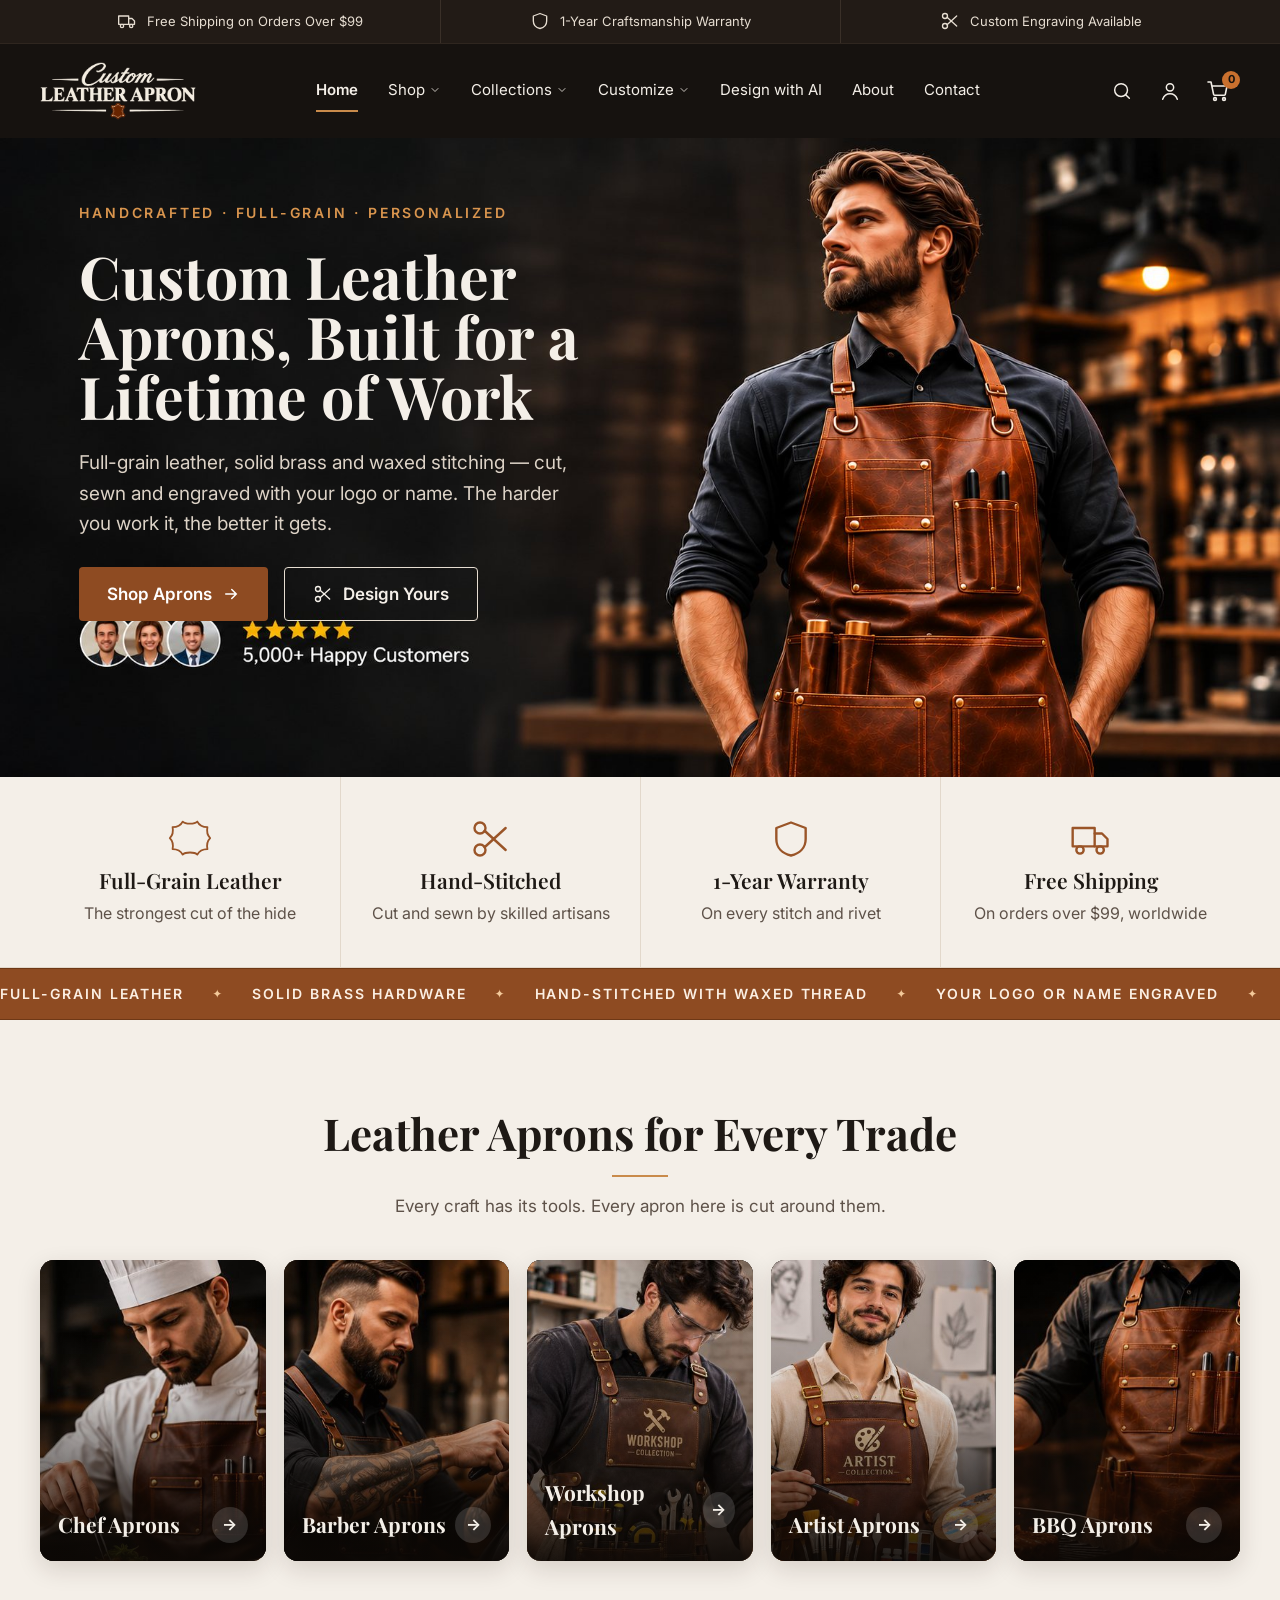
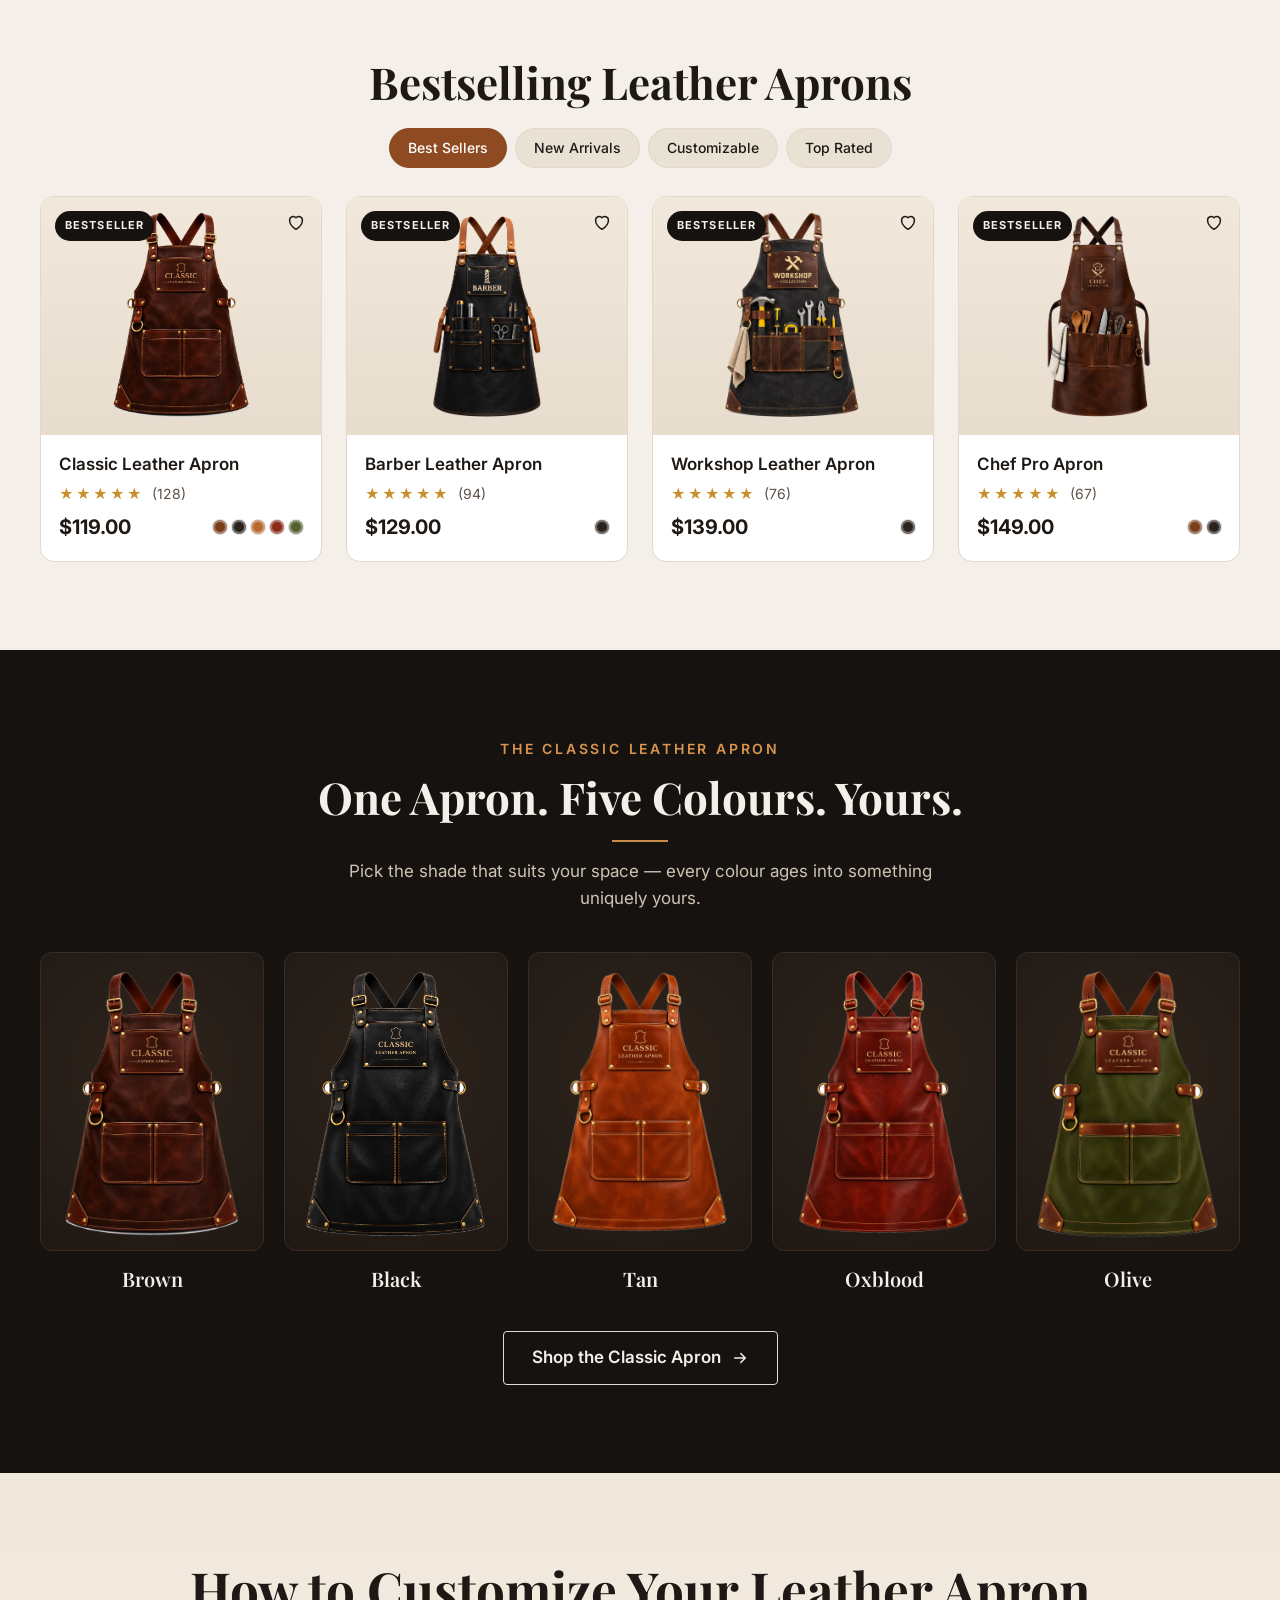
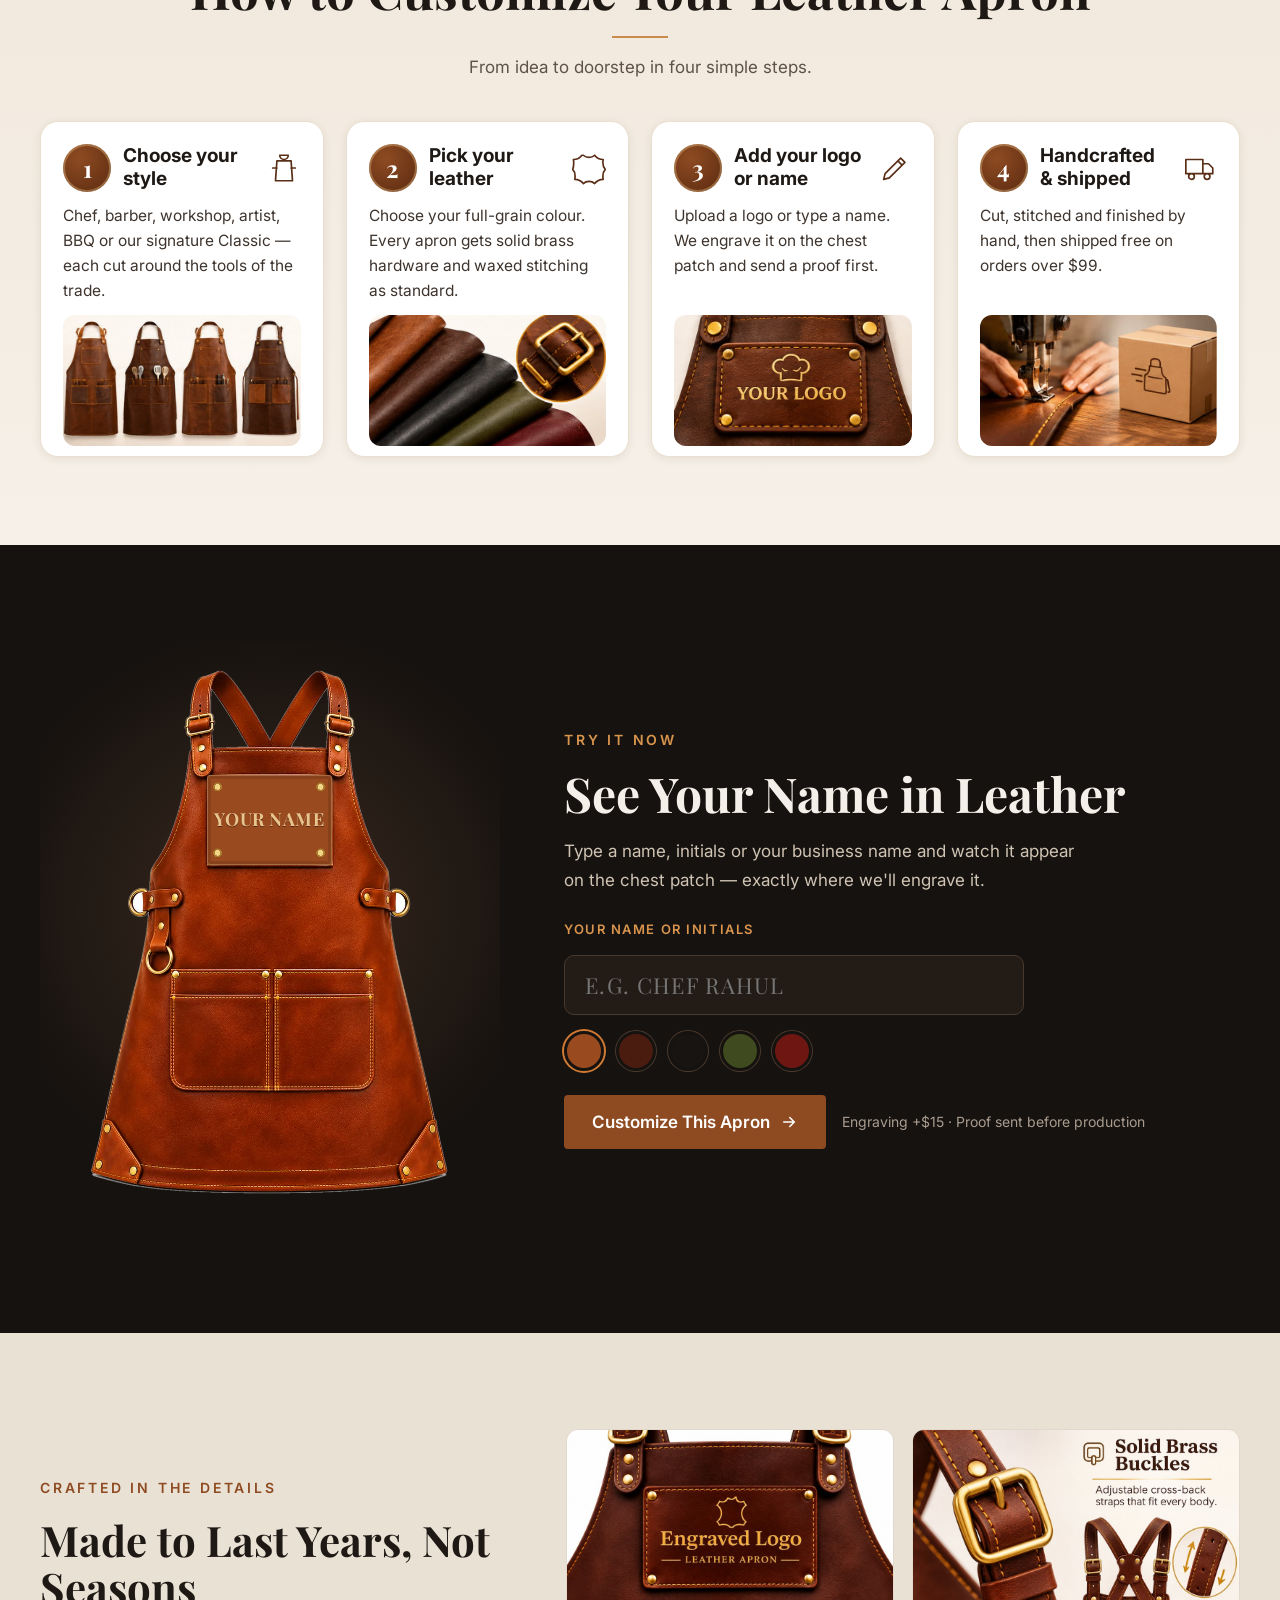
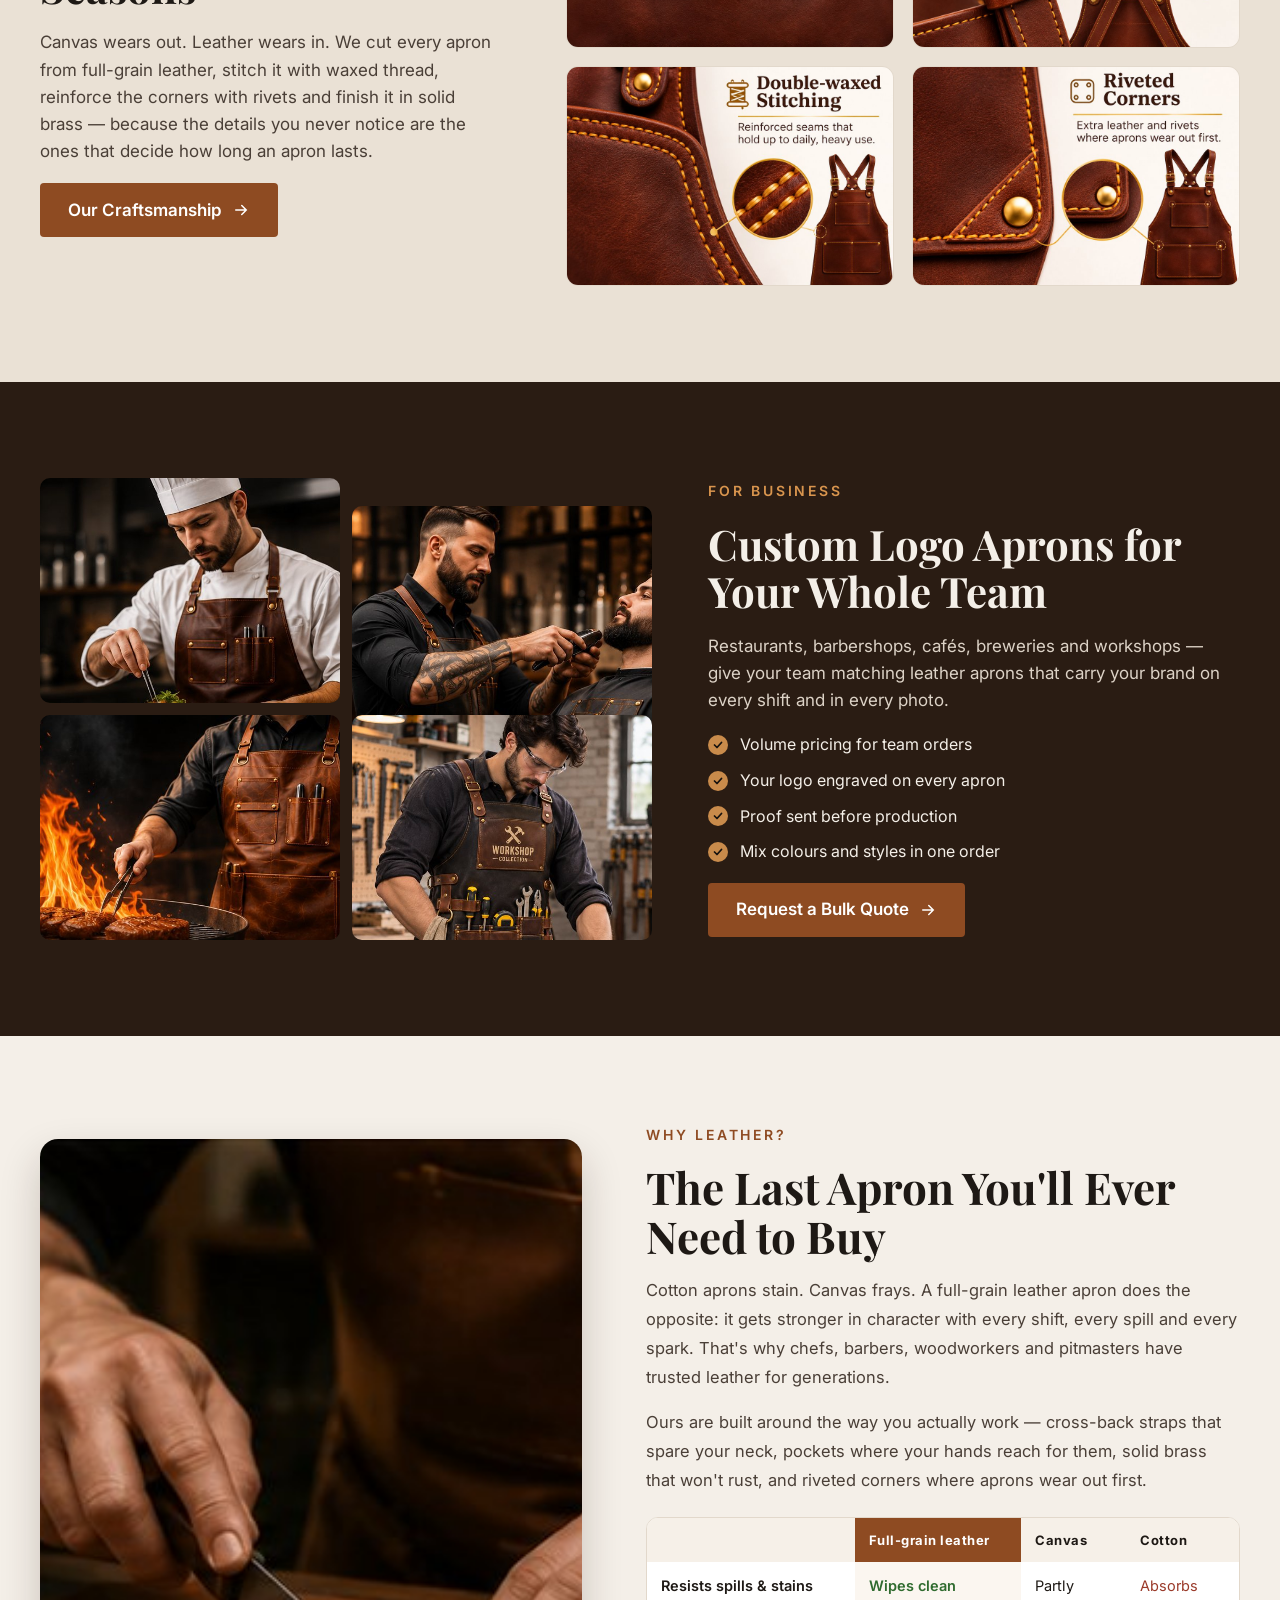
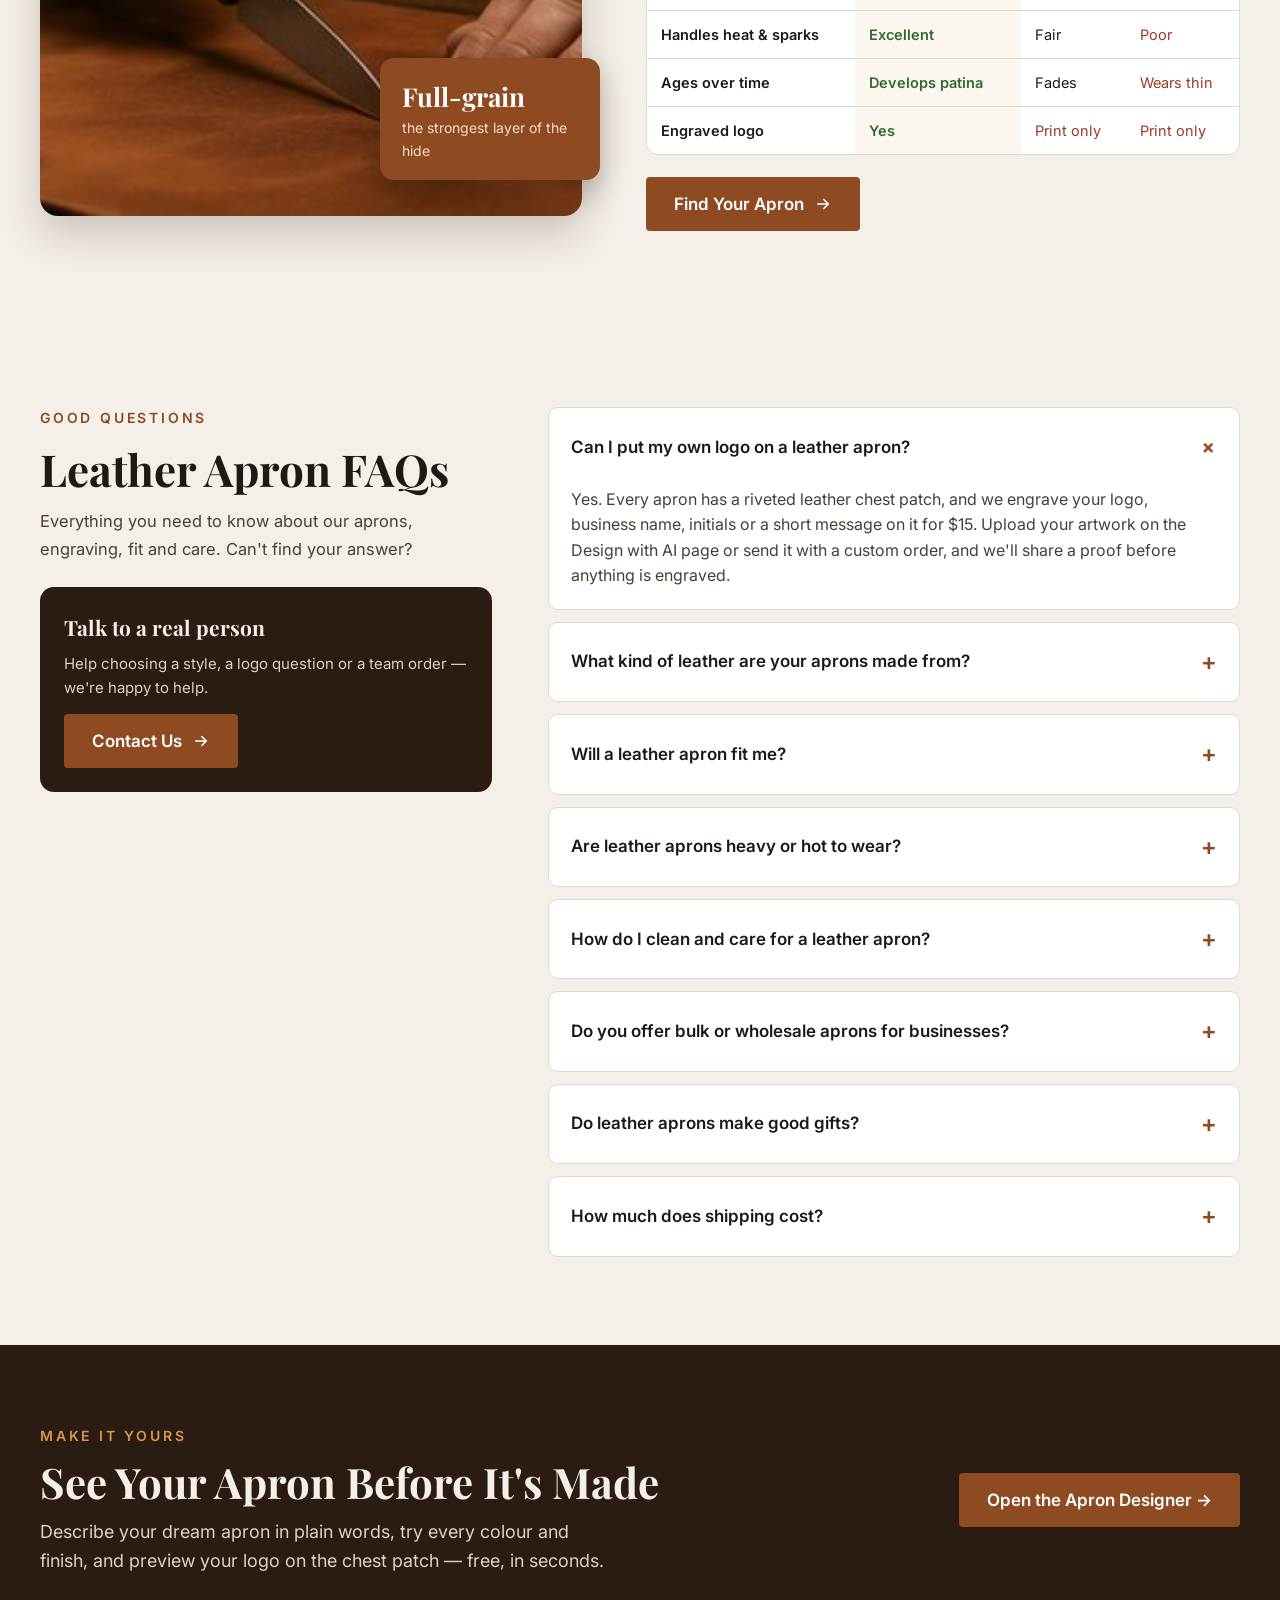
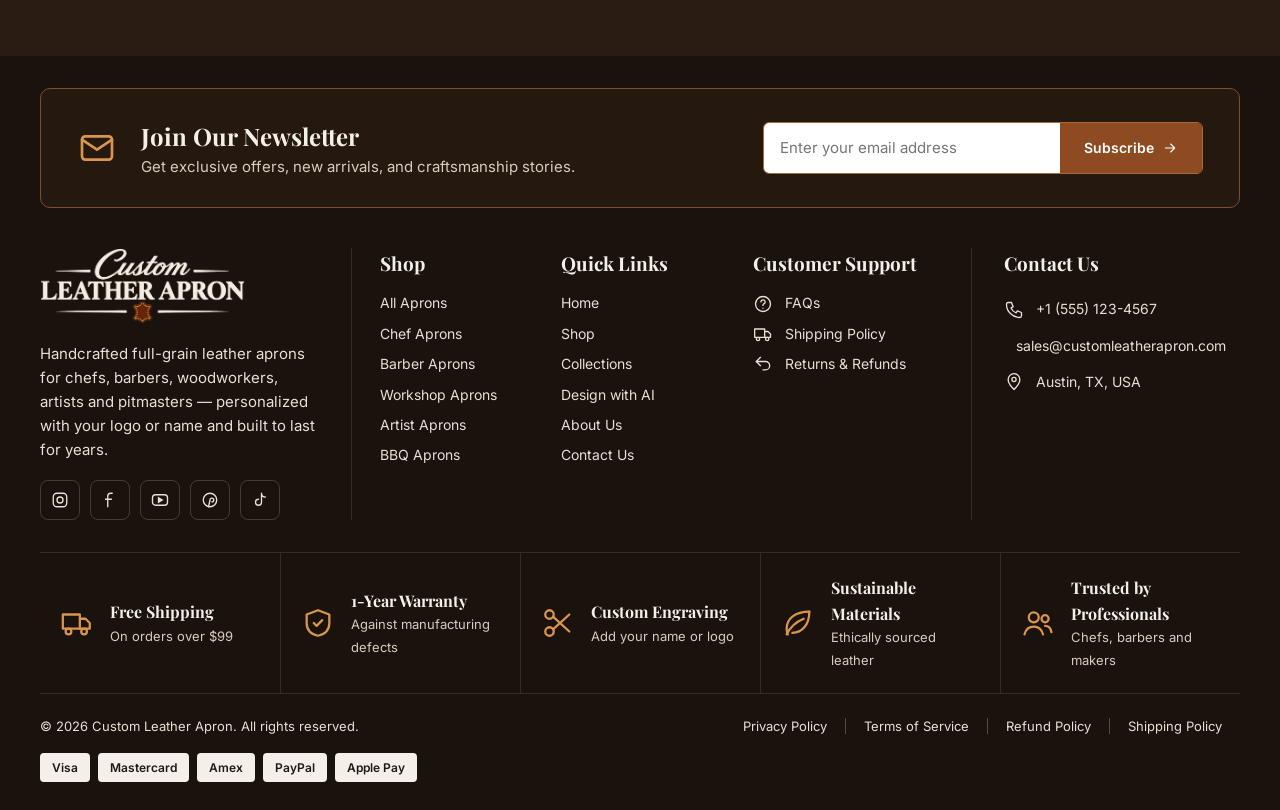
==== index.html @ 08e9be15 "Responsive pass: phones, tablets, laptops and large screens Co-Authored-By: Claude Opus 5.5 <noreply" ====
<!doctype html>
<html lang="en">
<head>
<meta charset="utf-8">
<meta name="viewport" content="width=device-width, initial-scale=1">
<!-- seo:start -->
<title>Custom Leather Aprons with Your Logo | Full-Grain &amp; Handmade</title>
<meta name="description" content="Handcrafted full-grain leather aprons for chefs, barbers, woodworkers, artists and pitmasters. Personalize with your logo or name. Free shipping over $99.">
<meta name="robots" content="index, follow">
<link rel="canonical" href="https://dawoodali110.github.io/custom-leather-apron/">
<meta property="og:site_name" content="Custom Leather Apron">
<meta property="og:type" content="website">
<meta property="og:title" content="Custom Leather Aprons with Your Logo | Full-Grain &amp; Handmade">
<meta property="og:description" content="Handcrafted full-grain leather aprons for chefs, barbers, woodworkers, artists and pitmasters. Personalize with your logo or name. Free shipping over $99.">
<meta property="og:url" content="https://dawoodali110.github.io/custom-leather-apron/">
<meta property="og:image" content="https://dawoodali110.github.io/custom-leather-apron/assets/img/hero-banner.jpg">
<meta property="og:locale" content="en_US">
<meta name="twitter:card" content="summary_large_image">
<meta name="twitter:title" content="Custom Leather Aprons with Your Logo | Full-Grain &amp; Handmade">
<meta name="twitter:description" content="Handcrafted full-grain leather aprons for chefs, barbers, woodworkers, artists and pitmasters. Personalize with your logo or name. Free shipping over $99.">
<meta name="twitter:image" content="https://dawoodali110.github.io/custom-leather-apron/assets/img/hero-banner.jpg">
<meta name="theme-color" content="#16120F">
<link rel="icon" href="favicon.ico" sizes="any">
<link rel="icon" href="assets/img/favicon-32.png" sizes="32x32" type="image/png">
<link rel="icon" href="assets/img/favicon-16.png" sizes="16x16" type="image/png">
<link rel="apple-touch-icon" href="assets/img/apple-touch-icon.png">
<link rel="manifest" href="site.webmanifest">
<script type="application/ld+json">{"@context": "https://schema.org", "@type": "Organization", "name": "Custom Leather Apron", "url": "https://dawoodali110.github.io/custom-leather-apron/", "logo": "https://dawoodali110.github.io/custom-leather-apron/assets/img/logo-dark.png", "email": "sales@customleatherapron.com", "description": "Handcrafted full-grain leather aprons for chefs, barbers, woodworkers, artists and pitmasters, personalized with your logo or name."}</script>
<script type="application/ld+json">{"@context": "https://schema.org", "@type": "WebSite", "name": "Custom Leather Apron", "url": "https://dawoodali110.github.io/custom-leather-apron/"}</script>
<script type="application/ld+json">{"@context": "https://schema.org", "@type": "FAQPage", "mainEntity": [{"@type": "Question", "name": "Can I put my own logo on a leather apron?", "acceptedAnswer": {"@type": "Answer", "text": "Yes. Every apron has a riveted leather chest patch, and we engrave your logo, business name, initials or a short message on it for $15. Upload your artwork on the Design with AI page or send it with a custom order, and we'll share a proof before anything is engraved."}}, {"@type": "Question", "name": "What kind of leather are your aprons made from?", "acceptedAnswer": {"@type": "Answer", "text": "Full-grain leather — the strongest, most natural layer of the hide. It resists spills and sparks, wipes clean, and develops a richer colour and softer feel the more you wear it. Every apron is finished with solid brass hardware and waxed stitching."}}, {"@type": "Question", "name": "Will a leather apron fit me?", "acceptedAnswer": {"@type": "Answer", "text": "Our aprons use adjustable cross-back straps with solid brass buckles, so one size comfortably fits most adults. Cross-back straps rest on your shoulders rather than your neck, which makes them far more comfortable on long shifts."}}, {"@type": "Question", "name": "Are leather aprons heavy or hot to wear?", "acceptedAnswer": {"@type": "Answer", "text": "A good leather apron feels substantial, not heavy — and because the cross-back straps spread the weight across your shoulders, most people forget they're wearing it within minutes. Leather also handles heat from grills, ovens and torches far better than cotton or canvas."}}, {"@type": "Question", "name": "How do I clean and care for a leather apron?", "acceptedAnswer": {"@type": "Answer", "text": "Wipe it down with a damp cloth after use and let it air-dry away from direct heat. Every few months, rub in a little leather conditioner to keep it supple. Never machine-wash or tumble-dry leather."}}, {"@type": "Question", "name": "Do you offer bulk or wholesale aprons for businesses?", "acceptedAnswer": {"@type": "Answer", "text": "Yes. Restaurants, barbershops, cafés, breweries and workshops get volume pricing, their logo engraved on every apron, and a proof before production. You can mix colours and styles in one order — just request a quote on our contact page."}}, {"@type": "Question", "name": "Do leather aprons make good gifts?", "acceptedAnswer": {"@type": "Answer", "text": "They're one of the most personal gifts you can give a cook, barber, woodworker, artist or grill master. Add their name or initials to the chest patch and you have something they'll use for years."}}, {"@type": "Question", "name": "How much does shipping cost?", "acceptedAnswer": {"@type": "Answer", "text": "Shipping is free on orders over $99, and we ship worldwide. Delivery times depend on your location and whether your apron is personalized — contact us for an estimate before you order."}}]}</script>
<!-- seo:end -->
<link rel="preconnect" href="https://fonts.googleapis.com">
<link href="https://fonts.googleapis.com/css2?family=Playfair+Display:wght@600;700&family=Inter:wght@400;500;600;700&display=swap" rel="stylesheet">
<link rel="stylesheet" href="assets/styles.css?v=1795697156">
<script src="assets/site.js?v=1795697156" defer></script>
</head>
<body data-page="home">
<div id="site-header"></div>
<main>
  <section class="hero hero-banner" aria-labelledby="hero-title">
    <img class="hero-bg" src="assets/img/hero-banner.jpg" srcset="assets/img/hero-banner-sm.jpg 900w, assets/img/hero-banner.jpg 1774w" sizes="100vw" alt="Craftsman wearing a hand-stitched brown leather apron with brass hardware and tool pockets in a workshop" fetchpriority="high">
    <div class="wrap">
      <div class="hero-text">
        <div class="eyebrow">Handcrafted · Full-Grain · Personalized</div>
        <h1 id="hero-title">Custom Leather Aprons, Built for a Lifetime of Work</h1>
        <p>Full-grain leather, solid brass and waxed stitching — cut, sewn and engraved with your logo or name. The harder you work it, the better it gets.</p>
        <div style="display:flex;flex-wrap:wrap;gap:16px;padding-top:6px">
          <a class="btn btn-primary" href="shop.html">Shop Aprons <svg aria-hidden="true" width="18" height="18" viewBox="0 0 24 24" fill="none" stroke="currentColor" stroke-width="2" stroke-linecap="round"><path d="M5 12h14M13 6l6 6-6 6"/></svg></a>
          <a class="btn btn-outline" href="design-ai.html"><svg aria-hidden="true" width="20" height="20" viewBox="0 0 24 24" fill="none" stroke="currentColor" stroke-width="1.6" stroke-linecap="round"><circle cx="6" cy="6" r="3"/><circle cx="6" cy="18" r="3"/><path d="M8.5 7.5L20 18M8.5 16.5L20 6"/></svg> Design Yours</a>
        </div>
      </div>
    </div>
  </section>

  <section class="features">
    <div class="wrap">
      <div class="feature"><svg aria-hidden="true" width="44" height="44" viewBox="0 0 48 48" fill="none" stroke="#9A5528" stroke-width="2" stroke-linejoin="round"><path d="M16 5c3 3 13 3 16 0 2 4 6 6 11 6-1 5 0 9 3 12-3 3-4 7-3 12-5 0-9 2-11 6-3-3-13-3-16 0-2-4-6-6-11-6 1-5 0-9-3-12 3-3 4-7 3-12 5 0 9-2 11-6z"/></svg><h3>Full-Grain Leather</h3><div>The strongest cut of the hide</div></div>
      <div class="feature"><svg aria-hidden="true" width="44" height="44" viewBox="0 0 24 24" fill="none" stroke="#9A5528" stroke-width="1.3" stroke-linecap="round"><circle cx="6" cy="6" r="3"/><circle cx="6" cy="18" r="3"/><path d="M8.5 7.5L20 18M8.5 16.5L20 6"/></svg><h3>Hand-Stitched</h3><div>Cut and sewn by skilled artisans</div></div>
      <div class="feature"><svg aria-hidden="true" width="44" height="44" viewBox="0 0 24 24" fill="none" stroke="#9A5528" stroke-width="1.3" stroke-linejoin="round"><path d="M12 3l8 3v6c0 5-3.5 8-8 9-4.5-1-8-4-8-9V6z"/></svg><h3>1-Year Warranty</h3><div>On every stitch and rivet</div></div>
      <div class="feature"><svg aria-hidden="true" width="44" height="44" viewBox="0 0 24 24" fill="none" stroke="#9A5528" stroke-width="1.3" stroke-linecap="round" stroke-linejoin="round"><path d="M2 6h12v10H2z"/><path d="M14 9h4l3 3v4h-7"/><circle cx="6" cy="18" r="2"/><circle cx="17" cy="18" r="2"/></svg><h3>Free Shipping</h3><div>On orders over $99, worldwide</div></div>
    </div>
  </section>
  <div class="marquee" aria-label="Full-grain leather, Solid brass hardware, Hand-stitched with waxed thread, Your logo or name engraved, Cross-back comfort straps, Free shipping over $99, 1-year craftsmanship warranty"><div class="marquee-track" aria-hidden="true"><span>Full-grain leather</span><i aria-hidden="true">✦</i><span>Solid brass hardware</span><i aria-hidden="true">✦</i><span>Hand-stitched with waxed thread</span><i aria-hidden="true">✦</i><span>Your logo or name engraved</span><i aria-hidden="true">✦</i><span>Cross-back comfort straps</span><i aria-hidden="true">✦</i><span>Free shipping over $99</span><i aria-hidden="true">✦</i><span>1-year craftsmanship warranty</span><i aria-hidden="true">✦</i><span>Full-grain leather</span><i aria-hidden="true">✦</i><span>Solid brass hardware</span><i aria-hidden="true">✦</i><span>Hand-stitched with waxed thread</span><i aria-hidden="true">✦</i><span>Your logo or name engraved</span><i aria-hidden="true">✦</i><span>Cross-back comfort straps</span><i aria-hidden="true">✦</i><span>Free shipping over $99</span><i aria-hidden="true">✦</i><span>1-year craftsmanship warranty</span><i aria-hidden="true">✦</i></div></div>


  <section class="section" style="padding-bottom:40px">
    <div class="wrap">
      <div class="section-title reveal"><h2>Leather Aprons for Every Trade</h2><div class="rule"></div><p class="section-lede">Every craft has its tools. Every apron here is cut around them.</p></div>
      <div class="collections v2 reveal">
        <a class="collection" href="shop.html?cat=chef"><div class="art photo"><img src="assets/img/tile-chef.jpg" alt="Chef plating a dish in a brown leather chef apron" loading="lazy" style="object-position:center 35%"></div><div class="label">Chef Aprons <span aria-hidden="true">→</span></div></a>
        <a class="collection" href="shop.html?cat=barber"><div class="art photo"><img src="assets/img/tile-barber.jpg" alt="Barber trimming a client's beard in a black leather barber apron" loading="lazy" style="object-position:40% 40%"></div><div class="label">Barber Aprons <span aria-hidden="true">→</span></div></a>
        <a class="collection" href="shop.html?cat=workshop"><div class="art photo"><img src="assets/img/tile-workshop.jpg" alt="Woodworker planing timber in a leather workshop apron full of tools" loading="lazy" style="object-position:center 40%"></div><div class="label">Workshop Aprons <span aria-hidden="true">→</span></div></a>
        <a class="collection" href="shop.html?cat=artist"><div class="art photo"><img src="assets/img/tile-artist.jpg" alt="Painter at an easel wearing a leather artist apron with brush pockets" loading="lazy" style="object-position:center 35%"></div><div class="label">Artist Aprons <span aria-hidden="true">→</span></div></a>
        <a class="collection" href="shop.html?cat=bbq"><div class="art photo"><img src="assets/img/tile-bbq.jpg" alt="Pitmaster grilling steaks over open flames in a leather BBQ apron" loading="lazy" style="object-position:70% 40%"></div><div class="label">BBQ Aprons <span aria-hidden="true">→</span></div></a>
      </div>
    </div>
  </section>

  <section class="section" style="padding-top:56px">
    <div class="wrap">
      <div class="section-title" style="margin-bottom:28px"><h2 style="margin-bottom:22px">Bestselling Leather Aprons</h2><div class="pills" id="featured-tabs" role="group" aria-label="Featured filter"></div></div>
      <div class="grid" id="featured-grid"></div>
    </div>
  </section>

  <!-- Colours -->
  <section class="hues">
    <div class="wrap">
      <div class="section-title"><div class="eyebrow" style="margin-bottom:12px">The Classic Leather Apron</div><h2>One Apron. Five Colours. Yours.</h2><div class="rule"></div><p class="section-lede" style="color:#CFC3B4">Pick the shade that suits your space — every colour ages into something uniquely yours.</p></div>
      <div class="hue-grid reveal"><a class="hue-card" href="product.html?id=classic&amp;color=brown"><span class="hue-img"><img src="assets/img/product-classic-brown.webp" alt="Classic Leather Apron in Brown" loading="lazy"></span><span class="hue-name">Brown</span></a><a class="hue-card" href="product.html?id=classic&amp;color=black"><span class="hue-img"><img src="assets/img/product-classic-black.webp" alt="Classic Leather Apron in Black" loading="lazy"></span><span class="hue-name">Black</span></a><a class="hue-card" href="product.html?id=classic&amp;color=tan"><span class="hue-img"><img src="assets/img/product-classic-tan.webp" alt="Classic Leather Apron in Tan" loading="lazy"></span><span class="hue-name">Tan</span></a><a class="hue-card" href="product.html?id=classic&amp;color=oxblood"><span class="hue-img"><img src="assets/img/product-classic-oxblood.webp" alt="Classic Leather Apron in Oxblood" loading="lazy"></span><span class="hue-name">Oxblood</span></a><a class="hue-card" href="product.html?id=classic&amp;color=olive"><span class="hue-img"><img src="assets/img/product-classic-olive.webp" alt="Classic Leather Apron in Olive" loading="lazy"></span><span class="hue-name">Olive</span></a></div>
      <div style="text-align:center;margin-top:36px"><a class="btn btn-outline" href="product.html?id=classic">Shop the Classic Apron <svg aria-hidden="true" width="18" height="18" viewBox="0 0 24 24" fill="none" stroke="currentColor" stroke-width="2" stroke-linecap="round"><path d="M5 12h14M13 6l6 6-6 6"/></svg></a></div>
    </div>
  </section>

  <!-- How it works -->
  <section class="section how">
    <div class="wrap">
      <div class="section-title"><h2>How to Customize Your Leather Apron</h2><div class="rule"></div><p class="section-lede">From idea to doorstep in four simple steps.</p></div>
      <div class="steps reveal"><div class="step"><div class="step-head"><span class="step-num">1</span><h3>Choose your style</h3><svg aria-hidden="true" width="34" height="34" viewBox="0 0 24 24" fill="none" stroke="#5A2F17" stroke-width="1.2" stroke-linecap="round" stroke-linejoin="round"><path d="M9 3h6M9 3a3 3 0 0 0 6 0 M7 7h10l1 14H6z M4 12h3M17 12h3"/></svg></div><p>Chef, barber, workshop, artist, BBQ or our signature Classic — each cut around the tools of the trade.</p><img src="assets/img/step-1.jpg" alt="Four leather aprons in different styles" loading="lazy" width="600" height="330"></div><div class="step"><div class="step-head"><span class="step-num">2</span><h3>Pick your leather</h3><svg aria-hidden="true" width="34" height="34" viewBox="0 0 24 24" fill="none" stroke="#5A2F17" stroke-width="1.2" stroke-linecap="round" stroke-linejoin="round"><path d="M8 3c2 2 6 2 8 0 1.5 2 3.5 3 6 3-.5 3 0 5.5 1.5 7-1.5 1.5-2 4-1.5 7-2.5 0-4.5 1-6 3-2-2-6-2-8 0-1.5-2-3.5-3-6-3 .5-3 0-5.5-1.5-7C1 11.5 1.5 9 1 6c2.5 0 4.5-1 6-3z"/></svg></div><p>Choose your full-grain colour. Every apron gets solid brass hardware and waxed stitching as standard.</p><img src="assets/img/step-2.jpg" alt="Swatches of brown, black, olive and burgundy leather with a brass buckle" loading="lazy" width="600" height="330"></div><div class="step"><div class="step-head"><span class="step-num">3</span><h3>Add your logo or name</h3><svg aria-hidden="true" width="34" height="34" viewBox="0 0 24 24" fill="none" stroke="#5A2F17" stroke-width="1.2" stroke-linecap="round" stroke-linejoin="round"><path d="M4 20l4-1 11-11-3-3L5 16z M14 7l3 3"/></svg></div><p>Upload a logo or type a name. We engrave it on the chest patch and send a proof first.</p><img src="assets/img/step-3.jpg" alt="Leather chest patch engraved with YOUR LOGO in gold" loading="lazy" width="600" height="330"></div><div class="step"><div class="step-head"><span class="step-num">4</span><h3>Handcrafted &amp; shipped</h3><svg aria-hidden="true" width="34" height="34" viewBox="0 0 24 24" fill="none" stroke="#5A2F17" stroke-width="1.2" stroke-linecap="round" stroke-linejoin="round"><path d="M2 6h12v10H2z M14 9h4l3 3v4h-7 M8 18a2 2 0 1 1-4 0 2 2 0 0 1 4 0z M19 18a2 2 0 1 1-4 0 2 2 0 0 1 4 0z"/></svg></div><p>Cut, stitched and finished by hand, then shipped free on orders over $99.</p><img src="assets/img/step-4.jpg" alt="Leather being stitched on a sewing machine next to a shipping box" loading="lazy" width="600" height="330"></div></div></div>
    </div>
  </section>


  <!-- Personalize preview -->
  <section class="personalize">
    <div class="wrap">
      <div class="pz-preview reveal" aria-live="polite">
        <div class="pz-frame">
          <img src="assets/img/ai-logo-cognac.webp" alt="Cognac leather apron with an engraved chest patch" loading="lazy" width="760" height="1013">
          <div class="pz-patch"><span id="pz-text">YOUR NAME</span></div>
        </div>
      </div>
      <div class="pz-copy">
        <div class="eyebrow">Try it now</div>
        <h2>See Your Name in Leather</h2>
        <p>Type a name, initials or your business name and watch it appear on the chest patch — exactly where we'll engrave it.</p>
        <label class="pz-label" for="pz-input">Your name or initials</label>
        <input id="pz-input" class="pz-input" type="text" maxlength="14" placeholder="e.g. CHEF RAHUL" autocomplete="off">
        <div class="pz-colours" role="group" aria-label="Leather colour">
          <button type="button" class="on" data-pz="cognac" aria-pressed="true" aria-label="Cognac" style="background:#9A4A1F"></button>
          <button type="button" data-pz="dark" aria-pressed="false" aria-label="Dark brown" style="background:#4A1C10"></button>
          <button type="button" data-pz="black" aria-pressed="false" aria-label="Black" style="background:#171412"></button>
          <button type="button" data-pz="olive" aria-pressed="false" aria-label="Olive" style="background:#3F4A1E"></button>
          <button type="button" data-pz="burgundy" aria-pressed="false" aria-label="Burgundy" style="background:#6E1712"></button>
        </div>
        <div class="pz-actions">
          <a class="btn btn-primary" id="pz-go" href="design-ai.html">Customize This Apron <svg aria-hidden="true" width="18" height="18" viewBox="0 0 24 24" fill="none" stroke="currentColor" stroke-width="2" stroke-linecap="round"><path d="M5 12h14M13 6l6 6-6 6"/></svg></a>
          <span class="pz-note">Engraving +$15 · Proof sent before production</span>
        </div>
      </div>
    </div>
  </section>

  <!-- Craftsmanship -->
  <section class="craft">
    <div class="wrap">
      <div class="craft-text">
        <div class="eyebrow" style="color:#8E4B22">Crafted in the details</div>
        <h2>Made to Last Years, Not Seasons</h2>
        <p>Canvas wears out. Leather wears in. We cut every apron from full-grain leather, stitch it with waxed thread, reinforce the corners with rivets and finish it in solid brass — because the details you never notice are the ones that decide how long an apron lasts.</p>
        <a class="btn btn-primary" href="about.html">Our Craftsmanship <svg aria-hidden="true" width="18" height="18" viewBox="0 0 24 24" fill="none" stroke="currentColor" stroke-width="2" stroke-linecap="round"><path d="M5 12h14M13 6l6 6-6 6"/></svg></a>
      </div>
      <div class="detail-grid reveal"><figure class="detail photo-only"><img src="assets/img/detail-patch.jpg" alt="Engraved logo patch: gold “Engraved Logo” lettering debossed on a riveted leather patch" loading="lazy" width="900" height="600"></figure><figure class="detail photo-only"><img src="assets/img/detail-buckle.jpg" alt="Solid brass buckles: adjustable cross-back straps that fit every body" loading="lazy" width="900" height="600"></figure><figure class="detail photo-only"><img src="assets/img/detail-stitch.jpg" alt="Double-waxed stitching: reinforced seams that hold up to daily, heavy use" loading="lazy" width="900" height="600"></figure><figure class="detail photo-only"><img src="assets/img/detail-corner.jpg" alt="Riveted corners: extra leather and rivets where aprons wear out first" loading="lazy" width="900" height="600"></figure></div>
    </div>
  </section>

  <!-- Business -->
  <section class="biz">
    <div class="wrap">
      <div class="biz-photos reveal" aria-hidden="true">
        <img src="assets/img/tile-chef.jpg" alt="" loading="lazy"><img src="assets/img/tile-barber.jpg" alt="" loading="lazy"><img src="assets/img/tile-bbq.jpg" alt="" loading="lazy"><img src="assets/img/tile-workshop.jpg" alt="" loading="lazy">
      </div>
      <div class="biz-text">
        <div class="eyebrow">For Business</div>
        <h2>Custom Logo Aprons for Your Whole Team</h2>
        <p>Restaurants, barbershops, cafés, breweries and workshops — give your team matching leather aprons that carry your brand on every shift and in every photo.</p>
        <ul>
          <li>Volume pricing for team orders</li>
          <li>Your logo engraved on every apron</li>
          <li>Proof sent before production</li>
          <li>Mix colours and styles in one order</li>
        </ul>
        <a class="btn btn-primary" href="contact.html">Request a Bulk Quote <svg aria-hidden="true" width="18" height="18" viewBox="0 0 24 24" fill="none" stroke="currentColor" stroke-width="2" stroke-linecap="round"><path d="M5 12h14M13 6l6 6-6 6"/></svg></a>
      </div>
    </div>
  </section>

  <!-- Why leather -->
  <section class="section why">
    <div class="wrap why-grid">
      <div class="why-media">
        <img src="assets/img/about-craft.jpg" alt="Leatherworker hand-cutting full-grain leather at a workbench" loading="lazy">
        <div class="why-badge"><b>Full-grain</b><span>the strongest layer of the hide</span></div>
      </div>
      <div class="why-copy">
        <div class="eyebrow" style="color:#8E4B22">Why leather?</div>
        <h2>The Last Apron You'll Ever Need to Buy</h2>
        <p>Cotton aprons stain. Canvas frays. A full-grain leather apron does the opposite: it gets stronger in character with every shift, every spill and every spark. That's why chefs, barbers, woodworkers and pitmasters have trusted leather for generations.</p>
        <p>Ours are built around the way you actually work — cross-back straps that spare your neck, pockets where your hands reach for them, solid brass that won't rust, and riveted corners where aprons wear out first.</p>
        <table class="compare">
          <caption class="visually-hidden">Full-grain leather compared with canvas and cotton aprons</caption>
          <thead><tr><th scope="col"></th><th scope="col">Full-grain leather</th><th scope="col">Canvas</th><th scope="col">Cotton</th></tr></thead>
          <tbody>
            <tr><th scope="row">Resists spills &amp; stains</th><td class="y">Wipes clean</td><td>Partly</td><td class="n">Absorbs</td></tr>
            <tr><th scope="row">Handles heat &amp; sparks</th><td class="y">Excellent</td><td>Fair</td><td class="n">Poor</td></tr>
            <tr><th scope="row">Ages over time</th><td class="y">Develops patina</td><td>Fades</td><td class="n">Wears thin</td></tr>
            <tr><th scope="row">Engraved logo</th><td class="y">Yes</td><td class="n">Print only</td><td class="n">Print only</td></tr>
          </tbody>
        </table>
        <a class="btn btn-primary" href="shop.html">Find Your Apron <svg aria-hidden="true" width="18" height="18" viewBox="0 0 24 24" fill="none" stroke="currentColor" stroke-width="2" stroke-linecap="round"><path d="M5 12h14M13 6l6 6-6 6"/></svg></a>
      </div>
    </div>
  </section>

  <!-- FAQ -->
  <section class="section faq-sec" id="faq">
    <div class="wrap faq-grid">
      <div class="faq-side">
        <div class="eyebrow" style="color:#8E4B22">Good questions</div>
        <h2>Leather Apron FAQs</h2>
        <p>Everything you need to know about our aprons, engraving, fit and care. Can't find your answer?</p>
        <div class="faq-help">
          <b>Talk to a real person</b>
          <span>Help choosing a style, a logo question or a team order — we're happy to help.</span>
          <a class="btn btn-primary" href="contact.html">Contact Us <svg aria-hidden="true" width="18" height="18" viewBox="0 0 24 24" fill="none" stroke="currentColor" stroke-width="2" stroke-linecap="round"><path d="M5 12h14M13 6l6 6-6 6"/></svg></a>
        </div>
      </div>
      <div class="faqs"><details class="faq" open><summary>Can I put my own logo on a leather apron?<span aria-hidden="true">+</span></summary><p>Yes. Every apron has a riveted leather chest patch, and we engrave your logo, business name, initials or a short message on it for $15. Upload your artwork on the Design with AI page or send it with a custom order, and we&#x27;ll share a proof before anything is engraved.</p></details><details class="faq"><summary>What kind of leather are your aprons made from?<span aria-hidden="true">+</span></summary><p>Full-grain leather — the strongest, most natural layer of the hide. It resists spills and sparks, wipes clean, and develops a richer colour and softer feel the more you wear it. Every apron is finished with solid brass hardware and waxed stitching.</p></details><details class="faq"><summary>Will a leather apron fit me?<span aria-hidden="true">+</span></summary><p>Our aprons use adjustable cross-back straps with solid brass buckles, so one size comfortably fits most adults. Cross-back straps rest on your shoulders rather than your neck, which makes them far more comfortable on long shifts.</p></details><details class="faq"><summary>Are leather aprons heavy or hot to wear?<span aria-hidden="true">+</span></summary><p>A good leather apron feels substantial, not heavy — and because the cross-back straps spread the weight across your shoulders, most people forget they&#x27;re wearing it within minutes. Leather also handles heat from grills, ovens and torches far better than cotton or canvas.</p></details><details class="faq"><summary>How do I clean and care for a leather apron?<span aria-hidden="true">+</span></summary><p>Wipe it down with a damp cloth after use and let it air-dry away from direct heat. Every few months, rub in a little leather conditioner to keep it supple. Never machine-wash or tumble-dry leather.</p></details><details class="faq"><summary>Do you offer bulk or wholesale aprons for businesses?<span aria-hidden="true">+</span></summary><p>Yes. Restaurants, barbershops, cafés, breweries and workshops get volume pricing, their logo engraved on every apron, and a proof before production. You can mix colours and styles in one order — just request a quote on our contact page.</p></details><details class="faq"><summary>Do leather aprons make good gifts?<span aria-hidden="true">+</span></summary><p>They&#x27;re one of the most personal gifts you can give a cook, barber, woodworker, artist or grill master. Add their name or initials to the chest patch and you have something they&#x27;ll use for years.</p></details><details class="faq"><summary>How much does shipping cost?<span aria-hidden="true">+</span></summary><p>Shipping is free on orders over $99, and we ship worldwide. Delivery times depend on your location and whether your apron is personalized — contact us for an estimate before you order.</p></details></div>
    </div>
  </section>

  <section class="cta">
    <div class="wrap">
      <div style="flex:1 1 560px;min-width:0">
        <div class="eyebrow">Make it yours</div>
        <h2>See Your Apron Before It's Made</h2>
        <p>Describe your dream apron in plain words, try every colour and finish, and preview your logo on the chest patch — free, in seconds.</p>
      </div>
      <a class="btn btn-primary" href="design-ai.html">Open the Apron Designer →</a>
    </div>
  </section>
</main>
<div id="site-footer"></div>
</body>
</html>
---- assets/styles.css ----
:root{
  --ink:#1E1915;--muted:#5E5249;--cream:#F4EFE8;--sand:#EAE1D5;--line:#E2D8CB;
  --dark:#16120F;--dark2:#1F1813;--dark3:#221B16;--dline:#3A2C22;
  --cognac:#8E4B22;--orange:#D07A34;--tan:#D9954E;--brass:#D4AE52;
  --serif:'Playfair Display',Georgia,serif;--sans:Inter,system-ui,sans-serif;
}
*{box-sizing:border-box}
body{margin:0;background:var(--cream);color:var(--ink);font-family:var(--sans);font-size:16px;line-height:1.6}
body.dark{background:var(--dark);color:var(--cream)}
a{color:var(--cognac)}a:hover{color:#5E2F14}
img,svg{display:block}
button,input,select,textarea{font:inherit}
.wrap{max-width:1320px;margin:0 auto;padding:0 40px}
.serif{font-family:var(--serif)}
.eyebrow{font-size:14px;font-weight:600;letter-spacing:.2em;text-transform:uppercase;color:var(--tan)}
.btn{display:inline-flex;align-items:center;justify-content:center;gap:10px;height:54px;padding:0 28px;border-radius:4px;font-weight:600;font-size:17px;text-decoration:none;cursor:pointer;border:0}
.btn-primary{background:var(--cognac);color:#fff}.btn-primary:hover{background:#7A3E1A;color:#fff}
.btn-outline{border:1.5px solid #E6DDD1;color:var(--cream);background:transparent}.btn-outline:hover{color:#fff;background:rgba(255,255,255,.06)}
.btn-outline-dark{border:1.5px solid var(--cognac);color:var(--cognac);background:transparent}
.icon-btn{width:44px;height:44px;display:flex;align-items:center;justify-content:center;background:transparent;border:0;color:inherit;cursor:pointer;position:relative}
.visually-hidden{position:absolute;width:1px;height:1px;overflow:hidden;clip:rect(0 0 0 0)}
.stars{color:#C9902E;letter-spacing:2px}
h1,h2,h3{font-family:var(--serif);font-weight:700;line-height:1.12;margin:0}

/* Header */
.topbar{background:var(--dark3);border-bottom:1px solid #2F261F;color:#E6DDD1;font-size:13px}
.topbar .wrap{display:grid;grid-template-columns:repeat(auto-fit,minmax(240px,1fr))}
.topbar div>div{padding:11px 16px;display:flex;align-items:center;justify-content:center;gap:10px}
.topbar div>div+div{border-left:1px solid #3A3028}
.site-header{background:var(--dark);color:var(--cream)}
.nav{display:flex;flex-wrap:wrap;align-items:center;justify-content:space-between;gap:20px;padding:18px 40px;max-width:1320px;margin:0 auto}
.brand{display:flex;align-items:center;gap:14px;text-decoration:none;color:var(--cream)}
.brand:hover{color:var(--cream)}
.brand span{font-family:var(--serif);font-weight:600;font-size:24px;line-height:1.02}
.nav-links{display:flex;flex-wrap:wrap;align-items:center;gap:6px 30px;font-size:15px}
.nav-links a{display:flex;align-items:center;gap:4px;color:var(--cream);text-decoration:none;padding:8px 0;border-bottom:2px solid transparent}
.nav-links a.active{border-color:#C98B4B;font-weight:600}
.nav-links a:hover{color:#fff;border-color:#6B5848}
.nav-icons{display:flex;align-items:center;gap:4px;color:var(--cream)}
.badge{position:absolute;top:2px;right:0;min-width:18px;height:18px;border-radius:9px;background:#C9702E;color:var(--dark);font-size:11px;font-weight:700;display:flex;align-items:center;justify-content:center;padding:0 4px}
.menu-toggle{display:none}
@media (max-width:900px){
  .menu-toggle{display:flex}
  .nav-links{display:none;width:100%;flex-direction:column;align-items:flex-start;order:3}
  .nav-links.open{display:flex}
  .topbar div>div+div{border-left:0;border-top:1px solid #3A3028}
}

/* Hero */
.hero{background:var(--dark);color:var(--cream);overflow:hidden}
.hero .wrap{display:flex;flex-wrap:wrap;gap:40px;align-items:stretch}
.hero-text{flex:1 1 520px;min-width:0;padding:96px 0 88px;display:flex;flex-direction:column;gap:26px}
.hero-text h1{font-size:clamp(44px,6vw,76px);line-height:1.02}
.hero-text p{margin:0;font-size:19px;color:#DCD2C6;max-width:500px}
.hero-art{flex:1 1 480px;min-width:0;min-height:560px;position:relative;background:#211912;display:flex;align-items:center;justify-content:center}
.hero-art .peg{position:absolute;top:0;left:50%;width:2px;height:70px;background:#3E3128}
.hero-art svg{width:58%;max-width:380px;margin-top:60px}
.proof{display:flex;align-items:center;gap:16px;padding-top:14px}
.proof .avatars{display:flex}
.proof .avatars span{width:44px;height:44px;border-radius:50%;border:2px solid #E6DDD1;margin-left:-12px}
.proof .avatars span:first-child{margin-left:0}

/* Features */
.features{border-bottom:1px solid var(--line)}
.features .wrap{display:grid;grid-template-columns:repeat(auto-fit,minmax(240px,1fr))}
.feature{padding:40px 20px;text-align:center;display:flex;flex-direction:column;align-items:center;gap:8px}
.feature+.feature{border-left:1px solid var(--line)}
.feature h3{font-size:21px;font-weight:600}
.feature div{color:var(--muted)}

.section{padding:88px 0}
.section-title{text-align:center;margin-bottom:40px}
.section-title h2{font-size:44px}
.rule{width:56px;height:2px;background:#C98B4B;margin:18px auto 0}

.collections{display:grid;grid-template-columns:repeat(auto-fit,minmax(200px,1fr));gap:20px}
.collection{text-decoration:none;color:var(--cream);background:#221A14;border-radius:6px;overflow:hidden;display:flex;flex-direction:column;transition:transform .2s}
.collection:hover{color:#fff;transform:translateY(-3px)}
.collection .art{height:170px;display:flex;align-items:center;justify-content:center;background:#2E231B}
.collection .label{padding:16px 18px;display:flex;align-items:center;justify-content:space-between;font-weight:600}

.pills{display:flex;flex-wrap:wrap;justify-content:center;gap:8px}
.pill{height:40px;padding:0 18px;border-radius:999px;font-size:14px;font-weight:500;cursor:pointer;border:1px solid var(--line);background:var(--sand);color:var(--ink)}
.pill.on{background:var(--cognac);border-color:var(--cognac);color:#fff}

.grid{display:grid;grid-template-columns:repeat(auto-fill,minmax(250px,1fr));gap:28px 24px}
.card{text-decoration:none;color:var(--ink);display:flex;flex-direction:column;gap:12px}
.card:hover{color:var(--ink)}
.card .img{position:relative;aspect-ratio:1/.85;background:var(--sand);border-radius:6px;display:flex;align-items:center;justify-content:center;transition:background .2s}
.card:hover .img{background:#E2D6C6}
.card .img svg.apron{height:82%;width:auto}
.card .heart{position:absolute;top:14px;right:14px}
.card .name{font-weight:600;font-size:17px}
.card .meta{display:flex;align-items:center;gap:8px;font-size:14px;color:var(--muted)}
.card .price{font-weight:700;font-size:20px}

.cta{background:#2A1C13;color:var(--cream)}
.cta .wrap{padding-top:80px;padding-bottom:80px;display:flex;flex-wrap:wrap;align-items:center;justify-content:space-between;gap:32px}
.cta h2{font-size:42px;margin:12px 0}
.cta p{margin:0;color:#DCD2C6;font-size:18px;max-width:580px}

/* Footer */
.site-footer{background:#1A120D;color:#E9DFD3;font-size:14px}
.site-footer a{color:#E9DFD3;text-decoration:none}.site-footer a:hover{color:#fff}
.newsletter{border:1px solid #7A4E2E;border-radius:10px;background:#24180F;padding:28px 36px;display:flex;flex-wrap:wrap;align-items:center;justify-content:space-between;gap:24px}
.newsletter form{flex:1 1 380px;max-width:440px;display:flex;border:1px solid #A8693A;border-radius:6px;overflow:hidden}
.newsletter input{flex:1;min-width:0;height:50px;padding:0 16px;border:0;font-size:15px}
.newsletter button{height:50px;padding:0 24px;border:0;background:var(--cognac);color:#fff;font-weight:600;cursor:pointer;display:flex;align-items:center;gap:8px}
.f-cols{display:flex;flex-wrap:wrap;gap:32px 0;padding:40px 0 32px}
.f-cols>div{padding:0 28px;display:flex;flex-direction:column;gap:8px;min-width:0}
.f-cols h4{font-family:var(--serif);font-size:19px;color:var(--cream);margin:0 0 6px}
.f-cols .ic{display:flex;align-items:center;gap:12px}
.socials{display:flex;gap:10px}
.socials a{width:40px;height:40px;border:1px solid #4A3A2E;border-radius:8px;display:flex;align-items:center;justify-content:center}
.trust{border-top:1px solid var(--dline);border-bottom:1px solid var(--dline);display:grid;grid-template-columns:repeat(auto-fit,minmax(200px,1fr))}
.trust>div{display:flex;align-items:center;gap:16px;padding:22px 20px}
.trust>div+div{border-left:1px solid var(--dline)}
.trust b{font-family:var(--serif);font-size:16px;color:var(--cream);display:block}
.trust small{font-size:13px;color:#D8CCBF}
.f-bottom{padding:22px 0 28px;display:flex;flex-wrap:wrap;align-items:center;justify-content:space-between;gap:16px;font-size:13px}
.f-bottom nav a{padding:0 18px}.f-bottom nav a+a{border-left:1px solid #5A4838}
.pay{display:flex;flex-wrap:wrap;gap:8px}
.pay span{background:var(--cream);color:var(--ink);border-radius:4px;padding:5px 12px;font-size:12px;font-weight:600}

/* Forms */
.field{display:flex;flex-direction:column;gap:6px;font-size:14px;font-weight:500}
.input{height:48px;padding:0 14px;border:1px solid #CFC3B4;border-radius:4px;background:#fff;color:var(--ink);font-size:16px}
textarea.input{height:auto;padding:12px 14px;resize:vertical}
.qty{display:inline-flex;align-items:center;border:1px solid #CFC3B4;border-radius:4px;background:#fff}
.qty button{width:44px;height:44px;border:0;background:transparent;font-size:20px;cursor:pointer;color:var(--ink)}
.qty span{width:36px;text-align:center;font-weight:500}
.crumbs{font-size:14px;color:var(--muted);display:flex;gap:8px;padding-top:24px}
.crumbs a{color:var(--muted);text-decoration:none}

/* Shop */
.shop-layout{display:flex;flex-wrap:wrap;gap:48px;align-items:flex-start}
.filters{flex:1 1 240px;max-width:280px;display:flex;flex-direction:column;gap:36px}
.filters h3{font-size:20px;font-weight:600;margin-bottom:14px}
.check{display:flex;align-items:center;gap:12px;min-height:40px;width:100%;padding:0;background:transparent;border:0;font-size:15px;color:var(--ink);cursor:pointer;text-align:left}
.check .box{width:18px;height:18px;border-radius:3px;border:1.5px solid #A89A8B;background:#fff;display:flex;align-items:center;justify-content:center;flex:none}
.check.on .box{background:var(--cognac);border-color:var(--cognac)}
.check .count{margin-left:auto;color:#6B5E53;font-size:14px}
.swatch{width:40px;height:40px;border-radius:50%;border:3px solid var(--cream);box-shadow:0 0 0 1px #CFC3B4;cursor:pointer}
.swatch.on{box-shadow:0 0 0 2px var(--ink)}

/* Product */
.pdp{display:flex;flex-wrap:wrap;gap:56px;align-items:flex-start;padding:32px 0 0}
.gallery{flex:1 1 560px;min-width:0;display:flex;gap:16px}
.thumbs{display:flex;flex-direction:column;gap:12px;width:92px;flex:none}
.thumbs button{height:104px;background:var(--sand);border-radius:4px;display:flex;align-items:center;justify-content:center;cursor:pointer;border:1px solid var(--line)}
.thumbs button.on{border:2px solid var(--cognac)}
.thumbs svg{height:76%;width:auto}
.main-img{flex:1;min-width:0;aspect-ratio:1/1.05;background:var(--sand);border-radius:6px;display:flex;align-items:center;justify-content:center}
.main-img svg{height:84%;width:auto}
.buybox{flex:1 1 400px;min-width:0;display:flex;flex-direction:column;gap:22px}
.tabs{display:flex;flex-wrap:wrap;gap:32px;border-bottom:1px solid var(--line)}
.tabs button{height:48px;padding:0;background:transparent;border:0;border-bottom:2px solid transparent;margin-bottom:-1px;cursor:pointer;color:var(--ink)}
.tabs button.on{font-weight:600;border-color:var(--cognac)}

/* Cart */
.cart-row{display:flex;flex-wrap:wrap;align-items:center;gap:20px;padding:22px 0;border-bottom:1px solid var(--line)}
.cart-row .thumb{width:96px;height:96px;background:var(--sand);border-radius:6px;display:flex;align-items:center;justify-content:center;flex:none}
.cart-row .thumb svg{height:80%;width:auto}
.summary{flex:1 1 320px;min-width:0;background:#fff;border:1px solid var(--line);border-radius:6px;padding:28px;display:flex;flex-direction:column;gap:14px}
.summary .row{display:flex;justify-content:space-between}

/* AI page */
.ai-grid{display:flex;flex-wrap:wrap;gap:28px;align-items:stretch;padding-top:40px}
.panel{background:var(--dark2);border:1px solid var(--dline);border-radius:14px}
.ai-pill{align-self:flex-start;display:flex;align-items:center;gap:10px;padding:8px 18px;border:1px solid #C9702E;border-radius:999px;font-weight:500;font-size:15px}
.ai-btn{height:50px;padding:0 26px;border:0;border-radius:8px;background:var(--orange);color:var(--dark);font-weight:700;font-size:16px;cursor:pointer;display:flex;align-items:center;gap:10px}
.ai-btn:hover{background:#DD8A44}
.round{width:44px;height:44px;border-radius:50%;border:1px solid #4A3A2E;background:var(--dark);color:var(--cream);cursor:pointer;display:flex;align-items:center;justify-content:center}
.ctrl{border-radius:8px;cursor:pointer;color:var(--cream);background:var(--dark);border:1px solid var(--dline)}
.ctrl.on{background:rgba(201,112,46,.14);border:1.5px solid var(--orange)}
.ai-tab{min-height:62px;border-radius:8px;font-size:14px;font-weight:600;cursor:pointer;display:flex;flex-direction:column;align-items:center;justify-content:center;gap:4px;background:transparent;color:var(--cream);border:1px solid var(--dline)}
.ai-tab.on{background:#B8642A;border-color:#B8642A;color:#fff}
.chip{height:44px;padding:0 18px;border:1px solid #4A3A2E;border-radius:999px;background:var(--dark2);color:var(--cream);font-size:15px;cursor:pointer;display:flex;align-items:center;gap:10px}
.chip:hover{border-color:var(--orange)}
.example{border:1px solid var(--dline);border-radius:12px;background:var(--dark2);cursor:pointer;padding:0;overflow:hidden;display:flex;flex-direction:column;text-align:left;color:var(--cream);transition:transform .2s,border-color .2s}
.example .ex-img{display:block;background:#FFFFFF;aspect-ratio:4/5;overflow:hidden}
.example .ex-img img{width:100%;height:100%;object-fit:contain;padding:14px 10px 0;transition:transform .3s}
.example:hover .ex-img img{transform:scale(1.04)}
.example .ex-cap{display:flex;flex-direction:column;gap:2px;padding:14px 16px}
.example .ex-cap b{font-family:var(--serif);font-size:18px}
.example .ex-cap span{font-size:13px;color:#E3A66A}
.example:hover{border-color:var(--orange)}
.dark-input{height:48px;padding:0 14px;border:1px solid #4A3A2E;border-radius:8px;background:var(--dark);color:var(--cream)}
.hidden{display:none!important}

/* Photo banner hero */
.hero-banner{position:relative;width:100%;height:clamp(540px,49.97vw,1000px);display:flex;align-items:flex-start;overflow:hidden}
.hero-banner .hero-bg{position:absolute;inset:0;width:100%;height:100%;object-fit:cover;object-position:right 25%}
.hero-banner .wrap{position:relative;width:100%;max-width:none;padding-left:6.2%;padding-right:40px}
.hero-banner .hero-text{max-width:560px;padding:clamp(40px,5.5%,88px) 0 0;gap:22px}
.hero-banner .hero-text h1{font-size:clamp(44px,4.6vw,68px)}
@media (max-width:900px){
  .hero-banner{height:auto;flex-direction:column}
  .hero-banner .hero-bg{position:static;height:auto;aspect-ratio:1774/887;object-position:center}
  .hero-banner .wrap{padding:0 20px}
  .hero-banner .hero-text{padding:32px 0 48px}
}

/* AI page photo preview */
.ph-wrap{position:relative;height:clamp(320px,40vw,540px);aspect-ratio:2/3;max-width:100%;container-type:inline-size;transition:transform .8s;background:#FFFFFF;border-radius:10px;overflow:hidden}
.ph-wrap img{display:block;width:100%;height:100%;object-fit:contain}
.ph-patch{position:absolute;border-radius:3%/5%;overflow:hidden;box-shadow:0 1px 2px rgba(0,0,0,.5),inset 0 0 0 1px rgba(240,210,166,.25)}
.ph-patch-bg{position:absolute;inset:0}
.ph-patch-text{position:absolute;inset:0;display:flex;align-items:center;justify-content:center;text-align:center;padding:0 10%;font-family:var(--serif);font-weight:700;color:#E9C58E;letter-spacing:.02em;line-height:1;text-shadow:0 1px 0 rgba(0,0,0,.45)}
@media (max-width:600px){#spin{padding:0 14px!important;font-size:14px!important;white-space:nowrap}}

/* Photo collection cards */
.collections.photo{grid-template-columns:repeat(2,minmax(0,1fr));gap:20px}
.collection-photo{display:block;border-radius:12px;overflow:hidden;background:#16120F;aspect-ratio:742/488;box-shadow:0 1px 0 rgba(0,0,0,.04)}
.collection-photo img{width:100%;height:100%;object-fit:cover;transition:transform .5s ease}
.collection-photo:hover img{transform:scale(1.04)}
.collection-photo:focus-visible{outline:3px solid var(--cognac);outline-offset:3px}
@media (max-width:640px){.collections.photo{grid-template-columns:1fr}}
.collection-photo.labeled{position:relative}
.collection-photo.labeled::after{content:"";position:absolute;inset:auto 0 0 0;height:45%;background:linear-gradient(to top,rgba(10,7,5,.85),rgba(10,7,5,0));pointer-events:none}
.collection-photo .cp-label{position:absolute;left:3.6%;bottom:6.5%;z-index:1;color:#FFFFFF;font-family:Georgia,"Times New Roman",serif;font-weight:600;font-size:clamp(20px,2.9vw,42px);line-height:1;letter-spacing:-.01em;text-shadow:0 2px 8px rgba(0,0,0,.5)}
.collection-photo .cp-arrow{position:absolute;right:3.4%;bottom:6.5%;z-index:1;color:#FFFFFF;display:flex}
@media (max-width:640px){.collection-photo .cp-label{font-size:clamp(22px,7.5vw,34px)}}
.collection .art.photo{padding:0;overflow:hidden}
.collection .art.photo img{width:100%;height:100%;object-fit:cover;transition:transform .5s ease}
.collection:hover .art.photo img{transform:scale(1.06)}
/* Product photos */
.main-img{overflow:hidden}
.pdp-photo{width:100%;height:100%;object-fit:contain;padding:4%;transition:transform .45s ease}
.card .img .card-photo{height:88%;width:auto;max-width:90%;object-fit:contain}
.card .img{overflow:hidden}
.card .img svg.apron,.card .img .card-photo{position:absolute;left:50%;top:9%;height:82%;width:auto;max-width:none;transform:translateX(-50%);transition:transform .3s}
.card .img .card-photo{top:6%;height:88%}

/* ---- Home: extra sections ---- */
.hues{background:#16120F;color:var(--cream);padding:88px 0}
.hues .section-title h2{color:var(--cream)}
.hue-grid{display:grid;grid-template-columns:repeat(5,minmax(0,1fr));gap:20px}
.hue-card{display:flex;flex-direction:column;gap:12px;text-decoration:none;color:var(--cream);text-align:center}
.hue-card:hover{color:#fff}
.hue-img{display:flex;align-items:flex-end;justify-content:center;aspect-ratio:3/4;background:radial-gradient(circle at 50% 40%,#2E241D,#1F1813);border:1px solid #3A2C22;border-radius:12px;padding:18px 14px 10px;transition:border-color .2s,transform .3s}
.hue-img img{max-height:100%;max-width:100%;object-fit:contain;transition:transform .4s}
.hue-card:hover .hue-img{border-color:#C98B4B}
.hue-card:hover .hue-img img{transform:translateY(-6px) scale(1.03)}
.hue-name{font-family:var(--serif);font-size:20px;font-weight:600}
.steps{display:grid;grid-template-columns:repeat(4,minmax(0,1fr));gap:24px;counter-reset:s}
.step{background:#FFFFFF;border:1px solid var(--line);border-radius:12px;padding:28px 24px;display:flex;flex-direction:column;gap:10px;position:relative}
.step-top{display:flex;align-items:center;justify-content:space-between;margin-bottom:6px}
.step-num{width:44px;height:44px;border-radius:50%;background:#8E4B22;color:#fff;font-family:var(--serif);font-weight:700;font-size:20px;display:flex;align-items:center;justify-content:center}
.step h3{font-size:21px}
.step p{margin:0;color:var(--muted);font-size:15px}
.craft{background:var(--sand);padding:96px 0}
.craft .wrap{display:flex;flex-wrap:wrap;gap:56px;align-items:center}
.craft-text{flex:1 1 360px;min-width:0;display:flex;flex-direction:column;gap:18px;align-items:flex-start}
.craft-text h2{font-size:42px}
.craft-text p{margin:0;color:#4A3F37;font-size:17px;max-width:460px}
.detail-grid{flex:1.4 1 520px;min-width:0;display:grid;grid-template-columns:repeat(2,minmax(0,1fr));gap:18px}
.detail{margin:0;background:#fff;border-radius:12px;overflow:hidden;border:1px solid var(--line)}
.detail img{width:100%;aspect-ratio:16/10;object-fit:cover;transition:transform .5s}
.detail:hover img{transform:scale(1.05)}
.detail figcaption{padding:14px 16px;display:flex;flex-direction:column;gap:2px}
.detail b{font-family:var(--serif);font-size:18px}
.detail span{font-size:14px;color:var(--muted)}
.biz{background:#2A1C13;color:var(--cream);padding:96px 0}
.biz .wrap{display:flex;flex-wrap:wrap;gap:56px;align-items:center}
.biz-photos{flex:1 1 460px;min-width:0;display:grid;grid-template-columns:repeat(2,minmax(0,1fr));gap:12px}
.biz-photos img{width:100%;aspect-ratio:4/3;object-fit:cover;border-radius:10px}
.biz-photos img:nth-child(2){margin-top:28px}.biz-photos img:nth-child(4){margin-top:-28px}
.biz-photos img:nth-child(3){margin-top:-28px}
.biz-text{flex:1 1 380px;min-width:0;display:flex;flex-direction:column;gap:18px;align-items:flex-start}
.biz-text h2{font-size:42px}
.biz-text p{margin:0;color:#DCD2C6;font-size:17px}
.biz-text ul{margin:0;padding:0;list-style:none;display:flex;flex-direction:column;gap:10px}
.biz-text li{display:flex;gap:12px;align-items:center}
.biz-text li::before{content:"";width:20px;height:20px;flex:none;border-radius:50%;background:#C98B4B url("data:image/svg+xml,%3Csvg xmlns='http://www.w3.org/2000/svg' viewBox='0 0 24 24' fill='none' stroke='%2316120F' stroke-width='3.5' stroke-linecap='round' stroke-linejoin='round'%3E%3Cpath d='M5 12l5 5 9-10'/%3E%3C/svg%3E") center/12px no-repeat}
.faqs{display:flex;flex-direction:column;gap:12px}
.faq{background:#fff;border:1px solid var(--line);border-radius:10px;padding:0 22px}
.faq summary{cursor:pointer;list-style:none;display:flex;justify-content:space-between;align-items:center;gap:16px;padding:20px 0;font-weight:600;font-size:17px}
.faq summary::-webkit-details-marker{display:none}
.faq summary span{font-size:24px;color:#8E4B22;transition:transform .2s}
.faq[open] summary span{transform:rotate(45deg)}
.faq p{margin:0 0 20px;color:#4A3F37}
@media (max-width:1000px){.hue-grid{grid-template-columns:repeat(3,minmax(0,1fr))}.steps{grid-template-columns:repeat(2,minmax(0,1fr))}}
@media (max-width:600px){.hue-grid{grid-template-columns:repeat(2,minmax(0,1fr))}.steps{grid-template-columns:1fr}.craft-text h2,.biz-text h2{font-size:32px}.detail-grid{grid-template-columns:1fr 1fr}.biz-photos img{margin-top:0!important}}
.hue-img{overflow:hidden;position:relative}
.hue-img img{position:absolute;left:50%;bottom:10px;height:calc(100% - 28px);width:auto;max-width:none;transform:translateX(-50%)}
.hue-card:hover .hue-img img{transform:translateX(-50%) translateY(-6px) scale(1.03)}
.detail.photo-only img{height:auto;aspect-ratio:3/2;object-fit:cover;display:block}
@media (max-width:600px){.detail-grid{grid-template-columns:1fr!important}}

/* How it works v2 */
.how{background:linear-gradient(180deg,#F1E8DC 0%,#F6F0E8 100%)}
.how .section-title h2{font-size:clamp(34px,4vw,52px)}
.how .steps{gap:22px}
.how .step{border-radius:18px;padding:22px 22px 10px;gap:12px;box-shadow:0 2px 10px rgba(60,35,15,.08);border:1px solid #EADFCF}
.step-head{display:flex;align-items:center;gap:12px}
.step-head h3{flex:1;font-family:var(--sans);font-weight:700;font-size:19px;line-height:1.2}
.step-head .step-num{flex:none;width:48px;height:48px;font-size:24px;background:radial-gradient(circle at 35% 30%,#8E4B22,#5A2A10);box-shadow:inset 0 0 0 2px rgba(240,200,140,.35)}
.how .step p{font-size:15.5px;color:#3E342D;min-height:3.2em}
.how .step img{display:block;width:100%;height:auto;aspect-ratio:600/330;object-fit:cover;border-radius:12px;margin-top:auto;transition:transform .5s}
.how .step:hover img{transform:scale(1.03)}
.how .step{overflow:hidden}

/* ---- SEO copy blocks ---- */
.section-lede{margin:16px auto 0;max-width:620px;color:var(--muted);font-size:17px}
.seo-copy h2{font-size:clamp(30px,3.4vw,42px);margin-bottom:18px}
.seo-copy h3{font-size:20px;margin:0 0 6px}
.seo-copy p{color:#4A3F37;font-size:16.5px;line-height:1.75;margin:0 0 16px}
.seo-grid{display:grid;grid-template-columns:repeat(2,minmax(0,1fr));gap:64px;align-items:start}
.seo-grid .eyebrow{margin-bottom:12px}
.seo-points{background:#fff;border:1px solid var(--line);border-radius:16px;padding:32px}
.seo-points p{font-size:15.5px}
.shop-guide{margin-top:88px;padding-top:56px;border-top:1px solid var(--line)}
.guide-grid{display:grid;grid-template-columns:repeat(3,minmax(0,1fr));gap:28px 36px;margin-top:12px}
.guide-grid p{font-size:15.5px;margin:0}
.ai-copy{padding:8px 0 96px;border-top:1px solid var(--dline);margin-top:8px}
.ai-copy h2{color:var(--cream);margin-top:56px}
.ai-copy h3{color:var(--cream)}
.ai-copy p{color:#CFC3B4}
.p-long p{margin:0 0 14px;line-height:1.75}
.p-long h3{font-size:20px;margin:22px 0 10px;color:var(--ink)}
.p-features{margin:0 0 16px;padding:0;list-style:none;display:grid;grid-template-columns:repeat(2,minmax(0,1fr));gap:8px 24px}
.p-features li{display:flex;gap:10px;align-items:flex-start}
.p-features li::before{content:"";flex:none;width:18px;height:18px;margin-top:4px;border-radius:50%;background:#8E4B22 url("data:image/svg+xml,%3Csvg xmlns='http://www.w3.org/2000/svg' viewBox='0 0 24 24' fill='none' stroke='white' stroke-width='3.5' stroke-linecap='round' stroke-linejoin='round'%3E%3Cpath d='M5 12l5 5 9-10'/%3E%3C/svg%3E") center/11px no-repeat}
.p-best{color:var(--ink)}
.p-specs{display:grid;grid-template-columns:200px minmax(0,1fr);gap:12px 24px;margin:0}
.p-specs dt{font-weight:600;color:var(--ink)}
.p-specs dd{margin:0}
@media (max-width:900px){.seo-grid,.guide-grid{grid-template-columns:1fr;gap:28px}.p-features{grid-template-columns:1fr}.p-specs{grid-template-columns:130px minmax(0,1fr)}}
@media (max-width:600px){
  section[aria-label="Apron preview"]>div[style*="bottom:18px"]{left:12px!important;right:12px!important;gap:6px!important}
  section[aria-label="Apron preview"] .round{width:40px;height:40px;flex:none}
  #spin{padding:0 12px!important;font-size:13px!important}
}

/* About page photos */
.about-hero{position:relative;overflow:hidden;background:#2A1A10;color:var(--cream)}
.about-hero>img{position:absolute;inset:0;width:100%;height:100%;object-fit:cover;object-position:center}
.about-hero::before{content:"";position:absolute;inset:0;background:linear-gradient(90deg,rgba(20,12,7,.85) 0%,rgba(20,12,7,.6) 45%,rgba(20,12,7,.1) 100%);z-index:1}
.about-hero>div{position:relative;z-index:2}
.about-hero h1{text-shadow:0 2px 12px rgba(0,0,0,.4)}
.about-photo{flex:1 1 480px;min-width:0;border-radius:12px;overflow:hidden;box-shadow:0 10px 30px rgba(40,20,8,.18)}
.about-photo img{display:block;width:100%;height:auto}

/* ---- About: extended ---- */
.manifesto{background:#2A1C13;color:var(--cream);padding:88px 0;text-align:center}
.manifesto .quote{font-family:var(--serif);font-size:clamp(32px,4.6vw,58px);font-weight:700;line-height:1.15;margin:0}
.manifesto .quote span{color:#D9954E}
.manifesto .quote-sub{max-width:680px;margin:22px auto 0;color:#DCD2C6;font-size:18px;line-height:1.7}
.proc-grid{display:grid;grid-template-columns:repeat(3,minmax(0,1fr));gap:26px}
.proc{background:#fff;border:1px solid var(--line);border-radius:14px;overflow:hidden;display:flex;flex-direction:column}
.proc img{width:100%;aspect-ratio:3/2;object-fit:cover;transition:transform .5s}
.proc:hover img{transform:scale(1.04)}
.proc-body{padding:22px 24px 26px;display:flex;flex-direction:column;gap:8px}
.proc-num{font-family:var(--serif);font-size:15px;font-weight:700;color:#8E4B22;letter-spacing:.1em}
.proc h3{font-size:22px}
.proc p{margin:0;color:#4A3F37;font-size:15.5px;line-height:1.7}
.trades-sec{background:#16120F;color:var(--cream);padding:88px 0}
.trades-sec .section-title h2{color:var(--cream)}
.trade-grid{display:grid;grid-template-columns:repeat(5,minmax(0,1fr));gap:18px}
.trade{position:relative;border-radius:12px;overflow:hidden;aspect-ratio:3/4;color:#fff;text-decoration:none;display:block}
.trade img{position:absolute;inset:0;width:100%;height:100%;object-fit:cover;transition:transform .5s}
.trade:hover img{transform:scale(1.06)}
.trade::after{content:"";position:absolute;inset:0;background:linear-gradient(to top,rgba(12,8,5,.9),rgba(12,8,5,.1) 60%)}
.trade span{position:absolute;left:16px;right:16px;bottom:16px;z-index:1;display:flex;flex-direction:column;gap:4px}
.trade b{font-family:var(--serif);font-size:20px}
.trade small{font-size:13.5px;color:#E6DDD1;line-height:1.45}
.trade:hover{color:#fff}
.mat-wrap{display:flex;flex-wrap:wrap;gap:56px;align-items:center}
.mat-intro{flex:1 1 360px;min-width:0;display:flex;flex-direction:column;gap:18px;align-items:flex-start}
.mat-intro h2{font-size:42px}
.mat-intro p{margin:0;color:#4A3F37;font-size:17px;line-height:1.7}
.mat-grid{flex:1.3 1 520px;min-width:0;display:grid;grid-template-columns:repeat(2,minmax(0,1fr));gap:18px}
.mat{background:#fff;border:1px solid var(--line);border-left:4px solid #8E4B22;border-radius:10px;padding:22px 24px}
.mat h3{font-size:20px;margin-bottom:6px}
.mat p{margin:0;color:#4A3F37;font-size:15px;line-height:1.65}
.promise-sec{background:var(--sand);padding:88px 0}
.promise-grid{display:grid;grid-template-columns:repeat(4,minmax(0,1fr));gap:22px}
.promise{background:#fff;border-radius:14px;padding:28px 24px;border:1px solid var(--line);display:flex;flex-direction:column;gap:10px}
.promise h3{font-size:20px}
.promise p{margin:0;color:#4A3F37;font-size:15px;line-height:1.65}
.care-wrap{display:flex;flex-wrap:wrap;gap:56px;align-items:center}
.care-wrap>img{flex:1 1 420px;min-width:0;border-radius:14px;width:100%;height:auto;box-shadow:0 10px 30px rgba(40,20,8,.15)}
.care-wrap>div{flex:1 1 440px;min-width:0;display:flex;flex-direction:column;gap:16px}
.care-wrap h2{font-size:40px}
.care-wrap p{margin:0;color:#4A3F37;font-size:17px;line-height:1.7}
.care-list{margin:0;padding:0;list-style:none;display:flex;flex-direction:column;gap:12px}
.care-list li{background:#fff;border:1px solid var(--line);border-radius:10px;padding:14px 18px;color:#4A3F37;line-height:1.6}
.care-list b{color:var(--ink)}
@media (max-width:1000px){.proc-grid{grid-template-columns:repeat(2,minmax(0,1fr))}.trade-grid{grid-template-columns:repeat(3,minmax(0,1fr))}.promise-grid{grid-template-columns:repeat(2,minmax(0,1fr))}}
@media (max-width:600px){.proc-grid,.mat-grid,.promise-grid{grid-template-columns:1fr}.trade-grid{grid-template-columns:repeat(2,minmax(0,1fr))}.mat-intro h2,.care-wrap h2{font-size:32px}}
.proc img.closeup{object-position:0% 60%;transform-origin:left center}

/* ---- Contact page ---- */
.contact-hero{position:relative;overflow:hidden;color:var(--cream);background:#2A1A10}
.contact-hero>img{position:absolute;inset:0;width:100%;height:100%;object-fit:cover}
.contact-hero::before{content:"";position:absolute;inset:0;background:linear-gradient(90deg,rgba(20,12,7,.88),rgba(20,12,7,.55) 55%,rgba(20,12,7,.15));z-index:1}
.contact-hero .wrap{position:relative;z-index:2;padding-top:96px;padding-bottom:150px;display:flex;flex-direction:column;gap:16px}
.contact-hero h1{font-size:clamp(44px,6vw,68px)}
.contact-hero p{margin:0;max-width:620px;font-size:19px;color:#E6DDD1;line-height:1.65}
.contact-cards{position:relative;z-index:3;margin-top:-84px;display:grid;grid-template-columns:repeat(4,minmax(0,1fr));gap:18px}
.ccard{background:#fff;border:1px solid var(--line);border-radius:14px;padding:24px;display:flex;flex-direction:column;gap:6px;text-decoration:none;color:var(--ink);box-shadow:0 10px 30px rgba(40,20,8,.12);transition:transform .2s,box-shadow .2s}
a.ccard:hover{transform:translateY(-3px);box-shadow:0 14px 34px rgba(40,20,8,.18);color:var(--ink)}
.ccard b{font-family:var(--serif);font-size:20px;margin-top:6px}
.ccard span{color:var(--muted);font-size:15px;word-break:break-word}
.contact-main{display:flex;flex-wrap:wrap;gap:48px;align-items:flex-start;padding-top:80px;padding-bottom:96px}
.contact-side{flex:1 1 340px;min-width:0;display:flex;flex-direction:column;gap:14px}
.contact-side h2{font-size:38px}
.contact-side>p{margin:0;color:var(--muted)}
.topics{display:flex;flex-direction:column;gap:12px;margin-top:8px}
.topic{display:flex;align-items:center;gap:16px;text-align:left;padding:16px 18px;border:1.5px solid var(--line);border-radius:12px;background:#fff;cursor:pointer;color:var(--ink);transition:border-color .2s,background .2s}
.topic:hover{border-color:#C98B4B}
.topic.on{border-color:#8E4B22;background:#FBF4EC}
.topic span{display:flex;flex-direction:column}
.topic b{font-size:16px}.topic small{color:var(--muted);font-size:14px}
.contact-note{margin-top:10px;background:#2A1C13;color:var(--cream);border-radius:12px;padding:22px}
.contact-note b{font-family:var(--serif);font-size:19px}
.contact-note p{margin:8px 0 0;color:#DCD2C6;font-size:15px;line-height:1.6}
.contact-form-card{flex:1.4 1 480px;min-width:0;background:#fff;border:1px solid var(--line);border-radius:16px;padding:36px;box-shadow:0 10px 30px rgba(40,20,8,.08)}
#contact-form{display:flex;flex-direction:column;gap:18px}
#contact-form h2{font-size:30px;margin-bottom:4px}
.row2{display:grid;grid-template-columns:repeat(2,minmax(0,1fr));gap:16px}
.field small{color:var(--muted);font-weight:400}
.file-drop{position:relative;display:flex;align-items:center;justify-content:center;min-height:64px;border:1.5px dashed #C9B79F;border-radius:8px;color:var(--muted);font-weight:400;cursor:pointer;padding:10px;text-align:center}
.file-drop:hover{border-color:#8E4B22;color:#8E4B22}
.file-drop input{position:absolute;inset:0;opacity:0;cursor:pointer}
.cf-error{margin:0;color:#A3261B;font-weight:600}
.cf-small{margin:0;text-align:center;font-size:13px;color:var(--muted)}
#contact-done{text-align:center;padding:40px 8px;display:flex;flex-direction:column;align-items:center;gap:14px}
#contact-done.hidden{display:none}
#contact-done h2{font-size:28px}
#contact-done p{margin:0;color:#4A3F37;max-width:440px}
.next-steps{background:var(--sand);padding:88px 0}
.ns-grid{display:grid;grid-template-columns:repeat(4,minmax(0,1fr));gap:22px}
.ns-grid>div{background:#fff;border:1px solid var(--line);border-radius:14px;padding:26px 22px;display:flex;flex-direction:column;gap:8px}
.ns-grid span{width:44px;height:44px;border-radius:50%;background:radial-gradient(circle at 35% 30%,#8E4B22,#5A2A10);color:#fff;font-family:var(--serif);font-weight:700;font-size:20px;display:flex;align-items:center;justify-content:center}
.ns-grid h3{font-size:20px;margin-top:6px}
.ns-grid p{margin:0;color:#4A3F37;font-size:15px;line-height:1.6}
@media (max-width:1000px){.contact-cards,.ns-grid{grid-template-columns:repeat(2,minmax(0,1fr))}}
@media (max-width:600px){.contact-cards,.ns-grid,.row2{grid-template-columns:1fr}.contact-form-card{padding:24px}.contact-hero .wrap{padding-bottom:120px}}
.ccard span{word-break:normal;overflow-wrap:anywhere;font-size:14.5px}
.ccard[href^="mailto"] span{font-size:13.5px}

/* ===== Home redesign ===== */
/* marquee */
.marquee{background:#8E4B22;color:#FBEFE3;overflow:hidden;white-space:nowrap;border-block:1px solid #6E3816}
.marquee-track{display:inline-flex;align-items:center;gap:28px;padding:14px 0;animation:marq 38s linear infinite;font-size:14px;font-weight:600;letter-spacing:.14em;text-transform:uppercase}
.marquee-track i{font-style:normal;color:#F3C99A;font-size:12px}
.marquee:hover .marquee-track{animation-play-state:paused}
@keyframes marq{from{transform:translateX(0)}to{transform:translateX(-50%)}}

/* collections v2 */
.collections.v2{grid-template-columns:repeat(5,minmax(0,1fr));gap:18px}
.collections.v2 .collection{position:relative;aspect-ratio:3/4;border-radius:14px;background:#16120F;box-shadow:0 8px 24px rgba(40,20,8,.14)}
.collections.v2 .art.photo{position:absolute;inset:0;height:auto}
.collections.v2 .collection::after{content:"";position:absolute;inset:0;background:linear-gradient(to top,rgba(12,8,5,.92) 0%,rgba(12,8,5,.15) 55%,rgba(12,8,5,0) 100%);pointer-events:none}
.collections.v2 .label{position:absolute;left:0;right:0;bottom:0;z-index:2;padding:18px;font-family:var(--serif);font-size:21px;font-weight:700;background:none}
.collections.v2 .label span{width:36px;height:36px;border-radius:50%;background:rgba(255,255,255,.14);display:inline-flex;align-items:center;justify-content:center;font-family:var(--sans);font-size:16px;transition:background .2s,transform .2s}
.collections.v2 .collection:hover .label span{background:#C98B4B;transform:translateX(3px)}

/* product cards */
.card{background:#fff;border:1px solid var(--line);border-radius:14px;overflow:hidden;gap:0;transition:box-shadow .25s,transform .25s}
.card:hover{box-shadow:0 14px 34px rgba(40,20,8,.14);transform:translateY(-3px)}
.card .img{border-radius:0;background:linear-gradient(180deg,#F1E8DC,#E7DCCD)}
.badge-tag{position:absolute;top:14px;left:14px;z-index:2;background:#16120F;color:#F4EFE8;font-size:11px;font-weight:700;letter-spacing:.1em;text-transform:uppercase;padding:6px 10px;border-radius:999px}
.card .heart{z-index:2}
.card-cta{position:absolute;left:14px;right:14px;bottom:14px;z-index:2;background:#8E4B22;color:#fff;text-align:center;font-weight:600;font-size:14px;padding:11px;border-radius:8px;opacity:0;transform:translateY(8px);transition:opacity .25s,transform .25s}
.card:hover .card-cta,.card:focus-visible .card-cta{opacity:1;transform:none}
.card-info{padding:16px 18px 18px;display:flex;flex-direction:column;gap:4px}
.card-bottom{display:flex;align-items:center;justify-content:space-between;gap:8px;margin-top:2px}
.dots{display:flex;gap:5px}
.dots i{width:14px;height:14px;border-radius:50%;box-shadow:0 0 0 1px rgba(0,0,0,.12),inset 0 0 0 2px rgba(255,255,255,.35)}
@media (hover:none){.card-cta{display:none}}

/* personalize */
.personalize{background:#16120F;color:var(--cream);padding:96px 0;overflow:hidden}
.personalize .wrap{display:flex;flex-wrap:wrap;gap:64px;align-items:center}
.pz-preview{flex:1 1 380px;min-width:0;max-width:460px;margin:0 auto;position:relative;container-type:inline-size;background:radial-gradient(circle at 50% 45%,#3A2A1F,#16120F 70%);border-radius:24px;padding:26px}
.pz-preview img{display:block;width:100%;height:auto;transition:opacity .2s}
.pz-patch{position:absolute;left:calc(26px + (100% - 52px) * .345);top:calc(26px + (100% - 52px) * 1.3333 * .199);width:calc((100% - 52px) * .307);height:calc((100% - 52px) * 1.3333 * .166);border-radius:4px;display:flex;align-items:center;justify-content:center;box-shadow:inset 0 0 0 1px rgba(240,210,166,.25),0 1px 2px rgba(0,0,0,.4);transition:background .2s}
.pz-patch span{font-family:var(--serif);font-weight:700;color:#E9C58E;text-align:center;line-height:1;padding:0 6%;text-shadow:0 1px 0 rgba(0,0,0,.45);letter-spacing:.03em}
.pz-copy{flex:1 1 420px;min-width:0;display:flex;flex-direction:column;gap:16px}
.pz-copy h2{font-size:clamp(34px,4vw,48px)}
.pz-copy p{margin:0;color:#CFC3B4;font-size:17px;line-height:1.7;max-width:520px}
.pz-label{font-size:13px;font-weight:600;letter-spacing:.12em;text-transform:uppercase;color:#D9954E;margin-top:8px}
.pz-input{height:60px;padding:0 20px;font-size:22px;font-family:var(--serif);letter-spacing:.06em;text-transform:uppercase;background:#221B16;border:1.5px solid #4A3A2E;border-radius:10px;color:#F4EFE8;max-width:460px}
.pz-input:focus{outline:none;border-color:#D07A34;box-shadow:0 0 0 4px rgba(208,122,52,.2)}
.pz-colours{display:flex;gap:12px}
.pz-colours button{width:40px;height:40px;border-radius:50%;cursor:pointer;border:3px solid #16120F;box-shadow:0 0 0 1px #4A3A2E}
.pz-colours button.on{box-shadow:0 0 0 2px #D07A34}
.pz-actions{display:flex;flex-wrap:wrap;align-items:center;gap:16px;margin-top:8px}
.pz-note{font-size:14px;color:#A99C8F}

/* why */
.why-grid{display:flex;flex-wrap:wrap;gap:64px;align-items:center}
.why-media{flex:1 1 420px;min-width:0;position:relative}
.why-media img{width:100%;height:auto;aspect-ratio:4/5;object-fit:cover;object-position:62% center;border-radius:18px;box-shadow:0 18px 40px rgba(40,20,8,.2)}
.why-badge{position:absolute;right:-18px;bottom:36px;background:#8E4B22;color:#fff;border-radius:14px;padding:18px 22px;display:flex;flex-direction:column;box-shadow:0 12px 30px rgba(40,20,8,.3);max-width:220px}
.why-badge b{font-family:var(--serif);font-size:26px}
.why-badge span{font-size:14px;color:#F6DCC2}
.why-copy{flex:1.1 1 460px;min-width:0;display:flex;flex-direction:column;gap:16px;align-items:flex-start}
.why-copy h2{font-size:clamp(32px,3.6vw,44px)}
.why-copy p{margin:0;color:#4A3F37;font-size:16.5px;line-height:1.75}
.compare{width:100%;border-collapse:separate;border-spacing:0;background:#fff;border:1px solid var(--line);border-radius:12px;overflow:hidden;font-size:14.5px;margin:6px 0 6px}
.compare th,.compare td{padding:12px 14px;text-align:left;border-bottom:1px solid var(--line)}
.compare tr:last-child th,.compare tr:last-child td{border-bottom:0}
.compare thead th{background:#F6F0E8;font-size:13px;letter-spacing:.04em}
.compare thead th:nth-child(2){background:#8E4B22;color:#fff}
.compare tbody th{font-weight:600;color:var(--ink)}
.compare td.y{color:#2F6B2F;font-weight:600;background:#FBF6F0}
.compare td.n{color:#9A3A2A}

/* FAQ two col */
.faq-grid{display:flex;flex-wrap:wrap;gap:56px;align-items:flex-start}
.faq-side{flex:1 1 320px;min-width:0;display:flex;flex-direction:column;gap:14px;position:sticky;top:24px}
.faq-side h2{font-size:clamp(32px,3.6vw,44px)}
.faq-side>p{margin:0;color:#4A3F37;font-size:16.5px;line-height:1.7}
.faq-help{margin-top:10px;background:#2A1C13;color:var(--cream);border-radius:14px;padding:24px;display:flex;flex-direction:column;gap:8px;align-items:flex-start}
.faq-help b{font-family:var(--serif);font-size:21px}
.faq-help span{color:#DCD2C6;font-size:15px;line-height:1.6;margin-bottom:6px}
.faq-grid .faqs{flex:1.6 1 480px;min-width:0}

/* reveal */
.has-reveal .reveal{opacity:0;transform:translateY(28px);transition:opacity .8s ease,transform .8s ease}
.has-reveal .reveal.in{opacity:1;transform:none}

@media (max-width:1000px){.collections.v2{grid-template-columns:repeat(3,minmax(0,1fr))}.why-badge{right:12px}}
@media (max-width:600px){.collections.v2{grid-template-columns:repeat(2,minmax(0,1fr))}.collections.v2 .label{font-size:17px;padding:12px}.faq-side{position:static}.compare{font-size:13px}.compare th,.compare td{padding:10px 8px}.personalize{padding:64px 0}}
.pz-frame{position:relative;container-type:inline-size}
.pz-frame .pz-patch{left:34.5%;top:19.9%;width:30.7%;height:16.6%}
.pz-preview{container-type:normal}
.pz-frame .pz-patch{--r:radial-gradient(circle,#F3D58A 0 34%,#A87C2C 36% 52%,transparent 56%);background-image:var(--r),var(--r),var(--r),var(--r);background-size:9% 13%;background-repeat:no-repeat;background-position:5% 8%,95% 8%,5% 92%,95% 92%;border-radius:3px;box-shadow:inset 0 0 0 1px rgba(240,210,166,.3),inset 0 0 0 4px rgba(0,0,0,.12),0 1px 3px rgba(0,0,0,.45)}

/* ---- Policy pages ---- */
.policy-hero{background:#2A1C13;color:var(--cream);padding:40px 0 64px}
.policy-hero h1{font-size:clamp(38px,5vw,58px);margin:18px 0 12px}
.policy-hero p{margin:0;max-width:640px;color:#DCD2C6;font-size:18px;line-height:1.65}
.policy-updated{display:inline-block;margin-top:20px;padding:6px 14px;border:1px solid #5A4838;border-radius:999px;font-size:13px;color:#CFC3B4}
.policy-layout{display:flex;flex-wrap:wrap;gap:56px;align-items:flex-start;padding-top:56px;padding-bottom:104px}
.policy-side{flex:0 1 280px;min-width:0;display:flex;flex-direction:column;gap:16px;position:sticky;top:20px}
.policy-box{background:#fff;border:1px solid var(--line);border-radius:12px;padding:20px}
.policy-box b{display:block;font-family:var(--serif);font-size:18px;margin-bottom:10px}
.policy-box ol{margin:0;padding-left:20px;display:flex;flex-direction:column;gap:6px;font-size:14.5px}
.policy-box ol a{color:#4A3F37;text-decoration:none}.policy-box ol a:hover{color:#8E4B22}
.policy-nav{display:flex;flex-direction:column;gap:4px}
.policy-nav a{padding:8px 10px;border-radius:8px;color:var(--ink);text-decoration:none;font-size:14.5px}
.policy-nav a:hover{background:#F6F0E8}
.policy-nav a.on{background:#8E4B22;color:#fff}
.policy-box.dark{background:#2A1C13;border-color:#2A1C13;color:#DCD2C6}
.policy-box.dark b{color:var(--cream)}.policy-box.dark p{margin:0;font-size:14.5px;line-height:1.6}.policy-box.dark a{color:#E3A66A}
.policy-body{flex:1 1 560px;min-width:0;max-width:820px}
.policy-body section{padding-bottom:28px;margin-bottom:28px;border-bottom:1px solid var(--line);scroll-margin-top:20px}
.policy-body section:last-child{border-bottom:0}
.policy-body h2{font-size:28px;margin-bottom:14px}
.policy-body p,.policy-body li{color:#3E342D;font-size:16.5px;line-height:1.75}
.policy-body p{margin:0 0 14px}
.policy-body ul,.policy-body ol{margin:0 0 14px;padding-left:22px;display:flex;flex-direction:column;gap:6px}
.policy-cards{display:grid;grid-template-columns:repeat(3,minmax(0,1fr));gap:14px;margin-bottom:18px}
.policy-cards div{background:#fff;border:1px solid var(--line);border-top:3px solid #8E4B22;border-radius:10px;padding:16px 18px;display:flex;flex-direction:column;gap:4px}
.policy-cards b{font-family:var(--serif);font-size:19px}.policy-cards span{color:var(--muted);font-size:14px}
.policy-table-wrap{overflow-x:auto;margin-bottom:14px}
.policy-table{width:100%;border-collapse:collapse;background:#fff;border:1px solid var(--line);border-radius:10px;overflow:hidden;font-size:15px}
.policy-table th,.policy-table td{padding:14px 16px;text-align:left;border-bottom:1px solid var(--line);vertical-align:top}
.policy-table thead th{background:#2A1C13;color:var(--cream);font-size:14px}
.policy-table tbody th{font-weight:600}
@media (max-width:900px){.policy-side{position:static;flex-basis:100%}.policy-cards{grid-template-columns:1fr}}

/* ---- Checkout ---- */
.co-layout{display:flex;flex-wrap:wrap;gap:40px;align-items:flex-start}
.co-form{flex:1.5 1 520px;min-width:0;display:flex;flex-direction:column;gap:20px}
.co-step{background:#fff;border:1px solid var(--line);border-radius:14px;padding:26px;display:flex;flex-direction:column;gap:16px}
.co-step h2{font-size:22px;display:flex;align-items:center;gap:12px}
.co-step h2 span{width:32px;height:32px;border-radius:50%;background:#8E4B22;color:#fff;font-size:16px;display:inline-flex;align-items:center;justify-content:center}
.row3{display:grid;grid-template-columns:repeat(3,minmax(0,1fr));gap:16px}
.co-check{display:flex;gap:10px;align-items:flex-start;font-size:15px;color:#3E342D;cursor:pointer}
.co-check input{width:18px;height:18px;margin-top:2px;accent-color:#8E4B22;flex:none}
.co-radio{display:flex;align-items:center;gap:14px;border:1.5px solid #8E4B22;background:#FBF4EC;border-radius:10px;padding:16px 18px;cursor:pointer}
.co-radio input{accent-color:#8E4B22;width:18px;height:18px}
.co-radio span{flex:1;display:flex;flex-direction:column}.co-radio small{color:var(--muted)}
.co-radio em{font-style:normal;font-weight:700}
.co-hint{margin:0;font-size:14px;color:var(--muted)}
.co-pay{display:flex;gap:16px;align-items:flex-start;background:#F6F0E8;border-radius:10px;padding:18px;color:#8E4B22}
.co-pay b{color:var(--ink);font-size:16px}.co-pay p{margin:4px 0 12px;color:#4A3F37;font-size:15px;line-height:1.6}
.co-pay .pay span{background:#fff;border:1px solid var(--line)}
.co-submit{width:100%;height:60px;font-size:18px}
.co-summary{flex:1 1 340px;min-width:0;background:#fff;border:1px solid var(--line);border-radius:14px;padding:26px;display:flex;flex-direction:column;gap:14px;position:sticky;top:20px}
.co-summary h2{font-size:24px}
.co-item{display:flex;align-items:center;gap:14px;padding-bottom:14px;border-bottom:1px solid var(--line)}
.co-item .thumb{position:relative;width:64px;height:64px;flex:none;background:var(--sand);border-radius:8px;display:flex;align-items:center;justify-content:center}
.co-item .thumb img,.co-item .thumb svg{height:86%;width:auto}
.qty-badge{position:absolute;top:-8px;right:-8px;min-width:22px;height:22px;border-radius:11px;background:#4A3F37;color:#fff;font-size:12px;font-weight:700;display:flex;align-items:center;justify-content:center}
.co-item small{display:block;color:var(--muted);font-size:13px}
.co-row{display:flex;justify-content:space-between;gap:12px;font-size:15px}.co-row .muted{color:var(--muted);font-size:13px;text-align:right}
.co-total{border-top:1px solid var(--line);padding-top:14px;font-family:var(--serif);font-size:24px}
.co-trust{margin:6px 0 0;padding:14px 0 0;border-top:1px solid var(--line);list-style:none;display:flex;flex-direction:column;gap:8px;font-size:14px;color:#4A3F37}
.co-trust li::before{content:"✓ ";color:#2F6B2F;font-weight:700}
.co-done{max-width:640px;margin:24px auto 0;text-align:center;background:#fff;border:1px solid var(--line);border-radius:16px;padding:48px 32px;display:flex;flex-direction:column;align-items:center;gap:14px}
.co-done.hidden,.co-empty.hidden,.co-layout.hidden{display:none}
.co-done h2{font-size:32px}.co-done p{margin:0;color:#4A3F37;line-height:1.7}
.co-empty{text-align:center;padding:64px 0;display:flex;flex-direction:column;align-items:center;gap:14px}
@media (max-width:700px){.row3{grid-template-columns:1fr}.co-summary{position:static;order:-1}.co-step{padding:20px}}

/* ---- Added to cart popup ---- */
.added-pop{position:fixed;top:20px;right:20px;z-index:1000;width:min(380px,calc(100vw - 32px));background:#fff;border-radius:16px;box-shadow:0 24px 60px rgba(20,12,6,.28),0 0 0 1px rgba(0,0,0,.05);padding:20px;display:flex;flex-direction:column;gap:14px;opacity:0;transform:translateY(-12px) scale(.98);transition:opacity .22s ease,transform .22s ease;color:var(--ink)}
.added-pop.show{opacity:1;transform:none}
.ap-head{display:flex;align-items:center;gap:10px}
.ap-head b{flex:1;font-family:var(--serif);font-size:19px}
.ap-check{width:26px;height:26px;border-radius:50%;background:#2F7D3A;display:flex;align-items:center;justify-content:center;flex:none}
.ap-x{width:36px;height:36px;border:0;background:transparent;font-size:26px;line-height:1;color:var(--muted);cursor:pointer;border-radius:8px}
.ap-x:hover{background:#F3ECE3;color:var(--ink)}
.ap-item{display:flex;gap:14px;align-items:center;background:#F8F3EC;border-radius:12px;padding:12px}
.ap-thumb{width:72px;height:72px;flex:none;background:#fff;border-radius:10px;display:flex;align-items:center;justify-content:center;overflow:hidden}
.ap-thumb img,.ap-thumb svg{height:88%;width:auto}
.ap-info{display:flex;flex-direction:column;gap:2px;min-width:0}
.ap-info b{font-size:15.5px}
.ap-info span{font-size:13.5px;color:var(--muted)}
.ap-ship{margin:0;font-size:13.5px;color:#8E4B22;background:#FBF1E6;border-radius:8px;padding:8px 12px;text-align:center}
.ap-ship.ok{color:#2F6B2F;background:#EEF6EC}
.ap-actions{display:grid;grid-template-columns:1fr 1fr;gap:10px}
.ap-actions .btn{height:48px;font-size:15px;padding:0 10px}
.ap-continue{border:0;background:transparent;color:var(--muted);font-size:14px;text-decoration:underline;cursor:pointer;align-self:center;padding:4px}
.badge.bump{animation:bump .5s ease}
@keyframes bump{0%{transform:scale(1)}40%{transform:scale(1.45)}100%{transform:scale(1)}}
@media (max-width:600px){.added-pop{top:auto;bottom:12px;right:12px;left:12px;width:auto}}
@media (prefers-reduced-motion:reduce){.added-pop,.badge.bump{transition:none;animation:none}}
.p-quote-note{margin:0;font-size:14px;color:var(--muted)}
/* logo */
.brand-logo{display:block;height:58px;width:auto}
.brand-logo.foot{height:76px}
@media (max-width:600px){.brand-logo{height:46px}}

/* ===== Cart & checkout — professional ===== */
.cart-page,.checkout{padding-top:32px!important;padding-bottom:96px!important}
.co-steps{list-style:none;margin:0 auto 34px;padding:0;display:flex;justify-content:center;gap:0;max-width:720px;counter-reset:s}
.co-steps li{flex:1;position:relative;display:flex;justify-content:center;font-size:14px;font-weight:600;color:#A99C8F}
.co-steps li>*,.co-steps li{align-items:center}
.co-steps li a,.co-steps li{display:flex;flex-direction:column;gap:8px;text-decoration:none;color:inherit;text-align:center}
.co-steps .n{width:34px;height:34px;border-radius:50%;border:2px solid #D8CBBB;background:#fff;display:flex;align-items:center;justify-content:center;font-size:14px;position:relative;z-index:1}
.co-steps li::before{content:"";position:absolute;top:17px;left:-50%;width:100%;height:2px;background:#D8CBBB;z-index:0}
.co-steps li:first-child::before{display:none}
.co-steps li.done,.co-steps li.current{color:var(--ink)}
.co-steps li.done .n{background:#2F7D3A;border-color:#2F7D3A;color:#fff}
.co-steps li.done::before,.co-steps li.current::before{background:#2F7D3A}
.co-steps li.current .n{background:#8E4B22;border-color:#8E4B22;color:#fff;box-shadow:0 0 0 5px rgba(142,75,34,.15)}
.co-steps li.done a:hover{color:#8E4B22}

.cart-head{display:flex;flex-wrap:wrap;align-items:baseline;justify-content:space-between;gap:12px;margin-bottom:24px}
.cart-head h1{font-size:clamp(30px,3.6vw,40px)}
.cart-head h1 span{font-family:var(--sans);font-size:18px;font-weight:500;color:var(--muted)}
.back-link{color:#4A3F37;font-weight:600;font-size:14.5px;text-decoration:none}
.back-link:hover{color:#8E4B22;text-decoration:underline}
.link-btn{border:0;background:none;padding:0;color:var(--muted);font:inherit;font-size:14px;text-decoration:underline;cursor:pointer}
.link-btn:hover{color:#A3261B}

.cart-layout{display:flex;flex-wrap:wrap;gap:32px;align-items:flex-start}
.cart-layout.hidden{display:none}
.cart-panel{flex:999 1 600px;min-width:0;background:#fff;border:1px solid var(--line);border-radius:16px;overflow:hidden}
.ship-progress{padding:18px 24px;background:#FBF6F0;border-bottom:1px solid var(--line)}
.ship-progress p{margin:0 0 10px;font-size:14.5px;color:#3E342D}
.ship-progress .bar{height:8px;background:#EADFCF;border-radius:99px;overflow:hidden}
.ship-progress .bar span{display:block;height:100%;background:linear-gradient(90deg,#B8642A,#8E4B22);border-radius:99px;transition:width .4s ease}
.cart-table-head,.cart-line{display:grid;grid-template-columns:minmax(0,1fr) 110px 140px 110px;align-items:center;gap:16px;padding:0 24px}
.cart-table-head{padding-top:14px;padding-bottom:14px;font-size:12px;font-weight:700;letter-spacing:.1em;text-transform:uppercase;color:var(--muted);border-bottom:1px solid var(--line)}
.cart-table-head span:nth-child(n+2){text-align:center}.cart-table-head span:last-child{text-align:right}
.cart-line{grid-template-columns:96px minmax(0,1fr) 110px 140px 110px;padding-top:22px;padding-bottom:22px;border-bottom:1px solid var(--line)}
.cart-table-head{grid-template-columns:calc(96px + 16px + minmax(0,1fr)) 110px 140px 110px}
.cart-table-head span:first-child{grid-column:1}
.cl-thumb{width:96px;height:96px;border-radius:12px;background:linear-gradient(180deg,#F1E8DC,#E7DCCD);display:flex;align-items:center;justify-content:center;overflow:hidden}
.cl-thumb img,.cl-thumb svg{height:88%;width:auto;transition:transform .3s}
.cl-thumb:hover img{transform:scale(1.06)}
.cl-info{display:flex;flex-direction:column;gap:3px;min-width:0}
.cl-name{font-family:var(--serif);font-weight:700;font-size:18px;color:var(--ink);text-decoration:none}
.cl-name:hover{color:#8E4B22}
.cl-info span{font-size:14px;color:var(--muted)}
.cl-eng{display:inline-block;align-self:flex-start;background:#FBF1E6;color:#8E4B22!important;border-radius:6px;padding:2px 8px;margin-top:2px}
.cl-rm{align-self:flex-start;margin-top:6px;font-size:13.5px}
.cl-price,.cl-total{text-align:center;font-weight:600}
.cl-total{text-align:right;font-size:17px}
.cl-qty{display:flex;justify-content:center}
.cl-qty .qty{border-radius:10px;overflow:hidden}
.cl-qty .qty button{width:40px;height:42px}
.cl-qty .qty button:disabled{opacity:.35;cursor:default}
.lbl{display:none}
.cart-panel-foot{display:flex;justify-content:space-between;align-items:center;padding:16px 24px;background:#FCFAF7}

.summary-card{flex:1 1 340px;min-width:0;background:#fff;border:1px solid var(--line);border-radius:16px;padding:26px;display:flex;flex-direction:column;gap:14px;position:sticky;top:20px;box-shadow:0 10px 30px rgba(40,20,8,.06)}
.summary-card h2{font-size:24px}
.s-head{display:flex;justify-content:space-between;align-items:baseline}
.s-row{display:flex;justify-content:space-between;gap:12px;font-size:15px}
.s-row.muted{color:var(--muted);font-size:13.5px}
.s-total{border-top:1px solid var(--line);padding-top:16px;margin-top:4px;font-family:var(--serif);font-size:26px;align-items:baseline}
.s-btn{width:100%;height:56px;font-size:17px;border-radius:10px}
.pay-light{justify-content:center}
.pay-light span{background:#F6F0E8;border:1px solid var(--line);color:#4A3F37}
.trust-mini{list-style:none;margin:4px 0 0;padding:16px 0 0;border-top:1px solid var(--line);display:flex;flex-direction:column;gap:12px}
.trust-mini li{display:flex;gap:12px;align-items:center;color:#8E4B22}
.trust-mini span{display:flex;flex-direction:column;font-size:13px;color:var(--muted)}
.trust-mini b{color:var(--ink);font-size:14.5px}
.cart-empty{background:#fff;border:1px solid var(--line);border-radius:16px;padding:64px 24px;text-align:center;display:flex;flex-direction:column;align-items:center;gap:14px}
.cart-empty.hidden{display:none}
.cart-empty h2{font-size:30px}.cart-empty p{margin:0;color:var(--muted);max-width:440px}
.cart-recs{margin-top:72px}.cart-recs.hidden{display:none}
.cart-recs h2{font-size:30px;margin-bottom:22px}

/* checkout polish */
.co-title{font-size:clamp(30px,3.6vw,40px);margin:0 0 24px}
.co-step{border-radius:16px;box-shadow:0 6px 20px rgba(40,20,8,.04)}
.co-form .input{border-radius:10px;border-color:#D8CBBB;transition:border-color .15s,box-shadow .15s}
.co-form .input:focus,.cart-page .input:focus{outline:none;border-color:#8E4B22;box-shadow:0 0 0 4px rgba(142,75,34,.14)}
.co-summary .co-item{padding:12px 0}
.co-summary .co-item .thumb{border-radius:10px;width:68px;height:68px;background:linear-gradient(180deg,#F1E8DC,#E7DCCD)}
.co-total{font-size:26px}
.co-submit{border-radius:12px;box-shadow:0 10px 24px rgba(142,75,34,.25)}

@media (max-width:820px){
  .cart-table-head{display:none}
  .cart-line{grid-template-columns:84px minmax(0,1fr);grid-template-areas:"t i" "t i" "p q" ;row-gap:12px;padding:18px}
  .cl-thumb{width:84px;height:84px;grid-row:span 2}
  .cl-price{display:none}
  .cl-qty{justify-content:flex-start;grid-column:2}
  .cl-total{grid-column:2;text-align:left}
  .cl-total .lbl{display:inline;font-weight:500;color:var(--muted);margin-right:6px}
  .summary-card{position:static}
  .co-steps li{font-size:12px}
}
@media (max-width:900px){
  .nav{flex-wrap:wrap;padding:14px 20px}
  .nav .brand{order:1}
  .nav .nav-icons{order:2;margin-left:auto}
  .nav .nav-links{order:3}
}

/* ===== Policy pages v2 ===== */
.policy-hero{position:relative;overflow:hidden;padding:36px 0 0;background:#1E140E}
.policy-hero .ph-bg{position:absolute;inset:0;width:100%;height:100%;object-fit:cover;opacity:.35}
.policy-hero::before{content:"";position:absolute;inset:0;background:linear-gradient(90deg,rgba(22,14,9,.95),rgba(22,14,9,.75) 60%,rgba(22,14,9,.45));z-index:1}
.policy-hero .wrap{position:relative;z-index:2}
.ph-icon{display:inline-flex;width:60px;height:60px;border-radius:16px;background:rgba(201,139,75,.16);border:1px solid rgba(201,139,75,.4);color:#E3A66A;align-items:center;justify-content:center;margin-top:26px}
.policy-hero h1{margin:16px 0 10px}
.ph-meta{display:flex;flex-wrap:wrap;align-items:center;gap:12px;margin-top:20px}
.ph-meta .policy-updated{margin:0}
.ph-print{display:inline-flex;align-items:center;gap:8px;height:34px;padding:0 14px;border-radius:999px;border:1px solid #5A4838;background:transparent;color:#CFC3B4;font:inherit;font-size:13px;cursor:pointer}
.ph-print:hover{border-color:#C98B4B;color:#fff}
.policy-tabs{display:flex;gap:4px;margin-top:36px;overflow-x:auto;scrollbar-width:none}
.policy-tabs a{flex:none;padding:14px 22px;color:#CFC3B4;text-decoration:none;font-weight:600;font-size:15px;border-radius:12px 12px 0 0;transition:background .2s,color .2s}
.policy-tabs a:hover{color:#fff;background:rgba(255,255,255,.06)}
.policy-tabs a.on{background:var(--cream);color:var(--ink)}
.policy-layout{padding-top:44px}
.policy-side{flex-basis:290px}
.policy-box ol{list-style:none;padding:0;gap:2px;counter-reset:t}
.policy-box ol li{counter-increment:t}
.policy-box ol a{display:flex;gap:10px;padding:8px 10px;border-radius:8px;border-left:2px solid transparent;transition:background .15s}
.policy-box ol a::before{content:counter(t,decimal-leading-zero);font-size:12px;font-weight:700;color:#B8A796;padding-top:2px}
.policy-box ol a:hover{background:#F6F0E8}
.policy-box ol a.active{background:#FBF1E6;border-left-color:#8E4B22;color:#8E4B22;font-weight:600}
.policy-box ol a.active::before{color:#8E4B22}
.read-bar{height:4px;background:#EFE6DA;border-radius:4px;overflow:hidden;margin:-2px 0 12px}
.read-bar span{display:block;height:100%;width:0;background:#8E4B22;transition:width .15s}
.doc{background:#fff;border:1px solid var(--line);border-radius:18px;padding:44px 48px;box-shadow:0 12px 36px rgba(40,20,8,.06);max-width:860px}
.doc section{padding-bottom:34px;margin-bottom:34px}
.doc h2{display:flex;align-items:center;gap:14px;font-size:26px}
.sec-num{flex:none;width:40px;height:40px;border-radius:12px;background:#F6EDE2;color:#8E4B22;font-family:var(--sans);font-size:14px;font-weight:800;display:inline-flex;align-items:center;justify-content:center}
.doc ul li::marker{color:#C98B4B}
.doc ol li::marker{color:#8E4B22;font-weight:700}
.doc a{color:#8E4B22;font-weight:600}
.policy-cards div{position:relative;padding-left:58px;border-top:0;border-left:0;background:#FBF7F2}
.policy-cards div::before{content:"✓";position:absolute;left:16px;top:16px;width:28px;height:28px;border-radius:50%;background:#8E4B22;color:#fff;font-size:14px;font-weight:700;display:flex;align-items:center;justify-content:center}
.callout{position:relative;border-radius:12px;padding:16px 18px 16px 52px!important;font-size:16px}
.callout::before{position:absolute;left:16px;top:15px;width:24px;height:24px;border-radius:50%;display:flex;align-items:center;justify-content:center;font-weight:800;font-size:14px;color:#fff}
.callout.warn{background:#FFF4E5;border:1px solid #F2D3A6}.callout.warn::before{content:"!";background:#C07A12}
.callout.info{background:#F1F5FA;border:1px solid #D3DEEA}.callout.info::before{content:"i";background:#3D6A99;font-style:italic;font-family:Georgia,serif}
.callout.ok{background:#EEF6EC;border:1px solid #CBE3C6;font-weight:600}.callout.ok::before{content:"✓";background:#2F7D3A}
.policy-table{border-radius:12px;border-collapse:separate;border-spacing:0}
.policy-table tbody tr:nth-child(even) td,.policy-table tbody tr:nth-child(even) th{background:#FCF9F5}
.policy-related{padding:8px 0 72px}
.policy-related h2{font-size:30px;margin-bottom:20px}
.rel-grid{display:grid;grid-template-columns:repeat(3,minmax(0,1fr));gap:20px}
.rel-card{display:flex;flex-direction:column;gap:6px;background:#fff;border:1px solid var(--line);border-radius:16px;padding:26px;text-decoration:none;color:var(--ink);transition:transform .2s,box-shadow .2s,border-color .2s}
.rel-card svg{color:#8E4B22;margin-bottom:6px}
.rel-card b{font-family:var(--serif);font-size:20px}
.rel-card span{color:var(--muted);font-size:14.5px}
.rel-card i{font-style:normal;color:#8E4B22;font-weight:700;font-size:14px;margin-top:8px}
.rel-card:hover{transform:translateY(-3px);box-shadow:0 14px 30px rgba(40,20,8,.12);border-color:#C98B4B;color:var(--ink)}
.policy-cta{background:#2A1C13;color:var(--cream);padding:64px 0}
.policy-cta .wrap{display:flex;flex-wrap:wrap;align-items:center;justify-content:space-between;gap:24px}
.policy-cta h2{font-size:34px}.policy-cta p{margin:8px 0 0;color:#DCD2C6}
.pc-actions{display:flex;flex-wrap:wrap;gap:12px}
@media (max-width:900px){.doc{padding:28px 22px}.rel-grid{grid-template-columns:1fr}.policy-tabs a{padding:12px 16px;font-size:14px}}
@media print{
  #site-header,#site-footer,.policy-side,.policy-tabs,.ph-print,.policy-related,.policy-cta,.policy-hero .ph-bg,.policy-hero::before{display:none!important}
  .policy-hero{background:none;color:#000;padding:0}.policy-hero p,.policy-updated{color:#333}
  .doc{box-shadow:none;border:0;padding:0;max-width:none}.policy-layout{padding:0}
}

/* ================= Responsive pass (phones, tablets, laptops, desktops) ================= */
html{-webkit-text-size-adjust:100%}
img{max-width:100%}
.wrap{padding-left:clamp(16px,4vw,40px);padding-right:clamp(16px,4vw,40px)}
.btn{max-width:100%;white-space:normal;text-align:center}

/* Large desktop */
@media (min-width:1600px){
  .wrap{max-width:1440px}
  body{font-size:17px}
}

/* Laptop 1024–1279 */
@media (max-width:1279px){
  .nav-links{gap:6px 20px;font-size:14.5px}
  .hero-banner .hero-text h1{font-size:clamp(40px,4.6vw,60px)}
}

/* Tablet landscape & small laptop 901–1100 */
@media (max-width:1100px) and (min-width:901px){
  .nav{padding-left:24px;padding-right:24px}
  .nav-links{gap:4px 16px;font-size:14px}
  .brand-logo{height:50px}
}

/* Tablet ≤1024 */
@media (max-width:1024px){
  .features .wrap{grid-template-columns:repeat(4,minmax(0,1fr))}
  .feature{padding:28px 10px}
  .feature h3{font-size:17px}.feature div{font-size:13.5px}
  .hue-grid{grid-template-columns:repeat(5,minmax(0,1fr));gap:12px}
  .hue-name{font-size:16px}
  .steps,.how .steps{grid-template-columns:repeat(2,minmax(0,1fr))}
  .proc-grid{grid-template-columns:repeat(2,minmax(0,1fr))}
  .trade-grid{grid-template-columns:repeat(5,minmax(0,1fr));gap:12px}
  .trade b{font-size:16px}.trade small{display:none}
  .promise-grid,.ns-grid{grid-template-columns:repeat(2,minmax(0,1fr))}
  .collections.v2{grid-template-columns:repeat(5,minmax(0,1fr));gap:12px}
  .collections.v2 .label{font-size:16px;padding:12px}
  .collections.v2 .label span{width:28px;height:28px}
  .f-cols>div{padding:0 16px}
  .trust{grid-template-columns:repeat(3,minmax(0,1fr))}
  .trust>div:nth-child(4){border-left:0}
}

/* Tablet portrait ≤900 */
@media (max-width:900px){
  .section{padding:64px 0}
  .section-title h2,.cart-recs h2{font-size:clamp(28px,5vw,36px)}
  .hero-banner{height:auto}
  /* shop: filters become a compact bar */
  .shop-layout{gap:24px}
  .filters{flex:1 1 100%;max-width:none;flex-direction:row;flex-wrap:wrap;gap:18px 32px;background:#fff;border:1px solid var(--line);border-radius:14px;padding:18px 20px}
  .filters>div{flex:1 1 200px}
  .filters h3{font-size:16px;margin-bottom:8px}
  #cats{display:flex;flex-wrap:wrap;gap:8px}
  #cats .check{width:auto;min-height:38px;padding:0 14px;border:1px solid var(--line);border-radius:999px;background:#FBF7F2}
  #cats .check .box{display:none}
  #cats .check.on{background:#8E4B22;border-color:#8E4B22;color:#fff}
  #cats .check.on .count{color:#F6DCC2}
  .filters>div:first-child{flex-basis:100%}
  /* product */
  .pdp{gap:32px}
  .gallery,.buybox{flex-basis:100%}
  .main-img{max-height:620px}
  /* AI designer */
  .ai-grid>section{flex-basis:100%!important}
  .ph-wrap{height:min(70vw,560px)}
  /* checkout: summary first, compact */
  .co-layout{flex-direction:column}
  .co-summary{order:-1;position:static;width:100%}
  .co-form{width:100%}
  /* contact & about */
  .contact-main,.care-wrap,.mat-wrap,.why-grid,.biz .wrap,.craft .wrap,.personalize .wrap{gap:36px}
  .faq-side{position:static}
  /* footer */
  .f-cols>div{flex-basis:45%!important;border-left:0!important;padding:0!important}
  .f-cols{gap:32px 24px}
  .newsletter{padding:22px}
  .newsletter form{max-width:none;flex-basis:100%}
  .f-bottom{flex-direction:column;align-items:flex-start}
  .f-bottom nav a:first-child{padding-left:0}
}

/* Phones ≤600 */
@media (max-width:600px){
  body{font-size:15.5px}
  .section{padding:52px 0}
  .features .wrap{grid-template-columns:repeat(2,minmax(0,1fr))}
  .feature+.feature{border-left:0}
  .feature:nth-child(odd){border-right:1px solid var(--line)}
  .feature:nth-child(-n+2){border-bottom:1px solid var(--line)}
  .hue-grid{grid-template-columns:repeat(3,minmax(0,1fr))}
  .hue-grid .hue-card:nth-child(n+4){grid-column:span 1}
  .collections.v2{grid-template-columns:repeat(2,minmax(0,1fr))}
  .collections.v2 .collection:last-child{grid-column:span 2;aspect-ratio:16/9}
  .trade-grid{grid-template-columns:repeat(2,minmax(0,1fr))}
  .trade-grid .trade:last-child{grid-column:span 2;aspect-ratio:16/9}
  .steps,.how .steps,.proc-grid,.promise-grid,.ns-grid{grid-template-columns:1fr}
  .grid{grid-template-columns:repeat(2,minmax(0,1fr))!important;gap:14px!important}
  .card-info{padding:12px}
  .card .name{font-size:14.5px}.card .price{font-size:17px}
  .badge-tag{font-size:9.5px;padding:4px 7px;top:10px;left:10px}
  .card .heart{top:10px;right:10px}
  .f-cols>div{flex-basis:100%!important}
  .trust{grid-template-columns:1fr 1fr}
  .trust>div{border-left:0!important;padding:16px 8px}
  .trust>div:last-child{grid-column:span 2}
  .pay{flex-wrap:wrap}
  .policy-cta .wrap,.cta .wrap{flex-direction:column;align-items:flex-start}
  .pc-actions,.pc-actions .btn{width:100%}
  .pc-actions .btn-outline{font-size:14px;word-break:break-all}
  .doc h2{font-size:21px}.sec-num{width:34px;height:34px;font-size:12px}
  .co-steps li{font-size:11px}
  .ap-actions .btn{font-size:14px}
  .ai-grid .ai-btn{padding:0 16px;font-size:15px}
  .pz-input{font-size:18px;height:54px}
  .cart-head{flex-direction:column;align-items:flex-start}
  .s-btn,.co-submit{height:54px;font-size:16px}
}

/* Small phones ≤380 */
@media (max-width:380px){
  .brand-logo{height:40px}
  .nav-icons .icon-btn{width:38px}
  .hero-text h1,.hero-banner .hero-text h1{font-size:34px}
  .grid{grid-template-columns:1fr!important}
  .hue-grid{grid-template-columns:repeat(2,minmax(0,1fr))}
  .topbar{font-size:12px}
  .policy-tabs a{padding:10px 12px;font-size:13px}
}

/* Touch devices: no hover-only reveals */
@media (hover:none){
  .card:hover,.rel-card:hover,a.ccard:hover{transform:none}
}
/* responsive refinements */
@media (max-width:600px){
  .hue-grid{display:flex!important;overflow-x:auto;scroll-snap-type:x mandatory;gap:12px;padding-bottom:8px;margin:0 calc(-1*clamp(16px,4vw,40px));padding-left:clamp(16px,4vw,40px);padding-right:clamp(16px,4vw,40px);scrollbar-width:none}
  .hue-grid::-webkit-scrollbar{display:none}
  .hue-card{flex:0 0 42%;scroll-snap-align:start}
}
@media (max-width:1024px) and (min-width:601px){
  .collections.v2 .label{font-size:14.5px;gap:6px}
  .collections.v2 .label span{display:none}
}
@media (max-width:1100px){
  .ph-wrap{height:auto!important;width:min(100%,380px);aspect-ratio:2/3}
}
@media (max-width:1100px) and (min-width:901px){
  .ai-grid>section:nth-child(3){flex-basis:100%!important}
}
@media (max-width:600px){.hues .wrap{padding-left:0;padding-right:0}.hues .section-title,.hues .wrap>div:last-child{padding-left:16px;padding-right:16px}.hue-grid{margin:0!important;padding-left:16px!important;scroll-padding-left:16px}.hue-card:last-child{margin-right:16px}}
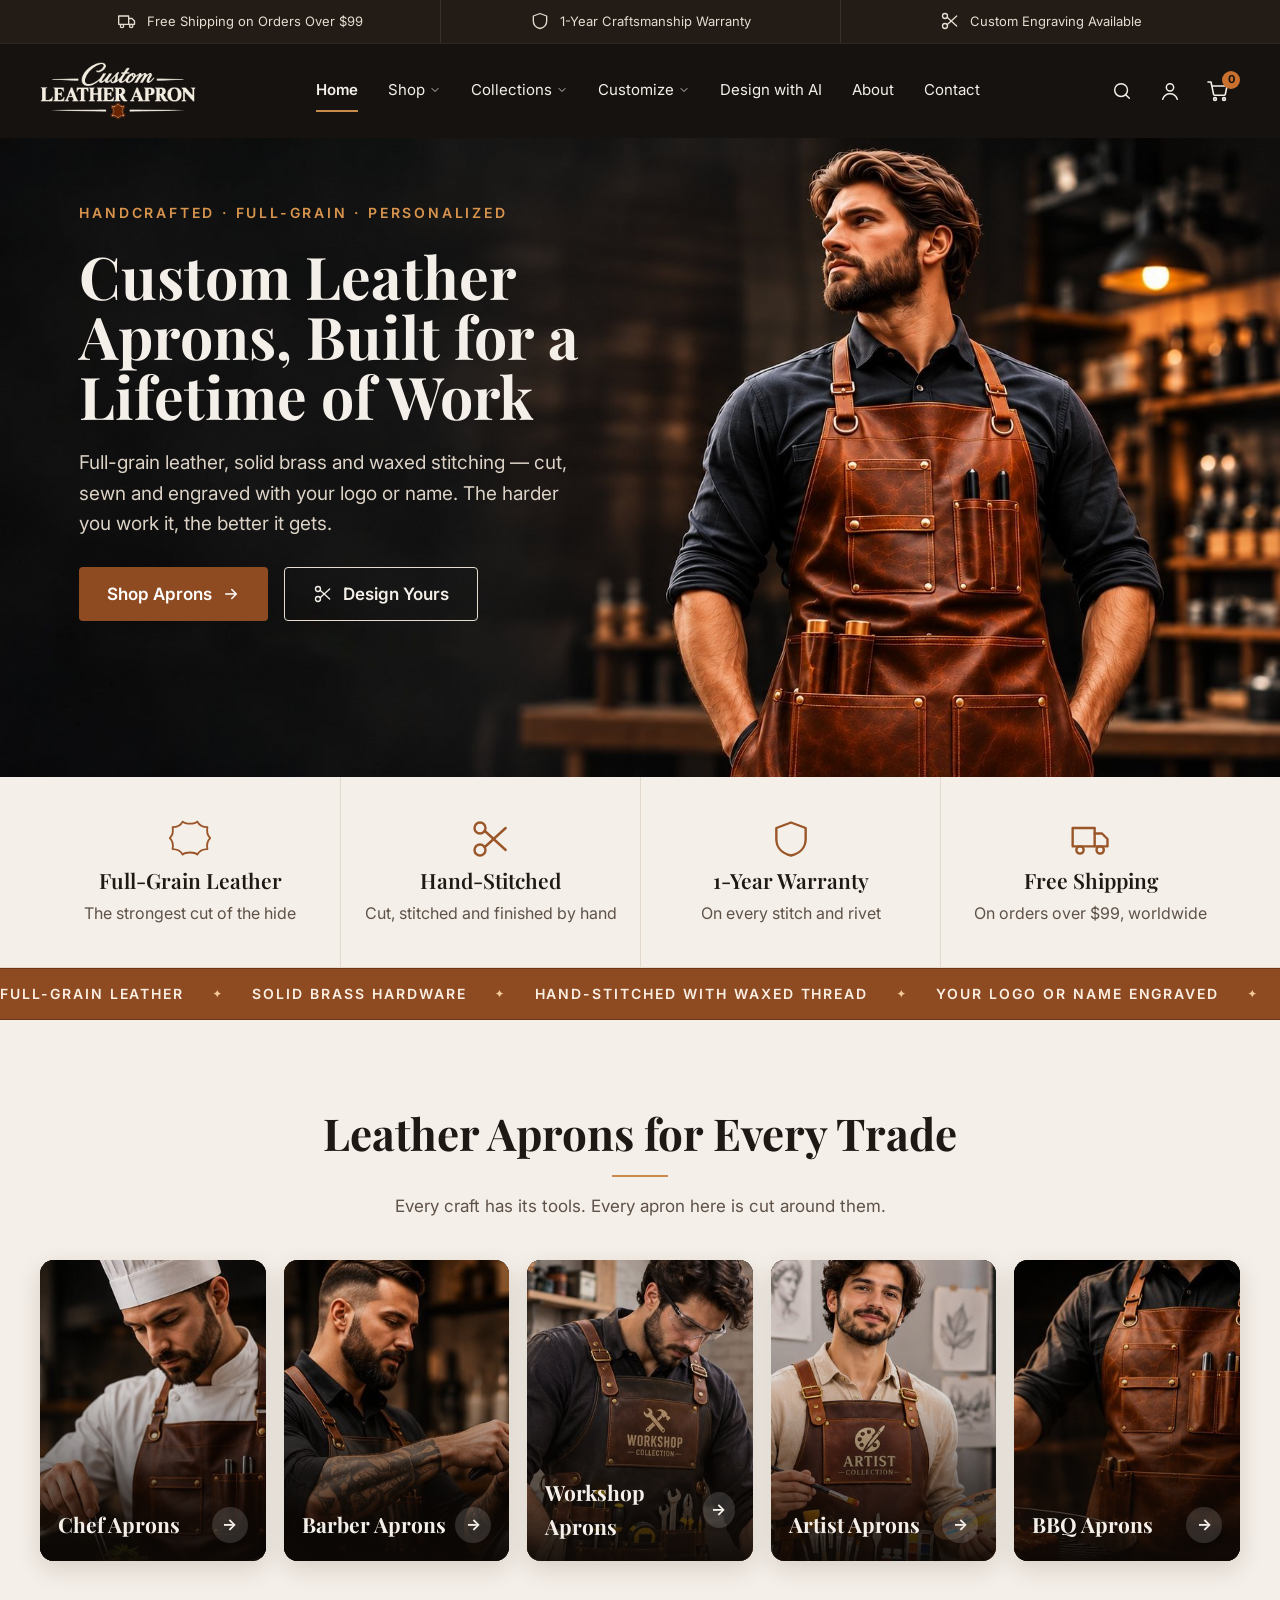
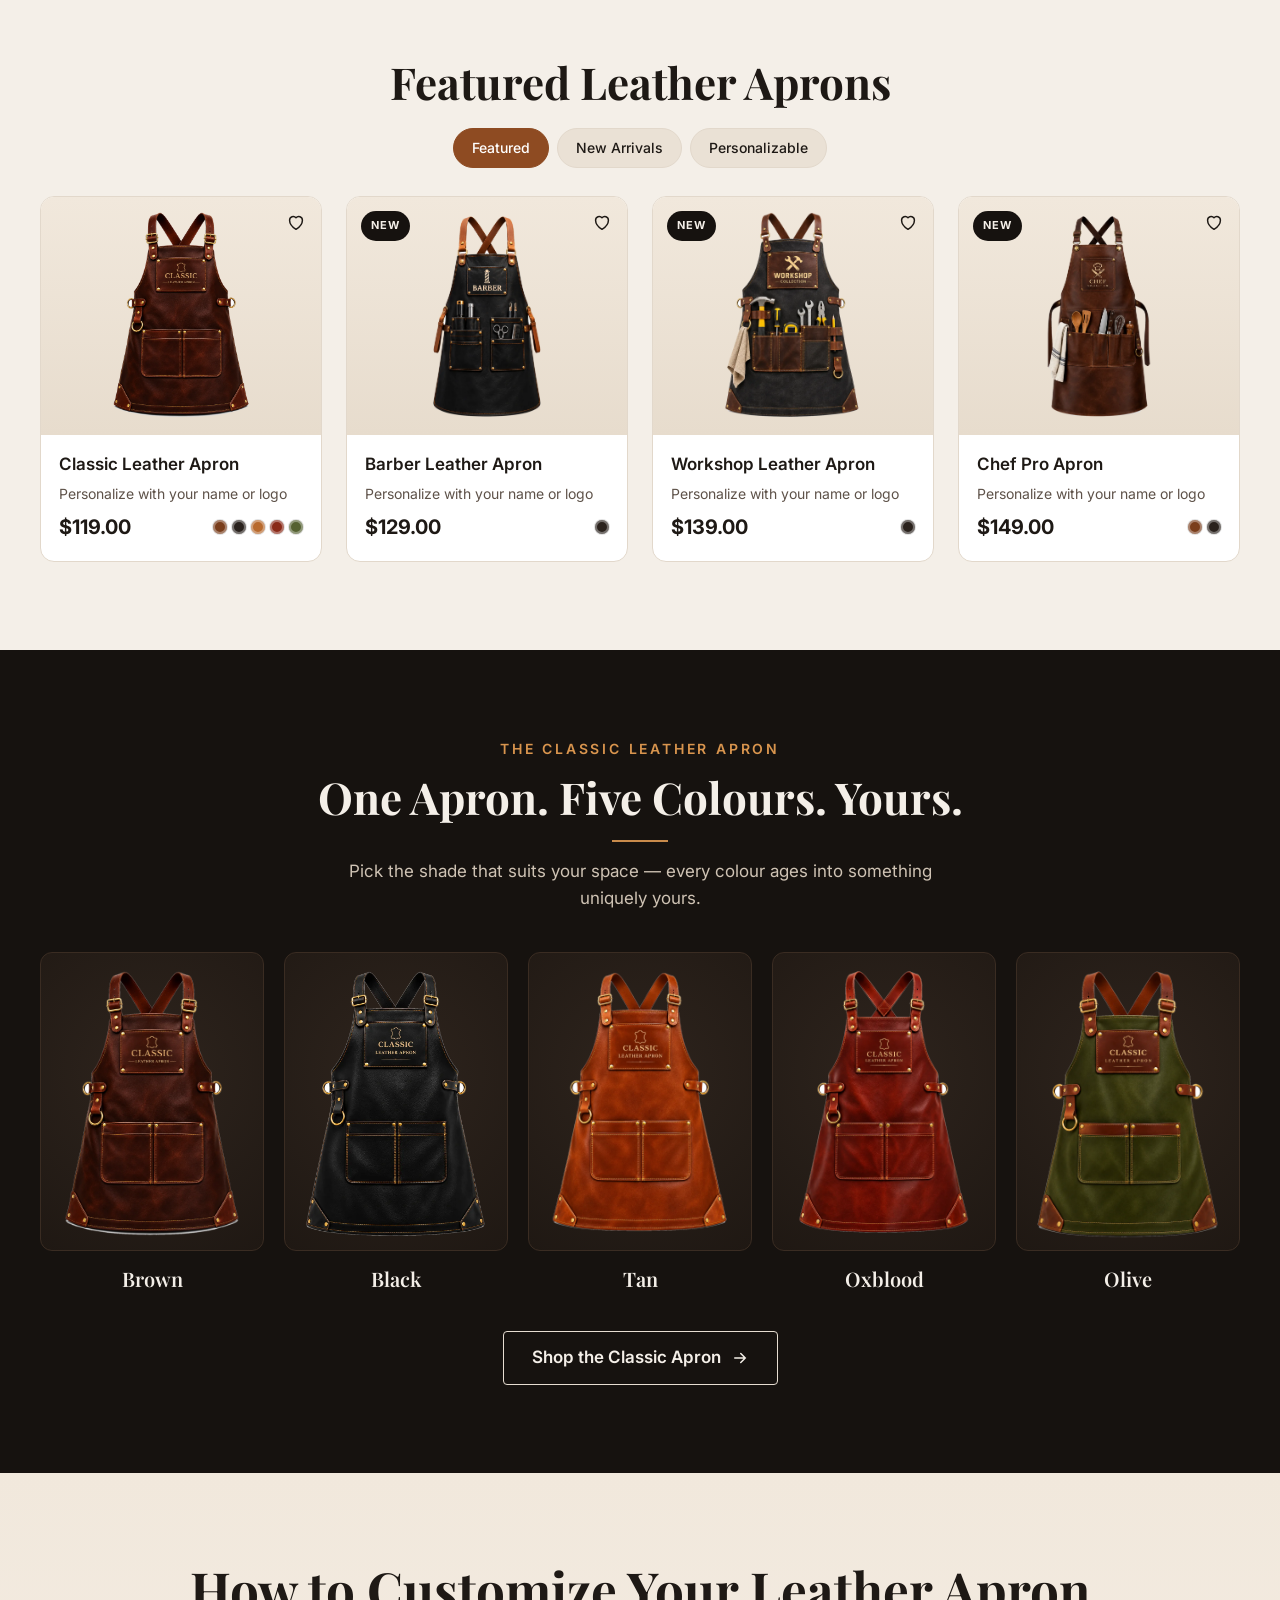
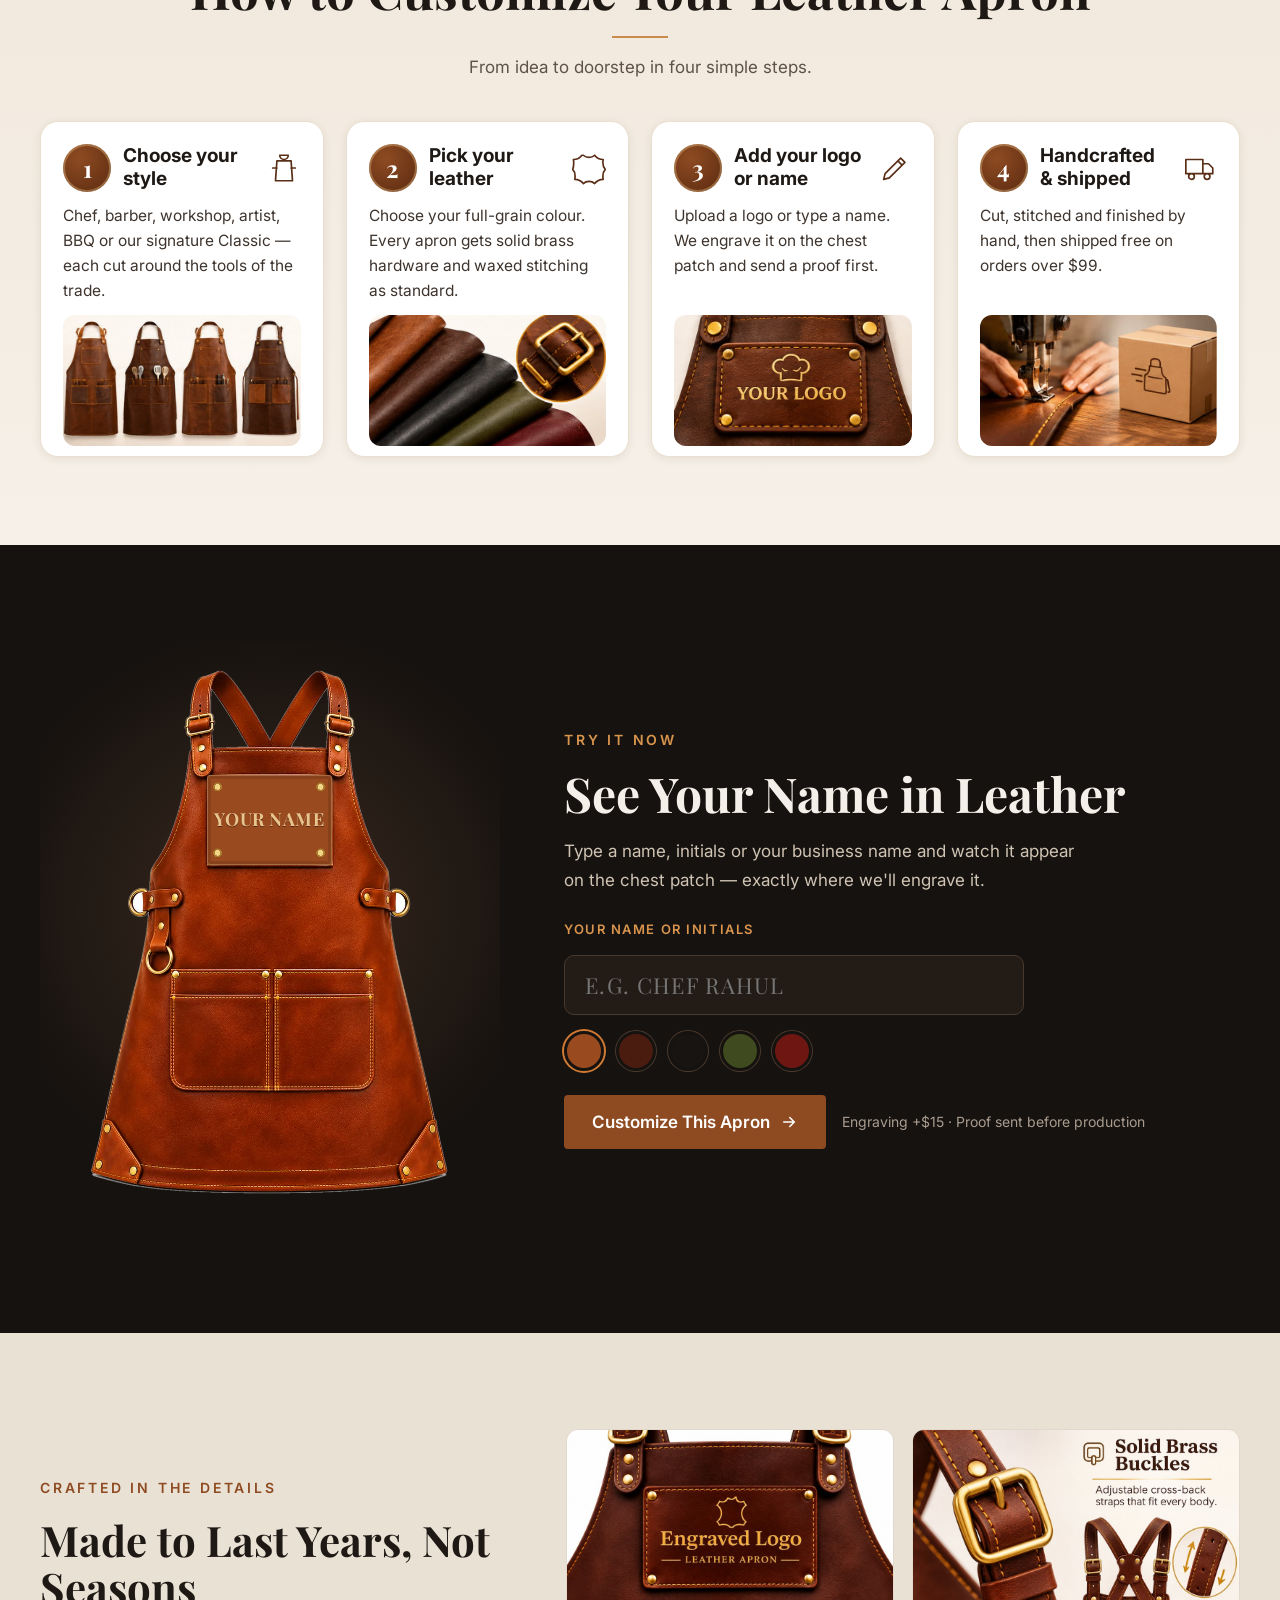
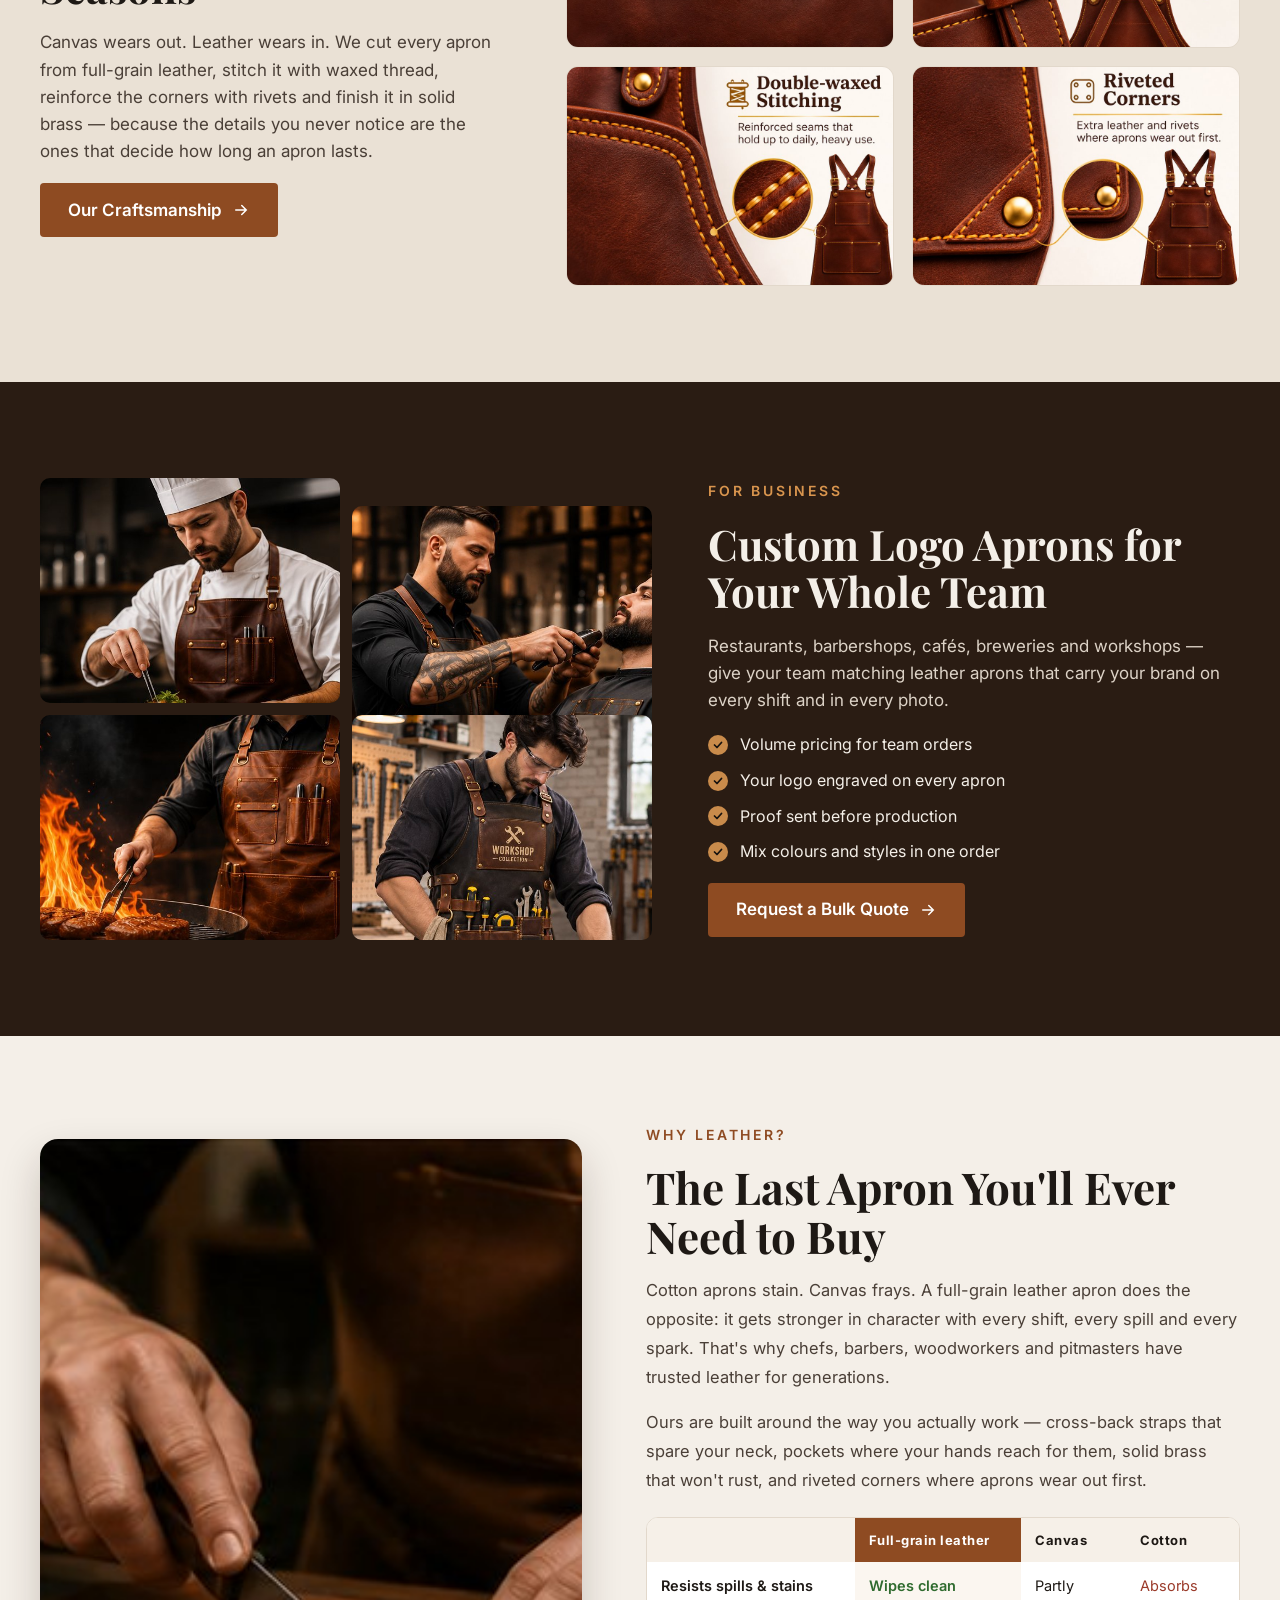
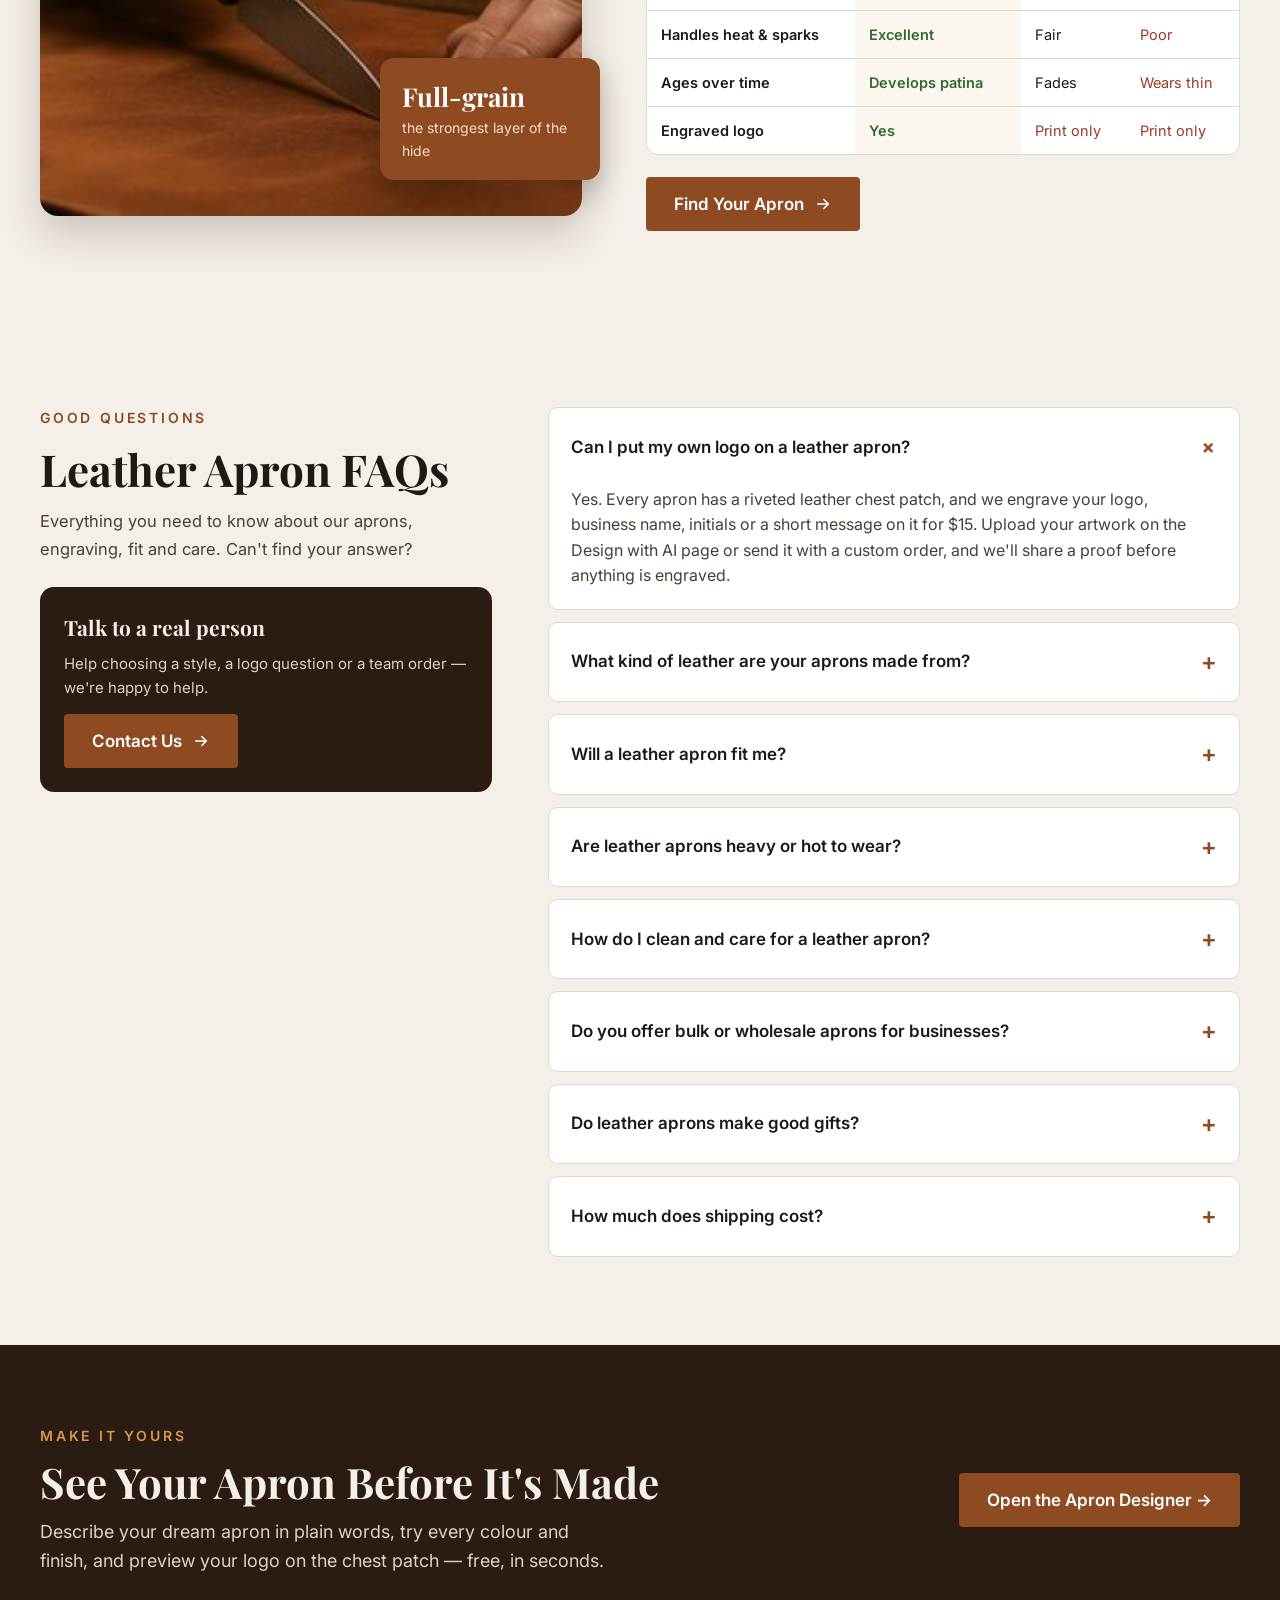
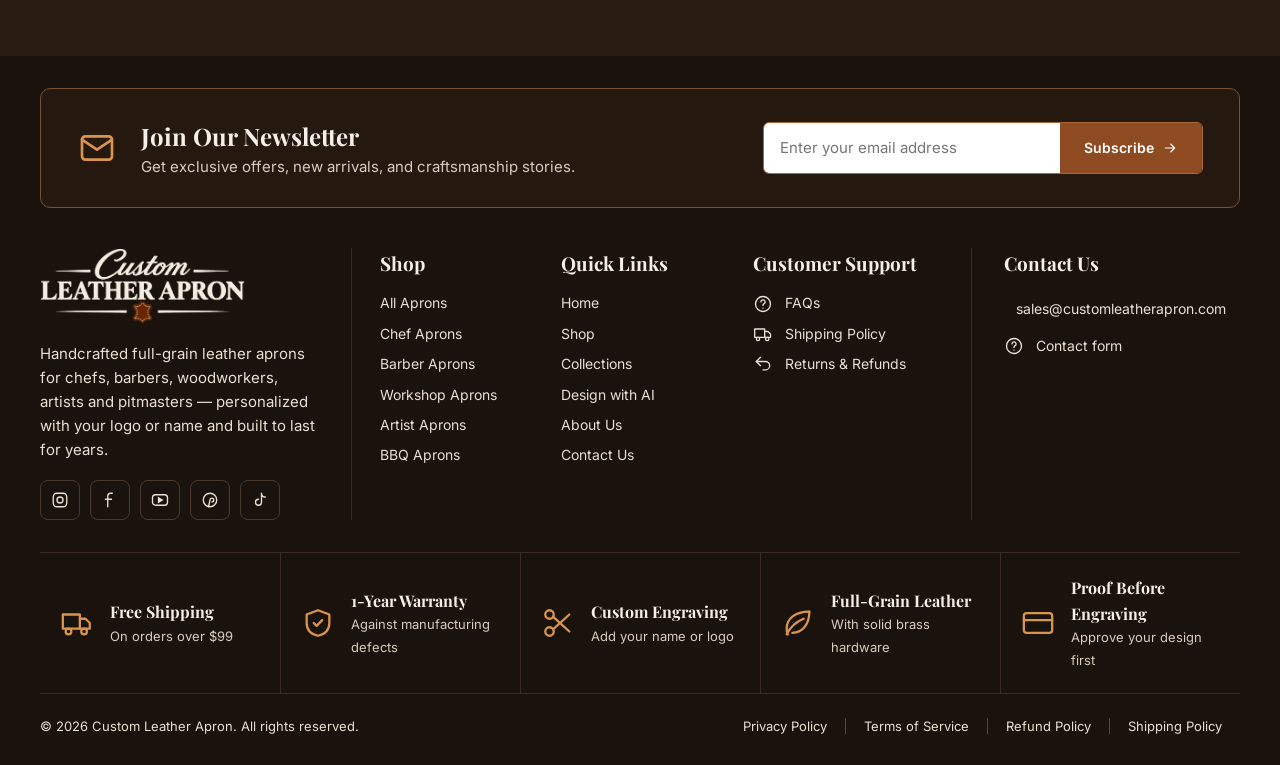
==== commit 783ba4a5: "Merchant Center compliance: remove unverified reviews, customer count, bestseller tags, placeholder " ====
--- a/index.html
+++ b/index.html
@@ -31,8 +31,8 @@
 <!-- seo:end -->
 <link rel="preconnect" href="https://fonts.googleapis.com">
 <link href="https://fonts.googleapis.com/css2?family=Playfair+Display:wght@600;700&family=Inter:wght@400;500;600;700&display=swap" rel="stylesheet">
-<link rel="stylesheet" href="assets/styles.css?v=1795697156">
-<script src="assets/site.js?v=1795697156" defer></script>
+<link rel="stylesheet" href="assets/styles.css?v=1795698671">
+<script src="assets/site.js?v=1795698671" defer></script>
 </head>
 <body data-page="home">
 <div id="site-header"></div>
@@ -55,7 +55,7 @@
   <section class="features">
     <div class="wrap">
       <div class="feature"><svg aria-hidden="true" width="44" height="44" viewBox="0 0 48 48" fill="none" stroke="#9A5528" stroke-width="2" stroke-linejoin="round"><path d="M16 5c3 3 13 3 16 0 2 4 6 6 11 6-1 5 0 9 3 12-3 3-4 7-3 12-5 0-9 2-11 6-3-3-13-3-16 0-2-4-6-6-11-6 1-5 0-9-3-12 3-3 4-7 3-12 5 0 9-2 11-6z"/></svg><h3>Full-Grain Leather</h3><div>The strongest cut of the hide</div></div>
-      <div class="feature"><svg aria-hidden="true" width="44" height="44" viewBox="0 0 24 24" fill="none" stroke="#9A5528" stroke-width="1.3" stroke-linecap="round"><circle cx="6" cy="6" r="3"/><circle cx="6" cy="18" r="3"/><path d="M8.5 7.5L20 18M8.5 16.5L20 6"/></svg><h3>Hand-Stitched</h3><div>Cut and sewn by skilled artisans</div></div>
+      <div class="feature"><svg aria-hidden="true" width="44" height="44" viewBox="0 0 24 24" fill="none" stroke="#9A5528" stroke-width="1.3" stroke-linecap="round"><circle cx="6" cy="6" r="3"/><circle cx="6" cy="18" r="3"/><path d="M8.5 7.5L20 18M8.5 16.5L20 6"/></svg><h3>Hand-Stitched</h3><div>Cut, stitched and finished by hand</div></div>
       <div class="feature"><svg aria-hidden="true" width="44" height="44" viewBox="0 0 24 24" fill="none" stroke="#9A5528" stroke-width="1.3" stroke-linejoin="round"><path d="M12 3l8 3v6c0 5-3.5 8-8 9-4.5-1-8-4-8-9V6z"/></svg><h3>1-Year Warranty</h3><div>On every stitch and rivet</div></div>
       <div class="feature"><svg aria-hidden="true" width="44" height="44" viewBox="0 0 24 24" fill="none" stroke="#9A5528" stroke-width="1.3" stroke-linecap="round" stroke-linejoin="round"><path d="M2 6h12v10H2z"/><path d="M14 9h4l3 3v4h-7"/><circle cx="6" cy="18" r="2"/><circle cx="17" cy="18" r="2"/></svg><h3>Free Shipping</h3><div>On orders over $99, worldwide</div></div>
     </div>
@@ -78,7 +78,7 @@
 
   <section class="section" style="padding-top:56px">
     <div class="wrap">
-      <div class="section-title" style="margin-bottom:28px"><h2 style="margin-bottom:22px">Bestselling Leather Aprons</h2><div class="pills" id="featured-tabs" role="group" aria-label="Featured filter"></div></div>
+      <div class="section-title" style="margin-bottom:28px"><h2 style="margin-bottom:22px">Featured Leather Aprons</h2><div class="pills" id="featured-tabs" role="group" aria-label="Featured filter"></div></div>
       <div class="grid" id="featured-grid"></div>
     </div>
   </section>
--- a/assets/styles.css
+++ b/assets/styles.css
@@ -945,3 +945,5 @@
   .ai-grid>section:nth-child(3){flex-basis:100%!important}
 }
 @media (max-width:600px){.hues .wrap{padding-left:0;padding-right:0}.hues .section-title,.hues .wrap>div:last-child{padding-left:16px;padding-right:16px}.hue-grid{margin:0!important;padding-left:16px!important;scroll-padding-left:16px}.hue-card:last-child{margin-right:16px}}
+.contact-cards.two{grid-template-columns:repeat(2,minmax(0,1fr));max-width:900px}
+@media (max-width:600px){.contact-cards.two{grid-template-columns:1fr}}
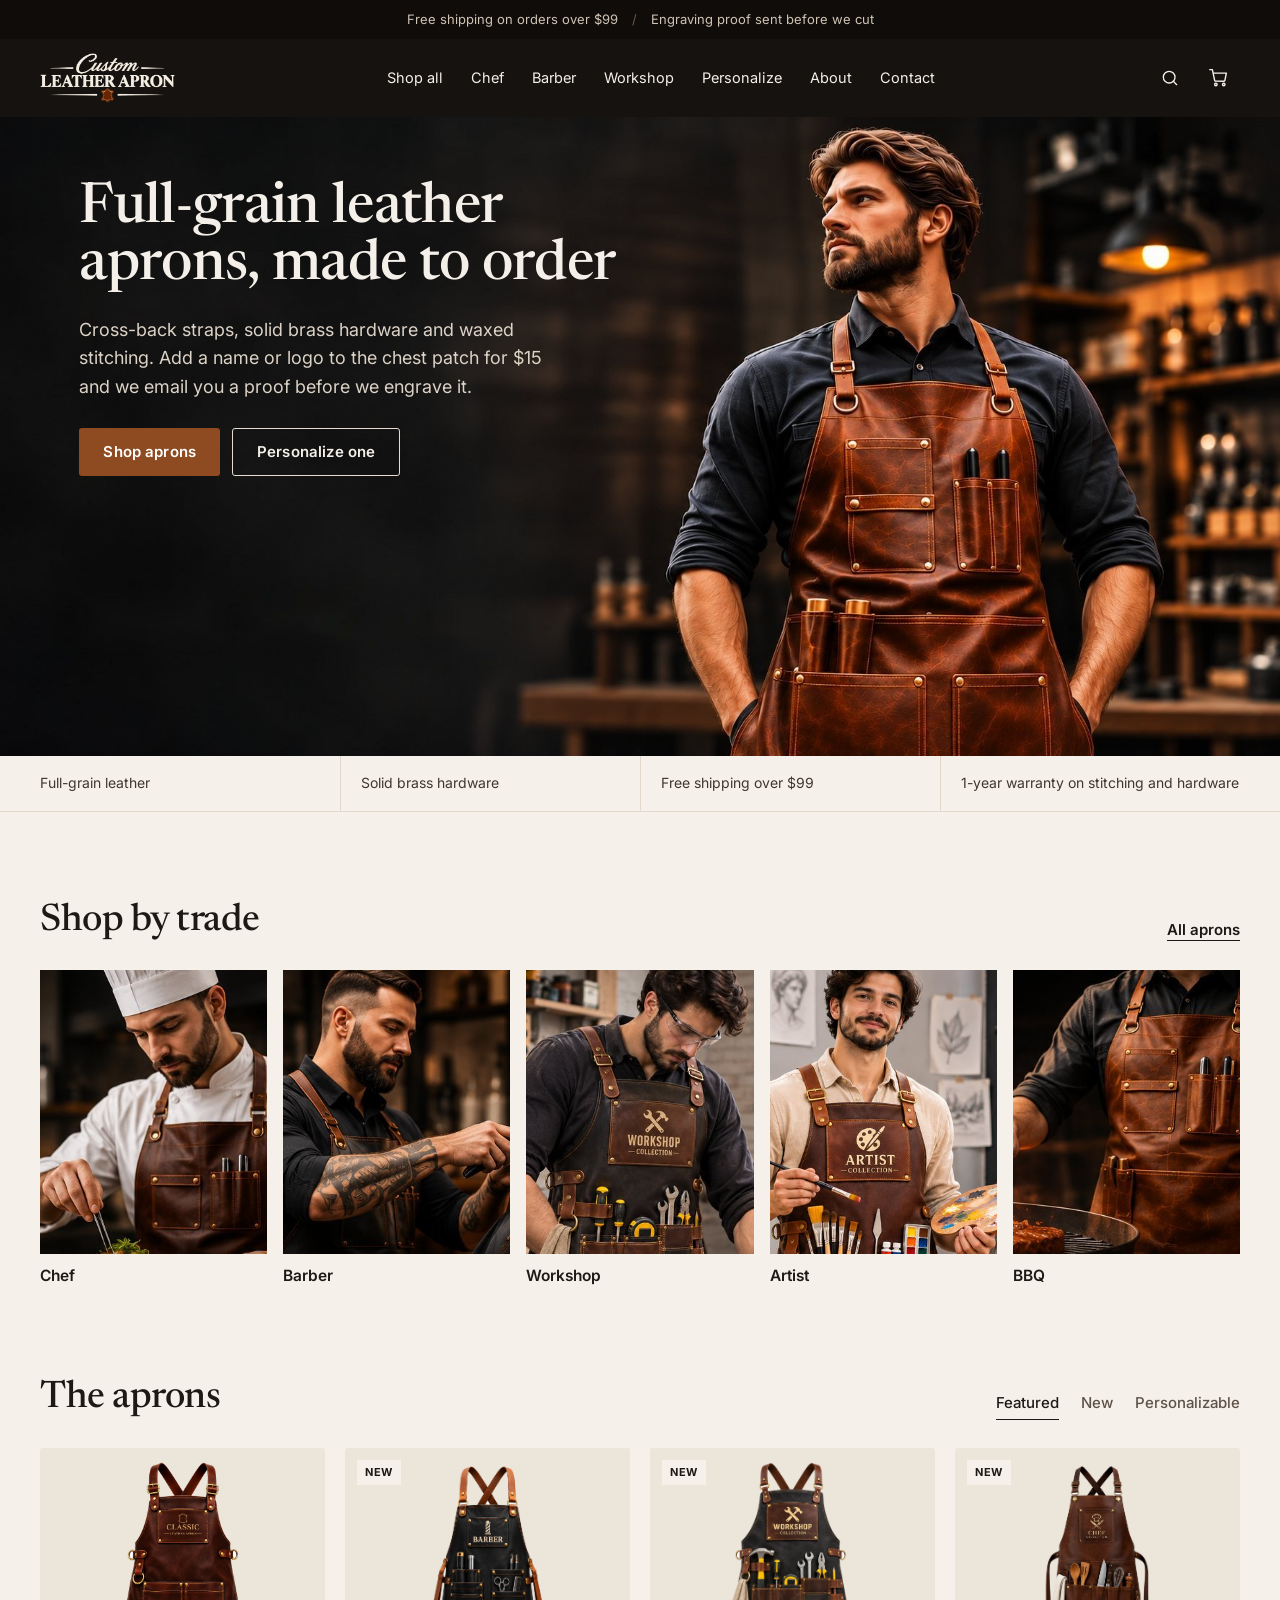
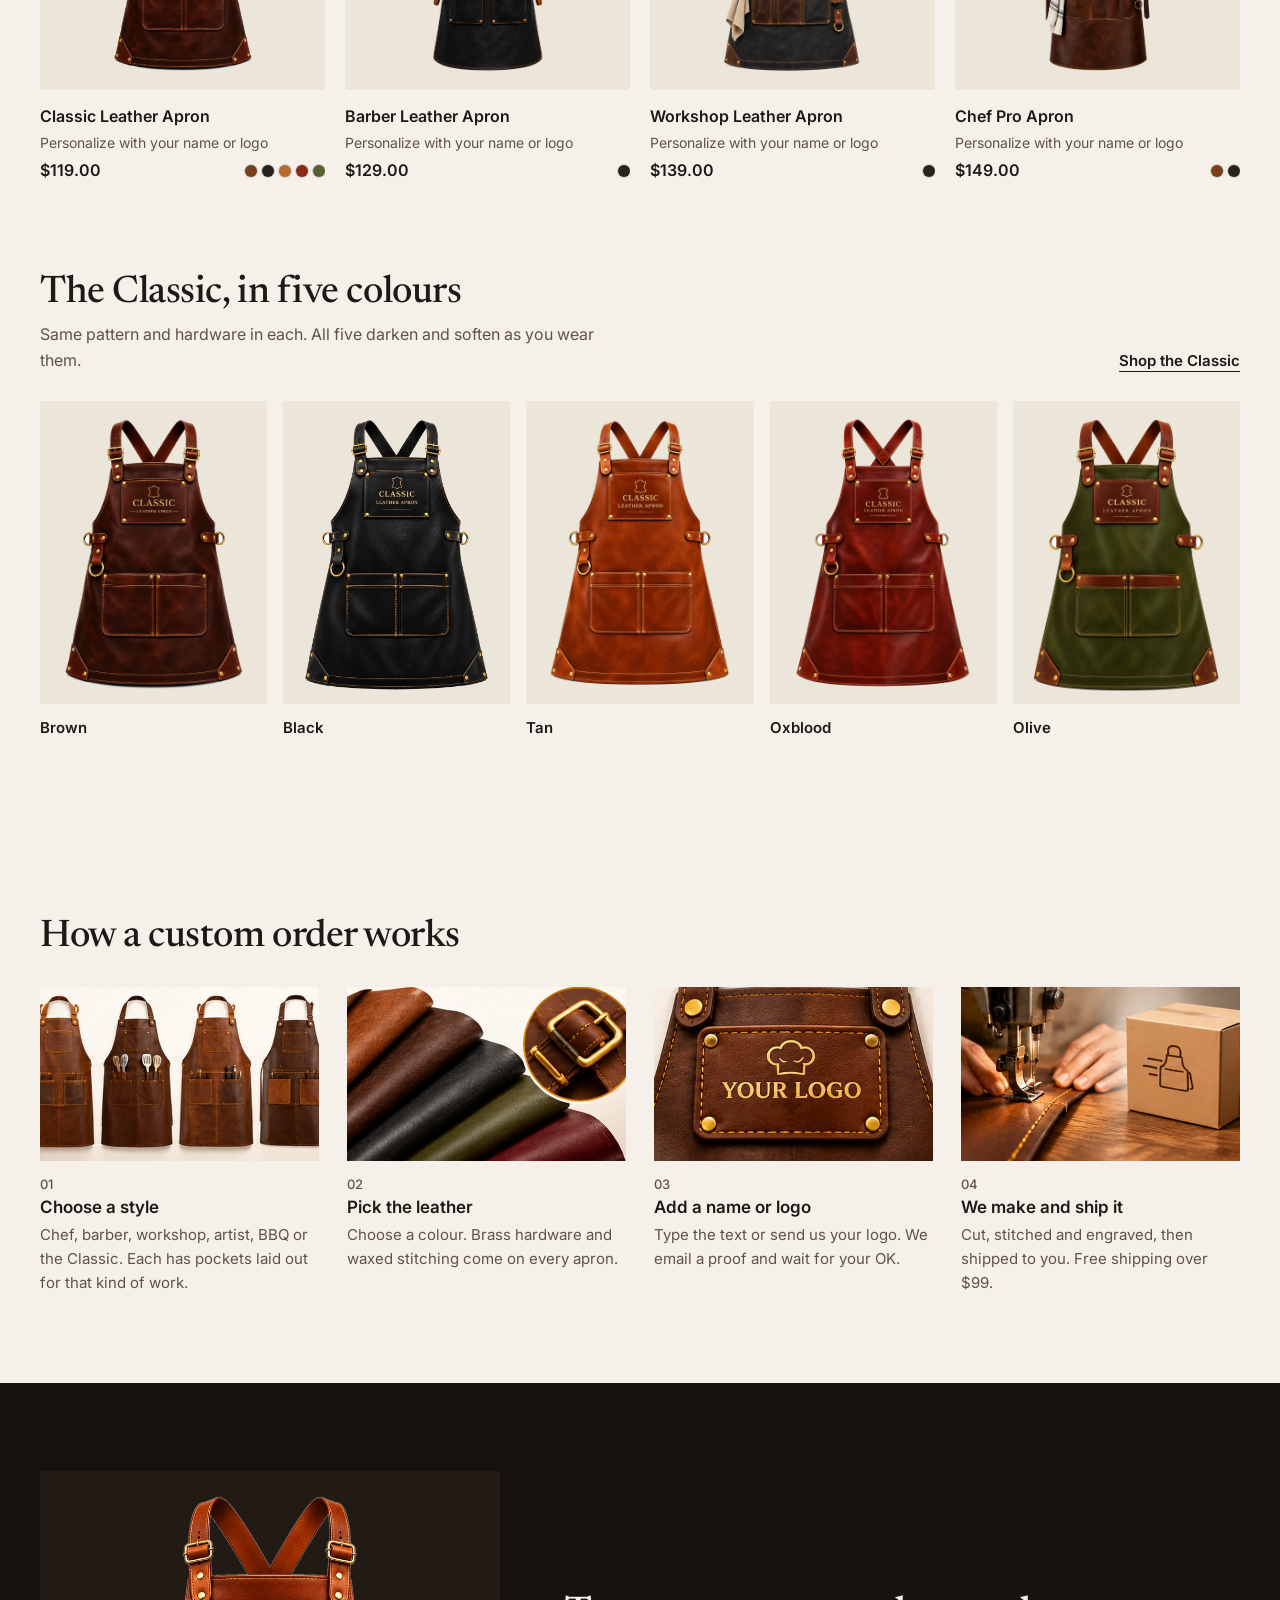
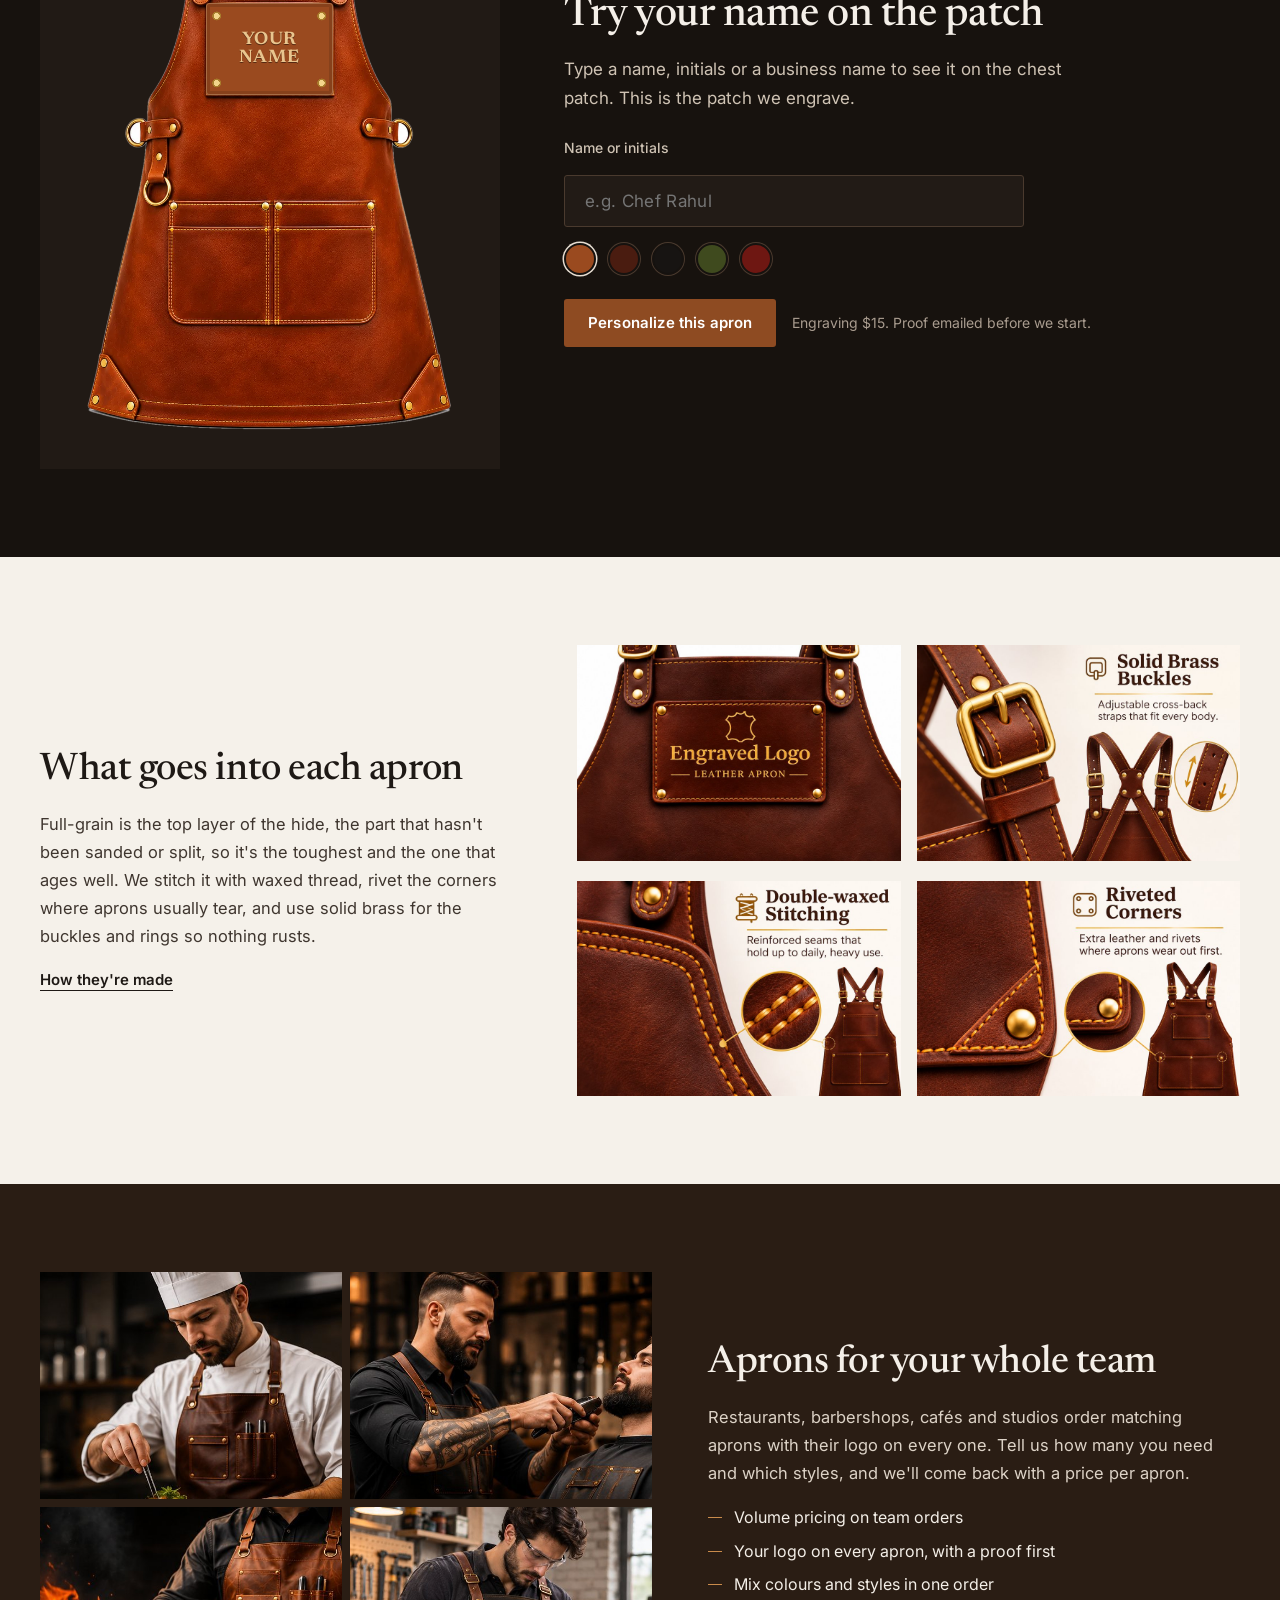
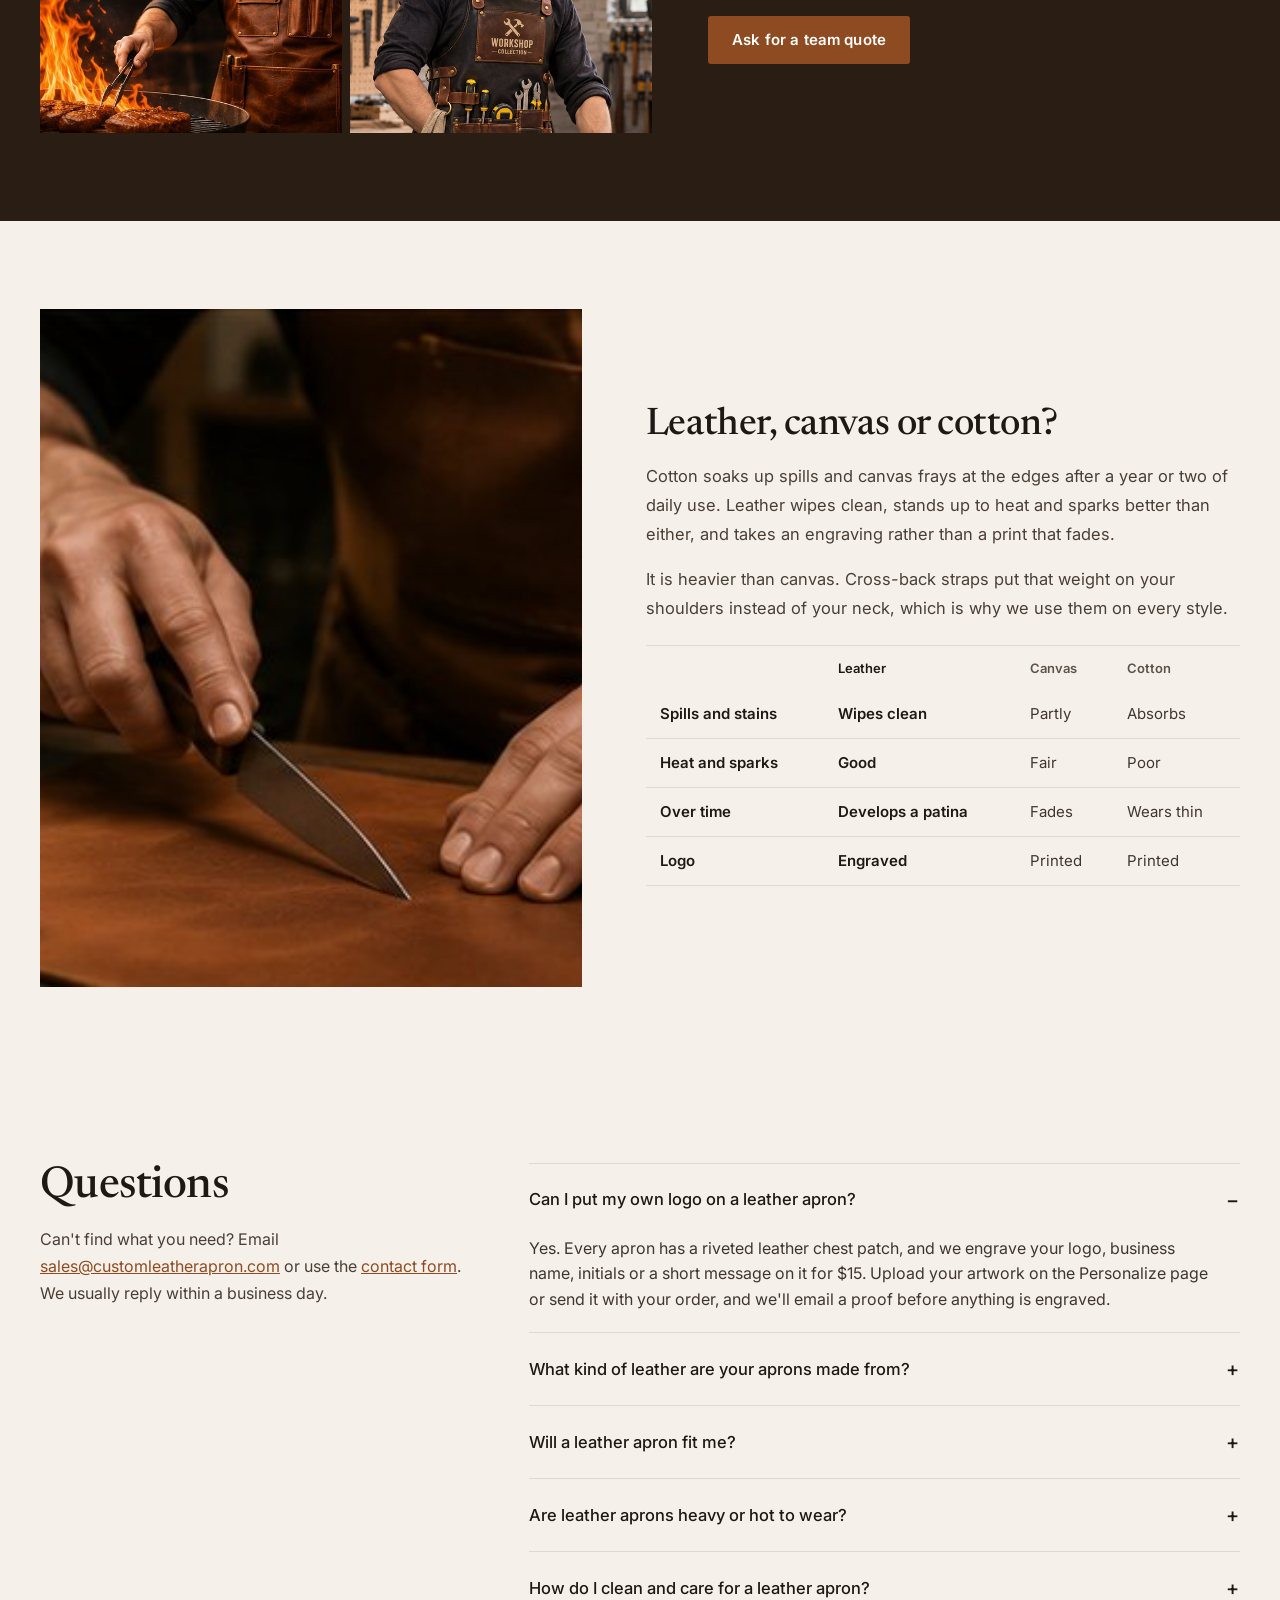
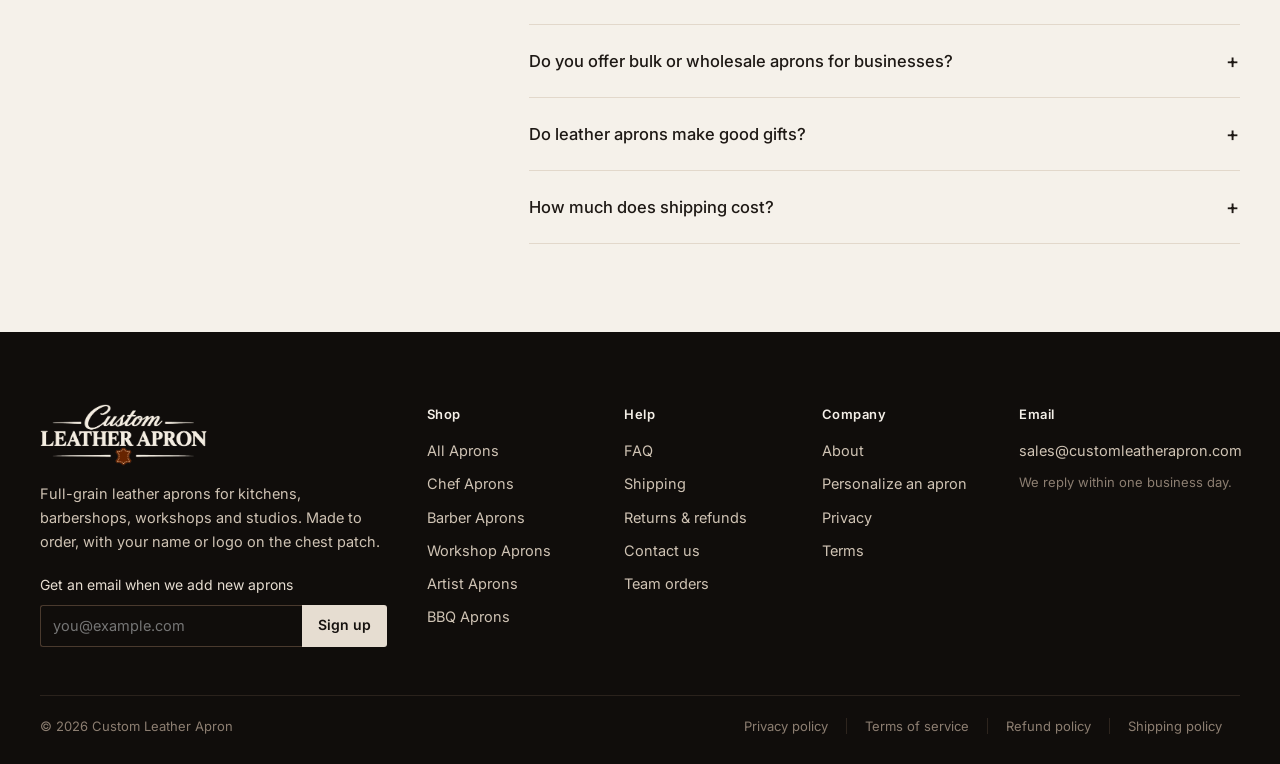
==== commit 440d163d: "Redesign: quieter editorial look, honest Personalize page, plain copy - Remove marquee, eyebrows, ic" ====
--- a/index.html
+++ b/index.html
@@ -27,12 +27,14 @@
 <link rel="manifest" href="site.webmanifest">
 <script type="application/ld+json">{"@context": "https://schema.org", "@type": "Organization", "name": "Custom Leather Apron", "url": "https://dawoodali110.github.io/custom-leather-apron/", "logo": "https://dawoodali110.github.io/custom-leather-apron/assets/img/logo-dark.png", "email": "sales@customleatherapron.com", "description": "Handcrafted full-grain leather aprons for chefs, barbers, woodworkers, artists and pitmasters, personalized with your logo or name."}</script>
 <script type="application/ld+json">{"@context": "https://schema.org", "@type": "WebSite", "name": "Custom Leather Apron", "url": "https://dawoodali110.github.io/custom-leather-apron/"}</script>
-<script type="application/ld+json">{"@context": "https://schema.org", "@type": "FAQPage", "mainEntity": [{"@type": "Question", "name": "Can I put my own logo on a leather apron?", "acceptedAnswer": {"@type": "Answer", "text": "Yes. Every apron has a riveted leather chest patch, and we engrave your logo, business name, initials or a short message on it for $15. Upload your artwork on the Design with AI page or send it with a custom order, and we'll share a proof before anything is engraved."}}, {"@type": "Question", "name": "What kind of leather are your aprons made from?", "acceptedAnswer": {"@type": "Answer", "text": "Full-grain leather — the strongest, most natural layer of the hide. It resists spills and sparks, wipes clean, and develops a richer colour and softer feel the more you wear it. Every apron is finished with solid brass hardware and waxed stitching."}}, {"@type": "Question", "name": "Will a leather apron fit me?", "acceptedAnswer": {"@type": "Answer", "text": "Our aprons use adjustable cross-back straps with solid brass buckles, so one size comfortably fits most adults. Cross-back straps rest on your shoulders rather than your neck, which makes them far more comfortable on long shifts."}}, {"@type": "Question", "name": "Are leather aprons heavy or hot to wear?", "acceptedAnswer": {"@type": "Answer", "text": "A good leather apron feels substantial, not heavy — and because the cross-back straps spread the weight across your shoulders, most people forget they're wearing it within minutes. Leather also handles heat from grills, ovens and torches far better than cotton or canvas."}}, {"@type": "Question", "name": "How do I clean and care for a leather apron?", "acceptedAnswer": {"@type": "Answer", "text": "Wipe it down with a damp cloth after use and let it air-dry away from direct heat. Every few months, rub in a little leather conditioner to keep it supple. Never machine-wash or tumble-dry leather."}}, {"@type": "Question", "name": "Do you offer bulk or wholesale aprons for businesses?", "acceptedAnswer": {"@type": "Answer", "text": "Yes. Restaurants, barbershops, cafés, breweries and workshops get volume pricing, their logo engraved on every apron, and a proof before production. You can mix colours and styles in one order — just request a quote on our contact page."}}, {"@type": "Question", "name": "Do leather aprons make good gifts?", "acceptedAnswer": {"@type": "Answer", "text": "They're one of the most personal gifts you can give a cook, barber, woodworker, artist or grill master. Add their name or initials to the chest patch and you have something they'll use for years."}}, {"@type": "Question", "name": "How much does shipping cost?", "acceptedAnswer": {"@type": "Answer", "text": "Shipping is free on orders over $99, and we ship worldwide. Delivery times depend on your location and whether your apron is personalized — contact us for an estimate before you order."}}]}</script>
+<script type="application/ld+json">{"@context": "https://schema.org", "@type": "FAQPage", "mainEntity": [{"@type": "Question", "name": "Can I put my own logo on a leather apron?", "acceptedAnswer": {"@type": "Answer", "text": "Yes. Every apron has a riveted leather chest patch, and we engrave your logo, business name, initials or a short message on it for $15. Upload your artwork on the Personalize page or send it with your order, and we'll email a proof before anything is engraved."}}, {"@type": "Question", "name": "What kind of leather are your aprons made from?", "acceptedAnswer": {"@type": "Answer", "text": "Full-grain leather, which is the top and strongest layer of the hide. It resists spills and sparks, wipes clean, and gets a deeper colour and softer feel the more you wear it. Every apron has solid brass hardware and waxed stitching."}}, {"@type": "Question", "name": "Will a leather apron fit me?", "acceptedAnswer": {"@type": "Answer", "text": "The straps cross at the back and adjust with brass buckles, so one size fits most adults. Because the straps sit on your shoulders rather than your neck, they're comfortable on long shifts."}}, {"@type": "Question", "name": "Are leather aprons heavy or hot to wear?", "acceptedAnswer": {"@type": "Answer", "text": "They're heavier than canvas, but the cross-back straps spread the weight across your shoulders, so most people stop noticing it quickly. Leather also handles heat from grills, ovens and torches better than cotton or canvas."}}, {"@type": "Question", "name": "How do I clean and care for a leather apron?", "acceptedAnswer": {"@type": "Answer", "text": "Wipe it with a damp cloth after use and let it air-dry away from direct heat. Every few months, rub in a little leather conditioner to keep it supple. Don't machine-wash or tumble-dry it."}}, {"@type": "Question", "name": "Do you offer bulk or wholesale aprons for businesses?", "acceptedAnswer": {"@type": "Answer", "text": "Yes. Restaurants, barbershops, cafés, breweries and workshops get volume pricing, their logo on every apron, and a proof before production. You can mix colours and styles in one order. Ask for a quote on the contact page."}}, {"@type": "Question", "name": "Do leather aprons make good gifts?", "acceptedAnswer": {"@type": "Answer", "text": "They make a good gift for a cook, barber, woodworker, artist or anyone who grills. Add their name or initials to the chest patch and it becomes something they'll use for years."}}, {"@type": "Question", "name": "How much does shipping cost?", "acceptedAnswer": {"@type": "Answer", "text": "Shipping is free on orders over $99, and we ship worldwide. Delivery time depends on where you are and whether the apron is personalized, so contact us for an estimate before you order."}}]}</script>
 <!-- seo:end -->
 <link rel="preconnect" href="https://fonts.googleapis.com">
-<link href="https://fonts.googleapis.com/css2?family=Playfair+Display:wght@600;700&family=Inter:wght@400;500;600;700&display=swap" rel="stylesheet">
-<link rel="stylesheet" href="assets/styles.css?v=1795698671">
-<script src="assets/site.js?v=1795698671" defer></script>
+<link href="https://fonts.googleapis.com/css2?family=Newsreader:opsz,wght@6..72,400;6..72,500;6..72,600&family=Inter:wght@400;500;600;700&display=swap" rel="stylesheet">
+<link rel="stylesheet" href="assets/styles.css?v=1795705890">
+<script src="assets/config.js?v=1795705890" defer></script>
+<script src="assets/db.js?v=1795705890" defer></script>
+<script src="assets/site.js?v=1795705890" defer></script>
 </head>
 <body data-page="home">
 <div id="site-header"></div>
@@ -41,81 +43,72 @@
     <img class="hero-bg" src="assets/img/hero-banner.jpg" srcset="assets/img/hero-banner-sm.jpg 900w, assets/img/hero-banner.jpg 1774w" sizes="100vw" alt="Craftsman wearing a hand-stitched brown leather apron with brass hardware and tool pockets in a workshop" fetchpriority="high">
     <div class="wrap">
       <div class="hero-text">
-        <div class="eyebrow">Handcrafted · Full-Grain · Personalized</div>
-        <h1 id="hero-title">Custom Leather Aprons, Built for a Lifetime of Work</h1>
-        <p>Full-grain leather, solid brass and waxed stitching — cut, sewn and engraved with your logo or name. The harder you work it, the better it gets.</p>
-        <div style="display:flex;flex-wrap:wrap;gap:16px;padding-top:6px">
-          <a class="btn btn-primary" href="shop.html">Shop Aprons <svg aria-hidden="true" width="18" height="18" viewBox="0 0 24 24" fill="none" stroke="currentColor" stroke-width="2" stroke-linecap="round"><path d="M5 12h14M13 6l6 6-6 6"/></svg></a>
-          <a class="btn btn-outline" href="design-ai.html"><svg aria-hidden="true" width="20" height="20" viewBox="0 0 24 24" fill="none" stroke="currentColor" stroke-width="1.6" stroke-linecap="round"><circle cx="6" cy="6" r="3"/><circle cx="6" cy="18" r="3"/><path d="M8.5 7.5L20 18M8.5 16.5L20 6"/></svg> Design Yours</a>
+        <h1 id="hero-title">Full-grain leather aprons, made to order</h1>
+        <p>Cross-back straps, solid brass hardware and waxed stitching. Add a name or logo to the chest patch for $15 and we email you a proof before we engrave it.</p>
+        <div class="hero-actions">
+          <a class="btn btn-primary" href="shop.html">Shop aprons</a>
+          <a class="btn btn-outline" href="personalize.html">Personalize one</a>
         </div>
       </div>
     </div>
   </section>
 
-  <section class="features">
+  <div class="spec-strip"><div class="wrap">
+    <span>Full-grain leather</span><span>Solid brass hardware</span><span>Free shipping over $99</span><span>1-year warranty on stitching and hardware</span>
+  </div></div>
+
+  <section class="block">
     <div class="wrap">
-      <div class="feature"><svg aria-hidden="true" width="44" height="44" viewBox="0 0 48 48" fill="none" stroke="#9A5528" stroke-width="2" stroke-linejoin="round"><path d="M16 5c3 3 13 3 16 0 2 4 6 6 11 6-1 5 0 9 3 12-3 3-4 7-3 12-5 0-9 2-11 6-3-3-13-3-16 0-2-4-6-6-11-6 1-5 0-9-3-12 3-3 4-7 3-12 5 0 9-2 11-6z"/></svg><h3>Full-Grain Leather</h3><div>The strongest cut of the hide</div></div>
-      <div class="feature"><svg aria-hidden="true" width="44" height="44" viewBox="0 0 24 24" fill="none" stroke="#9A5528" stroke-width="1.3" stroke-linecap="round"><circle cx="6" cy="6" r="3"/><circle cx="6" cy="18" r="3"/><path d="M8.5 7.5L20 18M8.5 16.5L20 6"/></svg><h3>Hand-Stitched</h3><div>Cut, stitched and finished by hand</div></div>
-      <div class="feature"><svg aria-hidden="true" width="44" height="44" viewBox="0 0 24 24" fill="none" stroke="#9A5528" stroke-width="1.3" stroke-linejoin="round"><path d="M12 3l8 3v6c0 5-3.5 8-8 9-4.5-1-8-4-8-9V6z"/></svg><h3>1-Year Warranty</h3><div>On every stitch and rivet</div></div>
-      <div class="feature"><svg aria-hidden="true" width="44" height="44" viewBox="0 0 24 24" fill="none" stroke="#9A5528" stroke-width="1.3" stroke-linecap="round" stroke-linejoin="round"><path d="M2 6h12v10H2z"/><path d="M14 9h4l3 3v4h-7"/><circle cx="6" cy="18" r="2"/><circle cx="17" cy="18" r="2"/></svg><h3>Free Shipping</h3><div>On orders over $99, worldwide</div></div>
-    </div>
-  </section>
-  <div class="marquee" aria-label="Full-grain leather, Solid brass hardware, Hand-stitched with waxed thread, Your logo or name engraved, Cross-back comfort straps, Free shipping over $99, 1-year craftsmanship warranty"><div class="marquee-track" aria-hidden="true"><span>Full-grain leather</span><i aria-hidden="true">✦</i><span>Solid brass hardware</span><i aria-hidden="true">✦</i><span>Hand-stitched with waxed thread</span><i aria-hidden="true">✦</i><span>Your logo or name engraved</span><i aria-hidden="true">✦</i><span>Cross-back comfort straps</span><i aria-hidden="true">✦</i><span>Free shipping over $99</span><i aria-hidden="true">✦</i><span>1-year craftsmanship warranty</span><i aria-hidden="true">✦</i><span>Full-grain leather</span><i aria-hidden="true">✦</i><span>Solid brass hardware</span><i aria-hidden="true">✦</i><span>Hand-stitched with waxed thread</span><i aria-hidden="true">✦</i><span>Your logo or name engraved</span><i aria-hidden="true">✦</i><span>Cross-back comfort straps</span><i aria-hidden="true">✦</i><span>Free shipping over $99</span><i aria-hidden="true">✦</i><span>1-year craftsmanship warranty</span><i aria-hidden="true">✦</i></div></div>
-
-
-  <section class="section" style="padding-bottom:40px">
-    <div class="wrap">
-      <div class="section-title reveal"><h2>Leather Aprons for Every Trade</h2><div class="rule"></div><p class="section-lede">Every craft has its tools. Every apron here is cut around them.</p></div>
-      <div class="collections v2 reveal">
-        <a class="collection" href="shop.html?cat=chef"><div class="art photo"><img src="assets/img/tile-chef.jpg" alt="Chef plating a dish in a brown leather chef apron" loading="lazy" style="object-position:center 35%"></div><div class="label">Chef Aprons <span aria-hidden="true">→</span></div></a>
-        <a class="collection" href="shop.html?cat=barber"><div class="art photo"><img src="assets/img/tile-barber.jpg" alt="Barber trimming a client's beard in a black leather barber apron" loading="lazy" style="object-position:40% 40%"></div><div class="label">Barber Aprons <span aria-hidden="true">→</span></div></a>
-        <a class="collection" href="shop.html?cat=workshop"><div class="art photo"><img src="assets/img/tile-workshop.jpg" alt="Woodworker planing timber in a leather workshop apron full of tools" loading="lazy" style="object-position:center 40%"></div><div class="label">Workshop Aprons <span aria-hidden="true">→</span></div></a>
-        <a class="collection" href="shop.html?cat=artist"><div class="art photo"><img src="assets/img/tile-artist.jpg" alt="Painter at an easel wearing a leather artist apron with brush pockets" loading="lazy" style="object-position:center 35%"></div><div class="label">Artist Aprons <span aria-hidden="true">→</span></div></a>
-        <a class="collection" href="shop.html?cat=bbq"><div class="art photo"><img src="assets/img/tile-bbq.jpg" alt="Pitmaster grilling steaks over open flames in a leather BBQ apron" loading="lazy" style="object-position:70% 40%"></div><div class="label">BBQ Aprons <span aria-hidden="true">→</span></div></a>
+      <div class="block-head"><h2>Shop by trade</h2><a class="more" href="shop.html">All aprons</a></div>
+      <div class="trades">
+        <a href="shop.html?cat=chef"><span><img src="assets/img/tile-chef.jpg" alt="Chef plating a dish in a brown leather chef apron" loading="lazy" style="object-position:center 35%"></span>Chef</a>
+        <a href="shop.html?cat=barber"><span><img src="assets/img/tile-barber.jpg" alt="Barber trimming a beard in a black leather barber apron" loading="lazy" style="object-position:40% 40%"></span>Barber</a>
+        <a href="shop.html?cat=workshop"><span><img src="assets/img/tile-workshop.jpg" alt="Woodworker in a leather workshop apron full of tools" loading="lazy" style="object-position:center 40%"></span>Workshop</a>
+        <a href="shop.html?cat=artist"><span><img src="assets/img/tile-artist.jpg" alt="Painter at an easel wearing a leather artist apron" loading="lazy" style="object-position:center 35%"></span>Artist</a>
+        <a href="shop.html?cat=bbq"><span><img src="assets/img/tile-bbq.jpg" alt="Pitmaster grilling over open flames in a leather BBQ apron" loading="lazy" style="object-position:70% 40%"></span>BBQ</a>
       </div>
     </div>
   </section>
 
-  <section class="section" style="padding-top:56px">
+  <section class="block" style="padding-top:0">
     <div class="wrap">
-      <div class="section-title" style="margin-bottom:28px"><h2 style="margin-bottom:22px">Featured Leather Aprons</h2><div class="pills" id="featured-tabs" role="group" aria-label="Featured filter"></div></div>
+      <div class="block-head"><h2>The aprons</h2><div class="tabs-text" id="featured-tabs" role="group" aria-label="Filter aprons"></div></div>
       <div class="grid" id="featured-grid"></div>
     </div>
   </section>
 
-  <!-- Colours -->
-  <section class="hues">
+  <section class="block hues">
     <div class="wrap">
-      <div class="section-title"><div class="eyebrow" style="margin-bottom:12px">The Classic Leather Apron</div><h2>One Apron. Five Colours. Yours.</h2><div class="rule"></div><p class="section-lede" style="color:#CFC3B4">Pick the shade that suits your space — every colour ages into something uniquely yours.</p></div>
-      <div class="hue-grid reveal"><a class="hue-card" href="product.html?id=classic&amp;color=brown"><span class="hue-img"><img src="assets/img/product-classic-brown.webp" alt="Classic Leather Apron in Brown" loading="lazy"></span><span class="hue-name">Brown</span></a><a class="hue-card" href="product.html?id=classic&amp;color=black"><span class="hue-img"><img src="assets/img/product-classic-black.webp" alt="Classic Leather Apron in Black" loading="lazy"></span><span class="hue-name">Black</span></a><a class="hue-card" href="product.html?id=classic&amp;color=tan"><span class="hue-img"><img src="assets/img/product-classic-tan.webp" alt="Classic Leather Apron in Tan" loading="lazy"></span><span class="hue-name">Tan</span></a><a class="hue-card" href="product.html?id=classic&amp;color=oxblood"><span class="hue-img"><img src="assets/img/product-classic-oxblood.webp" alt="Classic Leather Apron in Oxblood" loading="lazy"></span><span class="hue-name">Oxblood</span></a><a class="hue-card" href="product.html?id=classic&amp;color=olive"><span class="hue-img"><img src="assets/img/product-classic-olive.webp" alt="Classic Leather Apron in Olive" loading="lazy"></span><span class="hue-name">Olive</span></a></div>
-      <div style="text-align:center;margin-top:36px"><a class="btn btn-outline" href="product.html?id=classic">Shop the Classic Apron <svg aria-hidden="true" width="18" height="18" viewBox="0 0 24 24" fill="none" stroke="currentColor" stroke-width="2" stroke-linecap="round"><path d="M5 12h14M13 6l6 6-6 6"/></svg></a></div>
+      <div class="block-head"><div><h2>The Classic, in five colours</h2><p>Same pattern and hardware in each. All five darken and soften as you wear them.</p></div><a class="more" href="product.html?id=classic">Shop the Classic</a></div>
+      <div class="hue-grid"><a class="hue-card" href="product.html?id=classic&amp;color=brown"><span class="hue-img"><img src="assets/img/product-classic-brown.webp" alt="Classic Leather Apron in Brown" loading="lazy"></span><span class="hue-name">Brown</span></a><a class="hue-card" href="product.html?id=classic&amp;color=black"><span class="hue-img"><img src="assets/img/product-classic-black.webp" alt="Classic Leather Apron in Black" loading="lazy"></span><span class="hue-name">Black</span></a><a class="hue-card" href="product.html?id=classic&amp;color=tan"><span class="hue-img"><img src="assets/img/product-classic-tan.webp" alt="Classic Leather Apron in Tan" loading="lazy"></span><span class="hue-name">Tan</span></a><a class="hue-card" href="product.html?id=classic&amp;color=oxblood"><span class="hue-img"><img src="assets/img/product-classic-oxblood.webp" alt="Classic Leather Apron in Oxblood" loading="lazy"></span><span class="hue-name">Oxblood</span></a><a class="hue-card" href="product.html?id=classic&amp;color=olive"><span class="hue-img"><img src="assets/img/product-classic-olive.webp" alt="Classic Leather Apron in Olive" loading="lazy"></span><span class="hue-name">Olive</span></a></div>
     </div>
   </section>
 
-  <!-- How it works -->
-  <section class="section how">
+  <section class="block">
     <div class="wrap">
-      <div class="section-title"><h2>How to Customize Your Leather Apron</h2><div class="rule"></div><p class="section-lede">From idea to doorstep in four simple steps.</p></div>
-      <div class="steps reveal"><div class="step"><div class="step-head"><span class="step-num">1</span><h3>Choose your style</h3><svg aria-hidden="true" width="34" height="34" viewBox="0 0 24 24" fill="none" stroke="#5A2F17" stroke-width="1.2" stroke-linecap="round" stroke-linejoin="round"><path d="M9 3h6M9 3a3 3 0 0 0 6 0 M7 7h10l1 14H6z M4 12h3M17 12h3"/></svg></div><p>Chef, barber, workshop, artist, BBQ or our signature Classic — each cut around the tools of the trade.</p><img src="assets/img/step-1.jpg" alt="Four leather aprons in different styles" loading="lazy" width="600" height="330"></div><div class="step"><div class="step-head"><span class="step-num">2</span><h3>Pick your leather</h3><svg aria-hidden="true" width="34" height="34" viewBox="0 0 24 24" fill="none" stroke="#5A2F17" stroke-width="1.2" stroke-linecap="round" stroke-linejoin="round"><path d="M8 3c2 2 6 2 8 0 1.5 2 3.5 3 6 3-.5 3 0 5.5 1.5 7-1.5 1.5-2 4-1.5 7-2.5 0-4.5 1-6 3-2-2-6-2-8 0-1.5-2-3.5-3-6-3 .5-3 0-5.5-1.5-7C1 11.5 1.5 9 1 6c2.5 0 4.5-1 6-3z"/></svg></div><p>Choose your full-grain colour. Every apron gets solid brass hardware and waxed stitching as standard.</p><img src="assets/img/step-2.jpg" alt="Swatches of brown, black, olive and burgundy leather with a brass buckle" loading="lazy" width="600" height="330"></div><div class="step"><div class="step-head"><span class="step-num">3</span><h3>Add your logo or name</h3><svg aria-hidden="true" width="34" height="34" viewBox="0 0 24 24" fill="none" stroke="#5A2F17" stroke-width="1.2" stroke-linecap="round" stroke-linejoin="round"><path d="M4 20l4-1 11-11-3-3L5 16z M14 7l3 3"/></svg></div><p>Upload a logo or type a name. We engrave it on the chest patch and send a proof first.</p><img src="assets/img/step-3.jpg" alt="Leather chest patch engraved with YOUR LOGO in gold" loading="lazy" width="600" height="330"></div><div class="step"><div class="step-head"><span class="step-num">4</span><h3>Handcrafted &amp; shipped</h3><svg aria-hidden="true" width="34" height="34" viewBox="0 0 24 24" fill="none" stroke="#5A2F17" stroke-width="1.2" stroke-linecap="round" stroke-linejoin="round"><path d="M2 6h12v10H2z M14 9h4l3 3v4h-7 M8 18a2 2 0 1 1-4 0 2 2 0 0 1 4 0z M19 18a2 2 0 1 1-4 0 2 2 0 0 1 4 0z"/></svg></div><p>Cut, stitched and finished by hand, then shipped free on orders over $99.</p><img src="assets/img/step-4.jpg" alt="Leather being stitched on a sewing machine next to a shipping box" loading="lazy" width="600" height="330"></div></div></div>
+      <div class="block-head"><h2>How a custom order works</h2></div>
+      <ol class="steps-plain">
+        <li><img src="assets/img/step-1.jpg" alt="Four leather aprons in different styles" loading="lazy" width="600" height="330"><h3>Choose a style</h3><p>Chef, barber, workshop, artist, BBQ or the Classic. Each has pockets laid out for that kind of work.</p></li>
+        <li><img src="assets/img/step-2.jpg" alt="Swatches of brown, black, olive and burgundy leather with a brass buckle" loading="lazy" width="600" height="330"><h3>Pick the leather</h3><p>Choose a colour. Brass hardware and waxed stitching come on every apron.</p></li>
+        <li><img src="assets/img/step-3.jpg" alt="Leather chest patch engraved with a logo" loading="lazy" width="600" height="330"><h3>Add a name or logo</h3><p>Type the text or send us your logo. We email a proof and wait for your OK.</p></li>
+        <li><img src="assets/img/step-4.jpg" alt="Leather being stitched on a sewing machine next to a shipping box" loading="lazy" width="600" height="330"><h3>We make and ship it</h3><p>Cut, stitched and engraved, then shipped to you. Free shipping over $99.</p></li>
+      </ol>
     </div>
   </section>
 
-
-  <!-- Personalize preview -->
   <section class="personalize">
     <div class="wrap">
-      <div class="pz-preview reveal" aria-live="polite">
+      <div class="pz-preview" aria-live="polite">
         <div class="pz-frame">
           <img src="assets/img/ai-logo-cognac.webp" alt="Cognac leather apron with an engraved chest patch" loading="lazy" width="760" height="1013">
           <div class="pz-patch"><span id="pz-text">YOUR NAME</span></div>
         </div>
       </div>
       <div class="pz-copy">
-        <div class="eyebrow">Try it now</div>
-        <h2>See Your Name in Leather</h2>
-        <p>Type a name, initials or your business name and watch it appear on the chest patch — exactly where we'll engrave it.</p>
-        <label class="pz-label" for="pz-input">Your name or initials</label>
-        <input id="pz-input" class="pz-input" type="text" maxlength="14" placeholder="e.g. CHEF RAHUL" autocomplete="off">
+        <h2>Try your name on the patch</h2>
+        <p>Type a name, initials or a business name to see it on the chest patch. This is the patch we engrave.</p>
+        <label class="pz-label" for="pz-input">Name or initials</label>
+        <input id="pz-input" class="pz-input" type="text" maxlength="14" placeholder="e.g. Chef Rahul" autocomplete="off">
         <div class="pz-colours" role="group" aria-label="Leather colour">
           <button type="button" class="on" data-pz="cognac" aria-pressed="true" aria-label="Cognac" style="background:#9A4A1F"></button>
           <button type="button" data-pz="dark" aria-pressed="false" aria-label="Dark brown" style="background:#4A1C10"></button>
@@ -124,102 +117,79 @@
           <button type="button" data-pz="burgundy" aria-pressed="false" aria-label="Burgundy" style="background:#6E1712"></button>
         </div>
         <div class="pz-actions">
-          <a class="btn btn-primary" id="pz-go" href="design-ai.html">Customize This Apron <svg aria-hidden="true" width="18" height="18" viewBox="0 0 24 24" fill="none" stroke="currentColor" stroke-width="2" stroke-linecap="round"><path d="M5 12h14M13 6l6 6-6 6"/></svg></a>
-          <span class="pz-note">Engraving +$15 · Proof sent before production</span>
+          <a class="btn btn-primary" id="pz-go" href="personalize.html">Personalize this apron</a>
+          <span class="pz-note">Engraving $15. Proof emailed before we start.</span>
         </div>
       </div>
     </div>
   </section>
 
-  <!-- Craftsmanship -->
-  <section class="craft">
-    <div class="wrap">
+  <section class="block">
+    <div class="wrap craft-v3">
       <div class="craft-text">
-        <div class="eyebrow" style="color:#8E4B22">Crafted in the details</div>
-        <h2>Made to Last Years, Not Seasons</h2>
-        <p>Canvas wears out. Leather wears in. We cut every apron from full-grain leather, stitch it with waxed thread, reinforce the corners with rivets and finish it in solid brass — because the details you never notice are the ones that decide how long an apron lasts.</p>
-        <a class="btn btn-primary" href="about.html">Our Craftsmanship <svg aria-hidden="true" width="18" height="18" viewBox="0 0 24 24" fill="none" stroke="currentColor" stroke-width="2" stroke-linecap="round"><path d="M5 12h14M13 6l6 6-6 6"/></svg></a>
+        <h2>What goes into each apron</h2>
+        <p>Full-grain is the top layer of the hide, the part that hasn't been sanded or split, so it's the toughest and the one that ages well. We stitch it with waxed thread, rivet the corners where aprons usually tear, and use solid brass for the buckles and rings so nothing rusts.</p>
+        <a class="more" href="about.html">How they're made</a>
       </div>
-      <div class="detail-grid reveal"><figure class="detail photo-only"><img src="assets/img/detail-patch.jpg" alt="Engraved logo patch: gold “Engraved Logo” lettering debossed on a riveted leather patch" loading="lazy" width="900" height="600"></figure><figure class="detail photo-only"><img src="assets/img/detail-buckle.jpg" alt="Solid brass buckles: adjustable cross-back straps that fit every body" loading="lazy" width="900" height="600"></figure><figure class="detail photo-only"><img src="assets/img/detail-stitch.jpg" alt="Double-waxed stitching: reinforced seams that hold up to daily, heavy use" loading="lazy" width="900" height="600"></figure><figure class="detail photo-only"><img src="assets/img/detail-corner.jpg" alt="Riveted corners: extra leather and rivets where aprons wear out first" loading="lazy" width="900" height="600"></figure></div>
-    </div>
-  </section>
-
-  <!-- Business -->
-  <section class="biz">
-    <div class="wrap">
-      <div class="biz-photos reveal" aria-hidden="true">
-        <img src="assets/img/tile-chef.jpg" alt="" loading="lazy"><img src="assets/img/tile-barber.jpg" alt="" loading="lazy"><img src="assets/img/tile-bbq.jpg" alt="" loading="lazy"><img src="assets/img/tile-workshop.jpg" alt="" loading="lazy">
-      </div>
-      <div class="biz-text">
-        <div class="eyebrow">For Business</div>
-        <h2>Custom Logo Aprons for Your Whole Team</h2>
-        <p>Restaurants, barbershops, cafés, breweries and workshops — give your team matching leather aprons that carry your brand on every shift and in every photo.</p>
-        <ul>
-          <li>Volume pricing for team orders</li>
-          <li>Your logo engraved on every apron</li>
-          <li>Proof sent before production</li>
-          <li>Mix colours and styles in one order</li>
-        </ul>
-        <a class="btn btn-primary" href="contact.html">Request a Bulk Quote <svg aria-hidden="true" width="18" height="18" viewBox="0 0 24 24" fill="none" stroke="currentColor" stroke-width="2" stroke-linecap="round"><path d="M5 12h14M13 6l6 6-6 6"/></svg></a>
+      <div class="detail-grid">
+        <figure class="detail"><img src="assets/img/detail-patch.jpg" alt="Gold lettering debossed on a riveted leather patch" loading="lazy" width="900" height="600"></figure>
+        <figure class="detail"><img src="assets/img/detail-buckle.jpg" alt="Solid brass buckle on an adjustable cross-back strap" loading="lazy" width="900" height="600"></figure>
+        <figure class="detail"><img src="assets/img/detail-stitch.jpg" alt="Close-up of waxed stitching on a leather seam" loading="lazy" width="900" height="600"></figure>
+        <figure class="detail"><img src="assets/img/detail-corner.jpg" alt="Riveted leather corner of an apron" loading="lazy" width="900" height="600"></figure>
       </div>
     </div>
   </section>
 
-  <!-- Why leather -->
-  <section class="section why">
-    <div class="wrap why-grid">
-      <div class="why-media">
-        <img src="assets/img/about-craft.jpg" alt="Leatherworker hand-cutting full-grain leather at a workbench" loading="lazy">
-        <div class="why-badge"><b>Full-grain</b><span>the strongest layer of the hide</span></div>
+  <section class="biz">
+    <div class="wrap">
+      <div class="biz-photos" aria-hidden="true">
+        <img src="assets/img/tile-chef.jpg" alt="" loading="lazy"><img src="assets/img/tile-barber.jpg" alt="" loading="lazy"><img src="assets/img/tile-bbq.jpg" alt="" loading="lazy"><img src="assets/img/tile-workshop.jpg" alt="" loading="lazy">
       </div>
-      <div class="why-copy">
-        <div class="eyebrow" style="color:#8E4B22">Why leather?</div>
-        <h2>The Last Apron You'll Ever Need to Buy</h2>
-        <p>Cotton aprons stain. Canvas frays. A full-grain leather apron does the opposite: it gets stronger in character with every shift, every spill and every spark. That's why chefs, barbers, woodworkers and pitmasters have trusted leather for generations.</p>
-        <p>Ours are built around the way you actually work — cross-back straps that spare your neck, pockets where your hands reach for them, solid brass that won't rust, and riveted corners where aprons wear out first.</p>
-        <table class="compare">
-          <caption class="visually-hidden">Full-grain leather compared with canvas and cotton aprons</caption>
-          <thead><tr><th scope="col"></th><th scope="col">Full-grain leather</th><th scope="col">Canvas</th><th scope="col">Cotton</th></tr></thead>
-          <tbody>
-            <tr><th scope="row">Resists spills &amp; stains</th><td class="y">Wipes clean</td><td>Partly</td><td class="n">Absorbs</td></tr>
-            <tr><th scope="row">Handles heat &amp; sparks</th><td class="y">Excellent</td><td>Fair</td><td class="n">Poor</td></tr>
-            <tr><th scope="row">Ages over time</th><td class="y">Develops patina</td><td>Fades</td><td class="n">Wears thin</td></tr>
-            <tr><th scope="row">Engraved logo</th><td class="y">Yes</td><td class="n">Print only</td><td class="n">Print only</td></tr>
-          </tbody>
-        </table>
-        <a class="btn btn-primary" href="shop.html">Find Your Apron <svg aria-hidden="true" width="18" height="18" viewBox="0 0 24 24" fill="none" stroke="currentColor" stroke-width="2" stroke-linecap="round"><path d="M5 12h14M13 6l6 6-6 6"/></svg></a>
+      <div class="biz-text">
+        <h2>Aprons for your whole team</h2>
+        <p>Restaurants, barbershops, cafés and studios order matching aprons with their logo on every one. Tell us how many you need and which styles, and we'll come back with a price per apron.</p>
+        <ul>
+          <li>Volume pricing on team orders</li>
+          <li>Your logo on every apron, with a proof first</li>
+          <li>Mix colours and styles in one order</li>
+        </ul>
+        <a class="btn btn-primary" href="contact.html?topic=bulk">Ask for a team quote</a>
       </div>
     </div>
   </section>
 
-  <!-- FAQ -->
-  <section class="section faq-sec" id="faq">
-    <div class="wrap faq-grid">
-      <div class="faq-side">
-        <div class="eyebrow" style="color:#8E4B22">Good questions</div>
-        <h2>Leather Apron FAQs</h2>
-        <p>Everything you need to know about our aprons, engraving, fit and care. Can't find your answer?</p>
-        <div class="faq-help">
-          <b>Talk to a real person</b>
-          <span>Help choosing a style, a logo question or a team order — we're happy to help.</span>
-          <a class="btn btn-primary" href="contact.html">Contact Us <svg aria-hidden="true" width="18" height="18" viewBox="0 0 24 24" fill="none" stroke="currentColor" stroke-width="2" stroke-linecap="round"><path d="M5 12h14M13 6l6 6-6 6"/></svg></a>
-        </div>
+  <section class="block">
+    <div class="wrap why-grid">
+      <div class="why-media"><img src="assets/img/about-craft.jpg" alt="Leatherworker hand-cutting full-grain leather at a workbench" loading="lazy"></div>
+      <div class="why-copy">
+        <h2>Leather, canvas or cotton?</h2>
+        <p>Cotton soaks up spills and canvas frays at the edges after a year or two of daily use. Leather wipes clean, stands up to heat and sparks better than either, and takes an engraving rather than a print that fades.</p>
+        <p>It is heavier than canvas. Cross-back straps put that weight on your shoulders instead of your neck, which is why we use them on every style.</p>
+        <table class="compare">
+          <caption class="visually-hidden">Full-grain leather compared with canvas and cotton aprons</caption>
+          <thead><tr><th scope="col"></th><th scope="col">Leather</th><th scope="col">Canvas</th><th scope="col">Cotton</th></tr></thead>
+          <tbody>
+            <tr><th scope="row">Spills and stains</th><td>Wipes clean</td><td>Partly</td><td>Absorbs</td></tr>
+            <tr><th scope="row">Heat and sparks</th><td>Good</td><td>Fair</td><td>Poor</td></tr>
+            <tr><th scope="row">Over time</th><td>Develops a patina</td><td>Fades</td><td>Wears thin</td></tr>
+            <tr><th scope="row">Logo</th><td>Engraved</td><td>Printed</td><td>Printed</td></tr>
+          </tbody>
+        </table>
       </div>
-      <div class="faqs"><details class="faq" open><summary>Can I put my own logo on a leather apron?<span aria-hidden="true">+</span></summary><p>Yes. Every apron has a riveted leather chest patch, and we engrave your logo, business name, initials or a short message on it for $15. Upload your artwork on the Design with AI page or send it with a custom order, and we&#x27;ll share a proof before anything is engraved.</p></details><details class="faq"><summary>What kind of leather are your aprons made from?<span aria-hidden="true">+</span></summary><p>Full-grain leather — the strongest, most natural layer of the hide. It resists spills and sparks, wipes clean, and develops a richer colour and softer feel the more you wear it. Every apron is finished with solid brass hardware and waxed stitching.</p></details><details class="faq"><summary>Will a leather apron fit me?<span aria-hidden="true">+</span></summary><p>Our aprons use adjustable cross-back straps with solid brass buckles, so one size comfortably fits most adults. Cross-back straps rest on your shoulders rather than your neck, which makes them far more comfortable on long shifts.</p></details><details class="faq"><summary>Are leather aprons heavy or hot to wear?<span aria-hidden="true">+</span></summary><p>A good leather apron feels substantial, not heavy — and because the cross-back straps spread the weight across your shoulders, most people forget they&#x27;re wearing it within minutes. Leather also handles heat from grills, ovens and torches far better than cotton or canvas.</p></details><details class="faq"><summary>How do I clean and care for a leather apron?<span aria-hidden="true">+</span></summary><p>Wipe it down with a damp cloth after use and let it air-dry away from direct heat. Every few months, rub in a little leather conditioner to keep it supple. Never machine-wash or tumble-dry leather.</p></details><details class="faq"><summary>Do you offer bulk or wholesale aprons for businesses?<span aria-hidden="true">+</span></summary><p>Yes. Restaurants, barbershops, cafés, breweries and workshops get volume pricing, their logo engraved on every apron, and a proof before production. You can mix colours and styles in one order — just request a quote on our contact page.</p></details><details class="faq"><summary>Do leather aprons make good gifts?<span aria-hidden="true">+</span></summary><p>They&#x27;re one of the most personal gifts you can give a cook, barber, woodworker, artist or grill master. Add their name or initials to the chest patch and you have something they&#x27;ll use for years.</p></details><details class="faq"><summary>How much does shipping cost?<span aria-hidden="true">+</span></summary><p>Shipping is free on orders over $99, and we ship worldwide. Delivery times depend on your location and whether your apron is personalized — contact us for an estimate before you order.</p></details></div>
     </div>
   </section>
 
-  <section class="cta">
-    <div class="wrap">
-      <div style="flex:1 1 560px;min-width:0">
-        <div class="eyebrow">Make it yours</div>
-        <h2>See Your Apron Before It's Made</h2>
-        <p>Describe your dream apron in plain words, try every colour and finish, and preview your logo on the chest patch — free, in seconds.</p>
+  <section class="block faq-sec" id="faq">
+    <div class="wrap faq-grid">
+      <div class="faq-side">
+        <h2>Questions</h2>
+        <p>Can't find what you need? Email <a href="mailto:sales@customleatherapron.com">sales@customleatherapron.com</a> or use the <a href="contact.html">contact form</a>. We usually reply within a business day.</p>
       </div>
-      <a class="btn btn-primary" href="design-ai.html">Open the Apron Designer →</a>
+      <div class="faqs"><details class="faq" open><summary>Can I put my own logo on a leather apron?<span aria-hidden="true"></span></summary><p>Yes. Every apron has a riveted leather chest patch, and we engrave your logo, business name, initials or a short message on it for $15. Upload your artwork on the Personalize page or send it with your order, and we&#x27;ll email a proof before anything is engraved.</p></details><details class="faq"><summary>What kind of leather are your aprons made from?<span aria-hidden="true"></span></summary><p>Full-grain leather, which is the top and strongest layer of the hide. It resists spills and sparks, wipes clean, and gets a deeper colour and softer feel the more you wear it. Every apron has solid brass hardware and waxed stitching.</p></details><details class="faq"><summary>Will a leather apron fit me?<span aria-hidden="true"></span></summary><p>The straps cross at the back and adjust with brass buckles, so one size fits most adults. Because the straps sit on your shoulders rather than your neck, they&#x27;re comfortable on long shifts.</p></details><details class="faq"><summary>Are leather aprons heavy or hot to wear?<span aria-hidden="true"></span></summary><p>They&#x27;re heavier than canvas, but the cross-back straps spread the weight across your shoulders, so most people stop noticing it quickly. Leather also handles heat from grills, ovens and torches better than cotton or canvas.</p></details><details class="faq"><summary>How do I clean and care for a leather apron?<span aria-hidden="true"></span></summary><p>Wipe it with a damp cloth after use and let it air-dry away from direct heat. Every few months, rub in a little leather conditioner to keep it supple. Don&#x27;t machine-wash or tumble-dry it.</p></details><details class="faq"><summary>Do you offer bulk or wholesale aprons for businesses?<span aria-hidden="true"></span></summary><p>Yes. Restaurants, barbershops, cafés, breweries and workshops get volume pricing, their logo on every apron, and a proof before production. You can mix colours and styles in one order. Ask for a quote on the contact page.</p></details><details class="faq"><summary>Do leather aprons make good gifts?<span aria-hidden="true"></span></summary><p>They make a good gift for a cook, barber, woodworker, artist or anyone who grills. Add their name or initials to the chest patch and it becomes something they&#x27;ll use for years.</p></details><details class="faq"><summary>How much does shipping cost?<span aria-hidden="true"></span></summary><p>Shipping is free on orders over $99, and we ship worldwide. Delivery time depends on where you are and whether the apron is personalized, so contact us for an estimate before you order.</p></details></div>
     </div>
   </section>
 </main>
+
 <div id="site-footer"></div>
 </body>
 </html>
--- a/assets/styles.css
+++ b/assets/styles.css
@@ -947,3 +947,294 @@
 @media (max-width:600px){.hues .wrap{padding-left:0;padding-right:0}.hues .section-title,.hues .wrap>div:last-child{padding-left:16px;padding-right:16px}.hue-grid{margin:0!important;padding-left:16px!important;scroll-padding-left:16px}.hue-card:last-child{margin-right:16px}}
 .contact-cards.two{grid-template-columns:repeat(2,minmax(0,1fr));max-width:900px}
 @media (max-width:600px){.contact-cards.two{grid-template-columns:1fr}}
+
+/* =====================================================================
+   v3 — quieter, editorial system. Overrides earlier rules on purpose.
+   ===================================================================== */
+:root{--serif:'Newsreader',Georgia,'Times New Roman',serif;--paper:#F5F1EA;--stone:#ECE5DA;--ink2:#3F362F;--r:3px}
+body{background:var(--paper);-webkit-font-smoothing:antialiased}
+h1,h2,h3{font-weight:500;letter-spacing:-.012em}
+h1{line-height:1.04}
+.eyebrow,.rule{display:none!important}
+.section-title{text-align:left}
+.section-title h2{font-size:clamp(28px,3vw,38px)}
+.section-lede{margin:10px 0 0;max-width:600px}
+.muted{color:var(--muted)}
+
+/* buttons */
+.btn{height:48px;padding:0 24px;border-radius:var(--r);font-size:15px;font-weight:600;gap:8px;letter-spacing:.01em}
+.btn-outline,.btn-outline-dark{border-width:1px}
+.btn svg{width:16px;height:16px}
+
+/* header */
+.topbar{background:#0F0C0A;border:0;font-size:13px;color:#CFC3B4}
+.topbar .wrap{display:block;text-align:center;padding-top:9px;padding-bottom:9px}
+.topbar span{margin:0 10px;color:#6B5848}
+.nav{padding-top:14px;padding-bottom:14px}
+.nav-links{gap:6px 28px;font-size:14.5px}
+.nav-links a{border-bottom-width:1px;padding:6px 0}
+.nav-links a.active{font-weight:500;border-color:var(--cream)}
+.nav-links a:hover{border-color:#6B5848}
+.brand-logo{height:50px}
+.badge{background:var(--cream);color:var(--dark);top:4px;right:2px;min-width:16px;height:16px;font-size:10px}
+.cart-link .badge:empty,.cart-link .badge[data-zero]{display:none}
+
+/* hero */
+.hero-banner .hero-text{gap:20px}
+.hero-banner .hero-text h1{font-size:clamp(40px,4.4vw,64px);max-width:560px}
+.hero-text p{font-size:18px;line-height:1.6;max-width:470px}
+.hero-actions{display:flex;flex-wrap:wrap;gap:12px;padding-top:6px}
+
+/* spec strip */
+.spec-strip{border-bottom:1px solid var(--line);background:var(--paper)}
+.spec-strip .wrap{display:flex;flex-wrap:wrap;justify-content:space-between;gap:8px 24px;padding-top:16px;padding-bottom:16px;font-size:14px;color:var(--ink2)}
+.spec-strip span{display:flex;align-items:center;gap:10px}
+.spec-strip span+span::before{content:"";width:4px;height:4px;border-radius:50%;background:#B9A895;margin-right:14px}
+
+/* block layout */
+.block{padding:88px 0}
+.block-head{display:flex;flex-wrap:wrap;align-items:flex-end;justify-content:space-between;gap:16px 32px;margin-bottom:28px}
+.block-head h2{font-size:clamp(28px,3vw,38px)}
+.block-head p{margin:8px 0 0;color:var(--muted);max-width:560px;font-size:16px}
+.more{font-weight:600;font-size:15px;color:var(--ink);text-decoration:underline;text-underline-offset:5px;text-decoration-thickness:1px}
+.more:hover{color:var(--cognac)}
+.dark .more,.hues.dark .more{color:var(--cream)}
+
+/* trade tiles */
+.trades{display:grid;grid-template-columns:repeat(5,minmax(0,1fr));gap:16px}
+.trades a{display:flex;flex-direction:column;gap:10px;color:var(--ink);text-decoration:none;font-weight:600;font-size:15.5px}
+.trades span{display:block;aspect-ratio:4/5;overflow:hidden;background:var(--stone)}
+.trades img{width:100%;height:100%;object-fit:cover;transition:opacity .2s}
+.trades a:hover img{opacity:.88}
+.trades a:hover{color:var(--cognac)}
+
+/* text tabs */
+.tabs-text{display:flex;gap:22px}
+.tabs-text .pill{height:auto;padding:4px 0;border:0;border-bottom:1px solid transparent;border-radius:0;background:none;color:var(--muted);font-size:15px}
+.tabs-text .pill.on{color:var(--ink);border-color:var(--ink);background:none}
+
+/* product cards */
+.grid{gap:36px 20px}
+.card,.card:hover{background:none;border:0;border-radius:0;box-shadow:none;transform:none}
+.card .img{background:var(--stone)!important;border-radius:0}
+.card:hover .img{background:#E5DCCF!important}
+.card-info{padding:14px 0 0;gap:2px}
+.card .name{font-size:16px;font-weight:600}
+.card .meta{font-size:14px}
+.card .price{font-size:16px;font-weight:600}
+.badge-tag{background:var(--paper);color:var(--ink);border-radius:0;font-size:11px;letter-spacing:.06em;padding:4px 8px;top:12px;left:12px}
+.card-cta,.card .heart{display:none}
+.dots i{width:12px;height:12px;box-shadow:0 0 0 1px rgba(0,0,0,.15)}
+
+/* colours */
+.hues{background:none;color:var(--ink);padding:0 0 88px}
+.hue-grid{gap:16px}
+.hue-card{text-align:left;color:var(--ink)}
+.hue-card:hover{color:var(--cognac)}
+.hue-img{background:var(--stone);border:0;border-radius:0;padding:0}
+.hue-card:hover .hue-img{border:0}
+.hue-card:hover .hue-img img{transform:translateX(-50%)}
+.hue-name{font-family:var(--sans);font-size:15px;font-weight:600}
+
+/* steps */
+.steps-plain{list-style:none;margin:0;padding:0;display:grid;grid-template-columns:repeat(4,minmax(0,1fr));gap:28px;counter-reset:st}
+.steps-plain li{counter-increment:st;display:flex;flex-direction:column}
+.steps-plain img{width:100%;aspect-ratio:16/10;object-fit:cover;background:var(--stone)}
+.steps-plain h3{font-family:var(--sans);font-size:17px;font-weight:600;letter-spacing:0;margin:16px 0 6px}
+.steps-plain h3::before{content:counter(st,decimal-leading-zero);display:block;font-size:13px;font-weight:500;color:var(--muted);margin-bottom:6px}
+.steps-plain p{margin:0;color:var(--muted);font-size:15px;line-height:1.6}
+
+/* personalize band */
+.personalize{background:#17120E;padding:88px 0}
+.pz-preview{border-radius:0;background:#211A15;padding:22px}
+.pz-copy h2{font-size:clamp(30px,3.2vw,42px)}
+.pz-label{font-size:14px;letter-spacing:0;text-transform:none;color:#CFC3B4;font-weight:500}
+.pz-input{border-radius:var(--r);font-family:var(--sans);font-size:17px;letter-spacing:.02em;text-transform:none;height:52px;border-width:1px}
+.pz-input:focus{box-shadow:none;border-color:#B98A5E}
+.pz-colours button{width:32px;height:32px;border-width:2px}
+.pz-colours button.on{box-shadow:0 0 0 1.5px #E6DDD1}
+.pz-note{color:#A99C8F}
+
+/* craft */
+.craft-v3{display:grid;grid-template-columns:minmax(0,5fr) minmax(0,7fr);gap:64px;align-items:center}
+.craft-text{display:flex;flex-direction:column;gap:18px;align-items:flex-start}
+.craft-text h2{font-size:clamp(28px,3vw,38px)}
+.craft-text p{margin:0;color:var(--ink2);font-size:16.5px;line-height:1.7}
+.detail-grid{gap:20px 16px}
+.detail{background:none;border:0;border-radius:0}
+.detail img{aspect-ratio:3/2;object-fit:cover;width:100%;display:block}
+.detail:hover img{transform:none}
+.detail figcaption{padding:8px 0 0;font-size:14px;color:var(--muted);display:block}
+
+/* business */
+.biz{background:#2A1D14;padding:88px 0}
+.biz-photos{gap:8px}
+.biz-photos img{border-radius:0;margin:0!important}
+.biz-text h2{font-size:clamp(28px,3vw,40px)}
+.biz-text p{font-size:16.5px;line-height:1.7}
+.biz-text li::before{width:14px;height:1px;border-radius:0;background:#C98B4B}
+.biz-text ul{gap:8px}
+
+/* why */
+.why-grid{gap:64px}
+.why-media img{border-radius:0;box-shadow:none}
+.why-copy h2{font-size:clamp(28px,3vw,38px)}
+.compare{border-radius:0;border-left:0;border-right:0;background:none;font-size:15px}
+.compare thead th{background:none!important;color:var(--muted)!important;font-weight:600;font-size:13px;letter-spacing:0}
+.compare thead th:nth-child(2){color:var(--ink)!important}
+.compare td{color:var(--ink2)}
+.compare td:nth-child(2){color:var(--ink);font-weight:600}
+
+/* faq */
+.faq-grid{gap:64px}
+.faq-side{position:static;flex:1 1 280px}
+.faq-side p{font-size:16px}
+.faqs{gap:0;border-top:1px solid var(--line)}
+.faq{background:none;border:0;border-bottom:1px solid var(--line);border-radius:0;padding:0}
+.faq summary{font-weight:500;font-size:16.5px;padding:20px 0}
+.faq summary span{font-size:20px;color:var(--ink);width:16px;text-align:center;transform:none!important}
+.faq summary span::before{content:"+"}
+.faq[open] summary span::before{content:"\2212"}
+.faq p{color:var(--ink2);max-width:680px}
+
+/* footer */
+.site-footer{background:#100D0B;color:#CFC3B4}
+.site-footer .f-cols{display:grid;grid-template-columns:minmax(0,2.2fr) repeat(3,minmax(0,1fr)) minmax(0,1.4fr);gap:40px;padding:72px 0 48px}
+.site-footer .f-cols>div{padding:0;border:0;gap:10px}
+.site-footer h4{font-family:var(--sans);font-size:13px;font-weight:600;letter-spacing:.04em;color:#F4EFE8;margin:0 0 4px}
+.site-footer a{color:#CFC3B4;font-size:14.5px}
+.site-footer a:hover{color:#fff;text-decoration:underline;text-underline-offset:3px}
+.f-about p{margin:6px 0 4px;font-size:14.5px;line-height:1.65;max-width:340px}
+.brand-logo.foot{height:62px}
+.f-news{display:flex;flex-direction:column;gap:8px;max-width:360px;margin-top:6px}
+.f-news label{font-size:14px;color:#E6DDD1}
+.f-news div{display:flex}
+.f-news input{flex:1;min-width:0;height:42px;padding:0 12px;background:transparent;border:1px solid #4A3A2E;border-right:0;border-radius:var(--r) 0 0 var(--r);color:#F4EFE8;font-size:14.5px}
+.f-news input:focus{outline:none;border-color:#8C7560}
+.f-news button{height:42px;padding:0 16px;border:0;border-radius:0 var(--r) var(--r) 0;background:#E6DDD1;color:#16120F;font-weight:600;font-size:14px;cursor:pointer}
+.f-small{font-size:13px;color:#8C7E71}
+.f-bottom{border-top:1px solid #2A221C;padding:20px 0 28px;color:#8C7E71}
+.f-bottom nav a{font-size:13px;color:#8C7E71}
+.f-bottom nav a+a{border-color:#2E251E}
+
+/* shared: flatten cards, radius and shadows site-wide */
+.collection,.step,.ccard,.contact-form-card,.proc,.trade,.mat,.promise,.care-list li,.policy-box,.doc,.rel-card,.co-step,.summary-card,.cart-panel,.cart-empty,.co-summary,.co-done,.ns-grid>div,.topic,.contact-note,.faq-help,.seo-points,.policy-cards div,.about-photo,.care-wrap>img,.example,.panel,.summary,.co-radio,.co-pay,.ap-item,.ap-thumb,.cl-thumb,.co-item .thumb,.ship-progress .bar,.ship-progress .bar span,.file-drop,.policy-table,.callout,.input,.qty,.cl-qty .qty,.s-btn,.co-submit,.main-img,.thumbs button,.card .img,.filters,.dark-input,.ctrl{border-radius:var(--r)!important;box-shadow:none!important}
+.added-pop{border-radius:var(--r);box-shadow:0 12px 40px rgba(20,12,6,.22)}
+a.ccard:hover,.rel-card:hover,.collection:hover,.proc:hover img,.trade:hover img,.detail:hover img{transform:none!important}
+.rel-card:hover,a.ccard:hover{border-color:#B9A895}
+.ns-grid span{width:auto;height:auto;background:none!important;color:var(--muted);font-family:var(--sans);font-size:13px;font-weight:500;justify-content:flex-start}
+.proc-num{font-family:var(--sans);font-size:13px;letter-spacing:0;color:var(--muted);font-weight:500}
+.sec-num{background:none;color:var(--muted);width:auto;height:auto;font-size:14px;font-weight:500}
+.ph-icon{display:none}
+.policy-cards div{padding-left:18px;border-top:2px solid var(--ink)!important}
+.policy-cards div::before{display:none}
+.co-trust li::before{content:"";}
+.trust-mini li{color:var(--ink2)}
+.has-reveal .reveal{opacity:1;transform:none}
+
+/* personalize page */
+.page-head{padding:20px 0 28px;max-width:680px}
+.page-head h1{font-size:clamp(34px,4vw,52px)}
+.page-head p{margin:12px 0 0;color:var(--ink2);font-size:17px;line-height:1.65}
+.pz-builder{display:grid;grid-template-columns:minmax(0,1.15fr) minmax(0,1fr);gap:56px;align-items:start;padding-bottom:24px}
+.pz-stage{background:#fff;display:flex;justify-content:center;padding:24px;min-height:420px}
+.pz-stage .ph-wrap{height:auto;width:min(100%,460px);border-radius:0}
+.pz-form{display:flex;flex-direction:column;gap:26px;position:sticky;top:20px}
+.pz-row{display:flex;flex-direction:column;gap:10px}
+.pz-h{font-weight:600;font-size:15px}
+.pz-h span{font-weight:400;color:var(--muted);margin-left:6px}
+.pz-swatches{display:flex;gap:10px}
+.pz-swatches .swatch{width:36px;height:36px;border:3px solid var(--paper)}
+.pz-buy{display:flex;align-items:center;justify-content:space-between;gap:16px;padding:20px 0;border-top:1px solid var(--line);border-bottom:1px solid var(--line)}
+.pz-buy>div{display:flex;flex-direction:column}
+.pz-price{font-size:24px;font-weight:600}
+.pz-notes{margin:0;padding-left:18px;color:var(--muted);font-size:14px;line-height:1.6;display:flex;flex-direction:column;gap:4px}
+.starts{display:grid;grid-template-columns:repeat(5,minmax(0,1fr));gap:16px}
+.start{display:flex;flex-direction:column;gap:10px;padding:0;border:0;background:none;cursor:pointer;text-align:left;font:inherit;color:var(--ink)}
+.start span{display:block;background:#fff;aspect-ratio:4/5;overflow:hidden}
+.start img{width:100%;height:100%;object-fit:contain;padding:10px}
+.start b{font-size:15px;font-weight:600}
+.start:hover b{color:var(--cognac)}
+.block.seo-copy{border-top:1px solid var(--line)}
+
+@media (max-width:1024px){
+  .site-footer .f-cols{grid-template-columns:repeat(3,minmax(0,1fr))}
+  .f-about{grid-column:1/-1}
+  .steps-plain{grid-template-columns:repeat(2,minmax(0,1fr))}
+  .trades{grid-template-columns:repeat(5,minmax(0,1fr));gap:10px}
+}
+@media (max-width:900px){
+  .block{padding:64px 0}.hues{padding-bottom:64px}
+  .craft-v3,.pz-builder{grid-template-columns:1fr;gap:36px}
+  .pz-form{position:static}
+  .starts{grid-template-columns:repeat(3,minmax(0,1fr))}
+  .nav-links{gap:2px}
+  .nav-links a{padding:10px 0;width:100%;border-bottom:1px solid #2A221C}
+  .nav-links a.active{border-color:#2A221C;color:#fff}
+}
+@media (max-width:600px){
+  .block{padding:52px 0}.hues{padding-bottom:52px}
+  .spec-strip .wrap{display:grid;grid-template-columns:1fr 1fr;font-size:13px}
+  .spec-strip span+span::before{display:none}
+  .trades{display:flex;overflow-x:auto;scroll-snap-type:x mandatory;scrollbar-width:none;margin:0 calc(-1*clamp(16px,4vw,40px));padding:0 clamp(16px,4vw,40px)}
+  .trades::-webkit-scrollbar{display:none}
+  .trades a{flex:0 0 42%;scroll-snap-align:start}
+  .steps-plain{grid-template-columns:1fr 1fr;gap:24px 14px}
+  .steps-plain p{font-size:14px}
+  .site-footer .f-cols{grid-template-columns:1fr 1fr;gap:32px 20px;padding-top:48px}
+  .site-footer .f-cols>div:last-child{grid-column:1/-1}
+  .starts{grid-template-columns:repeat(2,minmax(0,1fr))}
+  .pz-buy{flex-wrap:wrap}
+  .pz-buy .btn{flex:1 1 100%}
+  .block-head{align-items:flex-start;flex-direction:column}
+  .tabs-text{gap:18px}
+  .topbar .wrap{font-size:12px}
+}
+.spec-strip .wrap{display:grid;grid-template-columns:repeat(4,minmax(0,1fr));gap:0;padding-top:0;padding-bottom:0}
+.spec-strip span{padding:16px 0 16px 20px;border-left:1px solid var(--line)}
+.spec-strip span:first-child{padding-left:0;border-left:0}
+.spec-strip span+span::before{display:none}
+@media (max-width:600px){.spec-strip .wrap{grid-template-columns:1fr 1fr}.spec-strip span{padding:12px 0 12px 14px}.spec-strip span:nth-child(3){padding-left:0;border-left:0}.spec-strip span:nth-child(n+3){border-top:1px solid var(--line)}}
+.manifesto{background:#17120E;padding:80px 0}
+.manifesto .quote{font-weight:400;font-size:clamp(26px,3.2vw,40px);max-width:900px;margin:0 auto;line-height:1.25}
+.manifesto .quote-sub{color:#B9AC9F;font-size:17px}
+.promise-sec{background:none;border-top:1px solid var(--line)}
+.promise{background:none!important;border:0!important;border-top:2px solid var(--ink)!important;padding:18px 0 0!important}
+.mat{background:none;border:0!important;border-top:1px solid var(--line)!important;padding:16px 0 0}
+.care-list li{background:none;border:0;border-bottom:1px solid var(--line);padding:12px 0}
+.proc{background:none;border:0}
+.proc-body{padding:16px 0 0}
+.trade{border-radius:0}
+.about-photo{box-shadow:none}
+.cta{background:#2A1D14}
+.cta h2{font-size:clamp(28px,3vw,38px)}
+.contact-note,.faq-help{background:#2A1D14}
+.ns-grid>div{background:none;border:0;border-top:2px solid var(--ink);padding:16px 0 0}
+.next-steps{background:none;border-top:1px solid var(--line)}
+.ccard{box-shadow:0 1px 0 var(--line)!important}
+.topic{border-width:1px}
+.p-features li::before{width:5px;height:5px;margin-top:11px;background:var(--ink2)!important;border-radius:50%}
+.tabs button.on{border-color:var(--ink)}
+.thumbs button.on{border:1px solid var(--ink)}
+.swatch{width:34px;height:34px;border-width:2px}
+.policy-tabs a{border-radius:0}
+.policy-tabs a.on{background:var(--paper)}
+.policy-updated,.ph-print{border-radius:var(--r)}
+.policy-box ol a{border-radius:0}
+.co-steps .n{border-width:1px}
+.co-steps li.current .n{box-shadow:none}
+.co-steps li.done .n,.co-steps li.done::before{background:var(--ink2);border-color:var(--ink2)}
+.ship-progress .bar span{background:var(--cognac)}
+.ap-check{background:var(--ink2)}
+.topbar em{font-style:normal}
+@media (max-width:600px){
+  .topbar em{display:none}
+  .detail-grid{grid-template-columns:1fr 1fr!important;gap:14px 10px}
+  .detail figcaption{font-size:13px}
+  .why-grid{gap:28px}
+  .why-media img{aspect-ratio:3/2}
+  .biz-photos{display:none}
+}
+.detail img{height:auto!important;aspect-ratio:3/2;object-fit:cover}
+.trades img{height:100%!important}
+.steps-plain img{height:auto!important}
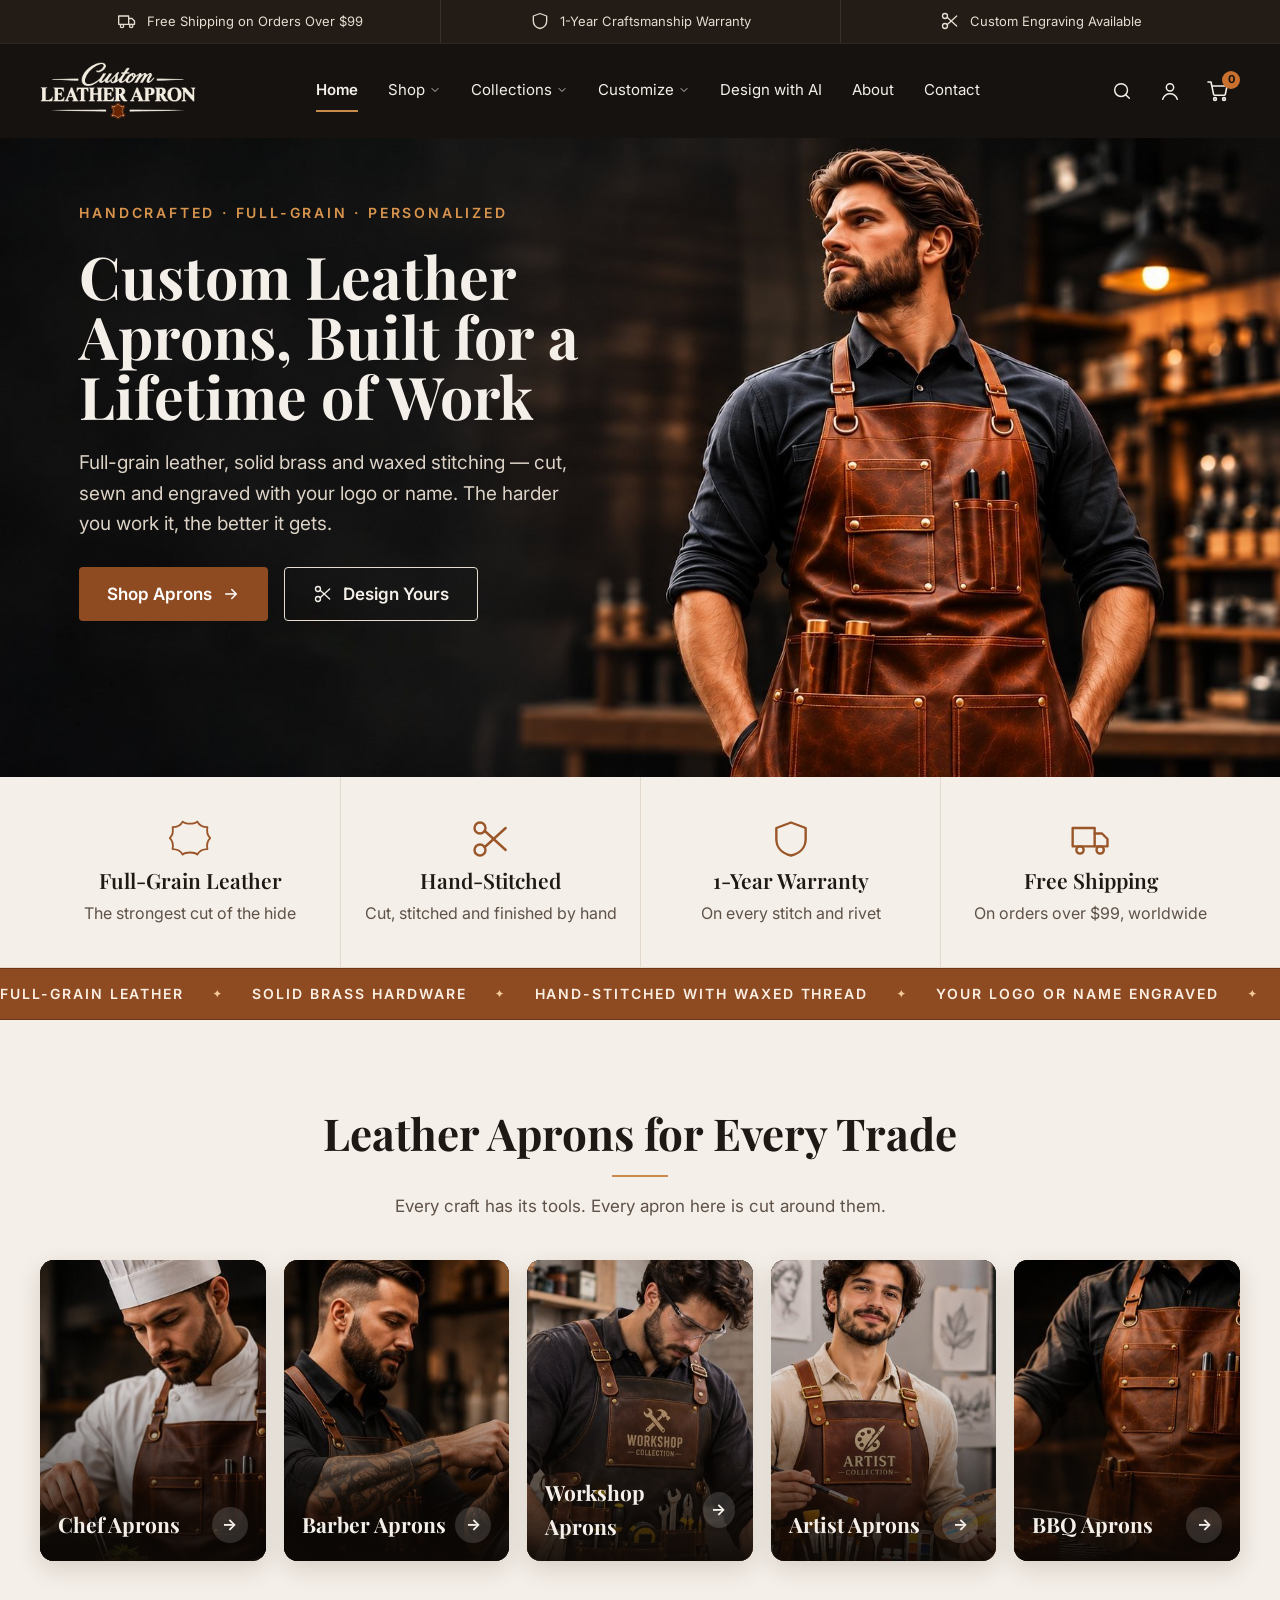
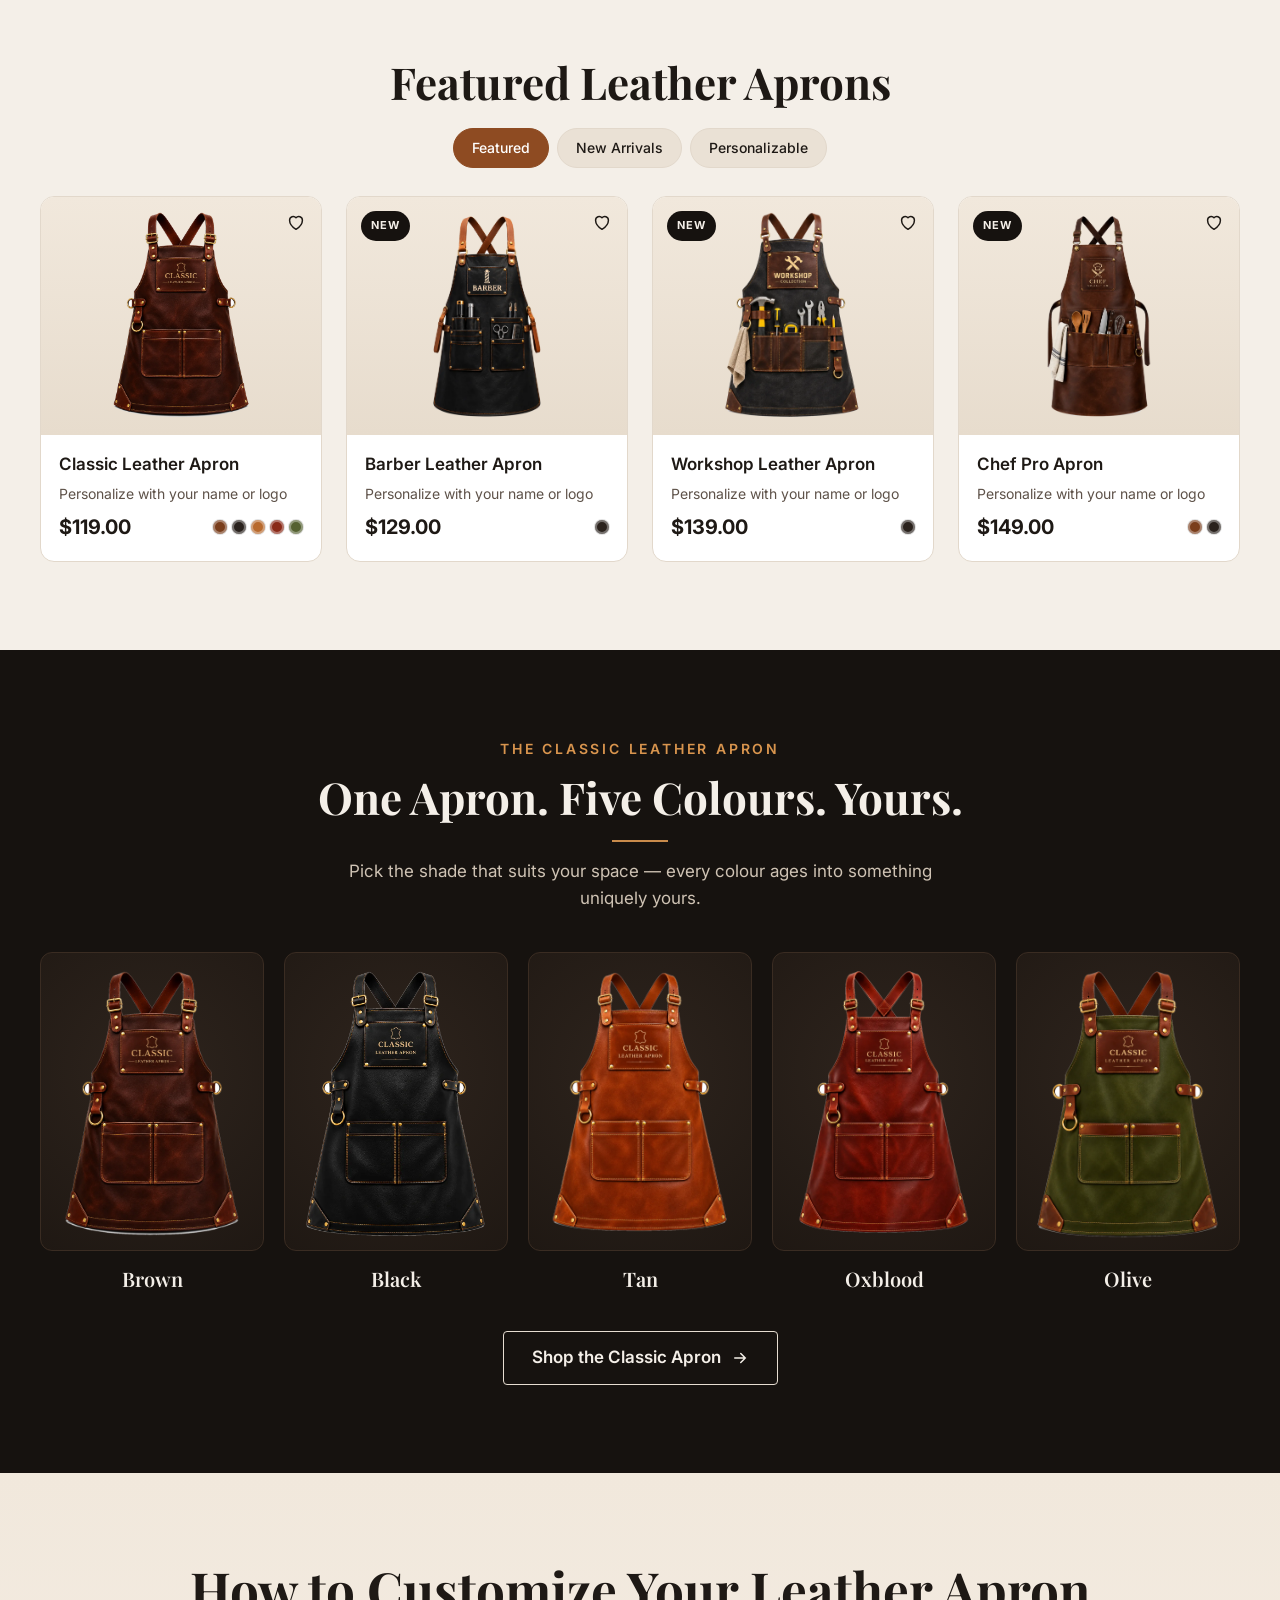
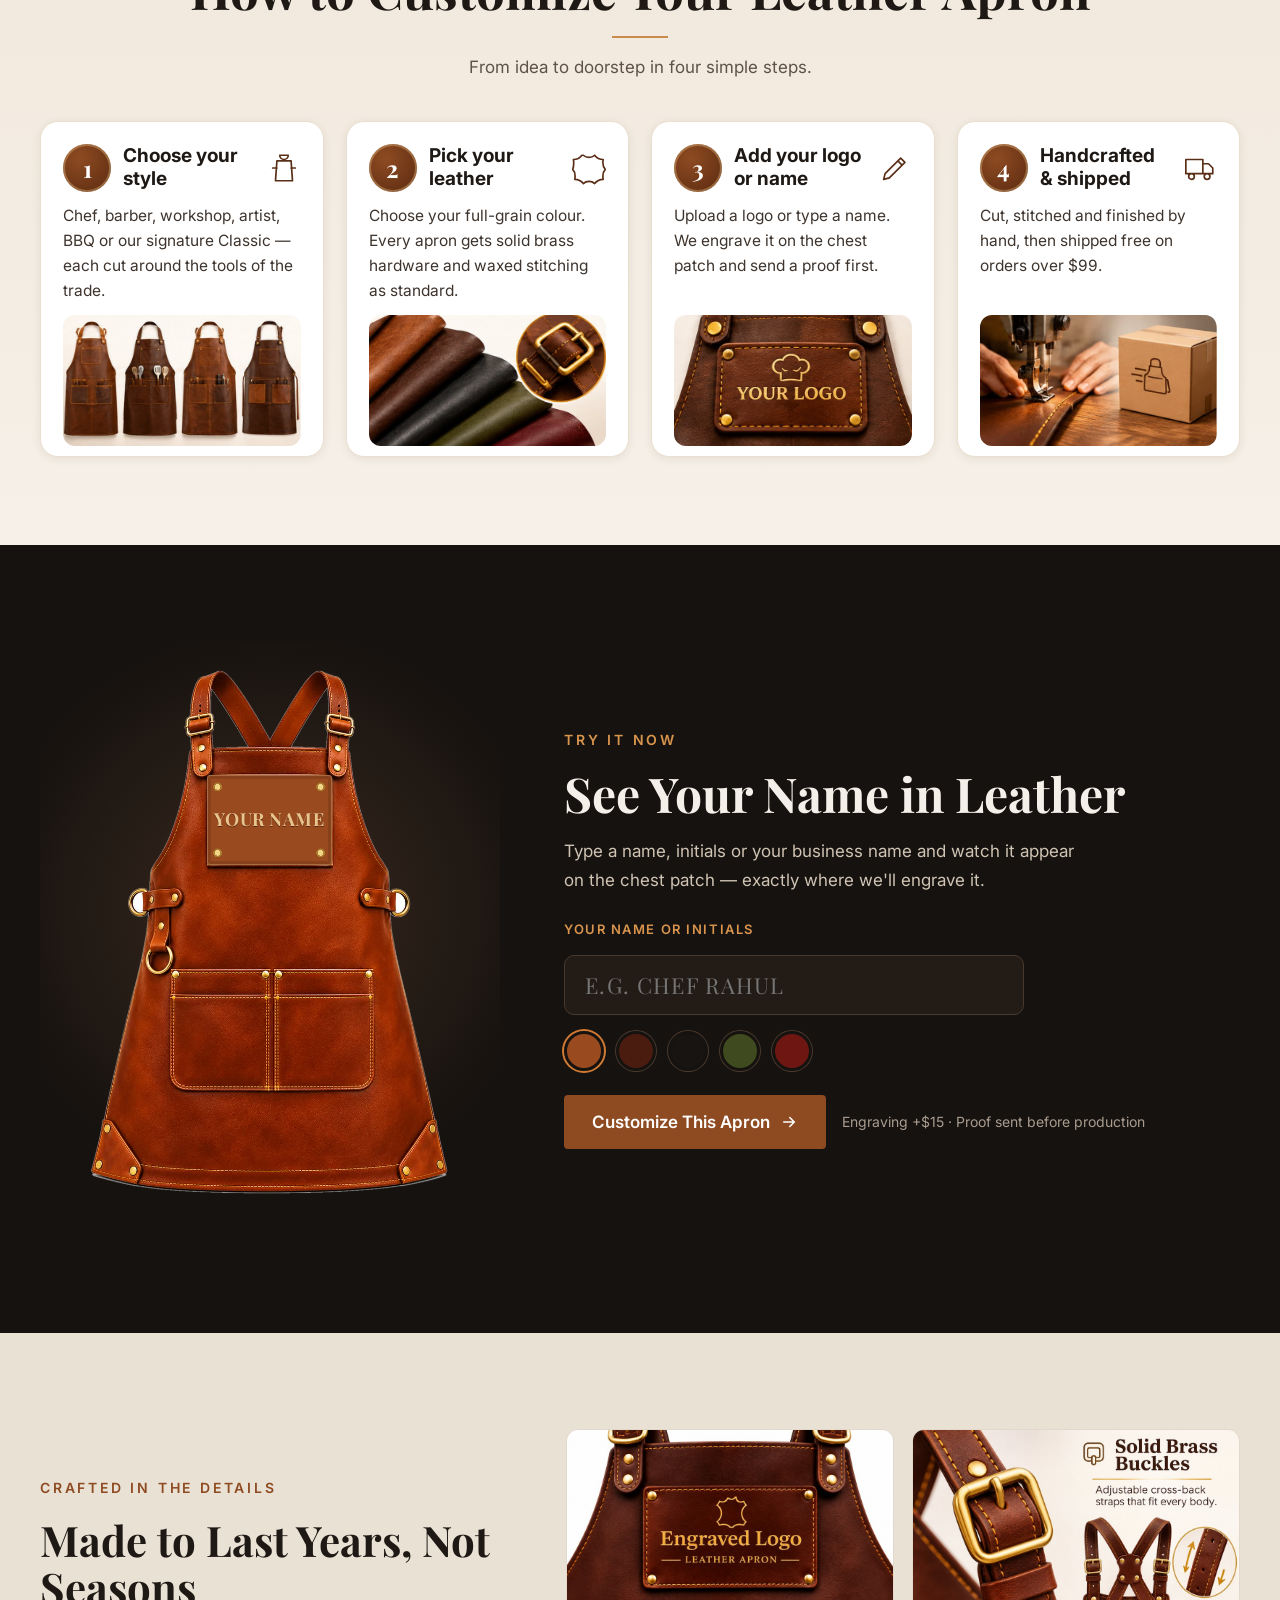
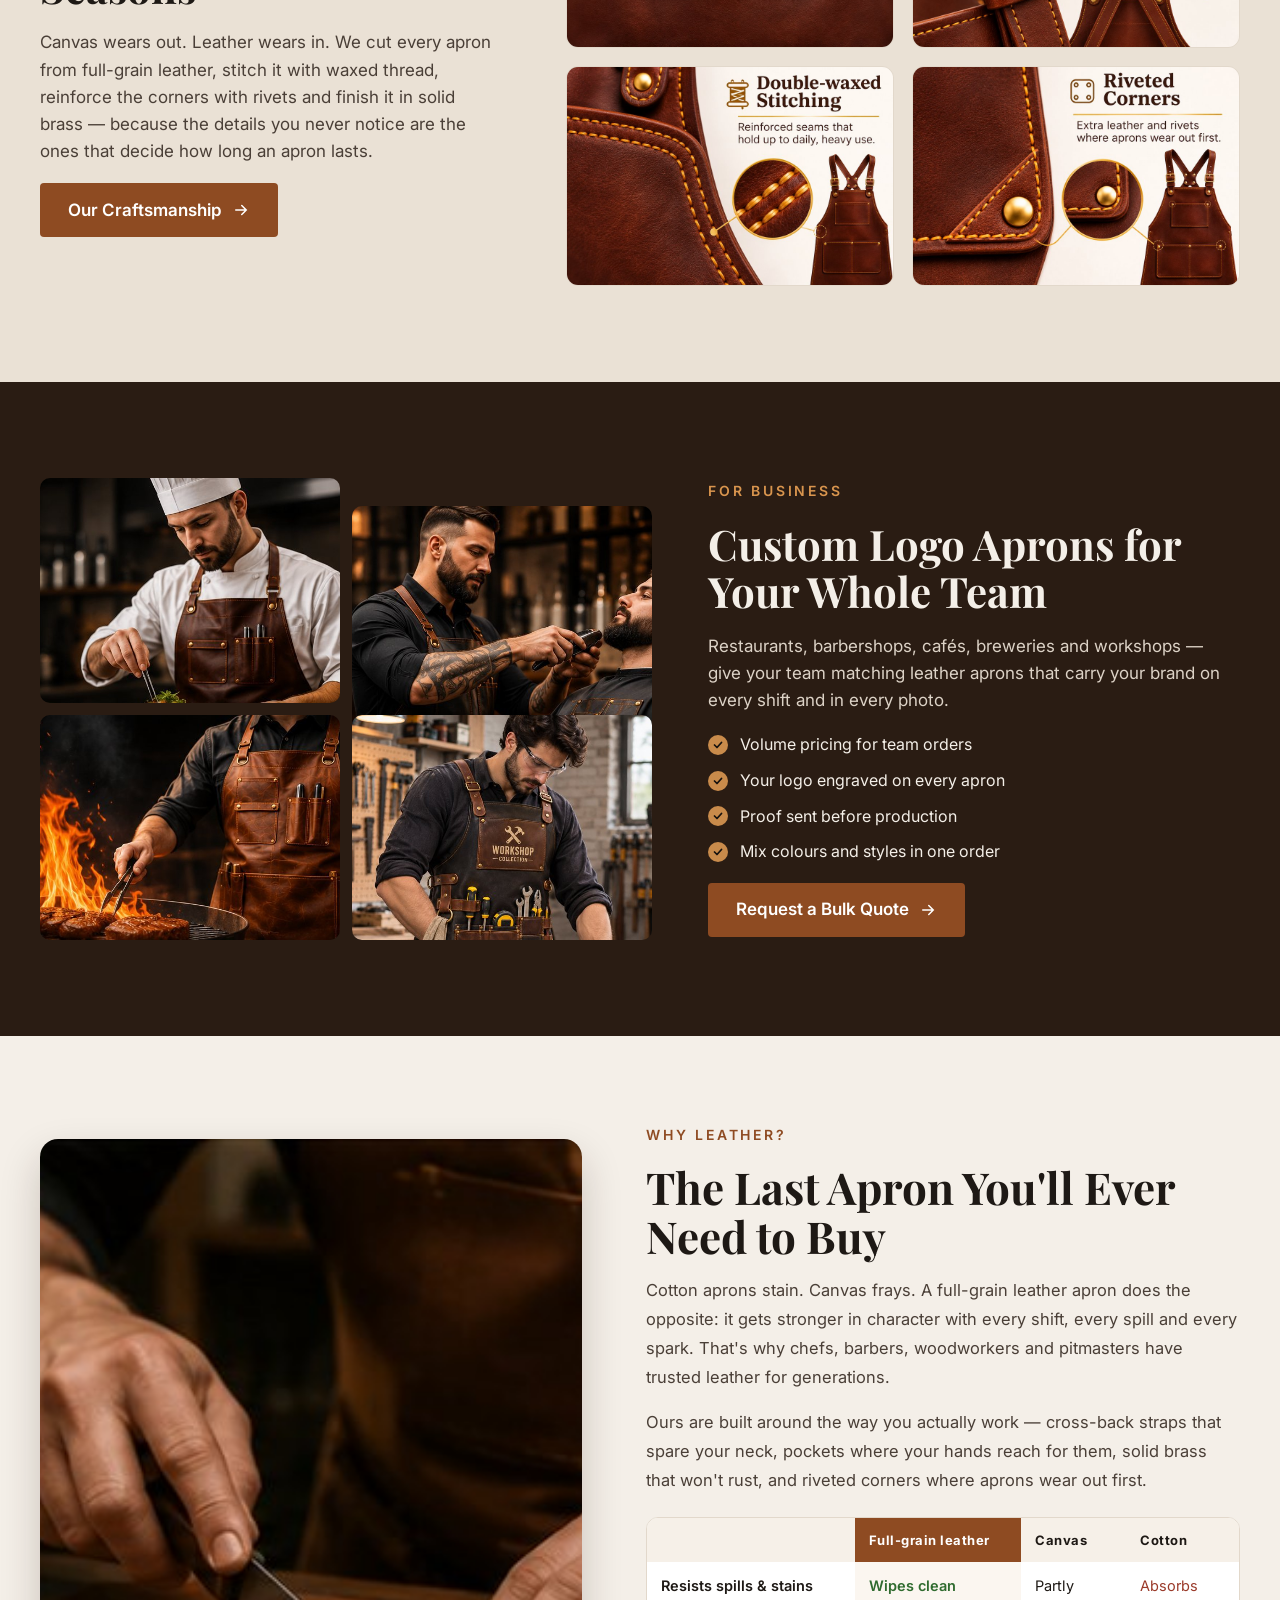
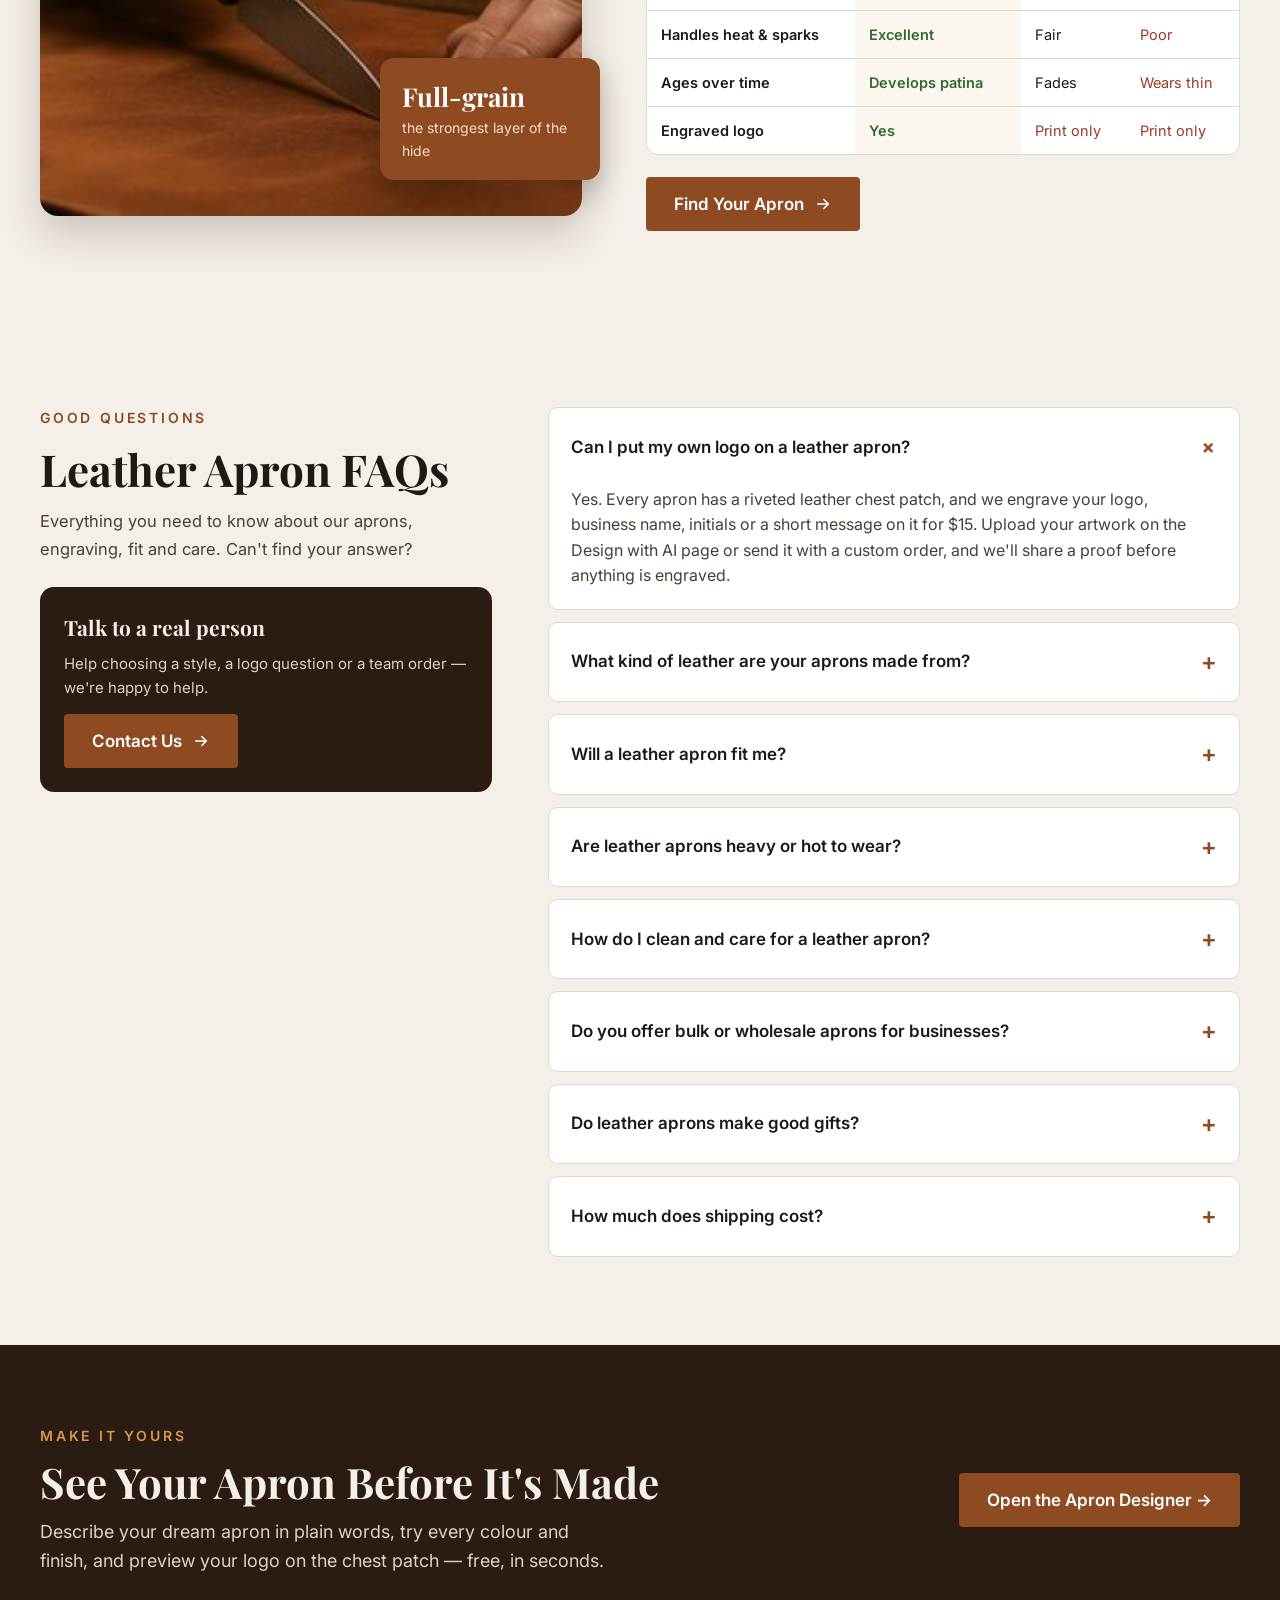
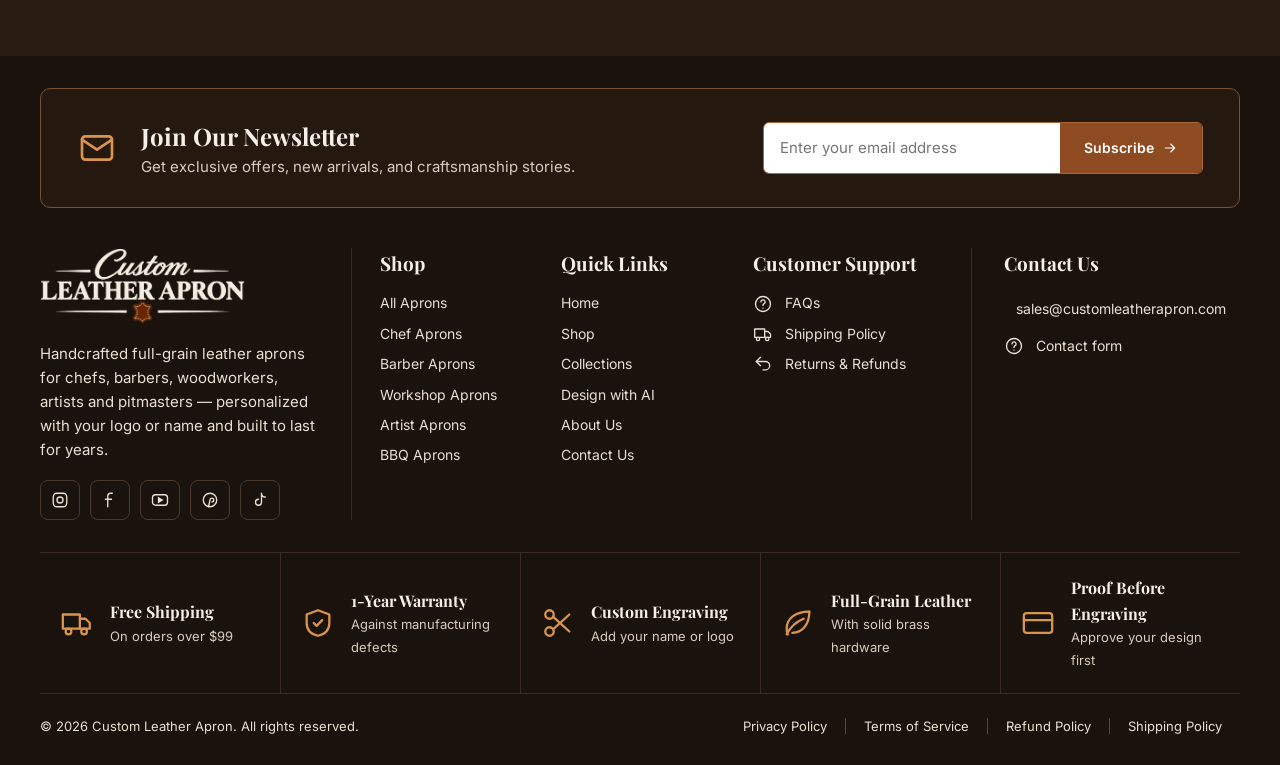
==== commit 99ec9a7c: "Revert "Redesign: quieter editorial look, honest Personalize page, plain copy" This reverts commit 4" ====
--- a/index.html
+++ b/index.html
@@ -27,14 +27,14 @@
 <link rel="manifest" href="site.webmanifest">
 <script type="application/ld+json">{"@context": "https://schema.org", "@type": "Organization", "name": "Custom Leather Apron", "url": "https://dawoodali110.github.io/custom-leather-apron/", "logo": "https://dawoodali110.github.io/custom-leather-apron/assets/img/logo-dark.png", "email": "sales@customleatherapron.com", "description": "Handcrafted full-grain leather aprons for chefs, barbers, woodworkers, artists and pitmasters, personalized with your logo or name."}</script>
 <script type="application/ld+json">{"@context": "https://schema.org", "@type": "WebSite", "name": "Custom Leather Apron", "url": "https://dawoodali110.github.io/custom-leather-apron/"}</script>
-<script type="application/ld+json">{"@context": "https://schema.org", "@type": "FAQPage", "mainEntity": [{"@type": "Question", "name": "Can I put my own logo on a leather apron?", "acceptedAnswer": {"@type": "Answer", "text": "Yes. Every apron has a riveted leather chest patch, and we engrave your logo, business name, initials or a short message on it for $15. Upload your artwork on the Personalize page or send it with your order, and we'll email a proof before anything is engraved."}}, {"@type": "Question", "name": "What kind of leather are your aprons made from?", "acceptedAnswer": {"@type": "Answer", "text": "Full-grain leather, which is the top and strongest layer of the hide. It resists spills and sparks, wipes clean, and gets a deeper colour and softer feel the more you wear it. Every apron has solid brass hardware and waxed stitching."}}, {"@type": "Question", "name": "Will a leather apron fit me?", "acceptedAnswer": {"@type": "Answer", "text": "The straps cross at the back and adjust with brass buckles, so one size fits most adults. Because the straps sit on your shoulders rather than your neck, they're comfortable on long shifts."}}, {"@type": "Question", "name": "Are leather aprons heavy or hot to wear?", "acceptedAnswer": {"@type": "Answer", "text": "They're heavier than canvas, but the cross-back straps spread the weight across your shoulders, so most people stop noticing it quickly. Leather also handles heat from grills, ovens and torches better than cotton or canvas."}}, {"@type": "Question", "name": "How do I clean and care for a leather apron?", "acceptedAnswer": {"@type": "Answer", "text": "Wipe it with a damp cloth after use and let it air-dry away from direct heat. Every few months, rub in a little leather conditioner to keep it supple. Don't machine-wash or tumble-dry it."}}, {"@type": "Question", "name": "Do you offer bulk or wholesale aprons for businesses?", "acceptedAnswer": {"@type": "Answer", "text": "Yes. Restaurants, barbershops, cafés, breweries and workshops get volume pricing, their logo on every apron, and a proof before production. You can mix colours and styles in one order. Ask for a quote on the contact page."}}, {"@type": "Question", "name": "Do leather aprons make good gifts?", "acceptedAnswer": {"@type": "Answer", "text": "They make a good gift for a cook, barber, woodworker, artist or anyone who grills. Add their name or initials to the chest patch and it becomes something they'll use for years."}}, {"@type": "Question", "name": "How much does shipping cost?", "acceptedAnswer": {"@type": "Answer", "text": "Shipping is free on orders over $99, and we ship worldwide. Delivery time depends on where you are and whether the apron is personalized, so contact us for an estimate before you order."}}]}</script>
+<script type="application/ld+json">{"@context": "https://schema.org", "@type": "FAQPage", "mainEntity": [{"@type": "Question", "name": "Can I put my own logo on a leather apron?", "acceptedAnswer": {"@type": "Answer", "text": "Yes. Every apron has a riveted leather chest patch, and we engrave your logo, business name, initials or a short message on it for $15. Upload your artwork on the Design with AI page or send it with a custom order, and we'll share a proof before anything is engraved."}}, {"@type": "Question", "name": "What kind of leather are your aprons made from?", "acceptedAnswer": {"@type": "Answer", "text": "Full-grain leather — the strongest, most natural layer of the hide. It resists spills and sparks, wipes clean, and develops a richer colour and softer feel the more you wear it. Every apron is finished with solid brass hardware and waxed stitching."}}, {"@type": "Question", "name": "Will a leather apron fit me?", "acceptedAnswer": {"@type": "Answer", "text": "Our aprons use adjustable cross-back straps with solid brass buckles, so one size comfortably fits most adults. Cross-back straps rest on your shoulders rather than your neck, which makes them far more comfortable on long shifts."}}, {"@type": "Question", "name": "Are leather aprons heavy or hot to wear?", "acceptedAnswer": {"@type": "Answer", "text": "A good leather apron feels substantial, not heavy — and because the cross-back straps spread the weight across your shoulders, most people forget they're wearing it within minutes. Leather also handles heat from grills, ovens and torches far better than cotton or canvas."}}, {"@type": "Question", "name": "How do I clean and care for a leather apron?", "acceptedAnswer": {"@type": "Answer", "text": "Wipe it down with a damp cloth after use and let it air-dry away from direct heat. Every few months, rub in a little leather conditioner to keep it supple. Never machine-wash or tumble-dry leather."}}, {"@type": "Question", "name": "Do you offer bulk or wholesale aprons for businesses?", "acceptedAnswer": {"@type": "Answer", "text": "Yes. Restaurants, barbershops, cafés, breweries and workshops get volume pricing, their logo engraved on every apron, and a proof before production. You can mix colours and styles in one order — just request a quote on our contact page."}}, {"@type": "Question", "name": "Do leather aprons make good gifts?", "acceptedAnswer": {"@type": "Answer", "text": "They're one of the most personal gifts you can give a cook, barber, woodworker, artist or grill master. Add their name or initials to the chest patch and you have something they'll use for years."}}, {"@type": "Question", "name": "How much does shipping cost?", "acceptedAnswer": {"@type": "Answer", "text": "Shipping is free on orders over $99, and we ship worldwide. Delivery times depend on your location and whether your apron is personalized — contact us for an estimate before you order."}}]}</script>
 <!-- seo:end -->
 <link rel="preconnect" href="https://fonts.googleapis.com">
-<link href="https://fonts.googleapis.com/css2?family=Newsreader:opsz,wght@6..72,400;6..72,500;6..72,600&family=Inter:wght@400;500;600;700&display=swap" rel="stylesheet">
-<link rel="stylesheet" href="assets/styles.css?v=1795705890">
-<script src="assets/config.js?v=1795705890" defer></script>
-<script src="assets/db.js?v=1795705890" defer></script>
-<script src="assets/site.js?v=1795705890" defer></script>
+<link href="https://fonts.googleapis.com/css2?family=Playfair+Display:wght@600;700&family=Inter:wght@400;500;600;700&display=swap" rel="stylesheet">
+<link rel="stylesheet" href="assets/styles.css?v=1795705193">
+<script src="assets/config.js?v=1795705193" defer></script>
+<script src="assets/db.js?v=1795705193" defer></script>
+<script src="assets/site.js?v=1795705193" defer></script>
 </head>
 <body data-page="home">
 <div id="site-header"></div>
@@ -43,72 +43,81 @@
     <img class="hero-bg" src="assets/img/hero-banner.jpg" srcset="assets/img/hero-banner-sm.jpg 900w, assets/img/hero-banner.jpg 1774w" sizes="100vw" alt="Craftsman wearing a hand-stitched brown leather apron with brass hardware and tool pockets in a workshop" fetchpriority="high">
     <div class="wrap">
       <div class="hero-text">
-        <h1 id="hero-title">Full-grain leather aprons, made to order</h1>
-        <p>Cross-back straps, solid brass hardware and waxed stitching. Add a name or logo to the chest patch for $15 and we email you a proof before we engrave it.</p>
-        <div class="hero-actions">
-          <a class="btn btn-primary" href="shop.html">Shop aprons</a>
-          <a class="btn btn-outline" href="personalize.html">Personalize one</a>
-        </div>
-      </div>
-    </div>
-  </section>
-
-  <div class="spec-strip"><div class="wrap">
-    <span>Full-grain leather</span><span>Solid brass hardware</span><span>Free shipping over $99</span><span>1-year warranty on stitching and hardware</span>
-  </div></div>
-
-  <section class="block">
-    <div class="wrap">
-      <div class="block-head"><h2>Shop by trade</h2><a class="more" href="shop.html">All aprons</a></div>
-      <div class="trades">
-        <a href="shop.html?cat=chef"><span><img src="assets/img/tile-chef.jpg" alt="Chef plating a dish in a brown leather chef apron" loading="lazy" style="object-position:center 35%"></span>Chef</a>
-        <a href="shop.html?cat=barber"><span><img src="assets/img/tile-barber.jpg" alt="Barber trimming a beard in a black leather barber apron" loading="lazy" style="object-position:40% 40%"></span>Barber</a>
-        <a href="shop.html?cat=workshop"><span><img src="assets/img/tile-workshop.jpg" alt="Woodworker in a leather workshop apron full of tools" loading="lazy" style="object-position:center 40%"></span>Workshop</a>
-        <a href="shop.html?cat=artist"><span><img src="assets/img/tile-artist.jpg" alt="Painter at an easel wearing a leather artist apron" loading="lazy" style="object-position:center 35%"></span>Artist</a>
-        <a href="shop.html?cat=bbq"><span><img src="assets/img/tile-bbq.jpg" alt="Pitmaster grilling over open flames in a leather BBQ apron" loading="lazy" style="object-position:70% 40%"></span>BBQ</a>
-      </div>
-    </div>
-  </section>
-
-  <section class="block" style="padding-top:0">
-    <div class="wrap">
-      <div class="block-head"><h2>The aprons</h2><div class="tabs-text" id="featured-tabs" role="group" aria-label="Filter aprons"></div></div>
+        <div class="eyebrow">Handcrafted · Full-Grain · Personalized</div>
+        <h1 id="hero-title">Custom Leather Aprons, Built for a Lifetime of Work</h1>
+        <p>Full-grain leather, solid brass and waxed stitching — cut, sewn and engraved with your logo or name. The harder you work it, the better it gets.</p>
+        <div style="display:flex;flex-wrap:wrap;gap:16px;padding-top:6px">
+          <a class="btn btn-primary" href="shop.html">Shop Aprons <svg aria-hidden="true" width="18" height="18" viewBox="0 0 24 24" fill="none" stroke="currentColor" stroke-width="2" stroke-linecap="round"><path d="M5 12h14M13 6l6 6-6 6"/></svg></a>
+          <a class="btn btn-outline" href="design-ai.html"><svg aria-hidden="true" width="20" height="20" viewBox="0 0 24 24" fill="none" stroke="currentColor" stroke-width="1.6" stroke-linecap="round"><circle cx="6" cy="6" r="3"/><circle cx="6" cy="18" r="3"/><path d="M8.5 7.5L20 18M8.5 16.5L20 6"/></svg> Design Yours</a>
+        </div>
+      </div>
+    </div>
+  </section>
+
+  <section class="features">
+    <div class="wrap">
+      <div class="feature"><svg aria-hidden="true" width="44" height="44" viewBox="0 0 48 48" fill="none" stroke="#9A5528" stroke-width="2" stroke-linejoin="round"><path d="M16 5c3 3 13 3 16 0 2 4 6 6 11 6-1 5 0 9 3 12-3 3-4 7-3 12-5 0-9 2-11 6-3-3-13-3-16 0-2-4-6-6-11-6 1-5 0-9-3-12 3-3 4-7 3-12 5 0 9-2 11-6z"/></svg><h3>Full-Grain Leather</h3><div>The strongest cut of the hide</div></div>
+      <div class="feature"><svg aria-hidden="true" width="44" height="44" viewBox="0 0 24 24" fill="none" stroke="#9A5528" stroke-width="1.3" stroke-linecap="round"><circle cx="6" cy="6" r="3"/><circle cx="6" cy="18" r="3"/><path d="M8.5 7.5L20 18M8.5 16.5L20 6"/></svg><h3>Hand-Stitched</h3><div>Cut, stitched and finished by hand</div></div>
+      <div class="feature"><svg aria-hidden="true" width="44" height="44" viewBox="0 0 24 24" fill="none" stroke="#9A5528" stroke-width="1.3" stroke-linejoin="round"><path d="M12 3l8 3v6c0 5-3.5 8-8 9-4.5-1-8-4-8-9V6z"/></svg><h3>1-Year Warranty</h3><div>On every stitch and rivet</div></div>
+      <div class="feature"><svg aria-hidden="true" width="44" height="44" viewBox="0 0 24 24" fill="none" stroke="#9A5528" stroke-width="1.3" stroke-linecap="round" stroke-linejoin="round"><path d="M2 6h12v10H2z"/><path d="M14 9h4l3 3v4h-7"/><circle cx="6" cy="18" r="2"/><circle cx="17" cy="18" r="2"/></svg><h3>Free Shipping</h3><div>On orders over $99, worldwide</div></div>
+    </div>
+  </section>
+  <div class="marquee" aria-label="Full-grain leather, Solid brass hardware, Hand-stitched with waxed thread, Your logo or name engraved, Cross-back comfort straps, Free shipping over $99, 1-year craftsmanship warranty"><div class="marquee-track" aria-hidden="true"><span>Full-grain leather</span><i aria-hidden="true">✦</i><span>Solid brass hardware</span><i aria-hidden="true">✦</i><span>Hand-stitched with waxed thread</span><i aria-hidden="true">✦</i><span>Your logo or name engraved</span><i aria-hidden="true">✦</i><span>Cross-back comfort straps</span><i aria-hidden="true">✦</i><span>Free shipping over $99</span><i aria-hidden="true">✦</i><span>1-year craftsmanship warranty</span><i aria-hidden="true">✦</i><span>Full-grain leather</span><i aria-hidden="true">✦</i><span>Solid brass hardware</span><i aria-hidden="true">✦</i><span>Hand-stitched with waxed thread</span><i aria-hidden="true">✦</i><span>Your logo or name engraved</span><i aria-hidden="true">✦</i><span>Cross-back comfort straps</span><i aria-hidden="true">✦</i><span>Free shipping over $99</span><i aria-hidden="true">✦</i><span>1-year craftsmanship warranty</span><i aria-hidden="true">✦</i></div></div>
+
+
+  <section class="section" style="padding-bottom:40px">
+    <div class="wrap">
+      <div class="section-title reveal"><h2>Leather Aprons for Every Trade</h2><div class="rule"></div><p class="section-lede">Every craft has its tools. Every apron here is cut around them.</p></div>
+      <div class="collections v2 reveal">
+        <a class="collection" href="shop.html?cat=chef"><div class="art photo"><img src="assets/img/tile-chef.jpg" alt="Chef plating a dish in a brown leather chef apron" loading="lazy" style="object-position:center 35%"></div><div class="label">Chef Aprons <span aria-hidden="true">→</span></div></a>
+        <a class="collection" href="shop.html?cat=barber"><div class="art photo"><img src="assets/img/tile-barber.jpg" alt="Barber trimming a client's beard in a black leather barber apron" loading="lazy" style="object-position:40% 40%"></div><div class="label">Barber Aprons <span aria-hidden="true">→</span></div></a>
+        <a class="collection" href="shop.html?cat=workshop"><div class="art photo"><img src="assets/img/tile-workshop.jpg" alt="Woodworker planing timber in a leather workshop apron full of tools" loading="lazy" style="object-position:center 40%"></div><div class="label">Workshop Aprons <span aria-hidden="true">→</span></div></a>
+        <a class="collection" href="shop.html?cat=artist"><div class="art photo"><img src="assets/img/tile-artist.jpg" alt="Painter at an easel wearing a leather artist apron with brush pockets" loading="lazy" style="object-position:center 35%"></div><div class="label">Artist Aprons <span aria-hidden="true">→</span></div></a>
+        <a class="collection" href="shop.html?cat=bbq"><div class="art photo"><img src="assets/img/tile-bbq.jpg" alt="Pitmaster grilling steaks over open flames in a leather BBQ apron" loading="lazy" style="object-position:70% 40%"></div><div class="label">BBQ Aprons <span aria-hidden="true">→</span></div></a>
+      </div>
+    </div>
+  </section>
+
+  <section class="section" style="padding-top:56px">
+    <div class="wrap">
+      <div class="section-title" style="margin-bottom:28px"><h2 style="margin-bottom:22px">Featured Leather Aprons</h2><div class="pills" id="featured-tabs" role="group" aria-label="Featured filter"></div></div>
       <div class="grid" id="featured-grid"></div>
     </div>
   </section>
 
-  <section class="block hues">
-    <div class="wrap">
-      <div class="block-head"><div><h2>The Classic, in five colours</h2><p>Same pattern and hardware in each. All five darken and soften as you wear them.</p></div><a class="more" href="product.html?id=classic">Shop the Classic</a></div>
-      <div class="hue-grid"><a class="hue-card" href="product.html?id=classic&amp;color=brown"><span class="hue-img"><img src="assets/img/product-classic-brown.webp" alt="Classic Leather Apron in Brown" loading="lazy"></span><span class="hue-name">Brown</span></a><a class="hue-card" href="product.html?id=classic&amp;color=black"><span class="hue-img"><img src="assets/img/product-classic-black.webp" alt="Classic Leather Apron in Black" loading="lazy"></span><span class="hue-name">Black</span></a><a class="hue-card" href="product.html?id=classic&amp;color=tan"><span class="hue-img"><img src="assets/img/product-classic-tan.webp" alt="Classic Leather Apron in Tan" loading="lazy"></span><span class="hue-name">Tan</span></a><a class="hue-card" href="product.html?id=classic&amp;color=oxblood"><span class="hue-img"><img src="assets/img/product-classic-oxblood.webp" alt="Classic Leather Apron in Oxblood" loading="lazy"></span><span class="hue-name">Oxblood</span></a><a class="hue-card" href="product.html?id=classic&amp;color=olive"><span class="hue-img"><img src="assets/img/product-classic-olive.webp" alt="Classic Leather Apron in Olive" loading="lazy"></span><span class="hue-name">Olive</span></a></div>
-    </div>
-  </section>
-
-  <section class="block">
-    <div class="wrap">
-      <div class="block-head"><h2>How a custom order works</h2></div>
-      <ol class="steps-plain">
-        <li><img src="assets/img/step-1.jpg" alt="Four leather aprons in different styles" loading="lazy" width="600" height="330"><h3>Choose a style</h3><p>Chef, barber, workshop, artist, BBQ or the Classic. Each has pockets laid out for that kind of work.</p></li>
-        <li><img src="assets/img/step-2.jpg" alt="Swatches of brown, black, olive and burgundy leather with a brass buckle" loading="lazy" width="600" height="330"><h3>Pick the leather</h3><p>Choose a colour. Brass hardware and waxed stitching come on every apron.</p></li>
-        <li><img src="assets/img/step-3.jpg" alt="Leather chest patch engraved with a logo" loading="lazy" width="600" height="330"><h3>Add a name or logo</h3><p>Type the text or send us your logo. We email a proof and wait for your OK.</p></li>
-        <li><img src="assets/img/step-4.jpg" alt="Leather being stitched on a sewing machine next to a shipping box" loading="lazy" width="600" height="330"><h3>We make and ship it</h3><p>Cut, stitched and engraved, then shipped to you. Free shipping over $99.</p></li>
-      </ol>
-    </div>
-  </section>
-
+  <!-- Colours -->
+  <section class="hues">
+    <div class="wrap">
+      <div class="section-title"><div class="eyebrow" style="margin-bottom:12px">The Classic Leather Apron</div><h2>One Apron. Five Colours. Yours.</h2><div class="rule"></div><p class="section-lede" style="color:#CFC3B4">Pick the shade that suits your space — every colour ages into something uniquely yours.</p></div>
+      <div class="hue-grid reveal"><a class="hue-card" href="product.html?id=classic&amp;color=brown"><span class="hue-img"><img src="assets/img/product-classic-brown.webp" alt="Classic Leather Apron in Brown" loading="lazy"></span><span class="hue-name">Brown</span></a><a class="hue-card" href="product.html?id=classic&amp;color=black"><span class="hue-img"><img src="assets/img/product-classic-black.webp" alt="Classic Leather Apron in Black" loading="lazy"></span><span class="hue-name">Black</span></a><a class="hue-card" href="product.html?id=classic&amp;color=tan"><span class="hue-img"><img src="assets/img/product-classic-tan.webp" alt="Classic Leather Apron in Tan" loading="lazy"></span><span class="hue-name">Tan</span></a><a class="hue-card" href="product.html?id=classic&amp;color=oxblood"><span class="hue-img"><img src="assets/img/product-classic-oxblood.webp" alt="Classic Leather Apron in Oxblood" loading="lazy"></span><span class="hue-name">Oxblood</span></a><a class="hue-card" href="product.html?id=classic&amp;color=olive"><span class="hue-img"><img src="assets/img/product-classic-olive.webp" alt="Classic Leather Apron in Olive" loading="lazy"></span><span class="hue-name">Olive</span></a></div>
+      <div style="text-align:center;margin-top:36px"><a class="btn btn-outline" href="product.html?id=classic">Shop the Classic Apron <svg aria-hidden="true" width="18" height="18" viewBox="0 0 24 24" fill="none" stroke="currentColor" stroke-width="2" stroke-linecap="round"><path d="M5 12h14M13 6l6 6-6 6"/></svg></a></div>
+    </div>
+  </section>
+
+  <!-- How it works -->
+  <section class="section how">
+    <div class="wrap">
+      <div class="section-title"><h2>How to Customize Your Leather Apron</h2><div class="rule"></div><p class="section-lede">From idea to doorstep in four simple steps.</p></div>
+      <div class="steps reveal"><div class="step"><div class="step-head"><span class="step-num">1</span><h3>Choose your style</h3><svg aria-hidden="true" width="34" height="34" viewBox="0 0 24 24" fill="none" stroke="#5A2F17" stroke-width="1.2" stroke-linecap="round" stroke-linejoin="round"><path d="M9 3h6M9 3a3 3 0 0 0 6 0 M7 7h10l1 14H6z M4 12h3M17 12h3"/></svg></div><p>Chef, barber, workshop, artist, BBQ or our signature Classic — each cut around the tools of the trade.</p><img src="assets/img/step-1.jpg" alt="Four leather aprons in different styles" loading="lazy" width="600" height="330"></div><div class="step"><div class="step-head"><span class="step-num">2</span><h3>Pick your leather</h3><svg aria-hidden="true" width="34" height="34" viewBox="0 0 24 24" fill="none" stroke="#5A2F17" stroke-width="1.2" stroke-linecap="round" stroke-linejoin="round"><path d="M8 3c2 2 6 2 8 0 1.5 2 3.5 3 6 3-.5 3 0 5.5 1.5 7-1.5 1.5-2 4-1.5 7-2.5 0-4.5 1-6 3-2-2-6-2-8 0-1.5-2-3.5-3-6-3 .5-3 0-5.5-1.5-7C1 11.5 1.5 9 1 6c2.5 0 4.5-1 6-3z"/></svg></div><p>Choose your full-grain colour. Every apron gets solid brass hardware and waxed stitching as standard.</p><img src="assets/img/step-2.jpg" alt="Swatches of brown, black, olive and burgundy leather with a brass buckle" loading="lazy" width="600" height="330"></div><div class="step"><div class="step-head"><span class="step-num">3</span><h3>Add your logo or name</h3><svg aria-hidden="true" width="34" height="34" viewBox="0 0 24 24" fill="none" stroke="#5A2F17" stroke-width="1.2" stroke-linecap="round" stroke-linejoin="round"><path d="M4 20l4-1 11-11-3-3L5 16z M14 7l3 3"/></svg></div><p>Upload a logo or type a name. We engrave it on the chest patch and send a proof first.</p><img src="assets/img/step-3.jpg" alt="Leather chest patch engraved with YOUR LOGO in gold" loading="lazy" width="600" height="330"></div><div class="step"><div class="step-head"><span class="step-num">4</span><h3>Handcrafted &amp; shipped</h3><svg aria-hidden="true" width="34" height="34" viewBox="0 0 24 24" fill="none" stroke="#5A2F17" stroke-width="1.2" stroke-linecap="round" stroke-linejoin="round"><path d="M2 6h12v10H2z M14 9h4l3 3v4h-7 M8 18a2 2 0 1 1-4 0 2 2 0 0 1 4 0z M19 18a2 2 0 1 1-4 0 2 2 0 0 1 4 0z"/></svg></div><p>Cut, stitched and finished by hand, then shipped free on orders over $99.</p><img src="assets/img/step-4.jpg" alt="Leather being stitched on a sewing machine next to a shipping box" loading="lazy" width="600" height="330"></div></div></div>
+    </div>
+  </section>
+
+
+  <!-- Personalize preview -->
   <section class="personalize">
     <div class="wrap">
-      <div class="pz-preview" aria-live="polite">
+      <div class="pz-preview reveal" aria-live="polite">
         <div class="pz-frame">
           <img src="assets/img/ai-logo-cognac.webp" alt="Cognac leather apron with an engraved chest patch" loading="lazy" width="760" height="1013">
           <div class="pz-patch"><span id="pz-text">YOUR NAME</span></div>
         </div>
       </div>
       <div class="pz-copy">
-        <h2>Try your name on the patch</h2>
-        <p>Type a name, initials or a business name to see it on the chest patch. This is the patch we engrave.</p>
-        <label class="pz-label" for="pz-input">Name or initials</label>
-        <input id="pz-input" class="pz-input" type="text" maxlength="14" placeholder="e.g. Chef Rahul" autocomplete="off">
+        <div class="eyebrow">Try it now</div>
+        <h2>See Your Name in Leather</h2>
+        <p>Type a name, initials or your business name and watch it appear on the chest patch — exactly where we'll engrave it.</p>
+        <label class="pz-label" for="pz-input">Your name or initials</label>
+        <input id="pz-input" class="pz-input" type="text" maxlength="14" placeholder="e.g. CHEF RAHUL" autocomplete="off">
         <div class="pz-colours" role="group" aria-label="Leather colour">
           <button type="button" class="on" data-pz="cognac" aria-pressed="true" aria-label="Cognac" style="background:#9A4A1F"></button>
           <button type="button" data-pz="dark" aria-pressed="false" aria-label="Dark brown" style="background:#4A1C10"></button>
@@ -117,79 +126,102 @@
           <button type="button" data-pz="burgundy" aria-pressed="false" aria-label="Burgundy" style="background:#6E1712"></button>
         </div>
         <div class="pz-actions">
-          <a class="btn btn-primary" id="pz-go" href="personalize.html">Personalize this apron</a>
-          <span class="pz-note">Engraving $15. Proof emailed before we start.</span>
-        </div>
-      </div>
-    </div>
-  </section>
-
-  <section class="block">
-    <div class="wrap craft-v3">
+          <a class="btn btn-primary" id="pz-go" href="design-ai.html">Customize This Apron <svg aria-hidden="true" width="18" height="18" viewBox="0 0 24 24" fill="none" stroke="currentColor" stroke-width="2" stroke-linecap="round"><path d="M5 12h14M13 6l6 6-6 6"/></svg></a>
+          <span class="pz-note">Engraving +$15 · Proof sent before production</span>
+        </div>
+      </div>
+    </div>
+  </section>
+
+  <!-- Craftsmanship -->
+  <section class="craft">
+    <div class="wrap">
       <div class="craft-text">
-        <h2>What goes into each apron</h2>
-        <p>Full-grain is the top layer of the hide, the part that hasn't been sanded or split, so it's the toughest and the one that ages well. We stitch it with waxed thread, rivet the corners where aprons usually tear, and use solid brass for the buckles and rings so nothing rusts.</p>
-        <a class="more" href="about.html">How they're made</a>
-      </div>
-      <div class="detail-grid">
-        <figure class="detail"><img src="assets/img/detail-patch.jpg" alt="Gold lettering debossed on a riveted leather patch" loading="lazy" width="900" height="600"></figure>
-        <figure class="detail"><img src="assets/img/detail-buckle.jpg" alt="Solid brass buckle on an adjustable cross-back strap" loading="lazy" width="900" height="600"></figure>
-        <figure class="detail"><img src="assets/img/detail-stitch.jpg" alt="Close-up of waxed stitching on a leather seam" loading="lazy" width="900" height="600"></figure>
-        <figure class="detail"><img src="assets/img/detail-corner.jpg" alt="Riveted leather corner of an apron" loading="lazy" width="900" height="600"></figure>
-      </div>
-    </div>
-  </section>
-
+        <div class="eyebrow" style="color:#8E4B22">Crafted in the details</div>
+        <h2>Made to Last Years, Not Seasons</h2>
+        <p>Canvas wears out. Leather wears in. We cut every apron from full-grain leather, stitch it with waxed thread, reinforce the corners with rivets and finish it in solid brass — because the details you never notice are the ones that decide how long an apron lasts.</p>
+        <a class="btn btn-primary" href="about.html">Our Craftsmanship <svg aria-hidden="true" width="18" height="18" viewBox="0 0 24 24" fill="none" stroke="currentColor" stroke-width="2" stroke-linecap="round"><path d="M5 12h14M13 6l6 6-6 6"/></svg></a>
+      </div>
+      <div class="detail-grid reveal"><figure class="detail photo-only"><img src="assets/img/detail-patch.jpg" alt="Engraved logo patch: gold “Engraved Logo” lettering debossed on a riveted leather patch" loading="lazy" width="900" height="600"></figure><figure class="detail photo-only"><img src="assets/img/detail-buckle.jpg" alt="Solid brass buckles: adjustable cross-back straps that fit every body" loading="lazy" width="900" height="600"></figure><figure class="detail photo-only"><img src="assets/img/detail-stitch.jpg" alt="Double-waxed stitching: reinforced seams that hold up to daily, heavy use" loading="lazy" width="900" height="600"></figure><figure class="detail photo-only"><img src="assets/img/detail-corner.jpg" alt="Riveted corners: extra leather and rivets where aprons wear out first" loading="lazy" width="900" height="600"></figure></div>
+    </div>
+  </section>
+
+  <!-- Business -->
   <section class="biz">
     <div class="wrap">
-      <div class="biz-photos" aria-hidden="true">
+      <div class="biz-photos reveal" aria-hidden="true">
         <img src="assets/img/tile-chef.jpg" alt="" loading="lazy"><img src="assets/img/tile-barber.jpg" alt="" loading="lazy"><img src="assets/img/tile-bbq.jpg" alt="" loading="lazy"><img src="assets/img/tile-workshop.jpg" alt="" loading="lazy">
       </div>
       <div class="biz-text">
-        <h2>Aprons for your whole team</h2>
-        <p>Restaurants, barbershops, cafés and studios order matching aprons with their logo on every one. Tell us how many you need and which styles, and we'll come back with a price per apron.</p>
+        <div class="eyebrow">For Business</div>
+        <h2>Custom Logo Aprons for Your Whole Team</h2>
+        <p>Restaurants, barbershops, cafés, breweries and workshops — give your team matching leather aprons that carry your brand on every shift and in every photo.</p>
         <ul>
-          <li>Volume pricing on team orders</li>
-          <li>Your logo on every apron, with a proof first</li>
+          <li>Volume pricing for team orders</li>
+          <li>Your logo engraved on every apron</li>
+          <li>Proof sent before production</li>
           <li>Mix colours and styles in one order</li>
         </ul>
-        <a class="btn btn-primary" href="contact.html?topic=bulk">Ask for a team quote</a>
-      </div>
-    </div>
-  </section>
-
-  <section class="block">
+        <a class="btn btn-primary" href="contact.html">Request a Bulk Quote <svg aria-hidden="true" width="18" height="18" viewBox="0 0 24 24" fill="none" stroke="currentColor" stroke-width="2" stroke-linecap="round"><path d="M5 12h14M13 6l6 6-6 6"/></svg></a>
+      </div>
+    </div>
+  </section>
+
+  <!-- Why leather -->
+  <section class="section why">
     <div class="wrap why-grid">
-      <div class="why-media"><img src="assets/img/about-craft.jpg" alt="Leatherworker hand-cutting full-grain leather at a workbench" loading="lazy"></div>
+      <div class="why-media">
+        <img src="assets/img/about-craft.jpg" alt="Leatherworker hand-cutting full-grain leather at a workbench" loading="lazy">
+        <div class="why-badge"><b>Full-grain</b><span>the strongest layer of the hide</span></div>
+      </div>
       <div class="why-copy">
-        <h2>Leather, canvas or cotton?</h2>
-        <p>Cotton soaks up spills and canvas frays at the edges after a year or two of daily use. Leather wipes clean, stands up to heat and sparks better than either, and takes an engraving rather than a print that fades.</p>
-        <p>It is heavier than canvas. Cross-back straps put that weight on your shoulders instead of your neck, which is why we use them on every style.</p>
+        <div class="eyebrow" style="color:#8E4B22">Why leather?</div>
+        <h2>The Last Apron You'll Ever Need to Buy</h2>
+        <p>Cotton aprons stain. Canvas frays. A full-grain leather apron does the opposite: it gets stronger in character with every shift, every spill and every spark. That's why chefs, barbers, woodworkers and pitmasters have trusted leather for generations.</p>
+        <p>Ours are built around the way you actually work — cross-back straps that spare your neck, pockets where your hands reach for them, solid brass that won't rust, and riveted corners where aprons wear out first.</p>
         <table class="compare">
           <caption class="visually-hidden">Full-grain leather compared with canvas and cotton aprons</caption>
-          <thead><tr><th scope="col"></th><th scope="col">Leather</th><th scope="col">Canvas</th><th scope="col">Cotton</th></tr></thead>
+          <thead><tr><th scope="col"></th><th scope="col">Full-grain leather</th><th scope="col">Canvas</th><th scope="col">Cotton</th></tr></thead>
           <tbody>
-            <tr><th scope="row">Spills and stains</th><td>Wipes clean</td><td>Partly</td><td>Absorbs</td></tr>
-            <tr><th scope="row">Heat and sparks</th><td>Good</td><td>Fair</td><td>Poor</td></tr>
-            <tr><th scope="row">Over time</th><td>Develops a patina</td><td>Fades</td><td>Wears thin</td></tr>
-            <tr><th scope="row">Logo</th><td>Engraved</td><td>Printed</td><td>Printed</td></tr>
+            <tr><th scope="row">Resists spills &amp; stains</th><td class="y">Wipes clean</td><td>Partly</td><td class="n">Absorbs</td></tr>
+            <tr><th scope="row">Handles heat &amp; sparks</th><td class="y">Excellent</td><td>Fair</td><td class="n">Poor</td></tr>
+            <tr><th scope="row">Ages over time</th><td class="y">Develops patina</td><td>Fades</td><td class="n">Wears thin</td></tr>
+            <tr><th scope="row">Engraved logo</th><td class="y">Yes</td><td class="n">Print only</td><td class="n">Print only</td></tr>
           </tbody>
         </table>
-      </div>
-    </div>
-  </section>
-
-  <section class="block faq-sec" id="faq">
+        <a class="btn btn-primary" href="shop.html">Find Your Apron <svg aria-hidden="true" width="18" height="18" viewBox="0 0 24 24" fill="none" stroke="currentColor" stroke-width="2" stroke-linecap="round"><path d="M5 12h14M13 6l6 6-6 6"/></svg></a>
+      </div>
+    </div>
+  </section>
+
+  <!-- FAQ -->
+  <section class="section faq-sec" id="faq">
     <div class="wrap faq-grid">
       <div class="faq-side">
-        <h2>Questions</h2>
-        <p>Can't find what you need? Email <a href="mailto:sales@customleatherapron.com">sales@customleatherapron.com</a> or use the <a href="contact.html">contact form</a>. We usually reply within a business day.</p>
-      </div>
-      <div class="faqs"><details class="faq" open><summary>Can I put my own logo on a leather apron?<span aria-hidden="true"></span></summary><p>Yes. Every apron has a riveted leather chest patch, and we engrave your logo, business name, initials or a short message on it for $15. Upload your artwork on the Personalize page or send it with your order, and we&#x27;ll email a proof before anything is engraved.</p></details><details class="faq"><summary>What kind of leather are your aprons made from?<span aria-hidden="true"></span></summary><p>Full-grain leather, which is the top and strongest layer of the hide. It resists spills and sparks, wipes clean, and gets a deeper colour and softer feel the more you wear it. Every apron has solid brass hardware and waxed stitching.</p></details><details class="faq"><summary>Will a leather apron fit me?<span aria-hidden="true"></span></summary><p>The straps cross at the back and adjust with brass buckles, so one size fits most adults. Because the straps sit on your shoulders rather than your neck, they&#x27;re comfortable on long shifts.</p></details><details class="faq"><summary>Are leather aprons heavy or hot to wear?<span aria-hidden="true"></span></summary><p>They&#x27;re heavier than canvas, but the cross-back straps spread the weight across your shoulders, so most people stop noticing it quickly. Leather also handles heat from grills, ovens and torches better than cotton or canvas.</p></details><details class="faq"><summary>How do I clean and care for a leather apron?<span aria-hidden="true"></span></summary><p>Wipe it with a damp cloth after use and let it air-dry away from direct heat. Every few months, rub in a little leather conditioner to keep it supple. Don&#x27;t machine-wash or tumble-dry it.</p></details><details class="faq"><summary>Do you offer bulk or wholesale aprons for businesses?<span aria-hidden="true"></span></summary><p>Yes. Restaurants, barbershops, cafés, breweries and workshops get volume pricing, their logo on every apron, and a proof before production. You can mix colours and styles in one order. Ask for a quote on the contact page.</p></details><details class="faq"><summary>Do leather aprons make good gifts?<span aria-hidden="true"></span></summary><p>They make a good gift for a cook, barber, woodworker, artist or anyone who grills. Add their name or initials to the chest patch and it becomes something they&#x27;ll use for years.</p></details><details class="faq"><summary>How much does shipping cost?<span aria-hidden="true"></span></summary><p>Shipping is free on orders over $99, and we ship worldwide. Delivery time depends on where you are and whether the apron is personalized, so contact us for an estimate before you order.</p></details></div>
+        <div class="eyebrow" style="color:#8E4B22">Good questions</div>
+        <h2>Leather Apron FAQs</h2>
+        <p>Everything you need to know about our aprons, engraving, fit and care. Can't find your answer?</p>
+        <div class="faq-help">
+          <b>Talk to a real person</b>
+          <span>Help choosing a style, a logo question or a team order — we're happy to help.</span>
+          <a class="btn btn-primary" href="contact.html">Contact Us <svg aria-hidden="true" width="18" height="18" viewBox="0 0 24 24" fill="none" stroke="currentColor" stroke-width="2" stroke-linecap="round"><path d="M5 12h14M13 6l6 6-6 6"/></svg></a>
+        </div>
+      </div>
+      <div class="faqs"><details class="faq" open><summary>Can I put my own logo on a leather apron?<span aria-hidden="true">+</span></summary><p>Yes. Every apron has a riveted leather chest patch, and we engrave your logo, business name, initials or a short message on it for $15. Upload your artwork on the Design with AI page or send it with a custom order, and we&#x27;ll share a proof before anything is engraved.</p></details><details class="faq"><summary>What kind of leather are your aprons made from?<span aria-hidden="true">+</span></summary><p>Full-grain leather — the strongest, most natural layer of the hide. It resists spills and sparks, wipes clean, and develops a richer colour and softer feel the more you wear it. Every apron is finished with solid brass hardware and waxed stitching.</p></details><details class="faq"><summary>Will a leather apron fit me?<span aria-hidden="true">+</span></summary><p>Our aprons use adjustable cross-back straps with solid brass buckles, so one size comfortably fits most adults. Cross-back straps rest on your shoulders rather than your neck, which makes them far more comfortable on long shifts.</p></details><details class="faq"><summary>Are leather aprons heavy or hot to wear?<span aria-hidden="true">+</span></summary><p>A good leather apron feels substantial, not heavy — and because the cross-back straps spread the weight across your shoulders, most people forget they&#x27;re wearing it within minutes. Leather also handles heat from grills, ovens and torches far better than cotton or canvas.</p></details><details class="faq"><summary>How do I clean and care for a leather apron?<span aria-hidden="true">+</span></summary><p>Wipe it down with a damp cloth after use and let it air-dry away from direct heat. Every few months, rub in a little leather conditioner to keep it supple. Never machine-wash or tumble-dry leather.</p></details><details class="faq"><summary>Do you offer bulk or wholesale aprons for businesses?<span aria-hidden="true">+</span></summary><p>Yes. Restaurants, barbershops, cafés, breweries and workshops get volume pricing, their logo engraved on every apron, and a proof before production. You can mix colours and styles in one order — just request a quote on our contact page.</p></details><details class="faq"><summary>Do leather aprons make good gifts?<span aria-hidden="true">+</span></summary><p>They&#x27;re one of the most personal gifts you can give a cook, barber, woodworker, artist or grill master. Add their name or initials to the chest patch and you have something they&#x27;ll use for years.</p></details><details class="faq"><summary>How much does shipping cost?<span aria-hidden="true">+</span></summary><p>Shipping is free on orders over $99, and we ship worldwide. Delivery times depend on your location and whether your apron is personalized — contact us for an estimate before you order.</p></details></div>
+    </div>
+  </section>
+
+  <section class="cta">
+    <div class="wrap">
+      <div style="flex:1 1 560px;min-width:0">
+        <div class="eyebrow">Make it yours</div>
+        <h2>See Your Apron Before It's Made</h2>
+        <p>Describe your dream apron in plain words, try every colour and finish, and preview your logo on the chest patch — free, in seconds.</p>
+      </div>
+      <a class="btn btn-primary" href="design-ai.html">Open the Apron Designer →</a>
     </div>
   </section>
 </main>
-
 <div id="site-footer"></div>
 </body>
 </html>
--- a/assets/styles.css
+++ b/assets/styles.css
@@ -947,294 +947,3 @@
 @media (max-width:600px){.hues .wrap{padding-left:0;padding-right:0}.hues .section-title,.hues .wrap>div:last-child{padding-left:16px;padding-right:16px}.hue-grid{margin:0!important;padding-left:16px!important;scroll-padding-left:16px}.hue-card:last-child{margin-right:16px}}
 .contact-cards.two{grid-template-columns:repeat(2,minmax(0,1fr));max-width:900px}
 @media (max-width:600px){.contact-cards.two{grid-template-columns:1fr}}
-
-/* =====================================================================
-   v3 — quieter, editorial system. Overrides earlier rules on purpose.
-   ===================================================================== */
-:root{--serif:'Newsreader',Georgia,'Times New Roman',serif;--paper:#F5F1EA;--stone:#ECE5DA;--ink2:#3F362F;--r:3px}
-body{background:var(--paper);-webkit-font-smoothing:antialiased}
-h1,h2,h3{font-weight:500;letter-spacing:-.012em}
-h1{line-height:1.04}
-.eyebrow,.rule{display:none!important}
-.section-title{text-align:left}
-.section-title h2{font-size:clamp(28px,3vw,38px)}
-.section-lede{margin:10px 0 0;max-width:600px}
-.muted{color:var(--muted)}
-
-/* buttons */
-.btn{height:48px;padding:0 24px;border-radius:var(--r);font-size:15px;font-weight:600;gap:8px;letter-spacing:.01em}
-.btn-outline,.btn-outline-dark{border-width:1px}
-.btn svg{width:16px;height:16px}
-
-/* header */
-.topbar{background:#0F0C0A;border:0;font-size:13px;color:#CFC3B4}
-.topbar .wrap{display:block;text-align:center;padding-top:9px;padding-bottom:9px}
-.topbar span{margin:0 10px;color:#6B5848}
-.nav{padding-top:14px;padding-bottom:14px}
-.nav-links{gap:6px 28px;font-size:14.5px}
-.nav-links a{border-bottom-width:1px;padding:6px 0}
-.nav-links a.active{font-weight:500;border-color:var(--cream)}
-.nav-links a:hover{border-color:#6B5848}
-.brand-logo{height:50px}
-.badge{background:var(--cream);color:var(--dark);top:4px;right:2px;min-width:16px;height:16px;font-size:10px}
-.cart-link .badge:empty,.cart-link .badge[data-zero]{display:none}
-
-/* hero */
-.hero-banner .hero-text{gap:20px}
-.hero-banner .hero-text h1{font-size:clamp(40px,4.4vw,64px);max-width:560px}
-.hero-text p{font-size:18px;line-height:1.6;max-width:470px}
-.hero-actions{display:flex;flex-wrap:wrap;gap:12px;padding-top:6px}
-
-/* spec strip */
-.spec-strip{border-bottom:1px solid var(--line);background:var(--paper)}
-.spec-strip .wrap{display:flex;flex-wrap:wrap;justify-content:space-between;gap:8px 24px;padding-top:16px;padding-bottom:16px;font-size:14px;color:var(--ink2)}
-.spec-strip span{display:flex;align-items:center;gap:10px}
-.spec-strip span+span::before{content:"";width:4px;height:4px;border-radius:50%;background:#B9A895;margin-right:14px}
-
-/* block layout */
-.block{padding:88px 0}
-.block-head{display:flex;flex-wrap:wrap;align-items:flex-end;justify-content:space-between;gap:16px 32px;margin-bottom:28px}
-.block-head h2{font-size:clamp(28px,3vw,38px)}
-.block-head p{margin:8px 0 0;color:var(--muted);max-width:560px;font-size:16px}
-.more{font-weight:600;font-size:15px;color:var(--ink);text-decoration:underline;text-underline-offset:5px;text-decoration-thickness:1px}
-.more:hover{color:var(--cognac)}
-.dark .more,.hues.dark .more{color:var(--cream)}
-
-/* trade tiles */
-.trades{display:grid;grid-template-columns:repeat(5,minmax(0,1fr));gap:16px}
-.trades a{display:flex;flex-direction:column;gap:10px;color:var(--ink);text-decoration:none;font-weight:600;font-size:15.5px}
-.trades span{display:block;aspect-ratio:4/5;overflow:hidden;background:var(--stone)}
-.trades img{width:100%;height:100%;object-fit:cover;transition:opacity .2s}
-.trades a:hover img{opacity:.88}
-.trades a:hover{color:var(--cognac)}
-
-/* text tabs */
-.tabs-text{display:flex;gap:22px}
-.tabs-text .pill{height:auto;padding:4px 0;border:0;border-bottom:1px solid transparent;border-radius:0;background:none;color:var(--muted);font-size:15px}
-.tabs-text .pill.on{color:var(--ink);border-color:var(--ink);background:none}
-
-/* product cards */
-.grid{gap:36px 20px}
-.card,.card:hover{background:none;border:0;border-radius:0;box-shadow:none;transform:none}
-.card .img{background:var(--stone)!important;border-radius:0}
-.card:hover .img{background:#E5DCCF!important}
-.card-info{padding:14px 0 0;gap:2px}
-.card .name{font-size:16px;font-weight:600}
-.card .meta{font-size:14px}
-.card .price{font-size:16px;font-weight:600}
-.badge-tag{background:var(--paper);color:var(--ink);border-radius:0;font-size:11px;letter-spacing:.06em;padding:4px 8px;top:12px;left:12px}
-.card-cta,.card .heart{display:none}
-.dots i{width:12px;height:12px;box-shadow:0 0 0 1px rgba(0,0,0,.15)}
-
-/* colours */
-.hues{background:none;color:var(--ink);padding:0 0 88px}
-.hue-grid{gap:16px}
-.hue-card{text-align:left;color:var(--ink)}
-.hue-card:hover{color:var(--cognac)}
-.hue-img{background:var(--stone);border:0;border-radius:0;padding:0}
-.hue-card:hover .hue-img{border:0}
-.hue-card:hover .hue-img img{transform:translateX(-50%)}
-.hue-name{font-family:var(--sans);font-size:15px;font-weight:600}
-
-/* steps */
-.steps-plain{list-style:none;margin:0;padding:0;display:grid;grid-template-columns:repeat(4,minmax(0,1fr));gap:28px;counter-reset:st}
-.steps-plain li{counter-increment:st;display:flex;flex-direction:column}
-.steps-plain img{width:100%;aspect-ratio:16/10;object-fit:cover;background:var(--stone)}
-.steps-plain h3{font-family:var(--sans);font-size:17px;font-weight:600;letter-spacing:0;margin:16px 0 6px}
-.steps-plain h3::before{content:counter(st,decimal-leading-zero);display:block;font-size:13px;font-weight:500;color:var(--muted);margin-bottom:6px}
-.steps-plain p{margin:0;color:var(--muted);font-size:15px;line-height:1.6}
-
-/* personalize band */
-.personalize{background:#17120E;padding:88px 0}
-.pz-preview{border-radius:0;background:#211A15;padding:22px}
-.pz-copy h2{font-size:clamp(30px,3.2vw,42px)}
-.pz-label{font-size:14px;letter-spacing:0;text-transform:none;color:#CFC3B4;font-weight:500}
-.pz-input{border-radius:var(--r);font-family:var(--sans);font-size:17px;letter-spacing:.02em;text-transform:none;height:52px;border-width:1px}
-.pz-input:focus{box-shadow:none;border-color:#B98A5E}
-.pz-colours button{width:32px;height:32px;border-width:2px}
-.pz-colours button.on{box-shadow:0 0 0 1.5px #E6DDD1}
-.pz-note{color:#A99C8F}
-
-/* craft */
-.craft-v3{display:grid;grid-template-columns:minmax(0,5fr) minmax(0,7fr);gap:64px;align-items:center}
-.craft-text{display:flex;flex-direction:column;gap:18px;align-items:flex-start}
-.craft-text h2{font-size:clamp(28px,3vw,38px)}
-.craft-text p{margin:0;color:var(--ink2);font-size:16.5px;line-height:1.7}
-.detail-grid{gap:20px 16px}
-.detail{background:none;border:0;border-radius:0}
-.detail img{aspect-ratio:3/2;object-fit:cover;width:100%;display:block}
-.detail:hover img{transform:none}
-.detail figcaption{padding:8px 0 0;font-size:14px;color:var(--muted);display:block}
-
-/* business */
-.biz{background:#2A1D14;padding:88px 0}
-.biz-photos{gap:8px}
-.biz-photos img{border-radius:0;margin:0!important}
-.biz-text h2{font-size:clamp(28px,3vw,40px)}
-.biz-text p{font-size:16.5px;line-height:1.7}
-.biz-text li::before{width:14px;height:1px;border-radius:0;background:#C98B4B}
-.biz-text ul{gap:8px}
-
-/* why */
-.why-grid{gap:64px}
-.why-media img{border-radius:0;box-shadow:none}
-.why-copy h2{font-size:clamp(28px,3vw,38px)}
-.compare{border-radius:0;border-left:0;border-right:0;background:none;font-size:15px}
-.compare thead th{background:none!important;color:var(--muted)!important;font-weight:600;font-size:13px;letter-spacing:0}
-.compare thead th:nth-child(2){color:var(--ink)!important}
-.compare td{color:var(--ink2)}
-.compare td:nth-child(2){color:var(--ink);font-weight:600}
-
-/* faq */
-.faq-grid{gap:64px}
-.faq-side{position:static;flex:1 1 280px}
-.faq-side p{font-size:16px}
-.faqs{gap:0;border-top:1px solid var(--line)}
-.faq{background:none;border:0;border-bottom:1px solid var(--line);border-radius:0;padding:0}
-.faq summary{font-weight:500;font-size:16.5px;padding:20px 0}
-.faq summary span{font-size:20px;color:var(--ink);width:16px;text-align:center;transform:none!important}
-.faq summary span::before{content:"+"}
-.faq[open] summary span::before{content:"\2212"}
-.faq p{color:var(--ink2);max-width:680px}
-
-/* footer */
-.site-footer{background:#100D0B;color:#CFC3B4}
-.site-footer .f-cols{display:grid;grid-template-columns:minmax(0,2.2fr) repeat(3,minmax(0,1fr)) minmax(0,1.4fr);gap:40px;padding:72px 0 48px}
-.site-footer .f-cols>div{padding:0;border:0;gap:10px}
-.site-footer h4{font-family:var(--sans);font-size:13px;font-weight:600;letter-spacing:.04em;color:#F4EFE8;margin:0 0 4px}
-.site-footer a{color:#CFC3B4;font-size:14.5px}
-.site-footer a:hover{color:#fff;text-decoration:underline;text-underline-offset:3px}
-.f-about p{margin:6px 0 4px;font-size:14.5px;line-height:1.65;max-width:340px}
-.brand-logo.foot{height:62px}
-.f-news{display:flex;flex-direction:column;gap:8px;max-width:360px;margin-top:6px}
-.f-news label{font-size:14px;color:#E6DDD1}
-.f-news div{display:flex}
-.f-news input{flex:1;min-width:0;height:42px;padding:0 12px;background:transparent;border:1px solid #4A3A2E;border-right:0;border-radius:var(--r) 0 0 var(--r);color:#F4EFE8;font-size:14.5px}
-.f-news input:focus{outline:none;border-color:#8C7560}
-.f-news button{height:42px;padding:0 16px;border:0;border-radius:0 var(--r) var(--r) 0;background:#E6DDD1;color:#16120F;font-weight:600;font-size:14px;cursor:pointer}
-.f-small{font-size:13px;color:#8C7E71}
-.f-bottom{border-top:1px solid #2A221C;padding:20px 0 28px;color:#8C7E71}
-.f-bottom nav a{font-size:13px;color:#8C7E71}
-.f-bottom nav a+a{border-color:#2E251E}
-
-/* shared: flatten cards, radius and shadows site-wide */
-.collection,.step,.ccard,.contact-form-card,.proc,.trade,.mat,.promise,.care-list li,.policy-box,.doc,.rel-card,.co-step,.summary-card,.cart-panel,.cart-empty,.co-summary,.co-done,.ns-grid>div,.topic,.contact-note,.faq-help,.seo-points,.policy-cards div,.about-photo,.care-wrap>img,.example,.panel,.summary,.co-radio,.co-pay,.ap-item,.ap-thumb,.cl-thumb,.co-item .thumb,.ship-progress .bar,.ship-progress .bar span,.file-drop,.policy-table,.callout,.input,.qty,.cl-qty .qty,.s-btn,.co-submit,.main-img,.thumbs button,.card .img,.filters,.dark-input,.ctrl{border-radius:var(--r)!important;box-shadow:none!important}
-.added-pop{border-radius:var(--r);box-shadow:0 12px 40px rgba(20,12,6,.22)}
-a.ccard:hover,.rel-card:hover,.collection:hover,.proc:hover img,.trade:hover img,.detail:hover img{transform:none!important}
-.rel-card:hover,a.ccard:hover{border-color:#B9A895}
-.ns-grid span{width:auto;height:auto;background:none!important;color:var(--muted);font-family:var(--sans);font-size:13px;font-weight:500;justify-content:flex-start}
-.proc-num{font-family:var(--sans);font-size:13px;letter-spacing:0;color:var(--muted);font-weight:500}
-.sec-num{background:none;color:var(--muted);width:auto;height:auto;font-size:14px;font-weight:500}
-.ph-icon{display:none}
-.policy-cards div{padding-left:18px;border-top:2px solid var(--ink)!important}
-.policy-cards div::before{display:none}
-.co-trust li::before{content:"";}
-.trust-mini li{color:var(--ink2)}
-.has-reveal .reveal{opacity:1;transform:none}
-
-/* personalize page */
-.page-head{padding:20px 0 28px;max-width:680px}
-.page-head h1{font-size:clamp(34px,4vw,52px)}
-.page-head p{margin:12px 0 0;color:var(--ink2);font-size:17px;line-height:1.65}
-.pz-builder{display:grid;grid-template-columns:minmax(0,1.15fr) minmax(0,1fr);gap:56px;align-items:start;padding-bottom:24px}
-.pz-stage{background:#fff;display:flex;justify-content:center;padding:24px;min-height:420px}
-.pz-stage .ph-wrap{height:auto;width:min(100%,460px);border-radius:0}
-.pz-form{display:flex;flex-direction:column;gap:26px;position:sticky;top:20px}
-.pz-row{display:flex;flex-direction:column;gap:10px}
-.pz-h{font-weight:600;font-size:15px}
-.pz-h span{font-weight:400;color:var(--muted);margin-left:6px}
-.pz-swatches{display:flex;gap:10px}
-.pz-swatches .swatch{width:36px;height:36px;border:3px solid var(--paper)}
-.pz-buy{display:flex;align-items:center;justify-content:space-between;gap:16px;padding:20px 0;border-top:1px solid var(--line);border-bottom:1px solid var(--line)}
-.pz-buy>div{display:flex;flex-direction:column}
-.pz-price{font-size:24px;font-weight:600}
-.pz-notes{margin:0;padding-left:18px;color:var(--muted);font-size:14px;line-height:1.6;display:flex;flex-direction:column;gap:4px}
-.starts{display:grid;grid-template-columns:repeat(5,minmax(0,1fr));gap:16px}
-.start{display:flex;flex-direction:column;gap:10px;padding:0;border:0;background:none;cursor:pointer;text-align:left;font:inherit;color:var(--ink)}
-.start span{display:block;background:#fff;aspect-ratio:4/5;overflow:hidden}
-.start img{width:100%;height:100%;object-fit:contain;padding:10px}
-.start b{font-size:15px;font-weight:600}
-.start:hover b{color:var(--cognac)}
-.block.seo-copy{border-top:1px solid var(--line)}
-
-@media (max-width:1024px){
-  .site-footer .f-cols{grid-template-columns:repeat(3,minmax(0,1fr))}
-  .f-about{grid-column:1/-1}
-  .steps-plain{grid-template-columns:repeat(2,minmax(0,1fr))}
-  .trades{grid-template-columns:repeat(5,minmax(0,1fr));gap:10px}
-}
-@media (max-width:900px){
-  .block{padding:64px 0}.hues{padding-bottom:64px}
-  .craft-v3,.pz-builder{grid-template-columns:1fr;gap:36px}
-  .pz-form{position:static}
-  .starts{grid-template-columns:repeat(3,minmax(0,1fr))}
-  .nav-links{gap:2px}
-  .nav-links a{padding:10px 0;width:100%;border-bottom:1px solid #2A221C}
-  .nav-links a.active{border-color:#2A221C;color:#fff}
-}
-@media (max-width:600px){
-  .block{padding:52px 0}.hues{padding-bottom:52px}
-  .spec-strip .wrap{display:grid;grid-template-columns:1fr 1fr;font-size:13px}
-  .spec-strip span+span::before{display:none}
-  .trades{display:flex;overflow-x:auto;scroll-snap-type:x mandatory;scrollbar-width:none;margin:0 calc(-1*clamp(16px,4vw,40px));padding:0 clamp(16px,4vw,40px)}
-  .trades::-webkit-scrollbar{display:none}
-  .trades a{flex:0 0 42%;scroll-snap-align:start}
-  .steps-plain{grid-template-columns:1fr 1fr;gap:24px 14px}
-  .steps-plain p{font-size:14px}
-  .site-footer .f-cols{grid-template-columns:1fr 1fr;gap:32px 20px;padding-top:48px}
-  .site-footer .f-cols>div:last-child{grid-column:1/-1}
-  .starts{grid-template-columns:repeat(2,minmax(0,1fr))}
-  .pz-buy{flex-wrap:wrap}
-  .pz-buy .btn{flex:1 1 100%}
-  .block-head{align-items:flex-start;flex-direction:column}
-  .tabs-text{gap:18px}
-  .topbar .wrap{font-size:12px}
-}
-.spec-strip .wrap{display:grid;grid-template-columns:repeat(4,minmax(0,1fr));gap:0;padding-top:0;padding-bottom:0}
-.spec-strip span{padding:16px 0 16px 20px;border-left:1px solid var(--line)}
-.spec-strip span:first-child{padding-left:0;border-left:0}
-.spec-strip span+span::before{display:none}
-@media (max-width:600px){.spec-strip .wrap{grid-template-columns:1fr 1fr}.spec-strip span{padding:12px 0 12px 14px}.spec-strip span:nth-child(3){padding-left:0;border-left:0}.spec-strip span:nth-child(n+3){border-top:1px solid var(--line)}}
-.manifesto{background:#17120E;padding:80px 0}
-.manifesto .quote{font-weight:400;font-size:clamp(26px,3.2vw,40px);max-width:900px;margin:0 auto;line-height:1.25}
-.manifesto .quote-sub{color:#B9AC9F;font-size:17px}
-.promise-sec{background:none;border-top:1px solid var(--line)}
-.promise{background:none!important;border:0!important;border-top:2px solid var(--ink)!important;padding:18px 0 0!important}
-.mat{background:none;border:0!important;border-top:1px solid var(--line)!important;padding:16px 0 0}
-.care-list li{background:none;border:0;border-bottom:1px solid var(--line);padding:12px 0}
-.proc{background:none;border:0}
-.proc-body{padding:16px 0 0}
-.trade{border-radius:0}
-.about-photo{box-shadow:none}
-.cta{background:#2A1D14}
-.cta h2{font-size:clamp(28px,3vw,38px)}
-.contact-note,.faq-help{background:#2A1D14}
-.ns-grid>div{background:none;border:0;border-top:2px solid var(--ink);padding:16px 0 0}
-.next-steps{background:none;border-top:1px solid var(--line)}
-.ccard{box-shadow:0 1px 0 var(--line)!important}
-.topic{border-width:1px}
-.p-features li::before{width:5px;height:5px;margin-top:11px;background:var(--ink2)!important;border-radius:50%}
-.tabs button.on{border-color:var(--ink)}
-.thumbs button.on{border:1px solid var(--ink)}
-.swatch{width:34px;height:34px;border-width:2px}
-.policy-tabs a{border-radius:0}
-.policy-tabs a.on{background:var(--paper)}
-.policy-updated,.ph-print{border-radius:var(--r)}
-.policy-box ol a{border-radius:0}
-.co-steps .n{border-width:1px}
-.co-steps li.current .n{box-shadow:none}
-.co-steps li.done .n,.co-steps li.done::before{background:var(--ink2);border-color:var(--ink2)}
-.ship-progress .bar span{background:var(--cognac)}
-.ap-check{background:var(--ink2)}
-.topbar em{font-style:normal}
-@media (max-width:600px){
-  .topbar em{display:none}
-  .detail-grid{grid-template-columns:1fr 1fr!important;gap:14px 10px}
-  .detail figcaption{font-size:13px}
-  .why-grid{gap:28px}
-  .why-media img{aspect-ratio:3/2}
-  .biz-photos{display:none}
-}
-.detail img{height:auto!important;aspect-ratio:3/2;object-fit:cover}
-.trades img{height:100%!important}
-.steps-plain img{height:auto!important}
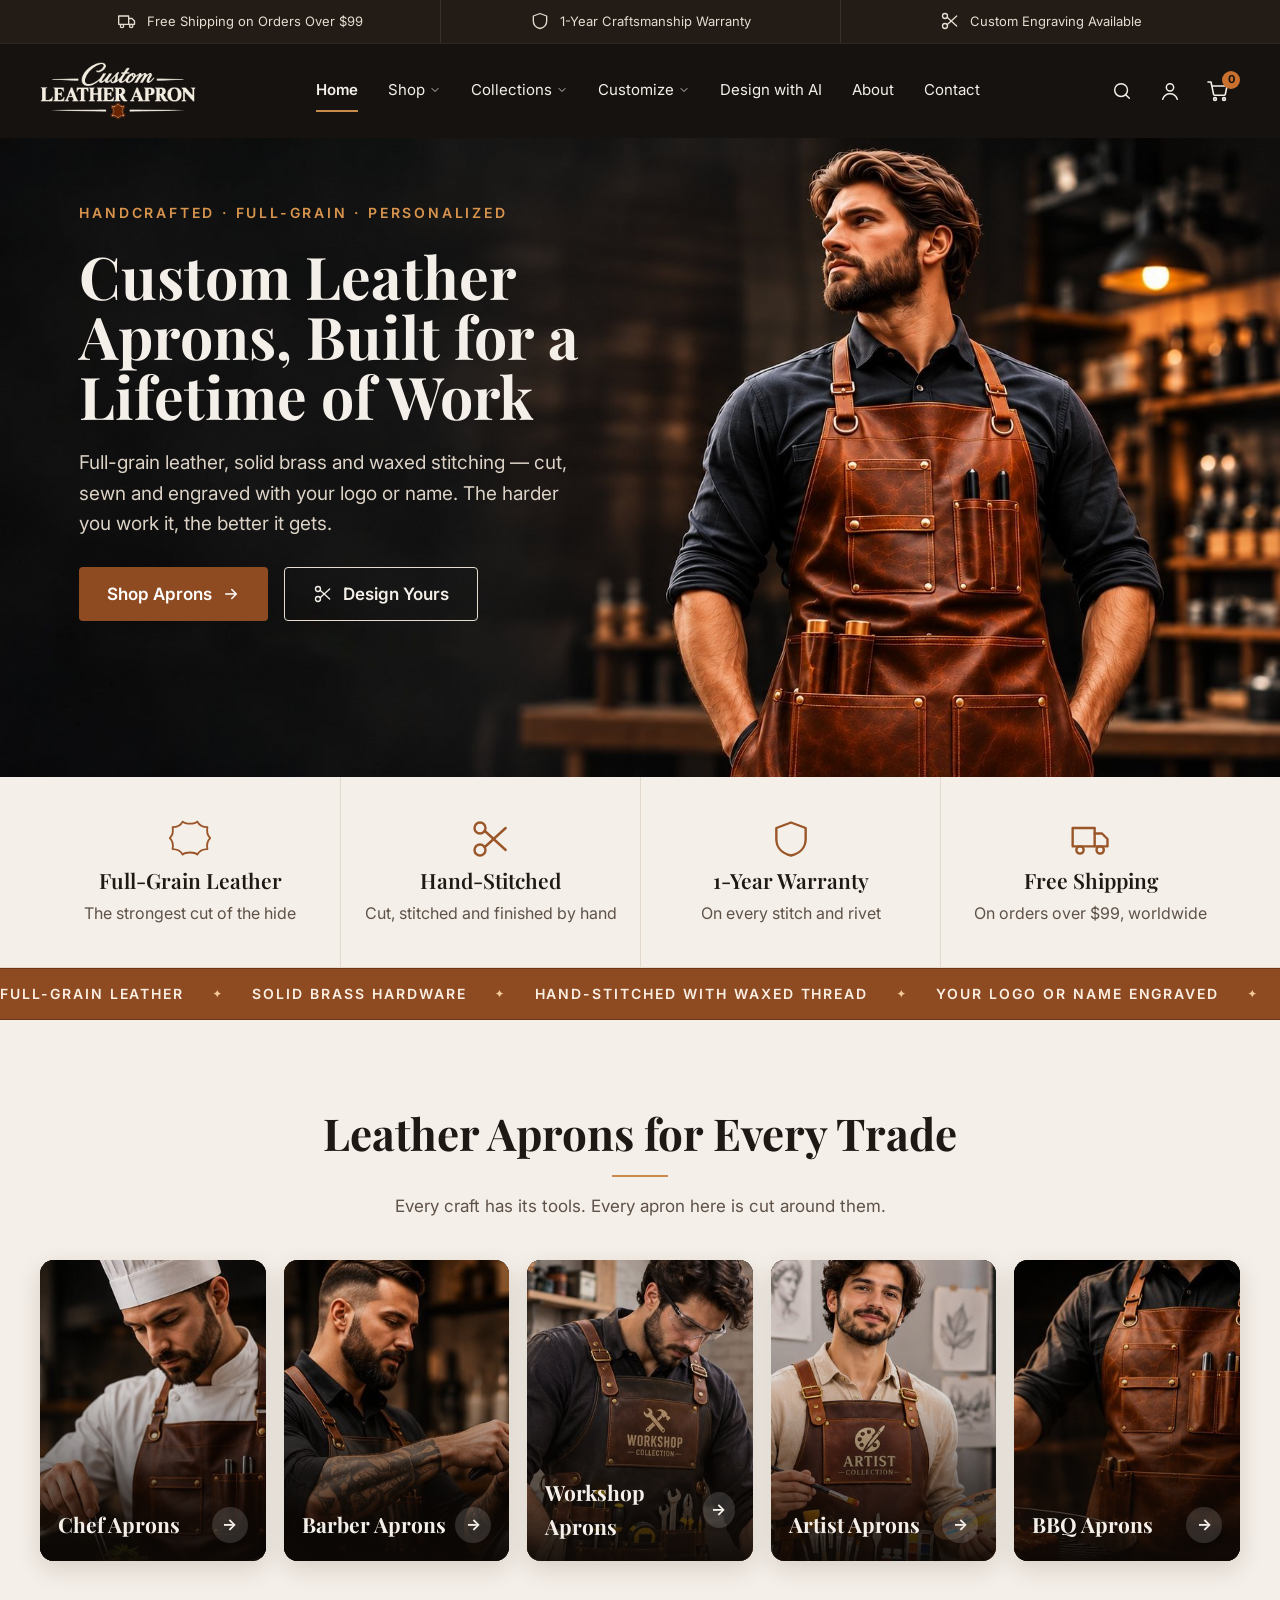
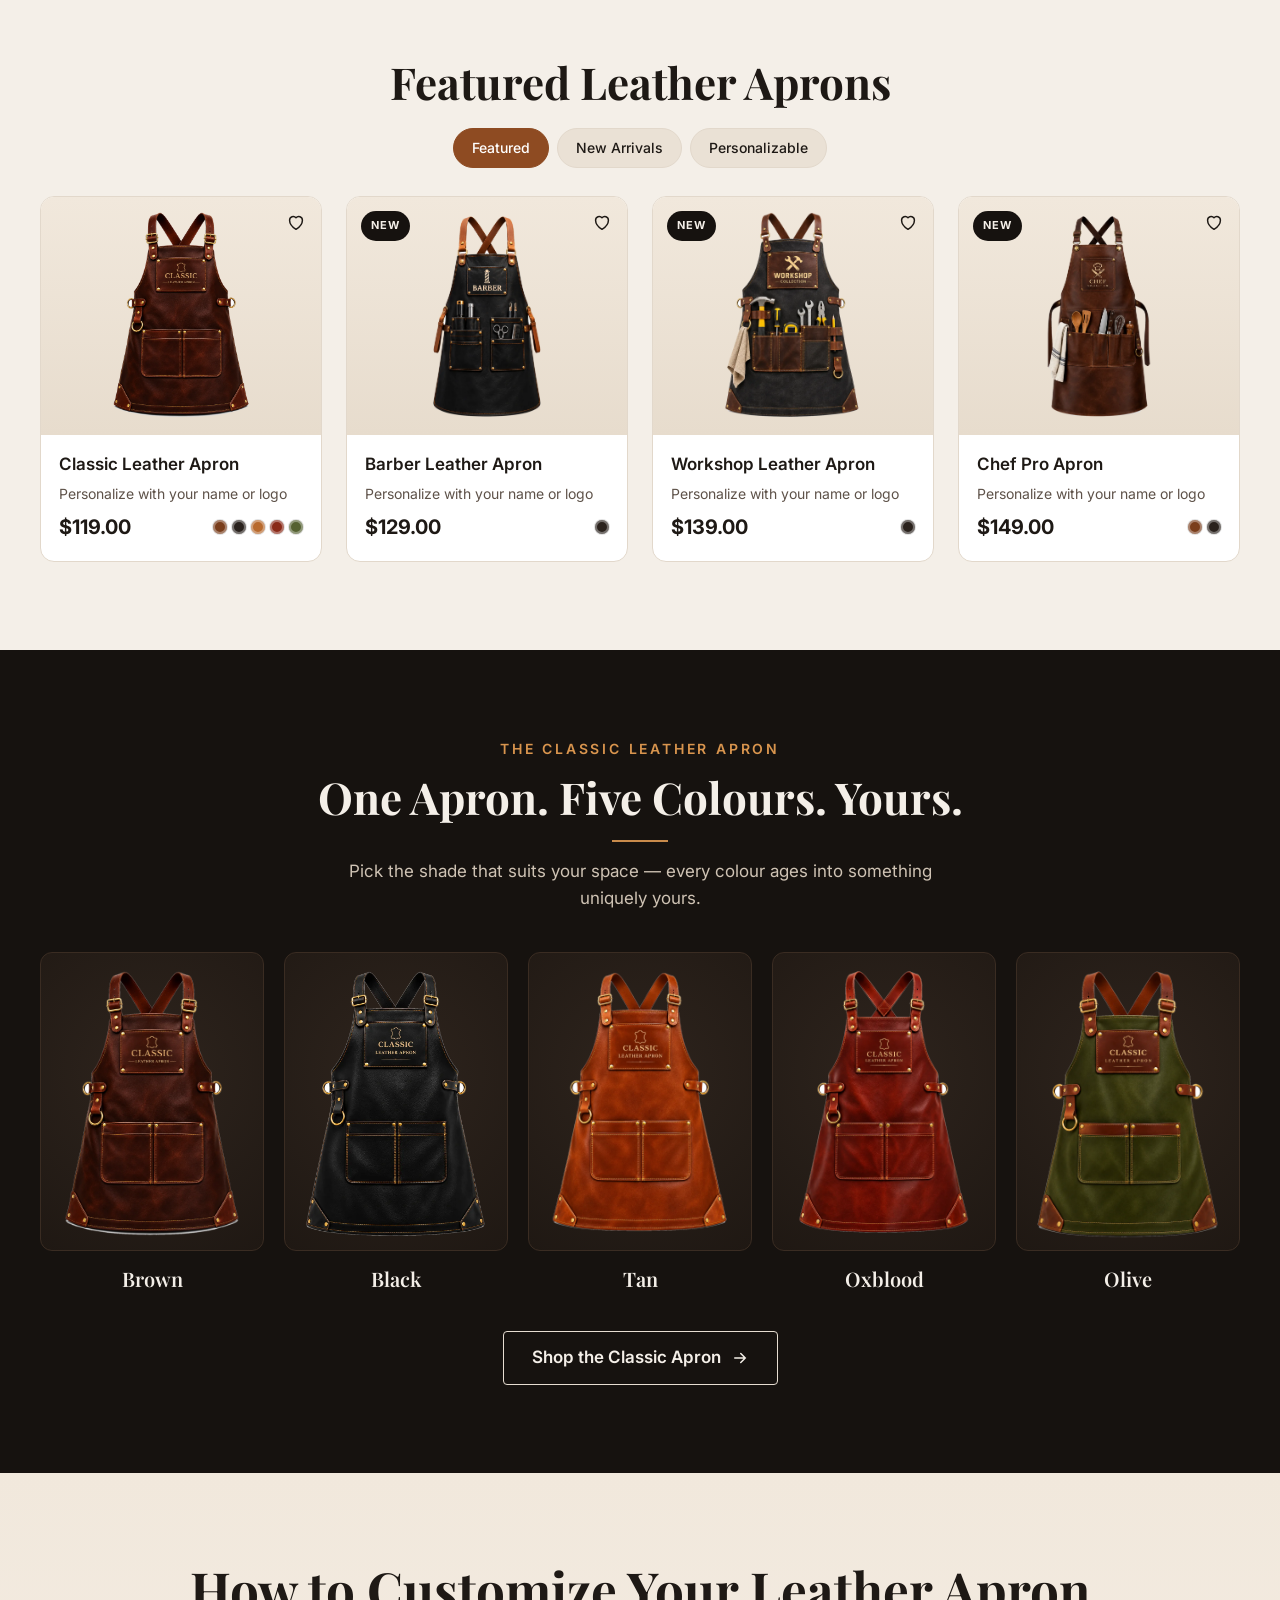
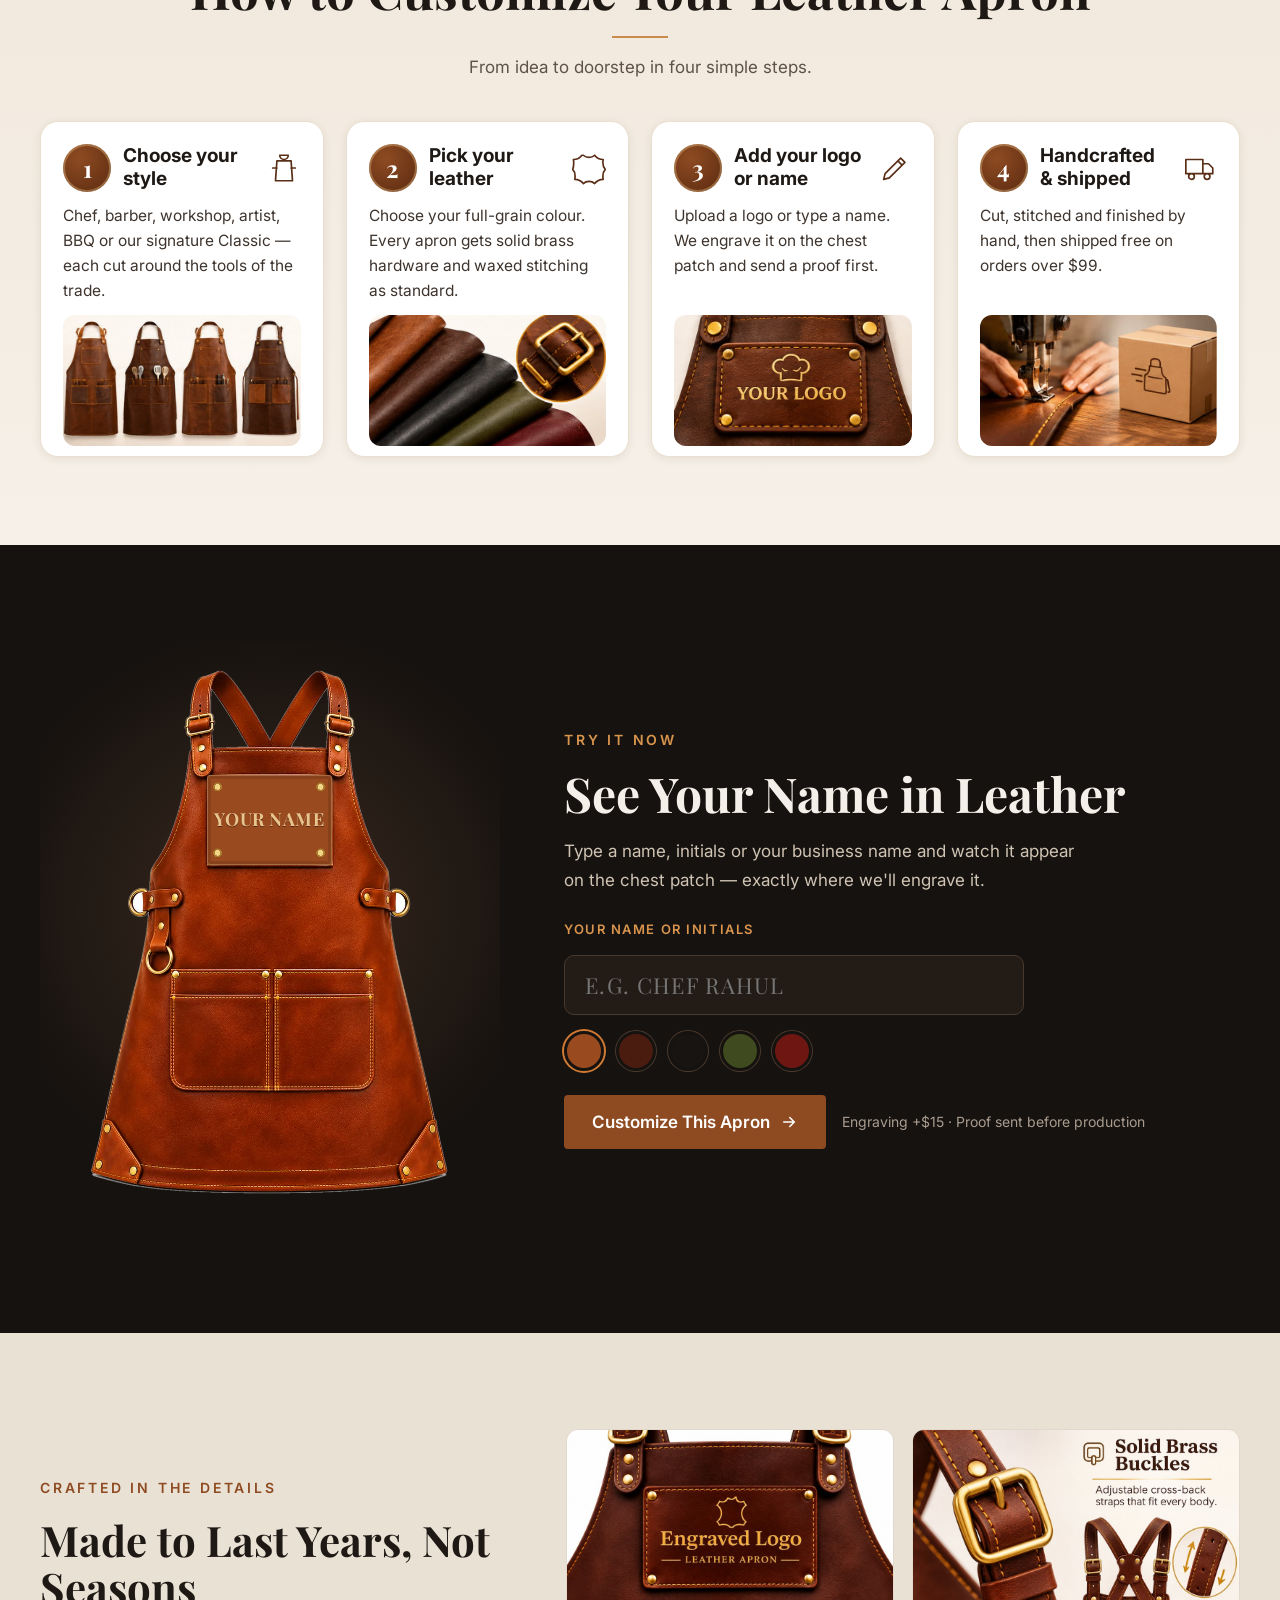
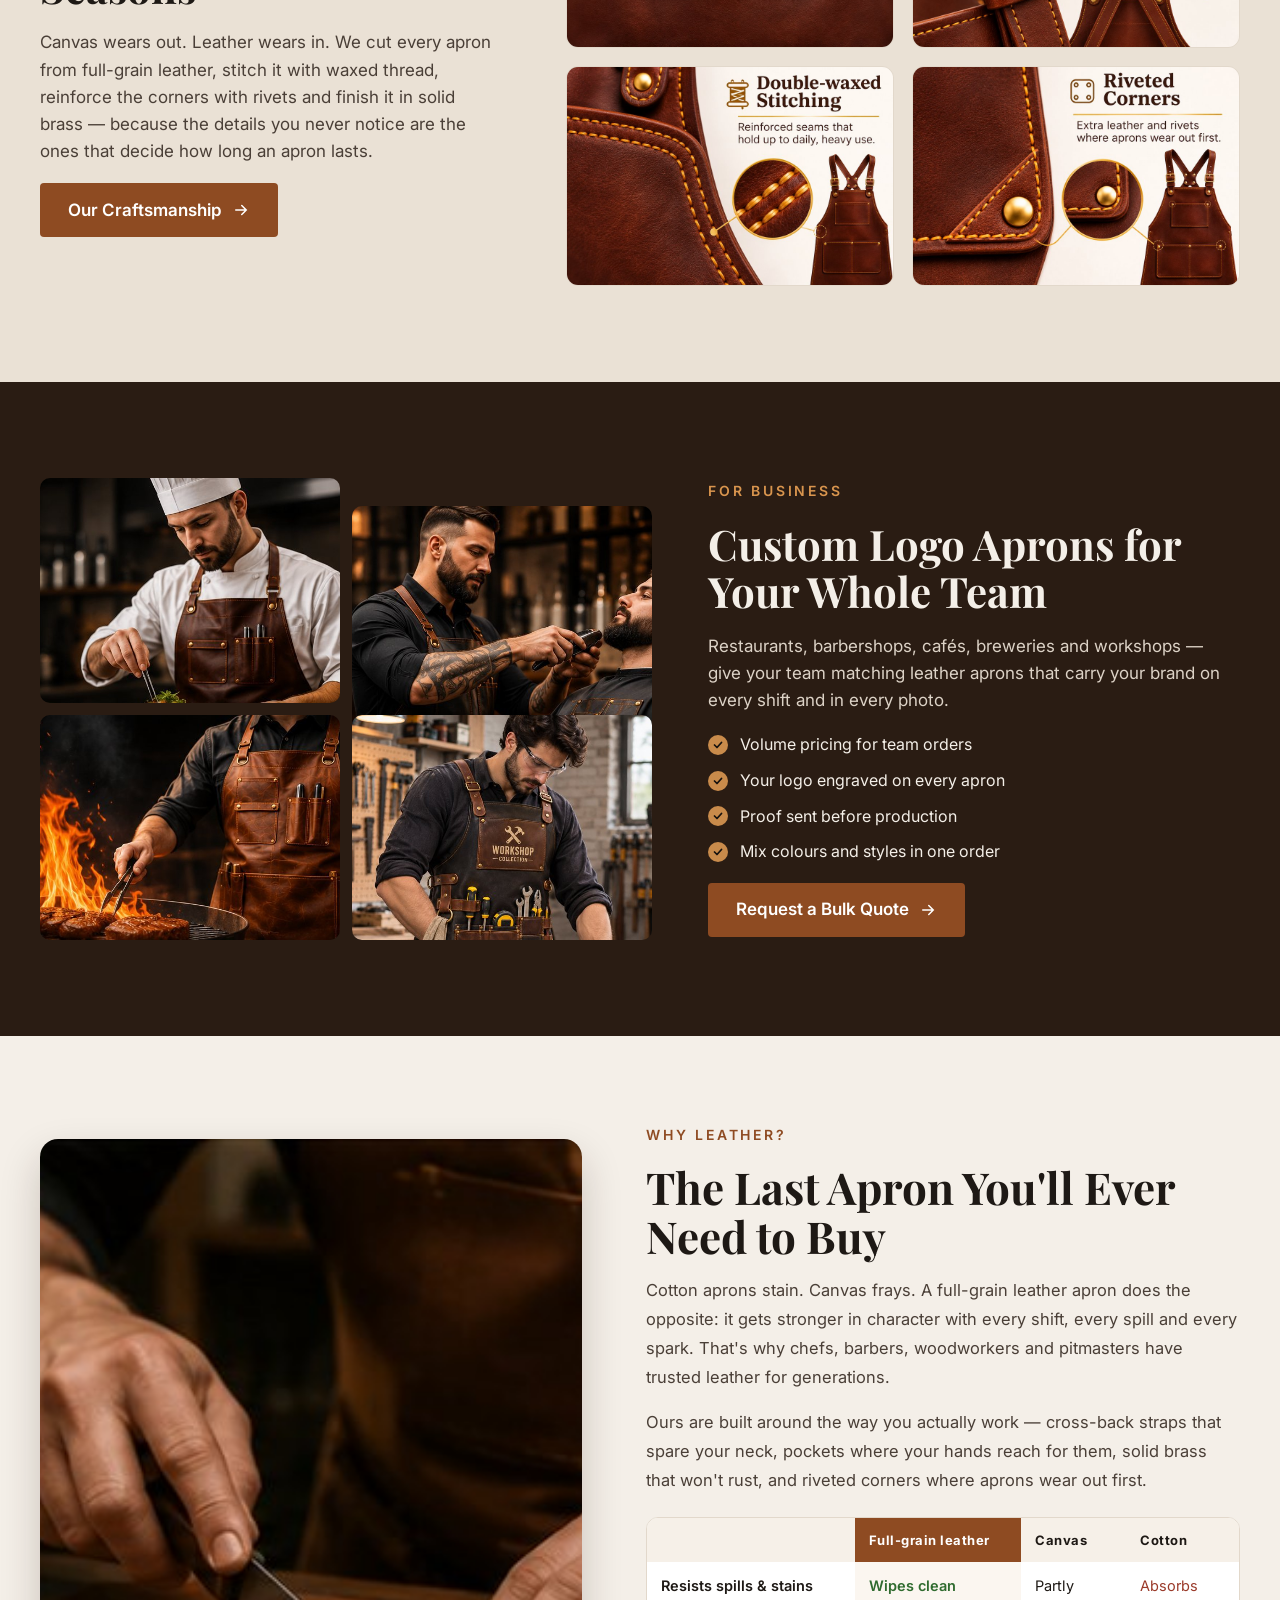
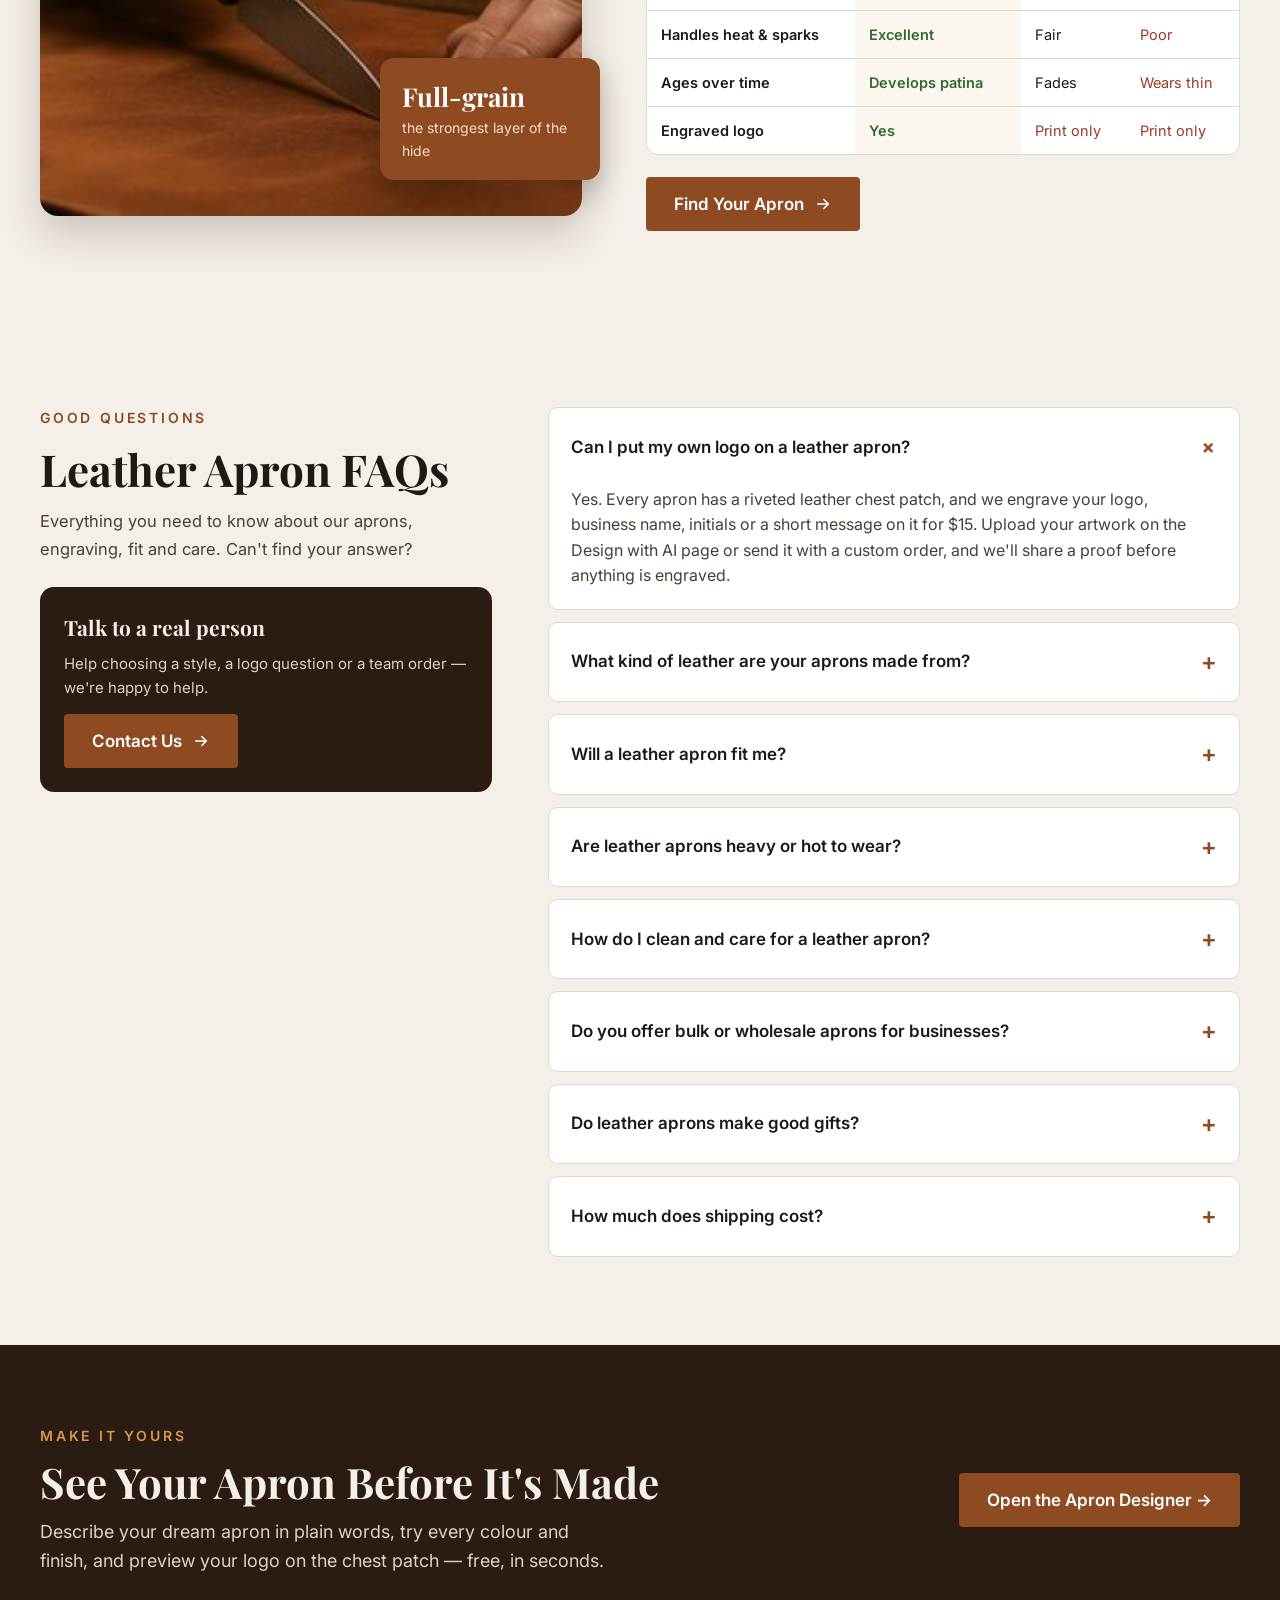
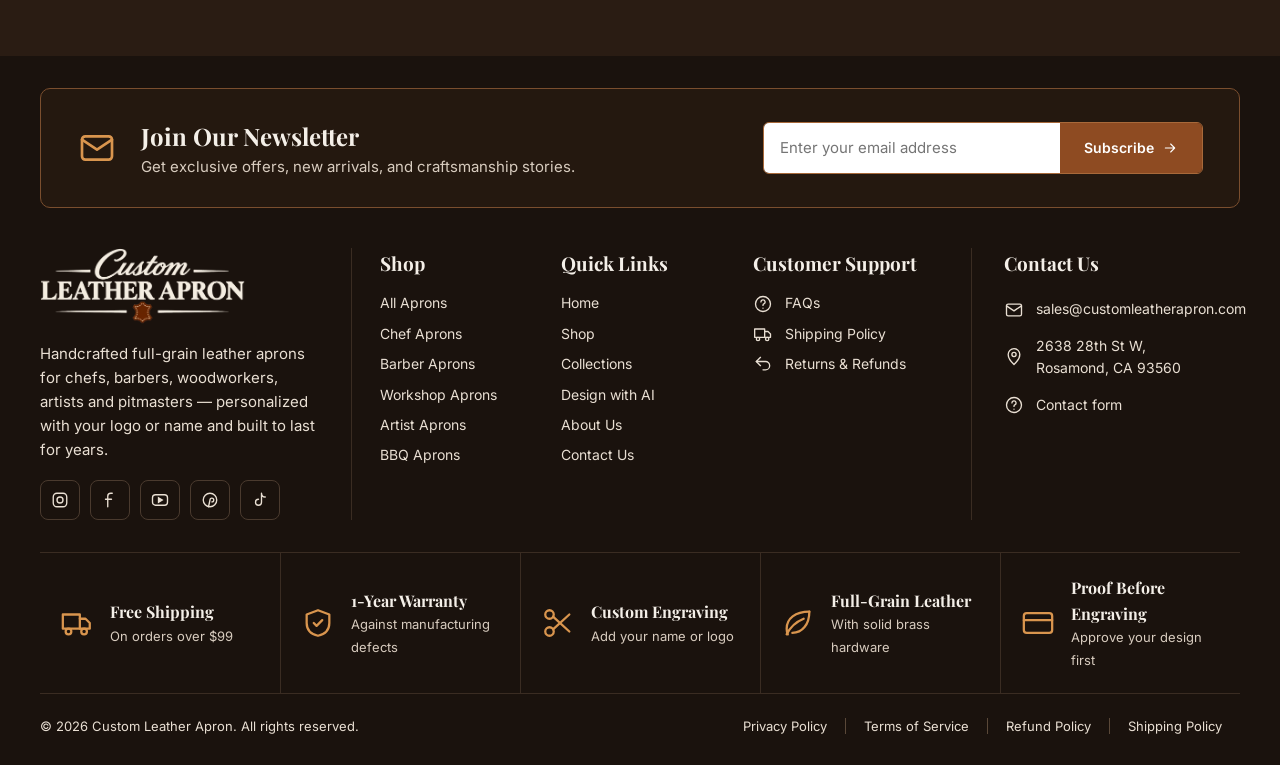
==== commit 8d2f4f66: "Add business address (Rosamond, CA) to footer, contact page, policies and structured data Co-Authore" ====
--- a/index.html
+++ b/index.html
@@ -25,16 +25,16 @@
 <link rel="icon" href="assets/img/favicon-16.png" sizes="16x16" type="image/png">
 <link rel="apple-touch-icon" href="assets/img/apple-touch-icon.png">
 <link rel="manifest" href="site.webmanifest">
-<script type="application/ld+json">{"@context": "https://schema.org", "@type": "Organization", "name": "Custom Leather Apron", "url": "https://dawoodali110.github.io/custom-leather-apron/", "logo": "https://dawoodali110.github.io/custom-leather-apron/assets/img/logo-dark.png", "email": "sales@customleatherapron.com", "description": "Handcrafted full-grain leather aprons for chefs, barbers, woodworkers, artists and pitmasters, personalized with your logo or name."}</script>
+<script type="application/ld+json">{"@context": "https://schema.org", "@type": "Organization", "name": "Custom Leather Apron", "url": "https://dawoodali110.github.io/custom-leather-apron/", "logo": "https://dawoodali110.github.io/custom-leather-apron/assets/img/logo-dark.png", "email": "sales@customleatherapron.com", "description": "Handcrafted full-grain leather aprons for chefs, barbers, woodworkers, artists and pitmasters, personalized with your logo or name.", "address": {"@type": "PostalAddress", "streetAddress": "2638 28th St W", "addressLocality": "Rosamond", "addressRegion": "CA", "postalCode": "93560", "addressCountry": "US"}}</script>
 <script type="application/ld+json">{"@context": "https://schema.org", "@type": "WebSite", "name": "Custom Leather Apron", "url": "https://dawoodali110.github.io/custom-leather-apron/"}</script>
 <script type="application/ld+json">{"@context": "https://schema.org", "@type": "FAQPage", "mainEntity": [{"@type": "Question", "name": "Can I put my own logo on a leather apron?", "acceptedAnswer": {"@type": "Answer", "text": "Yes. Every apron has a riveted leather chest patch, and we engrave your logo, business name, initials or a short message on it for $15. Upload your artwork on the Design with AI page or send it with a custom order, and we'll share a proof before anything is engraved."}}, {"@type": "Question", "name": "What kind of leather are your aprons made from?", "acceptedAnswer": {"@type": "Answer", "text": "Full-grain leather — the strongest, most natural layer of the hide. It resists spills and sparks, wipes clean, and develops a richer colour and softer feel the more you wear it. Every apron is finished with solid brass hardware and waxed stitching."}}, {"@type": "Question", "name": "Will a leather apron fit me?", "acceptedAnswer": {"@type": "Answer", "text": "Our aprons use adjustable cross-back straps with solid brass buckles, so one size comfortably fits most adults. Cross-back straps rest on your shoulders rather than your neck, which makes them far more comfortable on long shifts."}}, {"@type": "Question", "name": "Are leather aprons heavy or hot to wear?", "acceptedAnswer": {"@type": "Answer", "text": "A good leather apron feels substantial, not heavy — and because the cross-back straps spread the weight across your shoulders, most people forget they're wearing it within minutes. Leather also handles heat from grills, ovens and torches far better than cotton or canvas."}}, {"@type": "Question", "name": "How do I clean and care for a leather apron?", "acceptedAnswer": {"@type": "Answer", "text": "Wipe it down with a damp cloth after use and let it air-dry away from direct heat. Every few months, rub in a little leather conditioner to keep it supple. Never machine-wash or tumble-dry leather."}}, {"@type": "Question", "name": "Do you offer bulk or wholesale aprons for businesses?", "acceptedAnswer": {"@type": "Answer", "text": "Yes. Restaurants, barbershops, cafés, breweries and workshops get volume pricing, their logo engraved on every apron, and a proof before production. You can mix colours and styles in one order — just request a quote on our contact page."}}, {"@type": "Question", "name": "Do leather aprons make good gifts?", "acceptedAnswer": {"@type": "Answer", "text": "They're one of the most personal gifts you can give a cook, barber, woodworker, artist or grill master. Add their name or initials to the chest patch and you have something they'll use for years."}}, {"@type": "Question", "name": "How much does shipping cost?", "acceptedAnswer": {"@type": "Answer", "text": "Shipping is free on orders over $99, and we ship worldwide. Delivery times depend on your location and whether your apron is personalized — contact us for an estimate before you order."}}]}</script>
 <!-- seo:end -->
 <link rel="preconnect" href="https://fonts.googleapis.com">
 <link href="https://fonts.googleapis.com/css2?family=Playfair+Display:wght@600;700&family=Inter:wght@400;500;600;700&display=swap" rel="stylesheet">
-<link rel="stylesheet" href="assets/styles.css?v=1795705193">
-<script src="assets/config.js?v=1795705193" defer></script>
-<script src="assets/db.js?v=1795705193" defer></script>
-<script src="assets/site.js?v=1795705193" defer></script>
+<link rel="stylesheet" href="assets/styles.css?v=1795727504">
+<script src="assets/config.js?v=1795727504" defer></script>
+<script src="assets/db.js?v=1795727504" defer></script>
+<script src="assets/site.js?v=1795727504" defer></script>
 </head>
 <body data-page="home">
 <div id="site-header"></div>
--- a/assets/styles.css
+++ b/assets/styles.css
@@ -947,3 +947,6 @@
 @media (max-width:600px){.hues .wrap{padding-left:0;padding-right:0}.hues .section-title,.hues .wrap>div:last-child{padding-left:16px;padding-right:16px}.hue-grid{margin:0!important;padding-left:16px!important;scroll-padding-left:16px}.hue-card:last-child{margin-right:16px}}
 .contact-cards.two{grid-template-columns:repeat(2,minmax(0,1fr));max-width:900px}
 @media (max-width:600px){.contact-cards.two{grid-template-columns:1fr}}
+.contact-cards.three{grid-template-columns:repeat(3,minmax(0,1fr));max-width:1100px}
+@media (max-width:900px){.contact-cards.three{grid-template-columns:1fr}}
+.site-footer a.ic svg{flex-shrink:0}
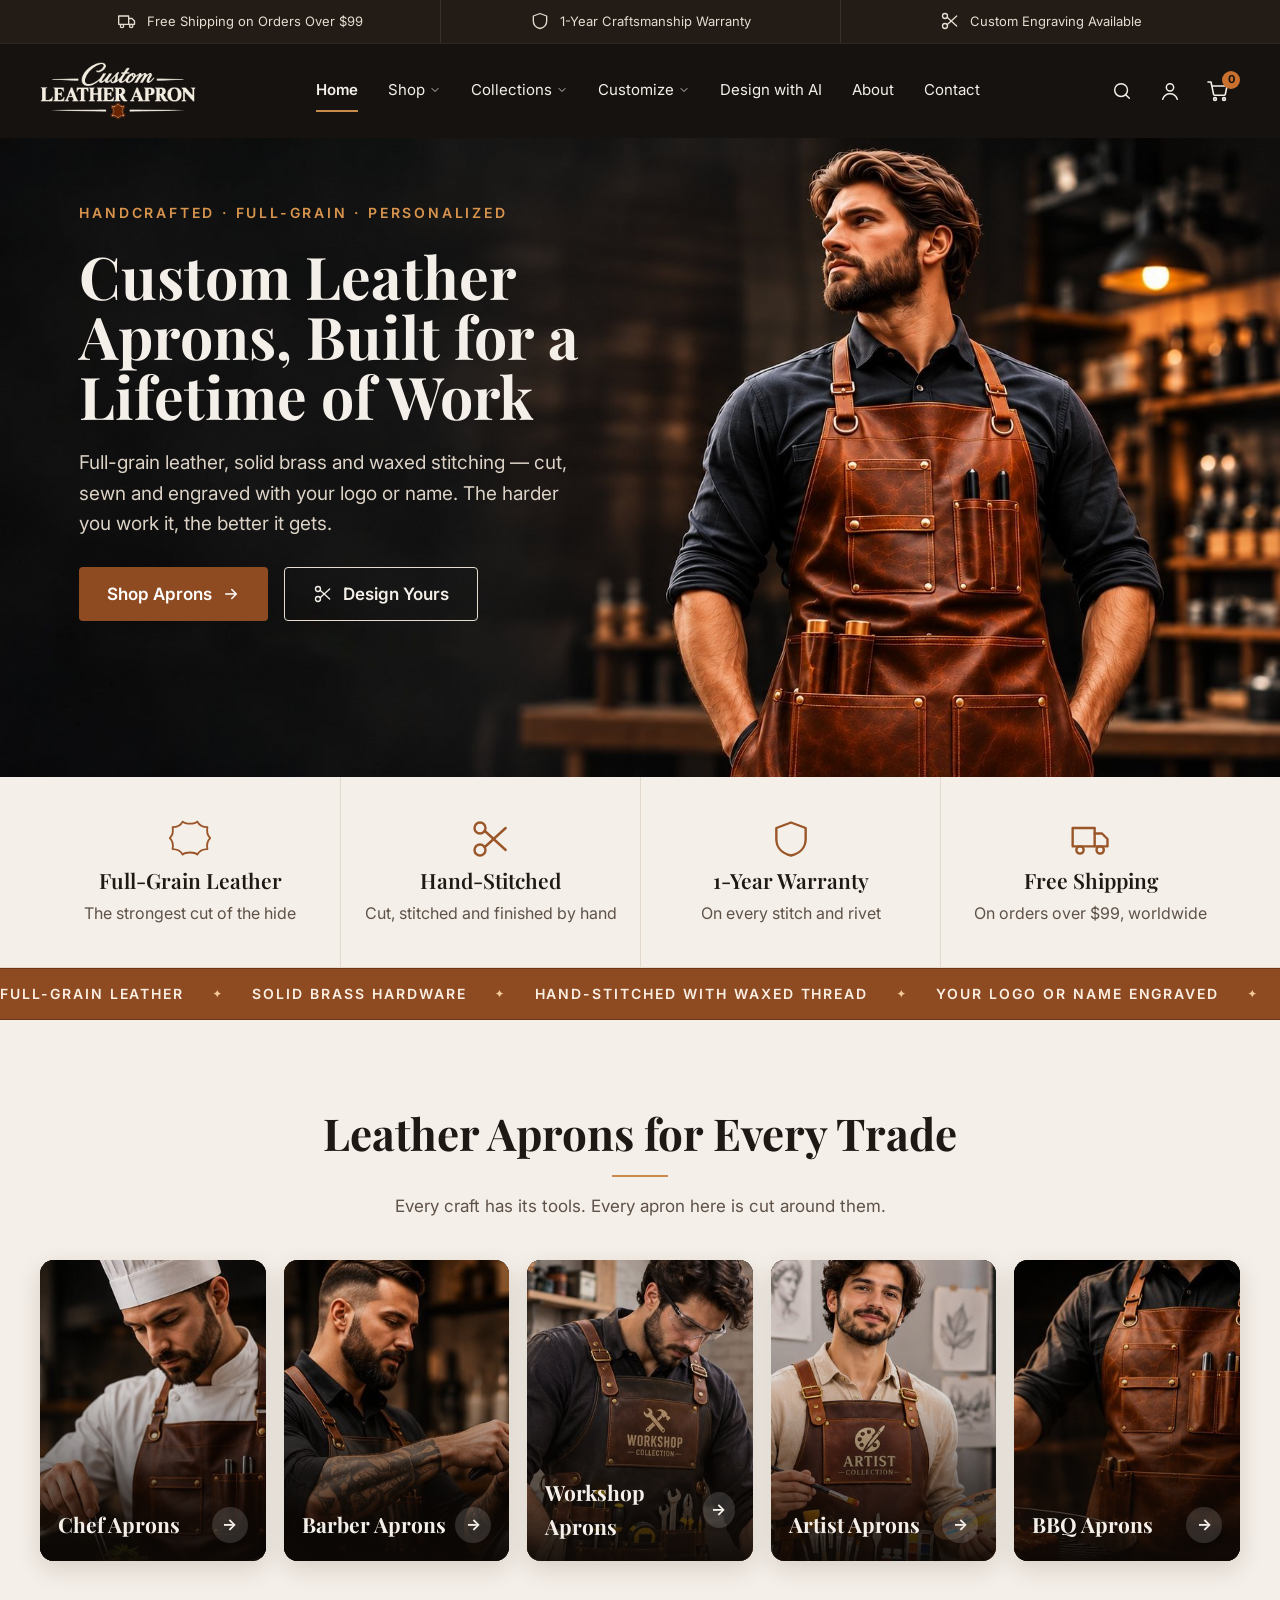
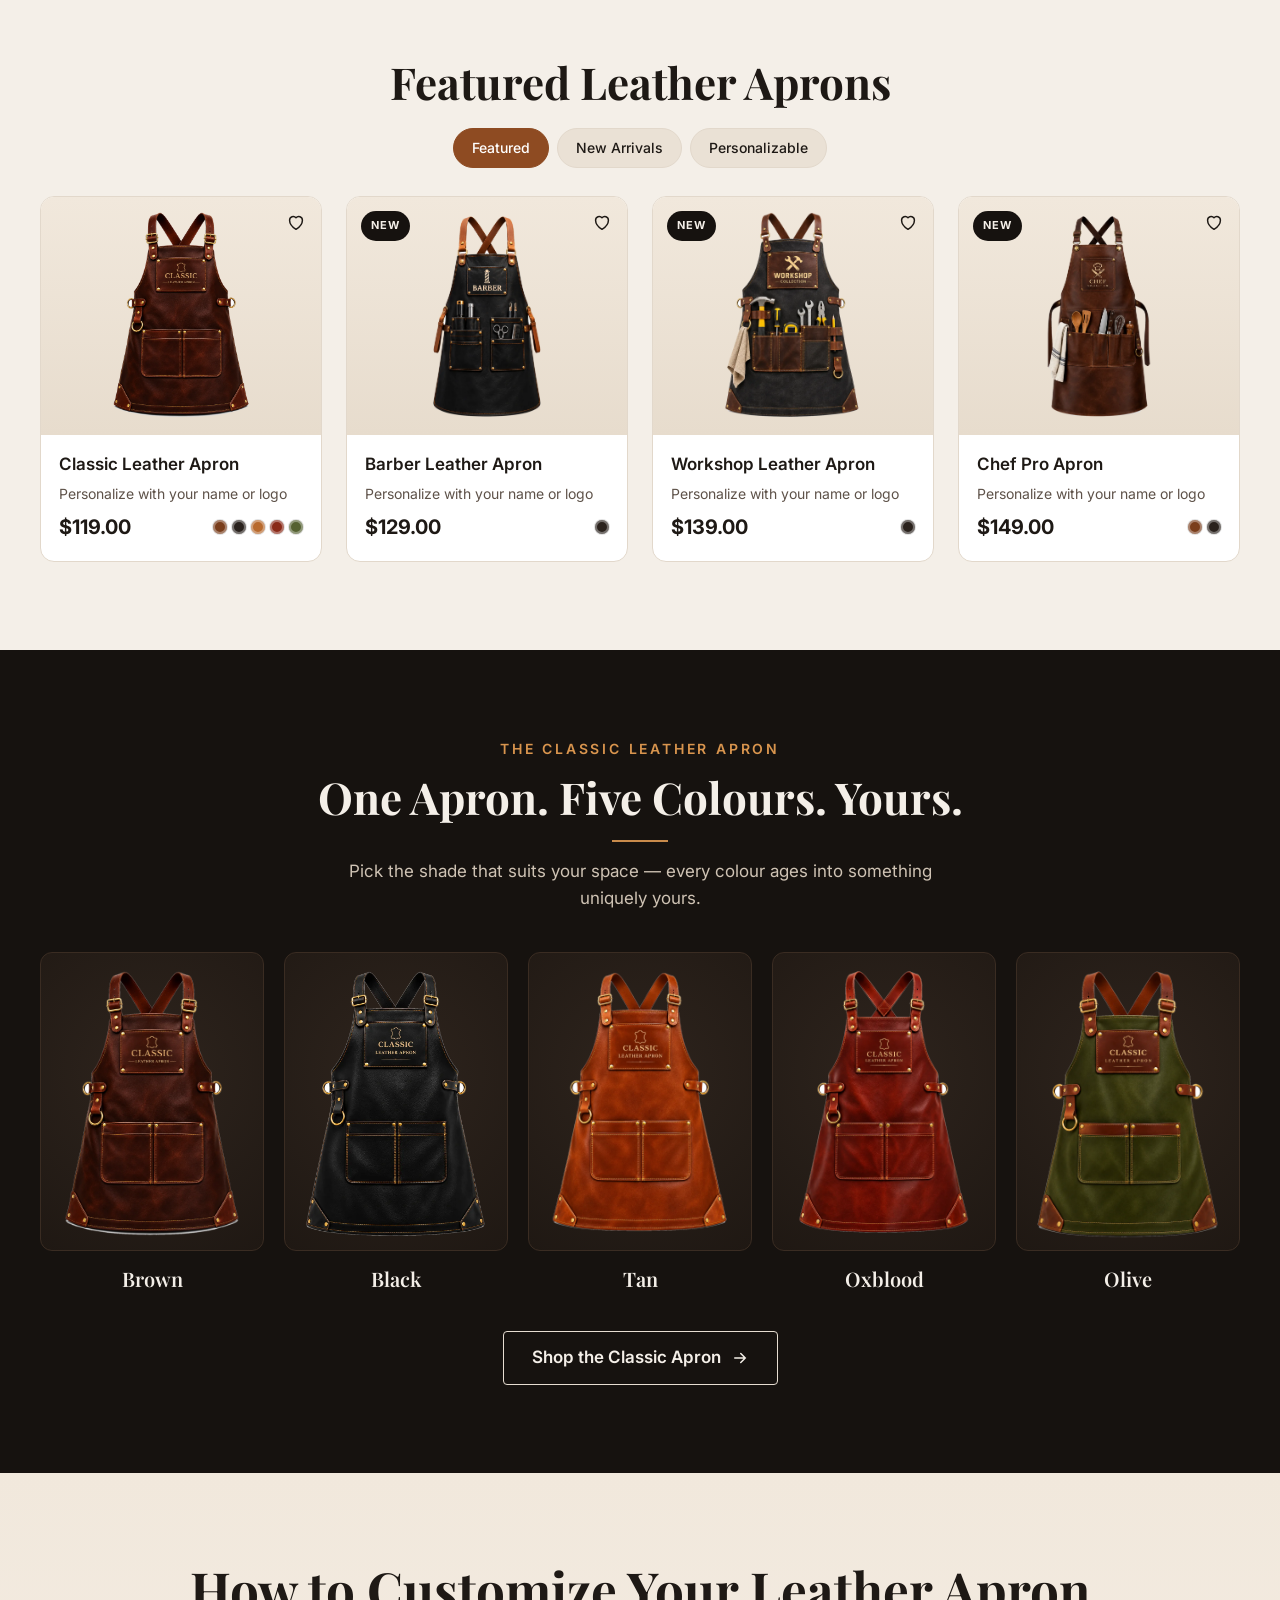
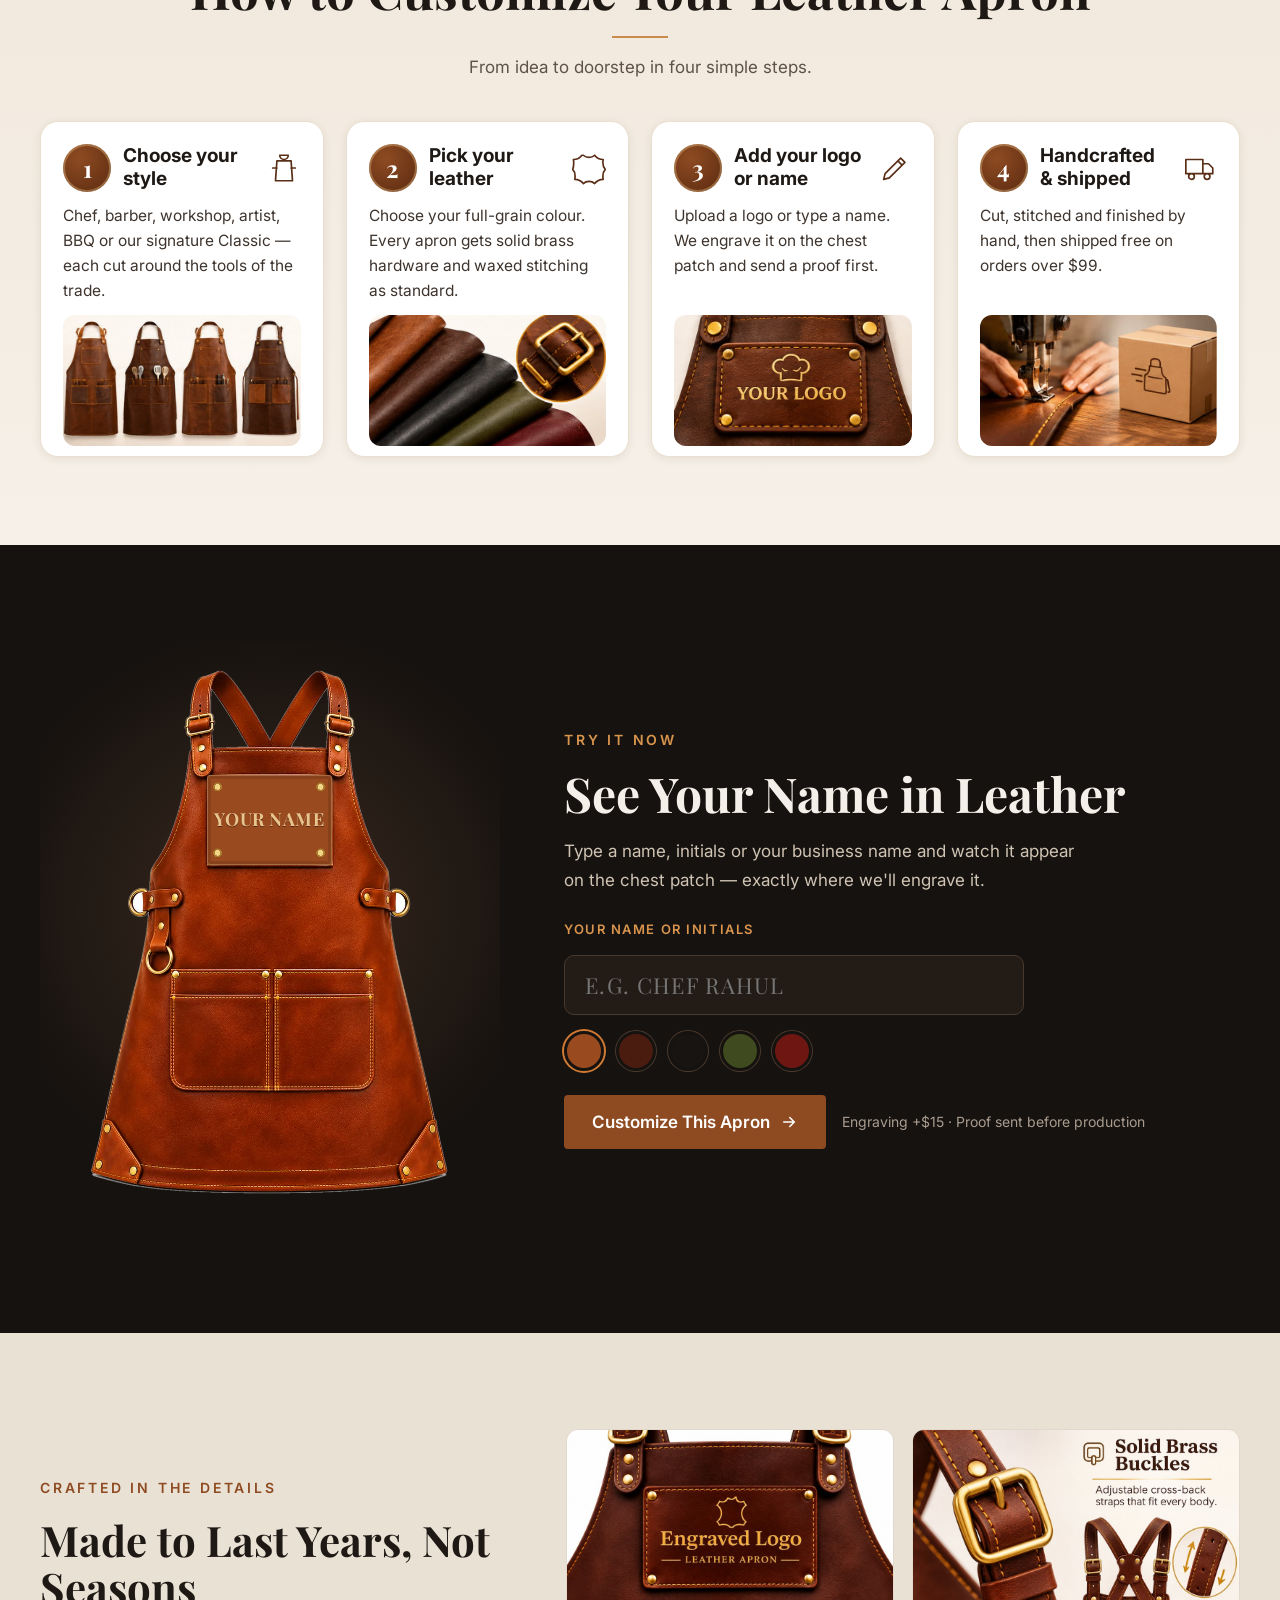
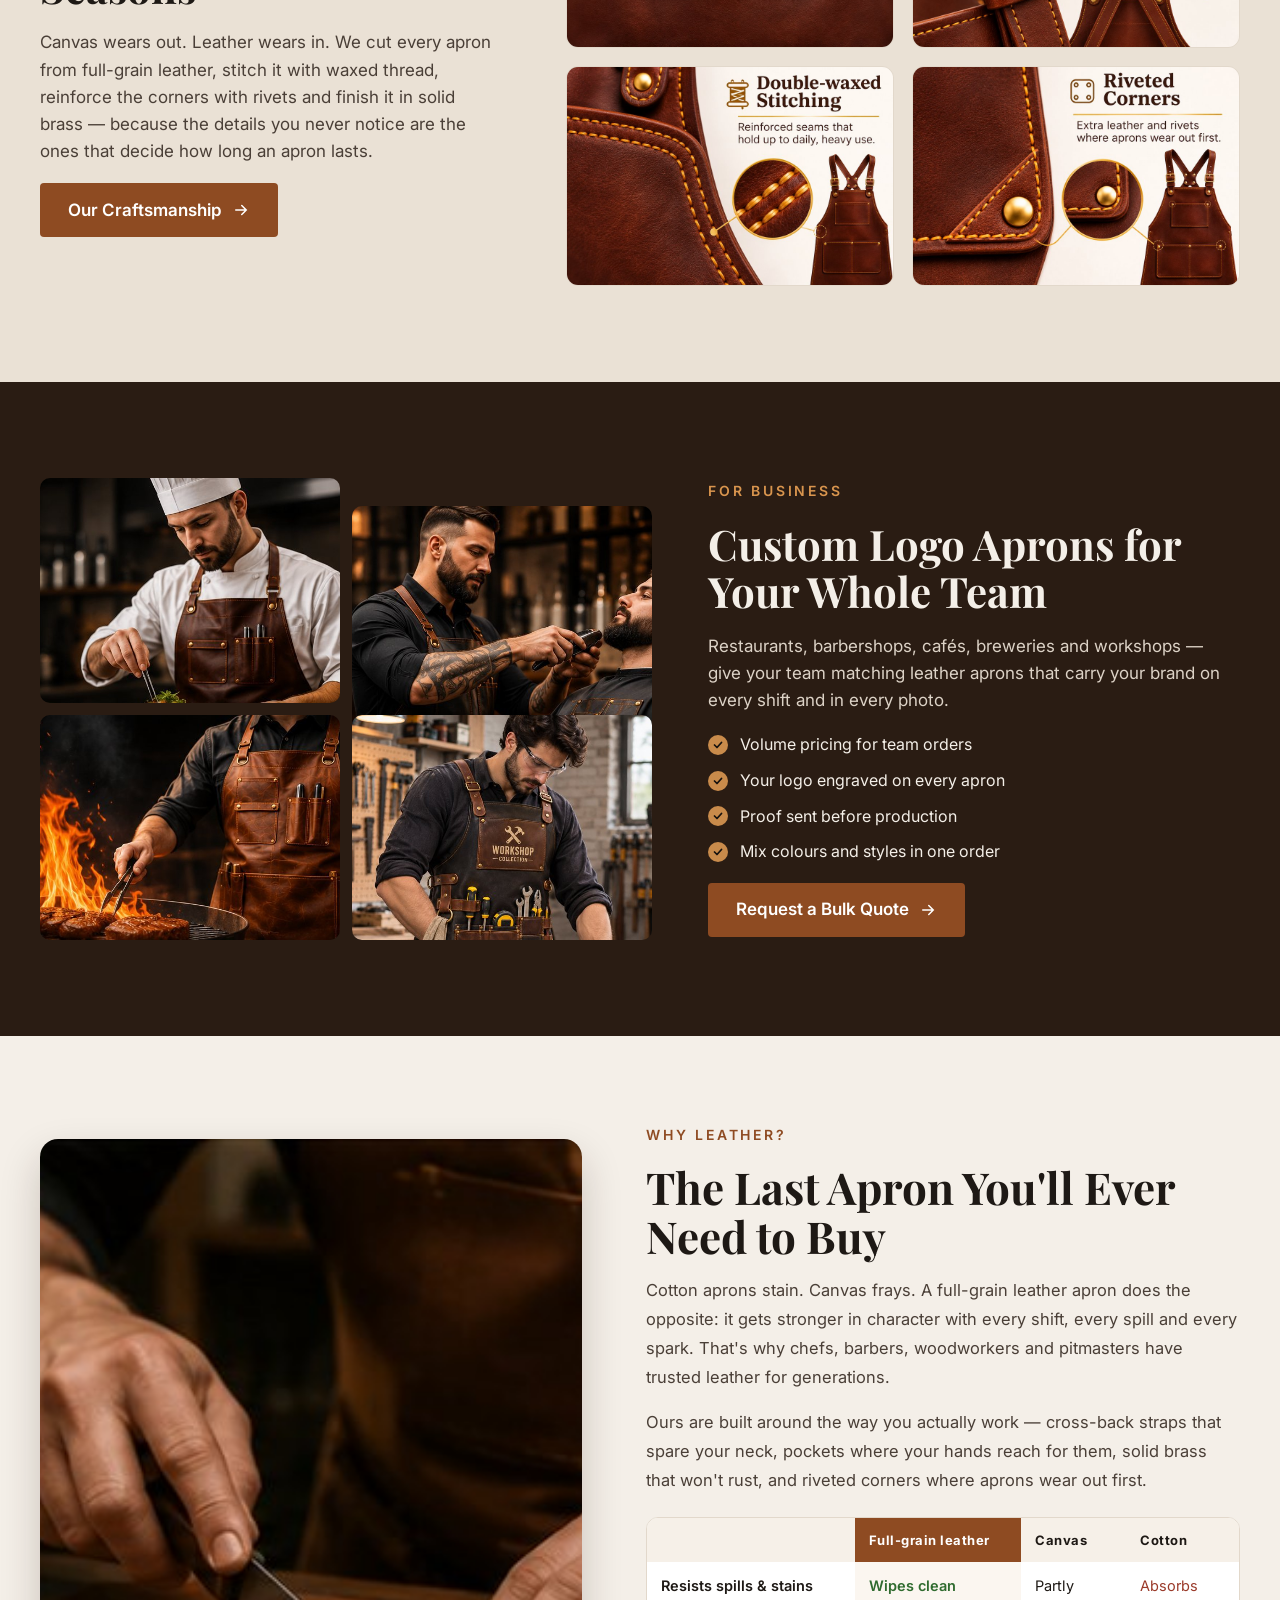
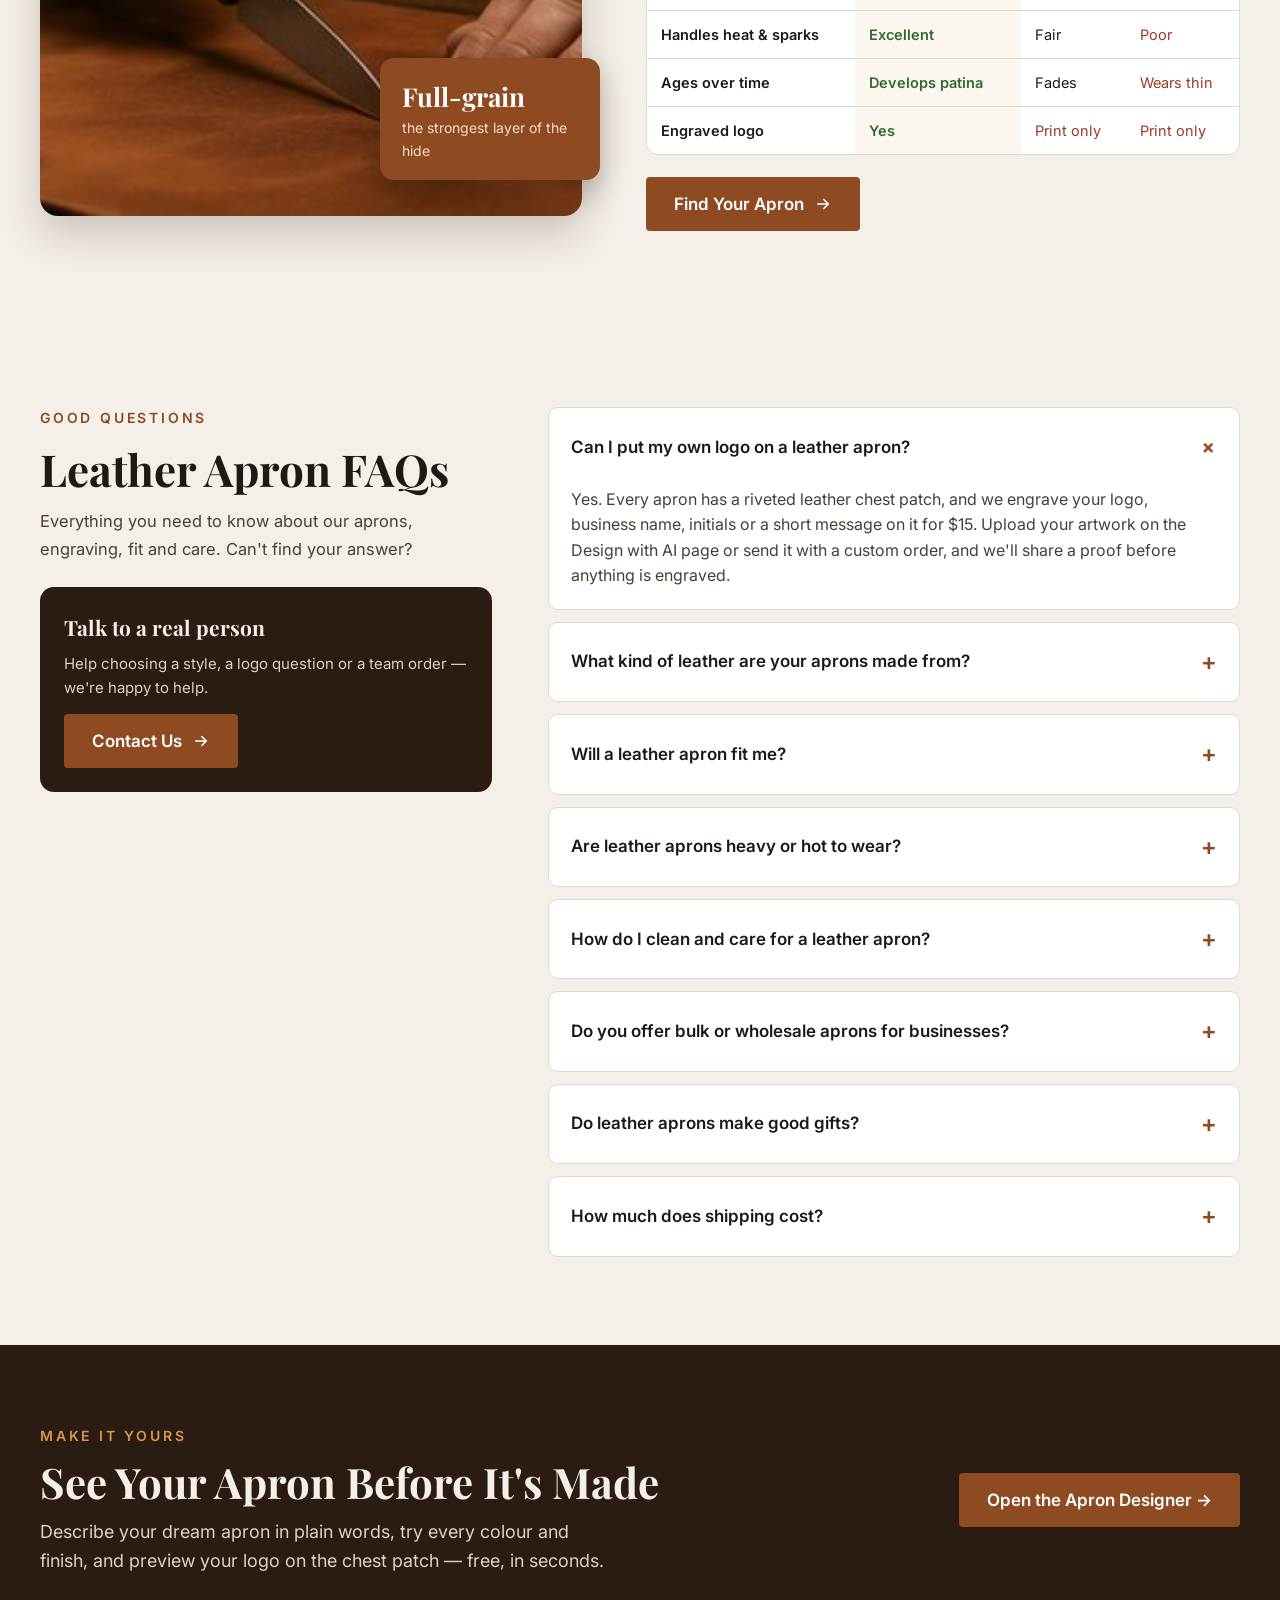
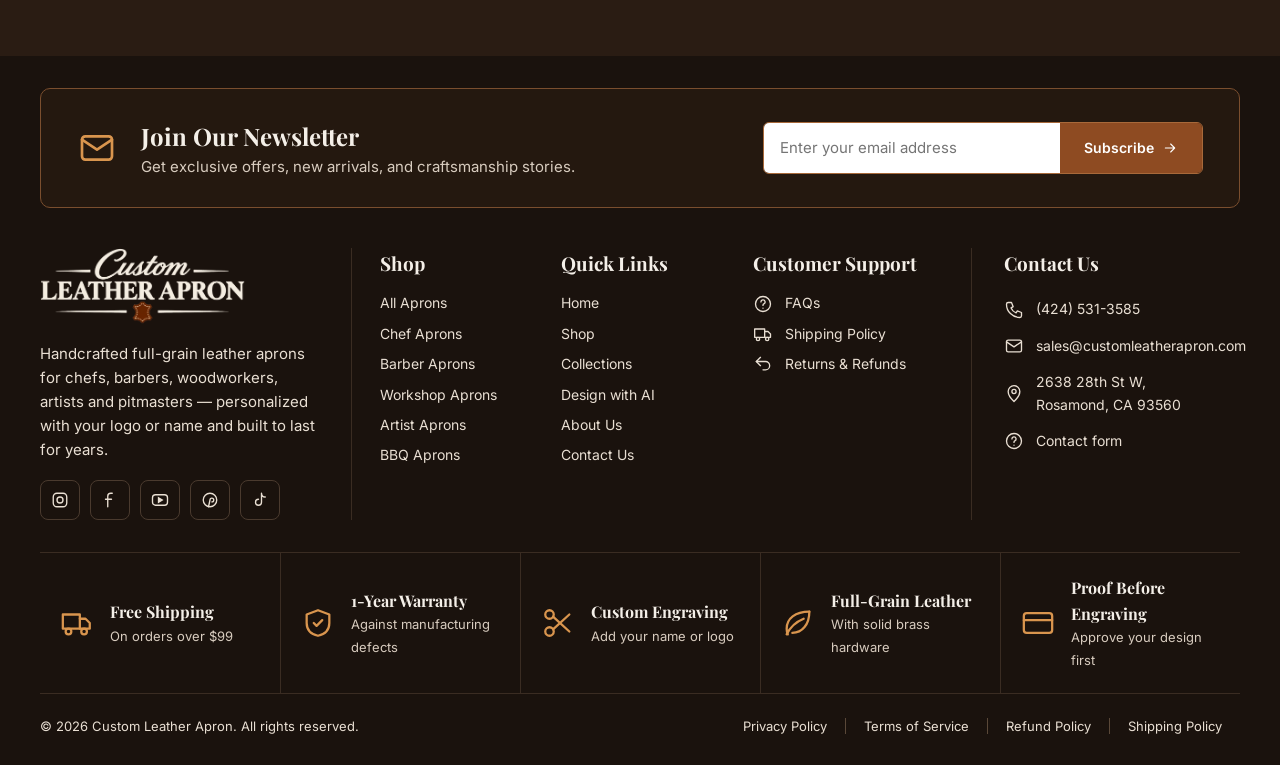
==== commit 3360191e: "Add phone number (424) 531-3585 to footer, contact page, policies and structured data Co-Authored-By" ====
--- a/index.html
+++ b/index.html
@@ -25,16 +25,16 @@
 <link rel="icon" href="assets/img/favicon-16.png" sizes="16x16" type="image/png">
 <link rel="apple-touch-icon" href="assets/img/apple-touch-icon.png">
 <link rel="manifest" href="site.webmanifest">
-<script type="application/ld+json">{"@context": "https://schema.org", "@type": "Organization", "name": "Custom Leather Apron", "url": "https://dawoodali110.github.io/custom-leather-apron/", "logo": "https://dawoodali110.github.io/custom-leather-apron/assets/img/logo-dark.png", "email": "sales@customleatherapron.com", "description": "Handcrafted full-grain leather aprons for chefs, barbers, woodworkers, artists and pitmasters, personalized with your logo or name.", "address": {"@type": "PostalAddress", "streetAddress": "2638 28th St W", "addressLocality": "Rosamond", "addressRegion": "CA", "postalCode": "93560", "addressCountry": "US"}}</script>
+<script type="application/ld+json">{"@context": "https://schema.org", "@type": "Organization", "name": "Custom Leather Apron", "url": "https://dawoodali110.github.io/custom-leather-apron/", "logo": "https://dawoodali110.github.io/custom-leather-apron/assets/img/logo-dark.png", "email": "sales@customleatherapron.com", "description": "Handcrafted full-grain leather aprons for chefs, barbers, woodworkers, artists and pitmasters, personalized with your logo or name.", "address": {"@type": "PostalAddress", "streetAddress": "2638 28th St W", "addressLocality": "Rosamond", "addressRegion": "CA", "postalCode": "93560", "addressCountry": "US"}, "telephone": "+14245313585"}</script>
 <script type="application/ld+json">{"@context": "https://schema.org", "@type": "WebSite", "name": "Custom Leather Apron", "url": "https://dawoodali110.github.io/custom-leather-apron/"}</script>
 <script type="application/ld+json">{"@context": "https://schema.org", "@type": "FAQPage", "mainEntity": [{"@type": "Question", "name": "Can I put my own logo on a leather apron?", "acceptedAnswer": {"@type": "Answer", "text": "Yes. Every apron has a riveted leather chest patch, and we engrave your logo, business name, initials or a short message on it for $15. Upload your artwork on the Design with AI page or send it with a custom order, and we'll share a proof before anything is engraved."}}, {"@type": "Question", "name": "What kind of leather are your aprons made from?", "acceptedAnswer": {"@type": "Answer", "text": "Full-grain leather — the strongest, most natural layer of the hide. It resists spills and sparks, wipes clean, and develops a richer colour and softer feel the more you wear it. Every apron is finished with solid brass hardware and waxed stitching."}}, {"@type": "Question", "name": "Will a leather apron fit me?", "acceptedAnswer": {"@type": "Answer", "text": "Our aprons use adjustable cross-back straps with solid brass buckles, so one size comfortably fits most adults. Cross-back straps rest on your shoulders rather than your neck, which makes them far more comfortable on long shifts."}}, {"@type": "Question", "name": "Are leather aprons heavy or hot to wear?", "acceptedAnswer": {"@type": "Answer", "text": "A good leather apron feels substantial, not heavy — and because the cross-back straps spread the weight across your shoulders, most people forget they're wearing it within minutes. Leather also handles heat from grills, ovens and torches far better than cotton or canvas."}}, {"@type": "Question", "name": "How do I clean and care for a leather apron?", "acceptedAnswer": {"@type": "Answer", "text": "Wipe it down with a damp cloth after use and let it air-dry away from direct heat. Every few months, rub in a little leather conditioner to keep it supple. Never machine-wash or tumble-dry leather."}}, {"@type": "Question", "name": "Do you offer bulk or wholesale aprons for businesses?", "acceptedAnswer": {"@type": "Answer", "text": "Yes. Restaurants, barbershops, cafés, breweries and workshops get volume pricing, their logo engraved on every apron, and a proof before production. You can mix colours and styles in one order — just request a quote on our contact page."}}, {"@type": "Question", "name": "Do leather aprons make good gifts?", "acceptedAnswer": {"@type": "Answer", "text": "They're one of the most personal gifts you can give a cook, barber, woodworker, artist or grill master. Add their name or initials to the chest patch and you have something they'll use for years."}}, {"@type": "Question", "name": "How much does shipping cost?", "acceptedAnswer": {"@type": "Answer", "text": "Shipping is free on orders over $99, and we ship worldwide. Delivery times depend on your location and whether your apron is personalized — contact us for an estimate before you order."}}]}</script>
 <!-- seo:end -->
 <link rel="preconnect" href="https://fonts.googleapis.com">
 <link href="https://fonts.googleapis.com/css2?family=Playfair+Display:wght@600;700&family=Inter:wght@400;500;600;700&display=swap" rel="stylesheet">
-<link rel="stylesheet" href="assets/styles.css?v=1795727504">
-<script src="assets/config.js?v=1795727504" defer></script>
-<script src="assets/db.js?v=1795727504" defer></script>
-<script src="assets/site.js?v=1795727504" defer></script>
+<link rel="stylesheet" href="assets/styles.css?v=1795780708">
+<script src="assets/config.js?v=1795780708" defer></script>
+<script src="assets/db.js?v=1795780708" defer></script>
+<script src="assets/site.js?v=1795780708" defer></script>
 </head>
 <body data-page="home">
 <div id="site-header"></div>
